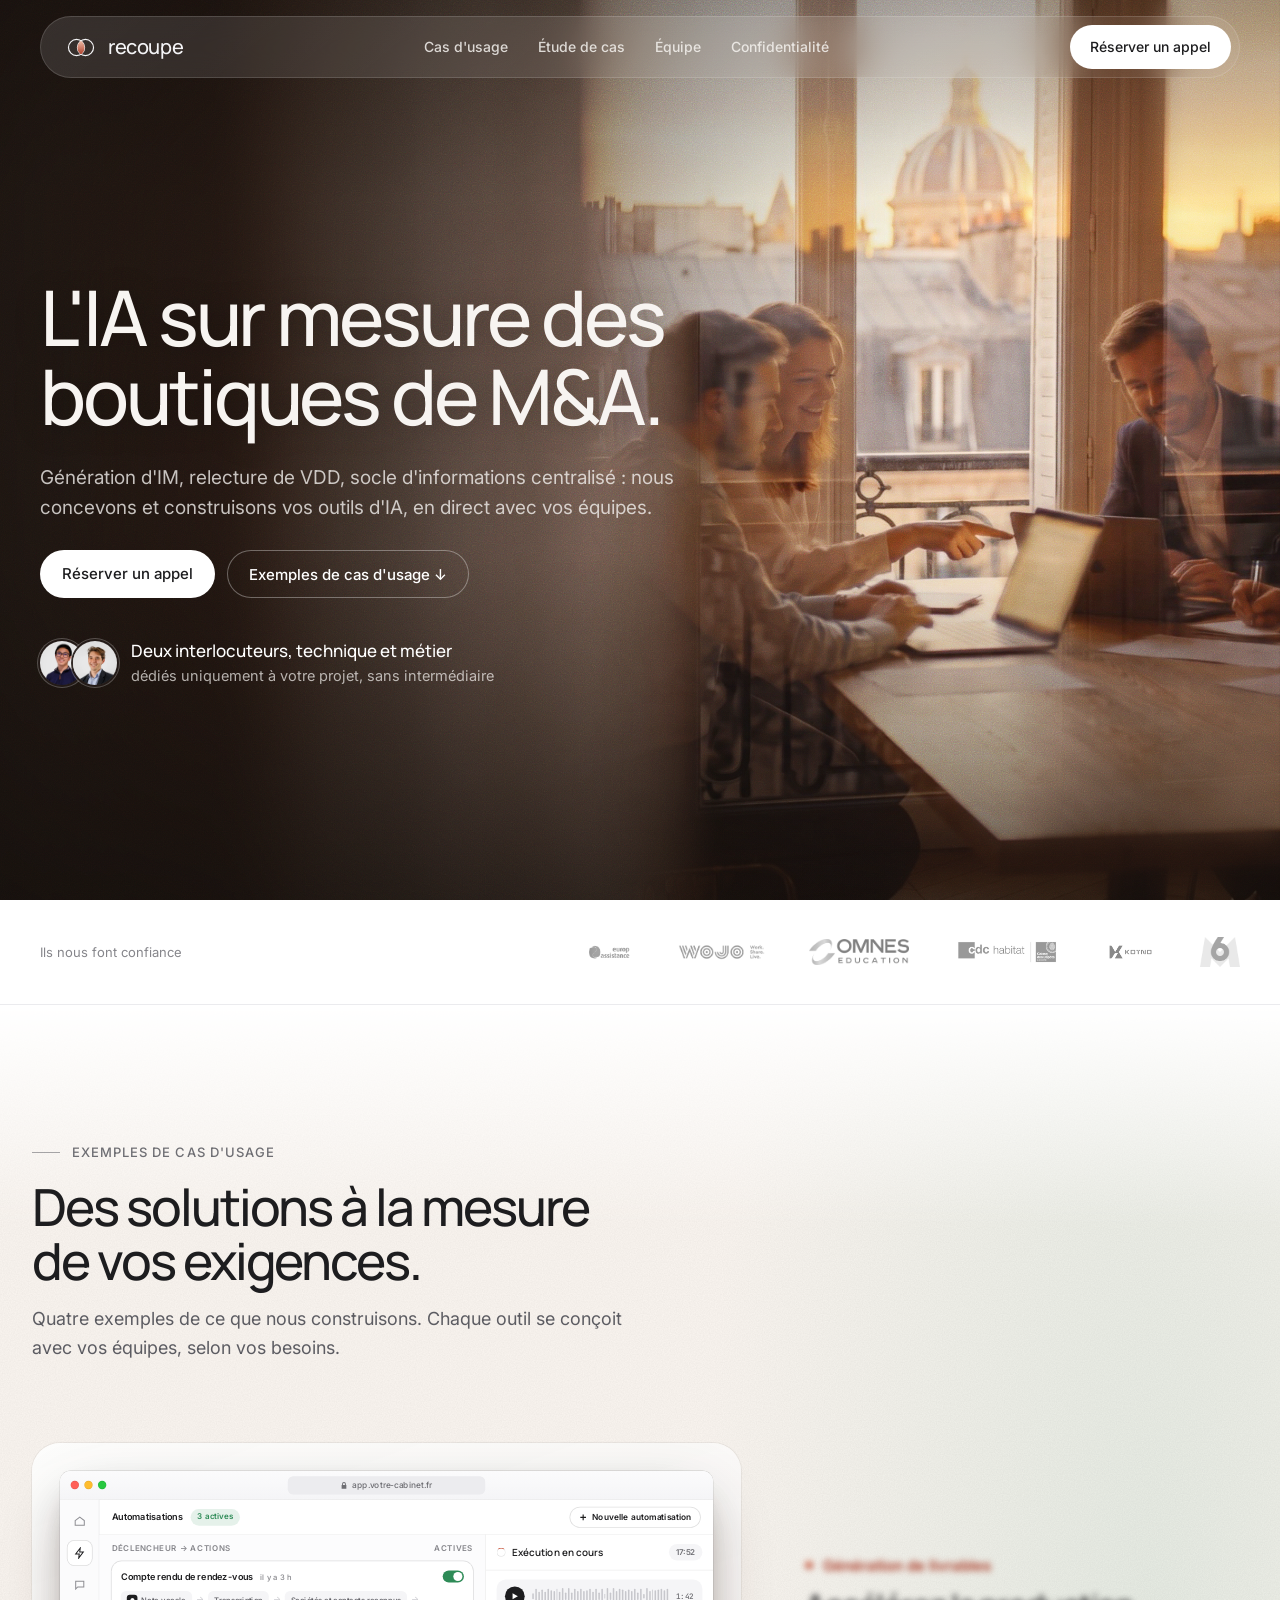
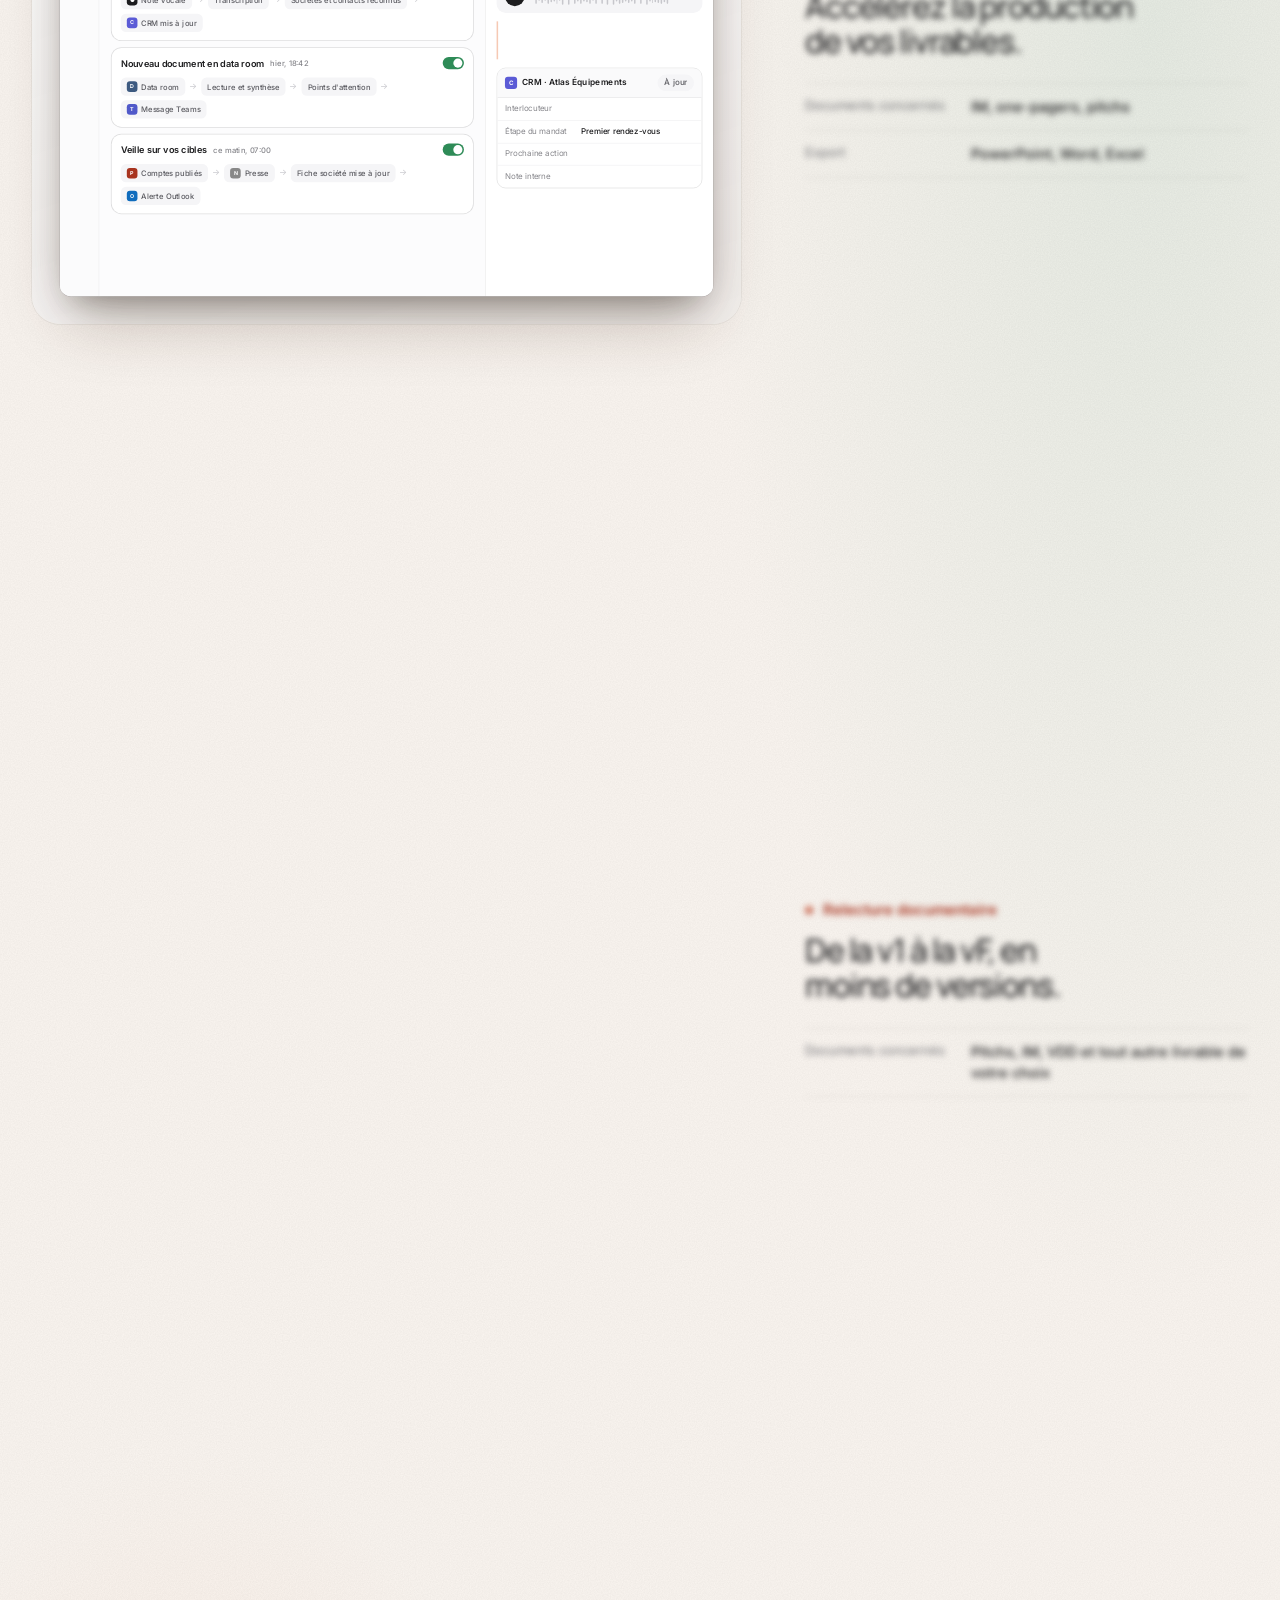
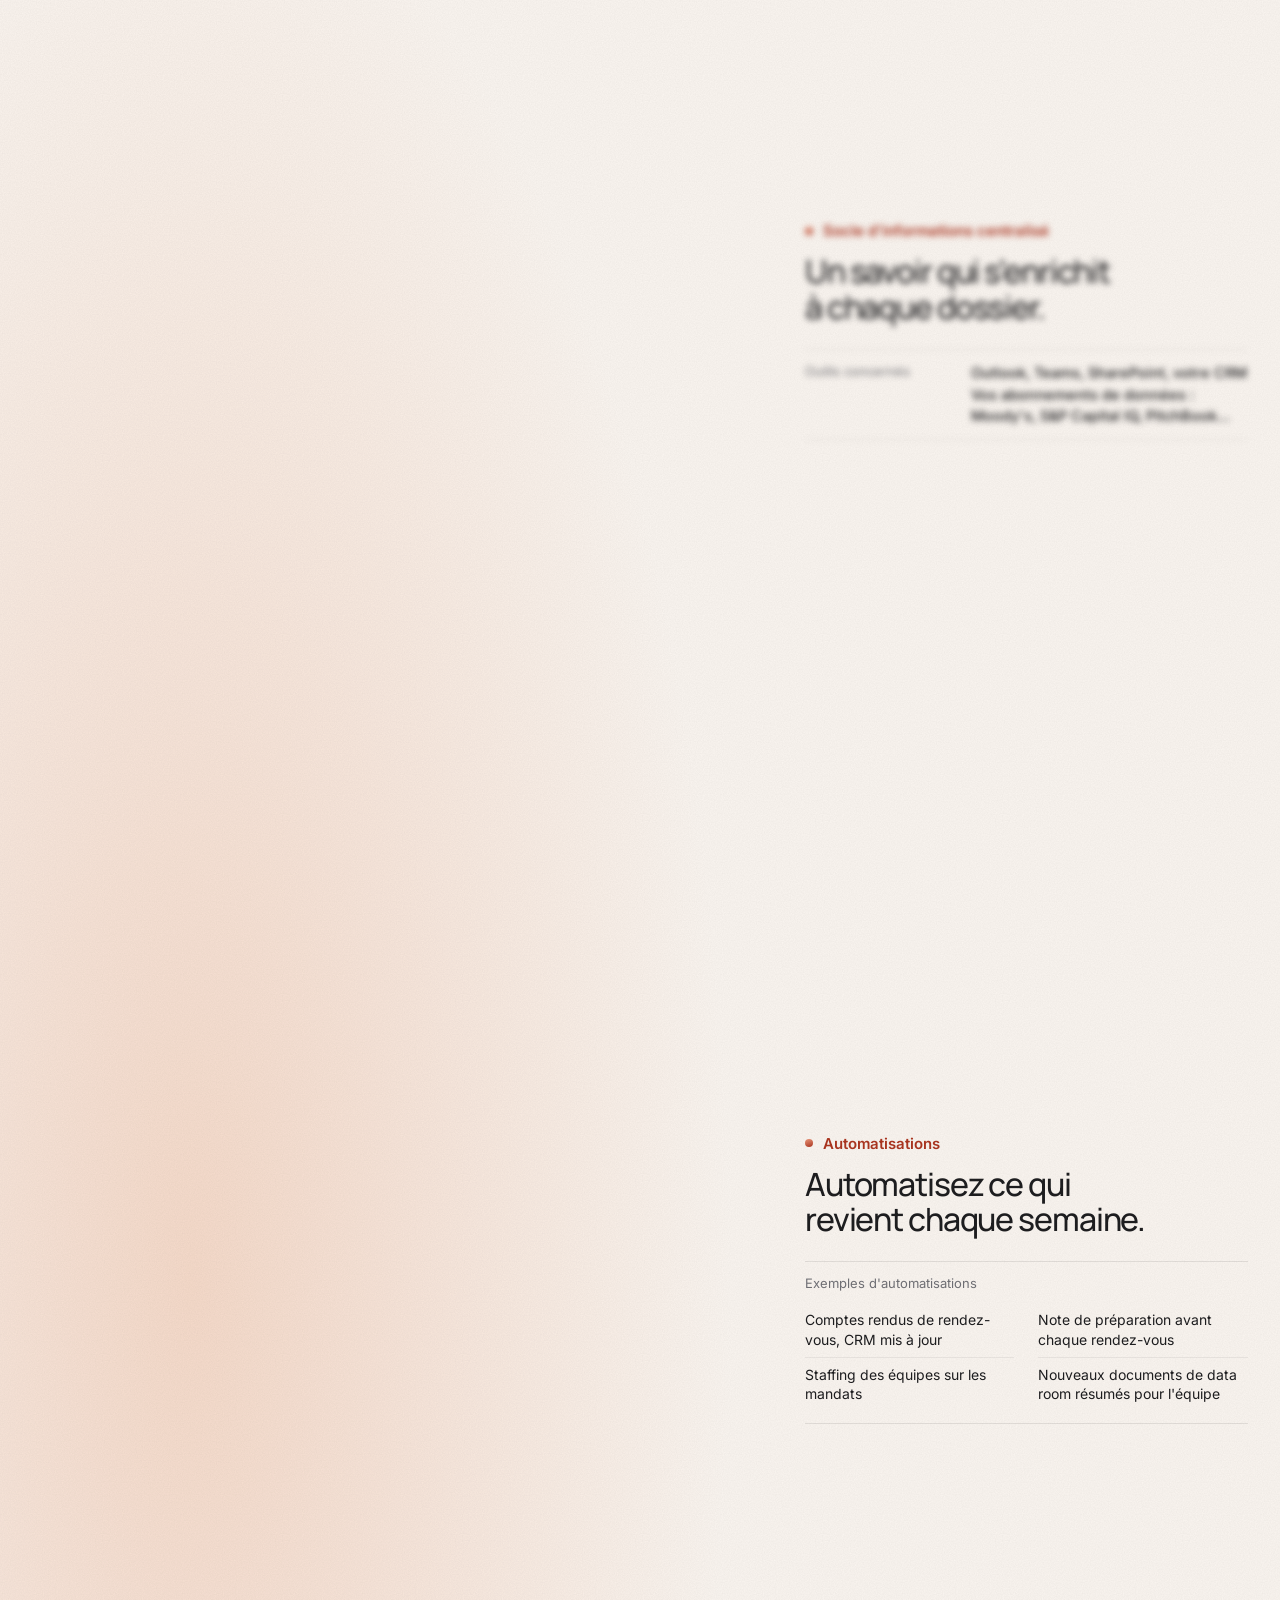
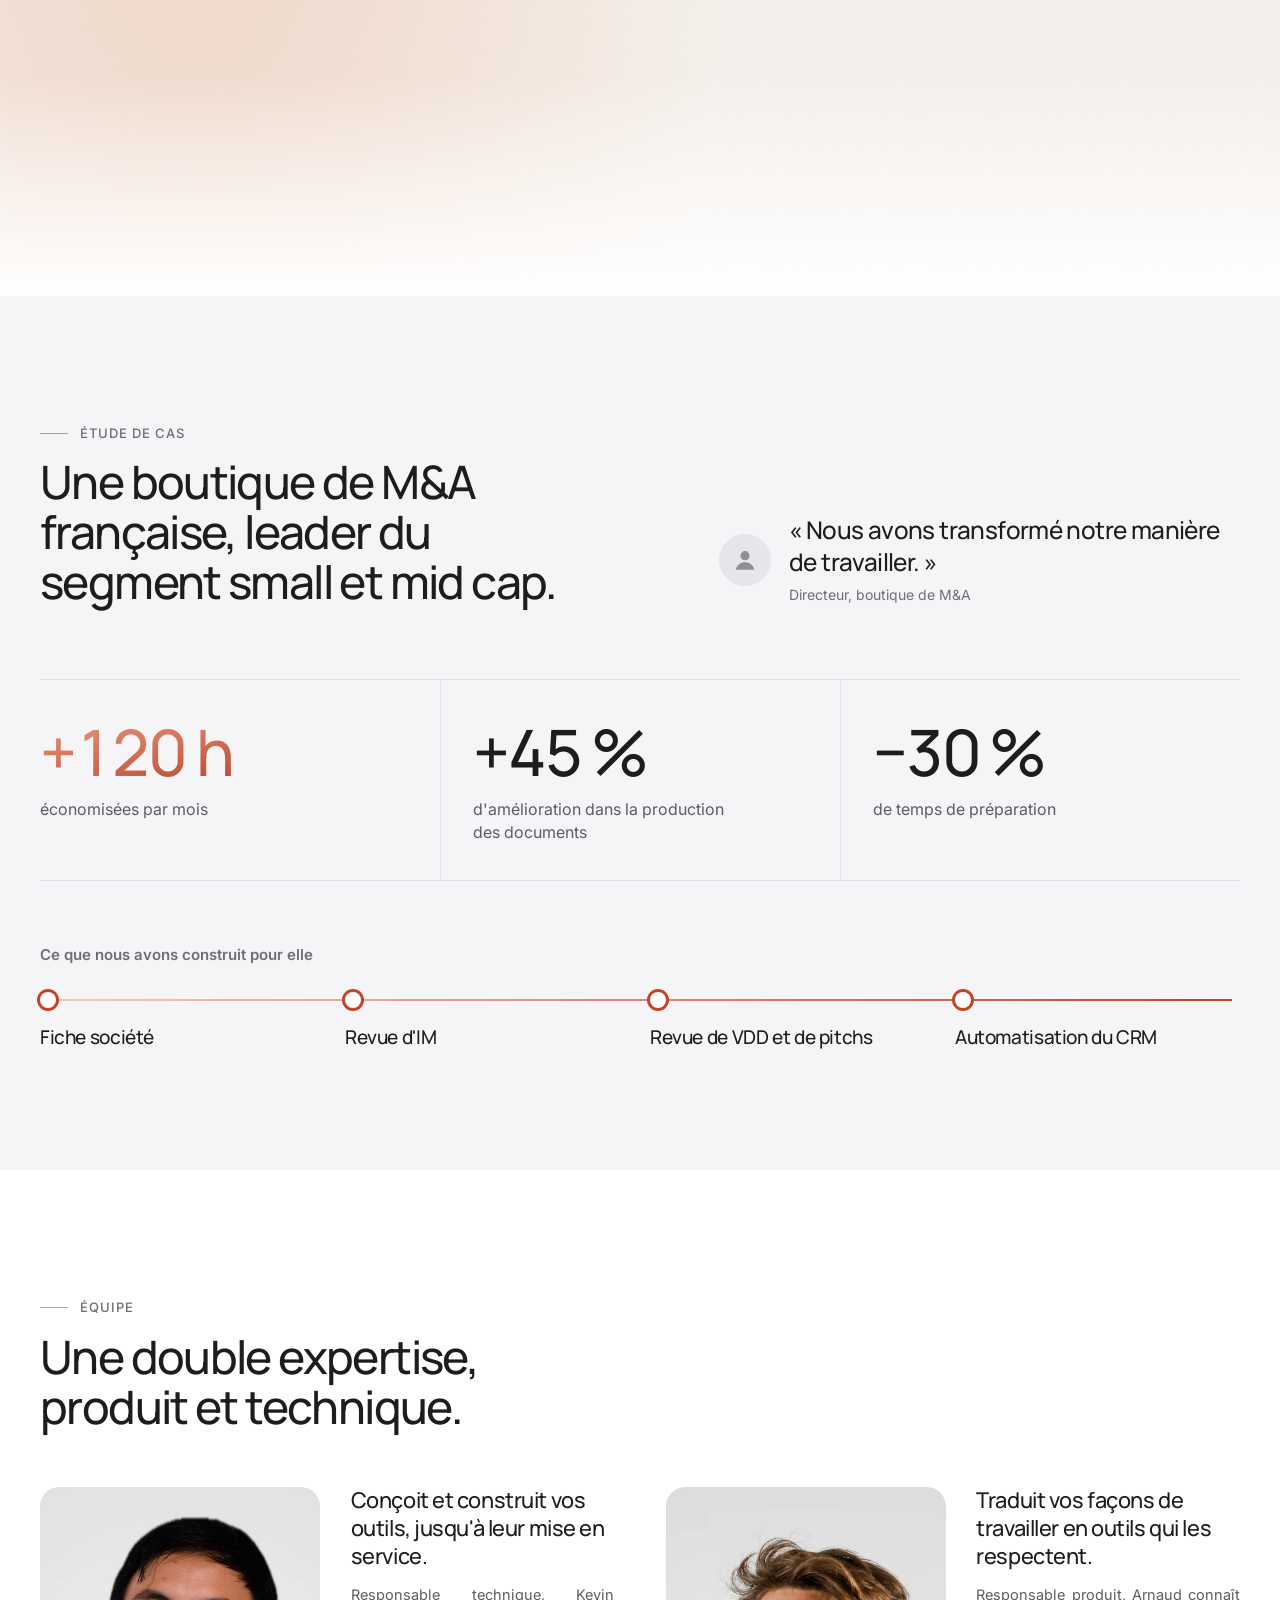
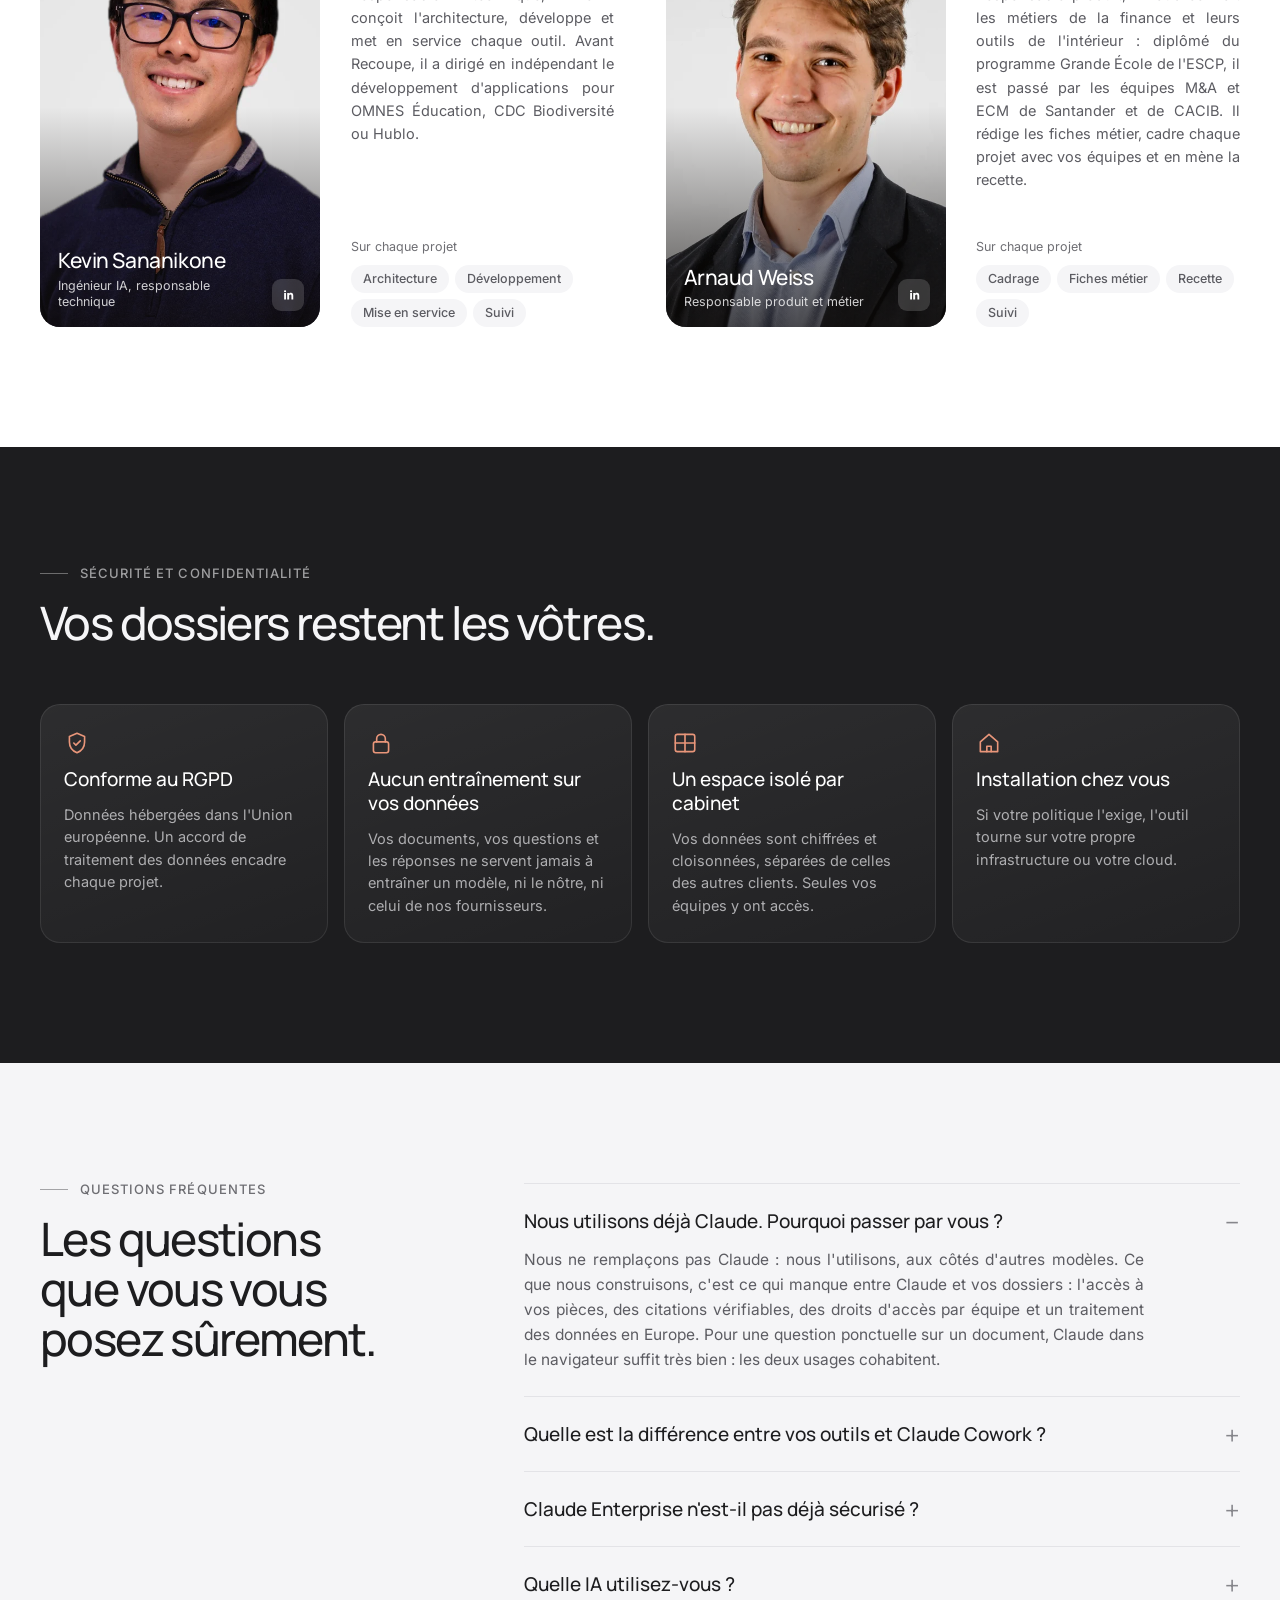
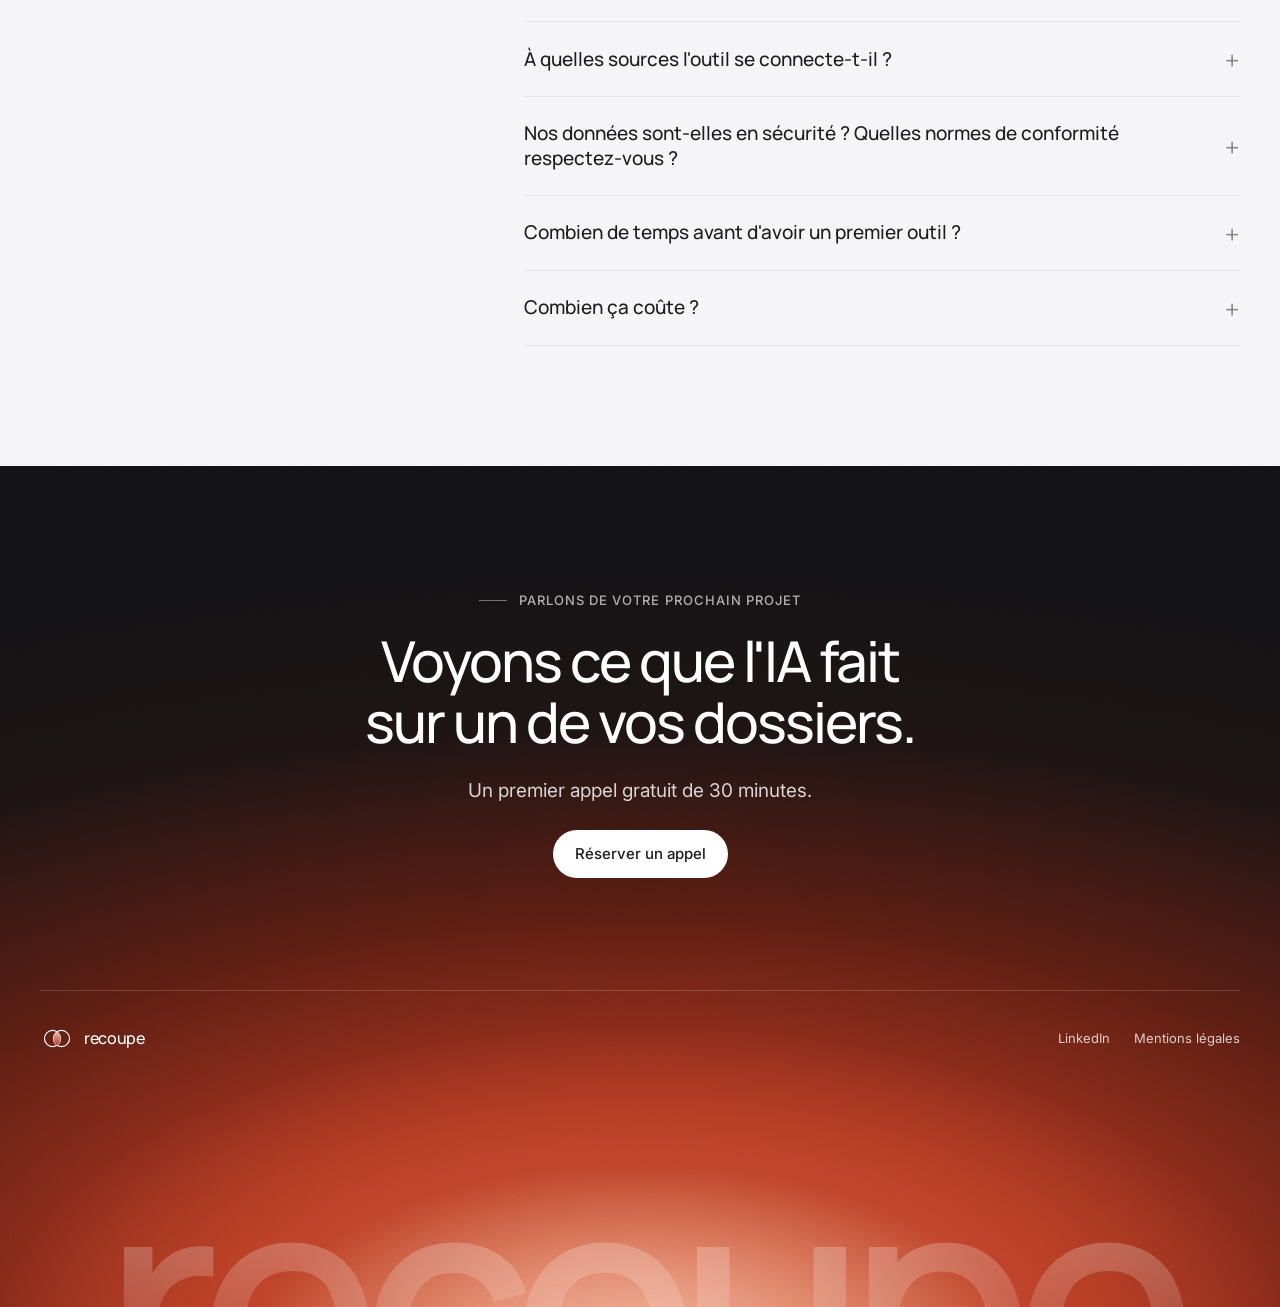
==== index.html @ 5823b6f8 "FAQ : tous modèles du marché, dont open source Co-Authored-By: Claude Opus 5.5 <noreply@anthropic.co" ====
<!doctype html>
<html lang="fr">
<head>
  <meta charset="utf-8">
  <meta name="viewport" content="width=device-width, initial-scale=1">
  <title>Recoupe · L'IA sur mesure des boutiques de M&amp;A</title>
  <meta name="description" content="Nous concevons et construisons, avec vos équipes, les outils d'IA des boutiques de M&amp;A et des cabinets de transaction services.">
  <link rel="preconnect" href="https://fonts.googleapis.com">
  <link rel="preconnect" href="https://fonts.gstatic.com" crossorigin>
  <link href="https://fonts.googleapis.com/css2?family=Manrope:wght@400;500;600&family=Inter:wght@400;500;600;700&family=JetBrains+Mono:wght@400;500&display=swap" rel="stylesheet">
  <link rel="stylesheet" href="styles.css?v=20">
  <link rel="stylesheet" href="ab.css?v=1">
  <link rel="stylesheet" href="cas.css?v=29">
</head>
<body>

<!-- ============ MENU : raccourcis vers les sections de la page, un seul bouton ============ -->
<header class="nav">
  <div class="nav-in wrap">
    <a class="brand" href="#haut" aria-label="Recoupe, haut de page">
      <svg width="34" height="27" viewBox="0 0 76 60" aria-hidden="true">
        <defs>
          <clipPath id="mk-c"><circle cx="28" cy="30" r="18"/></clipPath>
          <linearGradient id="mk-g" x1="0" y1="12" x2="0" y2="48" gradientUnits="userSpaceOnUse"><stop offset="0" stop-color="#F6C9B4"/><stop offset="1" stop-color="#A8341F"/></linearGradient>
        </defs>
        <circle class="ring" cx="28" cy="30" r="18" fill="none" stroke-width="2.6"/>
        <circle class="ring" cx="48" cy="30" r="18" fill="none" stroke-width="2.6"/>
        <circle cx="48" cy="30" r="18" fill="url(#mk-g)" clip-path="url(#mk-c)"/>
      </svg>
      recoupe
    </a>
    <nav class="nav-links" aria-label="Sections de la page">
      <a href="#cas">Cas d'usage</a>
      <a href="#etude">Étude de cas</a>
      <a href="#equipe">Équipe</a>
      <a href="#securite">Confidentialité</a>
    </nav>
    <a class="btn btn-sm" href="https://calendly.com/sananikone-kevin/30min" target="_blank" rel="noopener">Réserver un appel</a>
  </div>
</header>

<main>

<!-- ============ HAUT DE PAGE : illustration du couloir ============ -->
<section class="hero" id="haut" data-fond="reunion" data-photos="actuel">
  <div class="hero-par"><img class="hero-bg" src="assets/reunion.webp" alt="" fetchpriority="high"></div>
  <canvas class="ab-rideau" aria-hidden="true"></canvas>
  <div class="ab-veil" aria-hidden="true"></div>
  <div class="ab-sun" aria-hidden="true" style="left:52%;top:30%;width:640px;height:460px"></div>
  <div class="hero-edge" aria-hidden="true"></div>
  <div class="hero-scrim"></div>
  <div class="hero-grain"></div>
  <div class="hero-in wrap">
    <div class="ab-grid">
      <div class="hero-copy">
        <h1 class="h1">L'IA sur mesure des boutiques de M&amp;A.</h1>
        <p class="lead">Génération d'IM, relecture de VDD, socle d'informations centralisé&nbsp;: nous concevons et construisons vos outils d'IA, en direct avec vos équipes.</p>
        <div class="ctas">
          <a class="btn btn-white" href="https://calendly.com/sananikone-kevin/30min" target="_blank" rel="noopener">Réserver un appel</a>
          <a class="btn btn-ghost" href="#cas">Exemples de cas d'usage ↓</a>
        </div>
        <a class="duo" href="#equipe">
          <span class="duo-faces"><img src="assets/kevin.webp" alt="Kevin Sananikone" width="44" height="44"><img src="assets/arnaud.webp" alt="Arnaud Weiss" width="44" height="44"></span>
          <span class="duo-txt"><b>Deux interlocuteurs, technique et métier</b><span>dédiés uniquement à votre projet, sans intermédiaire</span></span>
        </a>
        <div class="ab-who"><b>Deux interlocuteurs, technique et métier</b><span>dédiés uniquement à votre projet, sans intermédiaire</span></div>
        <div class="ab-cards" data-cards></div>
      </div>
      <div class="ab-side"><div class="ab-cards" data-cards></div></div>
    </div>

  </div>
</section>

<!-- ============ LOGOS ============ -->
<div class="logos">
  <div class="wrap">
    <span class="small">Ils nous font confiance</span>
    <div class="logos-row">
      <img src="assets/logo-europ-assistance.webp" alt="Europ Assistance">
      <img src="assets/logo-wojo.webp" alt="Wojo" style="height:18px">
      <img src="assets/logo-omnes.webp" alt="OMNES Education">
      <img src="assets/logo-cdc-habitat.webp" alt="CDC Habitat" style="height:30px">
      <img src="assets/logo-koino.webp" alt="Koïno" style="height:22px">
      <img src="assets/logo-m6.webp" alt="M6" style="height:30px">
    </div>
  </div>
</div>

<!-- ============ EXEMPLES DE CAS D'USAGE : panneau fixe + textes qui défilent (cas.css, cas.js, cas-demos.html) ============ -->
<section class="cx" id="cas" data-case="0" aria-label="Exemples de cas d'usage">
  <div class="cx-bgs" aria-hidden="true"><span></span><span></span><span></span><span></span></div>
  <div class="cx-in">
    <div class="cx-head">
      <span class="kick">Exemples de cas d'usage</span>
      <h2>Des solutions à la mesure de vos exigences.</h2>
      <p>Quatre exemples de ce que nous construisons. Chaque outil se conçoit avec vos équipes, selon vos besoins.</p>
    </div>
    <div class="cx-grid">
      <div class="cx-panel">
        <cas-demos></cas-demos>
        <button type="button" class="cx-pause" aria-label="Mettre l'animation en pause" aria-pressed="false"><svg class="i-pause" viewBox="0 0 16 16" fill="currentColor"><rect x="4" y="3" width="2.6" height="10" rx="1"/><rect x="9.4" y="3" width="2.6" height="10" rx="1"/></svg><svg class="i-play" viewBox="0 0 16 16" fill="currentColor"><path d="M5 3.2v9.6a.6.6 0 0 0 .9.5l7.6-4.8a.6.6 0 0 0 0-1L5.9 2.7a.6.6 0 0 0-.9.5z"/></svg></button>
      </div>
      <div class="cx-list">
        <article class="cx-item on">
          <div class="cx-pin">
          <span class="cx-name">Génération de livrables</span>
          <h3>Accélérez la production de vos livrables.</h3>
          <dl class="cx-meta"><div><dt>Documents concernés</dt><dd>IM, one-pagers, pitchs</dd></div><div><dt>Export</dt><dd>PowerPoint, Word, Excel</dd></div></dl>
          </div>
        </article>
        <article class="cx-item">
          <div class="cx-pin">
          <span class="cx-name">Relecture documentaire</span>
          <h3>De la v1 à la vF, en moins de versions.</h3>
          <dl class="cx-meta"><div><dt>Documents concernés</dt><dd>Pitchs, IM, VDD et tout autre livrable de votre choix</dd></div></dl>
          </div>
        </article>
        <article class="cx-item">
          <div class="cx-pin">
          <span class="cx-name">Socle d'informations centralisé</span>
          <h3>Un savoir qui s'enrichit à chaque dossier.</h3>
          <dl class="cx-meta"><div><dt>Outils concernés</dt><dd>Outlook, Teams, SharePoint, votre CRM<br>Vos abonnements de données : Moody's, S&amp;P Capital IQ, PitchBook…</dd></div></dl>
          </div>
        </article>
        <article class="cx-item">
          <div class="cx-pin">
          <span class="cx-name">Automatisations</span>
          <h3>Automatisez ce qui revient chaque semaine.</h3>
          <dl class="cx-meta"><div class="col"><dt>Exemples d'automatisations</dt><dd><ul class="cx-auto"><li>Comptes rendus de rendez-vous, CRM mis à jour</li><li>Note de préparation avant chaque rendez-vous</li><li>Staffing des équipes sur les mandats</li><li>Nouveaux documents de data room résumés pour l'équipe</li></ul></dd></div></dl>
          </div>
        </article>
      </div>
    </div>
  </div>
</section>

<!-- ============ ÉTUDE DE CAS CLIENT (client anonymisé, textes en attente) ============ -->
<svg width="0" height="0" style="position:absolute" aria-hidden="true"><symbol id="person" viewBox="0 0 24 24"><circle cx="12" cy="8" r="4.2" fill="currentColor"/><path d="M3.5 21c.9-4.6 4.3-7 8.5-7s7.6 2.4 8.5 7z" fill="currentColor"/></symbol></svg>
<section class="sec sec-mist ev" id="etude">
  <div class="wrap">
    <div class="va-top">
      <div class="ev-up">
        <span class="kick">Étude de cas</span>
        <h2 class="h2 ev-title">Une boutique de M&amp;A française, leader du segment small et mid cap.</h2>
      </div>
      <figure class="ev-quote ev-up d1">
        <span class="ev-person"><svg><use href="#person"/></svg></span>
        <div><blockquote>« Nous avons transformé notre manière de travailler. »</blockquote><figcaption>Directeur, boutique de M&amp;A</figcaption></div>
      </figure>
    </div>
    <div class="va-stats">
      <div class="va-stat ev-up d1"><b data-count="120" data-pre="+" data-suf=" h">+120 h</b><span>économisées par mois</span></div>
      <div class="va-stat ev-up d2"><b data-count="45" data-pre="+" data-suf=" %">+45 %</b><span>d'amélioration dans la production des documents</span></div>
      <div class="va-stat ev-up d3"><b data-count="30" data-pre="−" data-suf=" %">−30 %</b><span>de temps de préparation</span></div>
    </div>
    <div class="va-built">
      <h3 class="ev-sub">Ce que nous avons construit pour elle</h3>
      <ol class="ev-line"><li><b>Fiche société</b></li><li><b>Revue d'IM</b></li><li><b>Revue de VDD et de pitchs</b></li><li><b>Automatisation du CRM</b></li></ol>
    </div>
  </div>
</section>

<!-- ============ ÉQUIPE ============ -->
<section class="sec" id="equipe">
  <div class="wrap">
    <div class="tm-head">
      <div>
        <span class="kick">Équipe</span>
        <h2 class="h2">Une double expertise, produit et technique.</h2>
      </div>
    </div>
    <div class="tm-grid">
      <article class="tm-card">
        <div class="tm-ph"><img src="assets/kevin.webp" alt="Kevin Sananikone" width="800" height="800" loading="lazy">
          <div class="tm-cap"><div><h3>Kevin Sananikone</h3><small>Ingénieur IA, responsable technique</small></div><a class="tm-in" href="https://www.linkedin.com/in/kevin-sananikone-8b1757154/" target="_blank" rel="noopener" aria-label="LinkedIn de Kevin Sananikone"><svg viewBox="0 0 16 16" fill="currentColor" aria-hidden="true"><path d="M3.6 5.6h2.1V13H3.6zM4.65 2.5a1.2 1.2 0 1 1 0 2.4 1.2 1.2 0 0 1 0-2.4zM7.1 5.6h2v1c.3-.6 1-1.2 2.2-1.2 2.3 0 2.7 1.5 2.7 3.5V13h-2.1V9.3c0-.9 0-2-1.2-2s-1.4.9-1.4 1.9V13H7.1z"/></svg></a></div></div>
        <div class="tx"><div><p class="lead">Conçoit et construit vos outils, jusqu'à leur mise en service.</p><p class="det">Responsable technique, Kevin conçoit l'architecture, développe et met en service chaque outil. Avant Recoupe, il a dirigé en indépendant le développement d'applications pour OMNES Éducation, CDC Biodiversité ou Hublo.</p></div>
          <div><span class="chips-h">Sur chaque projet</span><div class="chips"><span>Architecture</span><span>Développement</span><span>Mise en service</span><span>Suivi</span></div></div></div>
      </article>
      <article class="tm-card">
        <div class="tm-ph"><img src="assets/arnaud.webp" alt="Arnaud Weiss" width="800" height="800" loading="lazy">
          <div class="tm-cap"><div><h3>Arnaud Weiss</h3><small>Responsable produit et métier</small></div><a class="tm-in" href="https://www.linkedin.com/in/arnaud-weiss/" target="_blank" rel="noopener" aria-label="LinkedIn d'Arnaud Weiss"><svg viewBox="0 0 16 16" fill="currentColor" aria-hidden="true"><path d="M3.6 5.6h2.1V13H3.6zM4.65 2.5a1.2 1.2 0 1 1 0 2.4 1.2 1.2 0 0 1 0-2.4zM7.1 5.6h2v1c.3-.6 1-1.2 2.2-1.2 2.3 0 2.7 1.5 2.7 3.5V13h-2.1V9.3c0-.9 0-2-1.2-2s-1.4.9-1.4 1.9V13H7.1z"/></svg></a></div></div>
        <div class="tx"><div><p class="lead">Traduit vos façons de travailler en outils qui les respectent.</p><p class="det">Responsable produit, Arnaud connaît les métiers de la finance et leurs outils de l'intérieur : diplômé du programme Grande École de l'ESCP, il est passé par les équipes M&amp;A et ECM de Santander et de CACIB. Il rédige les fiches métier, cadre chaque projet avec vos équipes et en mène la recette.</p></div>
          <div><span class="chips-h">Sur chaque projet</span><div class="chips"><span>Cadrage</span><span>Fiches métier</span><span>Recette</span><span>Suivi</span></div></div></div>
      </article>
    </div>
  </div>
</section>

<!-- ============ SÉCURITÉ ============ -->
<section class="sec secu" id="securite">
  <div class="wrap">
    <div class="sec-head">
      <span class="kick">Sécurité et confidentialité</span>
      <h2 class="h2">Vos dossiers restent les vôtres.</h2>
    </div>
    <div class="pillars">
      <div class="pillar">
        <svg width="26" height="26" viewBox="0 0 24 24" fill="none" stroke="currentColor" stroke-width="1.5" stroke-linecap="round" stroke-linejoin="round" aria-hidden="true"><path d="M12 3l7 3v5c0 4.5-3 8.3-7 10-4-1.7-7-5.5-7-10V6z"/><path d="M9 12l2 2 4-4"/></svg>
        <b>Conforme au RGPD</b><p>Données hébergées dans l'Union européenne. Un accord de traitement des données encadre chaque projet.</p>
      </div>
      <div class="pillar">
        <svg width="26" height="26" viewBox="0 0 24 24" fill="none" stroke="currentColor" stroke-width="1.5" stroke-linecap="round" stroke-linejoin="round" aria-hidden="true"><rect x="5" y="11" width="14" height="10" rx="2"/><path d="M8 11V8a4 4 0 0 1 8 0v3"/></svg>
        <b>Aucun entraînement sur vos données</b><p>Vos documents, vos questions et les réponses ne servent jamais à entraîner un modèle, ni le nôtre, ni celui de nos fournisseurs.</p>
      </div>
      <div class="pillar">
        <svg width="26" height="26" viewBox="0 0 24 24" fill="none" stroke="currentColor" stroke-width="1.5" stroke-linecap="round" stroke-linejoin="round" aria-hidden="true"><rect x="3" y="4" width="18" height="16" rx="2"/><path d="M12 4v16M3 12h18"/></svg>
        <b>Un espace isolé par cabinet</b><p>Vos données sont chiffrées et cloisonnées, séparées de celles des autres clients. Seules vos équipes y ont accès.</p>
      </div>
      <div class="pillar">
        <svg width="26" height="26" viewBox="0 0 24 24" fill="none" stroke="currentColor" stroke-width="1.5" stroke-linecap="round" stroke-linejoin="round" aria-hidden="true"><path d="M4 11l8-7 8 7v9H4z"/><path d="M10 20v-5h4v5"/></svg>
        <b>Installation chez vous</b><p>Si votre politique l'exige, l'outil tourne sur votre propre infrastructure ou votre cloud.</p>
      </div>
    </div>
  </div>
</section>

<!-- ============ QUESTIONS FRÉQUENTES ============ -->
<section class="sec sec-mist" id="faq">
  <div class="wrap faq">
    <div class="sec-head" style="margin:0">
      <span class="kick">Questions fréquentes</span>
      <h2 class="h2">Les questions que vous vous posez sûrement.</h2>
    </div>
    <div class="qa">
      <details open><summary>Nous utilisons déjà Claude. Pourquoi passer par vous ?</summary><p>Nous ne remplaçons pas Claude : nous l'utilisons, aux côtés d'autres modèles. Ce que nous construisons, c'est ce qui manque entre Claude et vos dossiers : l'accès à vos pièces, des citations vérifiables, des droits d'accès par équipe et un traitement des données en Europe. Pour une question ponctuelle sur un document, Claude dans le navigateur suffit très bien : les deux usages cohabitent.</p></details>
      <details><summary>Quelle est la différence entre vos outils et Claude Cowork ?</summary><p>Claude Cowork est un assistant généraliste : il ne connaît ni vos modèles ni vos dossiers, et il faut lui fournir les documents à chaque fois. Nos outils sont branchés sur vos pièces, pensés pour une tâche précise de votre cabinet et partent de vos modèles Excel et PowerPoint. Ils vont chercher l'information dans le dossier au lieu de vous faire coller des documents, et chaque chiffre renvoie à la page d'où il vient : une citation introuvable dans la page citée est rejetée automatiquement. Votre équipe n'a pas de requêtes à écrire.</p></details>
      <details><summary>Claude Enterprise n'est-il pas déjà sécurisé ?</summary><p>Pour le chat, oui. Mais toutes les versions de Claude n'offrent pas les mêmes garanties : d'après la documentation d'Anthropic, le chat et Cowork ne bénéficient pas de la « zéro conservation » des données, et les données sont stockées aux États-Unis par défaut. Nos outils appellent Claude par son accès professionnel, dans une région européenne, où le stockage comme le traitement restent en Europe.</p></details>
      <details><summary>Quelle IA utilisez-vous ?</summary><p>Nos outils fonctionnent avec n'importe quel modèle du marché. Nous travaillons le plus souvent avec ceux de Claude (Anthropic), Gemini (Google) et OpenAI, et certains clients préfèrent des modèles open source. La plupart des entreprises préfèrent aujourd'hui Claude. Mais le leader de l'IA d'aujourd'hui ne sera pas forcément celui de demain : nos outils ne dépendent d'aucun fournisseur, et il suffit de changer une ligne de code pour passer d'un modèle à l'autre, sans refaire l'outil.</p></details>
      <details><summary>À quelles sources l'outil se connecte-t-il ?</summary><p>À vos outils internes et aux bases auxquelles vous êtes abonnés, par exemple Mergermarket, S&amp;P Capital IQ, PitchBook ou Pappers, sous réserve que leurs conditions générales d'utilisation l'autorisent. Nous ne contournons jamais les conditions générales des services que vous utilisez.</p></details>
      <details><summary>Nos données sont-elles en sécurité ? Quelles normes de conformité respectez-vous ?</summary><p>Vos données sont traitées dans l'Union européenne, dans le respect du RGPD, et ne servent jamais à entraîner un modèle. Chaque dossier a son propre espace, avec des droits d'accès par équipe et un journal des opérations. Si votre politique l'exige, l'outil peut être installé sur votre propre infrastructure. Nous répondons à votre questionnaire de sécurité fournisseur.</p></details>
      <details><summary>Combien de temps avant d'avoir un premier outil ?</summary><p>Nous partons d'un de vos dossiers. Un premier prototype est testé par votre équipe sur un cas réel avant tout déploiement. Le délai est fixé dès le premier échange, selon l'outil et les sources à connecter.</p></details>
      <details><summary>Combien ça coûte ?</summary><p>Le prix dépend de l'outil, des sources à connecter et du nombre d'utilisateurs. Il est fixé après le premier échange, une fois le besoin compris : vous connaissez le montant avant de commencer.</p></details>
    </div>
  </div>
</section>

<!-- ============ BLOC FINAL ============ -->
</main>

<!-- ============ FIN DE PAGE : appel à l'action et pied de page sur un même fond dégradé ============ -->
<div class="outro">
  <section class="final" id="rdv">
    <div class="wrap">
      <span class="kick">Parlons de votre prochain projet</span>
      <h2 class="h2">Voyons ce que l'IA fait sur un de vos dossiers.</h2>
      <p class="lead">Un premier appel gratuit de 30 minutes.</p>
      <div class="ctas"><a class="btn btn-white" href="https://calendly.com/sananikone-kevin/30min" target="_blank" rel="noopener">Réserver un appel</a></div>
    </div>
  </section>

  <footer class="footer">
    <div class="wrap">
      <a class="brand" href="#haut" aria-label="Recoupe, haut de page">
        <svg width="34" height="27" viewBox="0 0 76 60" aria-hidden="true">
          <circle class="ring" cx="28" cy="30" r="18" fill="none" stroke-width="2.6"/>
          <circle class="ring" cx="48" cy="30" r="18" fill="none" stroke-width="2.6"/>
          <circle cx="48" cy="30" r="18" fill="url(#mk-g)" clip-path="url(#mk-c)"/>
        </svg>
        recoupe
      </a>
      <nav aria-label="Liens légaux"><a href="#">LinkedIn</a><a href="mentions-legales.html">Mentions légales</a></nav>
    </div>
  </footer>

  <div class="outro-word" aria-hidden="true">recoupe</div>
</div>

<script src="ab.js?v=1"></script>
<script src="script.js?v=17"></script>
<script src="cas.js?v=20"></script>
</body>
</html>
---- styles.css ----
/* Recoupe — recoupe.fr/finance
   Charte : encre #1D1D1F, gris #6E6E73, brume #F5F5F7, dégradé soleil #F6C9B4 → #A8341F (seul accent).
   Titres Manrope 500, texte Inter. */

:root {
  --ink: #1D1D1F;
  --grey: #6E6E73;
  --grey-2: #86868B;
  --text: #5C5C62;
  --line: #E3E3E7;
  --mist: #F5F5F7;
  --sun-1: #F6C9B4;
  --sun-2: #E9967A;
  --sun-3: #C2452A;
  --sun-4: #A8341F;
  --night: #17120F;
  --wrap: 1200px;
  --pad: 24px;
  --nav-h: 62px;
}

*, *::before, *::after { box-sizing: border-box; }
html { scroll-behavior: smooth; -webkit-text-size-adjust: 100%; }
@media (prefers-reduced-motion: reduce) { html { scroll-behavior: auto; } }
body { margin: 0; background: #fff; color: var(--ink); font: 400 16px/1.6 Inter, system-ui, sans-serif; -webkit-font-smoothing: antialiased; }
img { display: block; max-width: 100%; }
a { color: inherit; text-decoration: none; }
section[id] { scroll-margin-top: 96px; }

.wrap { width: min(var(--wrap), 100% - 2 * var(--pad)); margin-inline: auto; }

/* ---------- typographie ---------- */
.h1 { margin: 0; font: 500 clamp(40px, 5vw, 66px)/1.04 Manrope, sans-serif; letter-spacing: -.04em; text-wrap: balance; }
.h2 { margin: 0; font: 500 clamp(32px, 3.6vw, 48px)/1.08 Manrope, sans-serif; letter-spacing: -.035em; text-wrap: balance; }
.h3 { margin: 0; font: 500 24px/1.18 Manrope, sans-serif; letter-spacing: -.025em; text-wrap: balance; }
.lead { margin: 0; font-size: 19px; line-height: 1.55; color: var(--text); max-width: 54ch; }
.p { margin: 0; font-size: 16px; line-height: 1.65; color: var(--text); }
.small { font-size: 13px; line-height: 1.4; color: var(--grey-2); }
.kick { display: inline-flex; align-items: center; gap: 12px; font: 500 13px/1 Inter, sans-serif; letter-spacing: .08em; text-transform: uppercase; color: var(--grey); }
.kick::before { content: ""; width: 28px; height: 1px; background: currentColor; opacity: .6; }
.kick.dot::before { width: 6px; height: 6px; border-radius: 50%; background: linear-gradient(180deg, var(--sun-1), var(--sun-3)); opacity: 1; }

/* ---------- boutons ---------- */
.btn { display: inline-flex; align-items: center; justify-content: center; gap: 8px; height: 48px; padding: 0 22px; border-radius: 999px; font: 500 15px/1 Inter, sans-serif; white-space: nowrap; transition: transform .2s, background .2s, box-shadow .2s; }
.btn:hover { transform: translateY(-1px); }
.btn:focus-visible, a:focus-visible, summary:focus-visible { outline: 2px solid var(--sun-3); outline-offset: 3px; }
.btn-ink { background: var(--ink); color: #fff; }
.btn-white { background: #fff; color: var(--ink); }
.btn-ghost { box-shadow: inset 0 0 0 1px rgba(255,255,255,.34); color: #fff; }
.btn-ghost:hover { background: rgba(255,255,255,.08); }
.btn-line { box-shadow: inset 0 0 0 1px #C7C7CC; color: var(--ink); }
.btn-sm { height: 44px; font-size: 14px; padding: 0 20px; }

/* ---------- menu (fixe en haut, transparent sur l'image puis blanc) ---------- */
.nav { position: fixed; inset: 16px 0 auto; z-index: 50; pointer-events: none; }
.nav-in { pointer-events: auto; height: var(--nav-h); border-radius: 999px; padding: 0 9px 0 24px; display: flex; align-items: center; justify-content: space-between; gap: 24px;
  background: linear-gradient(140deg, rgba(255,255,255,.12), rgba(255,255,255,.05)); -webkit-backdrop-filter: blur(20px); backdrop-filter: blur(20px);
  box-shadow: inset 0 0 0 1px rgba(255,255,255,.14); transition: background .3s, box-shadow .3s; }
.brand { display: inline-flex; align-items: center; gap: 10px; font: 500 20px/1 Manrope, sans-serif; letter-spacing: -.02em; color: #F5F5F7; }
.brand .ring { stroke: currentColor; }
.nav-links { display: flex; gap: 30px; font: 500 14px/1 Inter, sans-serif; color: rgba(245,242,239,.85); }
.nav-links a { position: relative; display: inline-flex; align-items: center; gap: 6px; padding: 22px 0; }
.nav-links a svg { opacity: .55; }
.nav-links a.is-active { color: #fff; }
.nav-links a.is-active::after { content: ""; position: absolute; left: 0; right: 0; bottom: 12px; height: 2px; border-radius: 2px; background: linear-gradient(90deg, var(--sun-2), var(--sun-3)); }
.nav .btn { background: #fff; color: var(--ink); }
.nav.is-solid .nav-in { background: rgba(255,255,255,.88); box-shadow: 0 0 0 1px rgba(0,0,0,.06), 0 12px 30px -18px rgba(0,0,0,.3); }
.nav.is-solid .brand { color: var(--ink); }
.nav.is-solid .nav-links { color: #3C3C43; }
.nav.is-solid .nav-links a.is-active { color: var(--ink); }
.nav.is-solid .btn { background: var(--ink); color: #fff; }

/* ---------- haut de page : illustration du couloir ---------- */
.hero { position: relative; min-height: max(760px, 100svh); display: flex; flex-direction: column; color: #F5F2EF; background: var(--night); overflow: hidden; isolation: isolate; }
.hero-bg { position: absolute; inset: 0; width: 100%; height: 100%; object-fit: cover; object-position: 0% 50%; transform-origin: 60% 55%; animation: kenburns 70s ease-in-out infinite alternate, hero-in-img 2.2s cubic-bezier(.2,.7,.2,1) both; }
@keyframes kenburns { from { transform: scale(1.03); } to { transform: scale(1.09) translate(-.6%, -.3%); } }
@media (prefers-reduced-motion: reduce) { .hero-bg { animation: none; transform: scale(1.03); } }
.hero-scrim { position: absolute; inset: 0; z-index: -1;
  background:
    linear-gradient(90deg, rgba(20,15,12,.88) 0%, rgba(20,15,12,.64) 32%, rgba(20,15,12,.14) 60%, rgba(20,15,12,0) 74%),
    linear-gradient(180deg, rgba(20,15,12,.4) 0%, rgba(20,15,12,0) 22%, rgba(20,15,12,0) 62%, rgba(20,15,12,.72) 100%); }
.hero-grain { position: absolute; inset: -60px; z-index: -1; opacity: .42; mix-blend-mode: overlay; pointer-events: none; animation: grain 1s steps(6) infinite;
  background-image: url("data:image/svg+xml;utf8,<svg xmlns='http://www.w3.org/2000/svg' width='180' height='180'><filter id='n'><feTurbulence type='fractalNoise' baseFrequency='.9' numOctaves='2' stitchTiles='stitch'/></filter><rect width='100%' height='100%' filter='url(%23n)'/></svg>"); }
.hero-in { flex: 1; display: flex; align-items: center; padding: 128px 0 64px; }
.hero-copy { display: flex; flex-direction: column; gap: 28px; max-width: 720px; }
.hero .h1 { font-size: clamp(48px, 6vw, 88px); line-height: 1.02; }
.hero .kick { color: rgba(245,242,239,.72); }
.hero .h1 { color: #F7F4F1; text-shadow: 0 2px 30px rgba(0,0,0,.25); }
.hero .lead { color: rgba(245,242,239,.78); }
.ctas { display: flex; flex-wrap: wrap; gap: 12px; }
.proof { display: flex; flex-wrap: wrap; gap: 8px 28px; font-size: 14px; color: rgba(245,242,239,.7); }
.proof span { display: inline-flex; align-items: center; gap: 8px; }
.proof span::before { content: ""; width: 6px; height: 6px; border-radius: 50%; background: var(--sun-2); }

/* les deux fondateurs : sous les boutons, l'un sous l'autre, en pilules (même arrondi que le menu et les boutons) ; clic = section Équipe */
.founders { display: flex; flex-direction: column; align-items: flex-start; gap: 12px; margin-top: 18px; }
.founder { display: inline-flex; align-items: center; gap: 16px; padding: 7px 26px 7px 7px; border-radius: 999px;
  background: linear-gradient(140deg, rgba(255,255,255,.13), rgba(255,255,255,.04)); -webkit-backdrop-filter: blur(18px) saturate(140%); backdrop-filter: blur(18px) saturate(140%);
  box-shadow: inset 0 0 0 1px rgba(255,255,255,.14); transition: background .25s, transform .25s cubic-bezier(.2,.8,.2,1); }
.founder:hover { background: linear-gradient(140deg, rgba(255,255,255,.2), rgba(255,255,255,.07)); transform: translateX(3px); }
.founder img { width: 64px; height: 64px; border-radius: 50%; object-fit: cover; object-position: 50% 22%; box-shadow: 0 0 0 2px rgba(255,255,255,.22); }
.founder b { display: block; font: 500 18px/1.2 Manrope, sans-serif; letter-spacing: -.01em; color: #fff; }
.founder > span > span { display: block; margin-top: 3px; font-size: 14px; line-height: 1.3; color: rgba(245,242,239,.74); }

@keyframes grain { 0%{transform:translate(0,0)} 20%{transform:translate(-22px,14px)} 40%{transform:translate(18px,-26px)} 60%{transform:translate(-12px,-8px)} 80%{transform:translate(26px,20px)} 100%{transform:translate(0,0)} }
@media (prefers-reduced-motion: reduce) { .hero-grain { animation: none; } }
/* profondeur de l'illustration : bords flous et grain */
.hero-edge { position: absolute; inset: 0; z-index: -1; pointer-events: none;
  -webkit-backdrop-filter: blur(12px); backdrop-filter: blur(12px);
  -webkit-mask-image: radial-gradient(ellipse 62% 70% at 62% 52%, transparent 55%, #000 100%); mask-image: radial-gradient(ellipse 62% 70% at 62% 52%, transparent 55%, #000 100%); }

/* ---------- bandeau logos ---------- */
.logos { border-bottom: 1px solid #EBEBEE; }
.logos .wrap { display: flex; align-items: center; justify-content: space-between; gap: 32px; min-height: 104px; flex-wrap: wrap; padding-block: 20px; }
.logos-row { display: flex; align-items: center; gap: 44px; flex-wrap: wrap; }
.logos-row img { height: 26px; width: auto; filter: grayscale(1); opacity: .5; mix-blend-mode: multiply; }

/* ---------- sections ---------- */
.sec { padding: 120px 0; }
.sec-mist { background: var(--mist); }
.sec-head { display: flex; flex-direction: column; gap: 18px; max-width: 760px; margin-bottom: 56px; }

/* pour qui */
.jobs { display: grid; grid-template-columns: repeat(2, 1fr); gap: 20px; }
.job { background: var(--mist); border-radius: 24px; padding: 32px 30px 30px; display: flex; flex-direction: column; gap: 18px; }
.job .num { font: 500 13px/1 Inter, sans-serif; color: var(--sun-3); letter-spacing: .06em; }
.job ul { margin: 0; padding: 0; list-style: none; }
.job li { display: flex; gap: 12px; padding: 13px 0; border-top: 1px solid var(--line); font-size: 15px; line-height: 1.45; color: #3C3C43; }
.job li::before { content: ""; flex: 0 0 6px; height: 6px; margin-top: 8px; border-radius: 50%; background: var(--ink); opacity: .35; }
.job .more { margin-top: auto; font: 500 14px/1 Inter, sans-serif; }

/* cas d'usage */
.case { display: grid; grid-template-columns: 440px 1fr; gap: 64px; align-items: center; padding: 56px 0; border-top: 1px solid var(--line); }
.case-rev { grid-template-columns: 1fr 440px; }
.case-rev .case-copy { order: 2; }
.case-copy { display: flex; flex-direction: column; gap: 20px; }
.case-copy .h3 { font-size: 32px; }
.tag { align-self: flex-start; font: 500 12px/1 Inter, sans-serif; letter-spacing: .06em; text-transform: uppercase; padding: 8px 11px; border-radius: 999px; background: #fff; box-shadow: 0 0 0 1px var(--line); color: #3C3C43; }
.ba { display: grid; grid-template-columns: 1fr 1fr; gap: 12px; }
.ba > div { border-radius: 16px; padding: 16px 18px; font-size: 14.5px; line-height: 1.5; }
.ba b { display: block; font: 600 12px/1 Inter, sans-serif; letter-spacing: .06em; text-transform: uppercase; margin-bottom: 8px; }
.ba .before { background: #fff; color: var(--text); box-shadow: 0 0 0 1px var(--line); }
.ba .before b { color: var(--grey-2); }
.ba .after { background: var(--ink); color: #E5E5EA; }
.ba .after b { color: var(--sun-2); }
.case-shot { min-width: 0; overflow-x: auto; }

/* sécurité */
.secu { background: var(--ink); color: #F5F5F7; }
.secu .kick { color: rgba(245,245,247,.6); }
.secu .lead { color: rgba(245,245,247,.7); }
.pillars { display: grid; grid-template-columns: repeat(4, 1fr); gap: 16px; }
.pillar { border-radius: 20px; padding: 26px 24px; background: linear-gradient(160deg, rgba(255,255,255,.07), rgba(255,255,255,.02)); box-shadow: inset 0 0 0 1px rgba(255,255,255,.09); display: flex; flex-direction: column; gap: 12px; }
.pillar svg { color: var(--sun-2); }
.pillar b { font: 500 19px/1.25 Manrope, sans-serif; color: #fff; }
.pillar p { margin: 0; font-size: 14.5px; line-height: 1.55; color: rgba(245,245,247,.66); }
.secu .more { display: inline-block; margin-top: 40px; font: 500 15px/1 Inter, sans-serif; color: var(--sun-2); }

/* méthode */
.steps { display: grid; grid-template-columns: repeat(3, 1fr); gap: 20px; }
.step { border-radius: 22px; padding: 30px; background: #fff; box-shadow: 0 0 0 1px var(--line); display: flex; flex-direction: column; gap: 14px; }
.step .n { width: 38px; height: 38px; border-radius: 50%; display: grid; place-items: center; font: 500 15px/1 Manrope, sans-serif; background: var(--ink); color: #fff; }
.step:last-child .n { background: linear-gradient(160deg, var(--sun-2), var(--sun-4)); }

/* équipe */
.team { display: grid; grid-template-columns: 1fr 1fr; gap: 20px; }
.member { display: grid; grid-template-columns: 200px 1fr; gap: 28px; align-items: center; border-radius: 24px; padding: 22px; background: var(--mist); }
.member img { width: 200px; height: 240px; border-radius: 18px; object-fit: cover; object-position: 50% 22%; }
.member .role { font: 600 12.5px/1 Inter, sans-serif; color: var(--sun-3); letter-spacing: .06em; text-transform: uppercase; }
.member .h3 { margin: 10px 0 12px; }

/* FAQ */
.faq { display: grid; grid-template-columns: 420px 1fr; gap: 64px; }
.qa { border-top: 1px solid var(--line); }
.qa details { border-bottom: 1px solid var(--line); padding: 24px 0; }
.qa summary { list-style: none; display: flex; justify-content: space-between; align-items: center; gap: 24px; font: 500 19px/1.3 Manrope, sans-serif; cursor: pointer; }
.qa summary::-webkit-details-marker { display: none; }
.qa summary::after { content: "+"; font: 300 26px/1 Inter, sans-serif; color: var(--grey-2); }
.qa details[open] summary::after { content: "−"; }
.qa details p { margin: 14px 0 0; font-size: 15.5px; line-height: 1.6; color: var(--text); max-width: 62ch; text-align: justify; hyphens: auto; }

/* bloc final */
.final { position: relative; padding: 120px 0 110px; text-align: center; color: #fff; isolation: isolate; overflow: hidden;
  background: radial-gradient(150% 85% at 50% 100%, #F6C9B4 0%, #EDA488 12%, #D2644A 26%, #A8341F 40%, #5A1D12 58%, #1E1414 78%, #121214 100%); }
.final::after { content: ""; position: absolute; inset: 0; z-index: -1; opacity: .14; mix-blend-mode: overlay; background-image: inherit; }
.final .wrap { display: flex; flex-direction: column; align-items: center; gap: 24px; }
.final .h2 { color: #fff; font-size: clamp(36px, 4.4vw, 58px); max-width: 16ch; }
.final .lead { color: rgba(255,255,255,.82); text-align: center; }
.footer { background: #121214; color: rgba(255,255,255,.62); font-size: 13px; }
.footer .wrap { display: flex; justify-content: space-between; align-items: center; gap: 24px; flex-wrap: wrap; padding-block: 34px 38px; }
.footer .brand { font-size: 16px; }
.footer .x { color: var(--sun-2); font-weight: 500; }
.footer nav { display: flex; gap: 24px; }

/* ---------- maquettes d'outils (données fictives) ---------- */
.win { background: #fff; border-radius: 14px; box-shadow: 0 1px 0 rgba(0,0,0,.04), 0 30px 60px -20px rgba(20,20,30,.28), 0 0 0 1px rgba(0,0,0,.06); overflow: hidden; color: var(--ink); min-width: 620px; }
.wbar { height: 38px; display: flex; align-items: center; gap: 7px; padding: 0 14px; border-bottom: 1px solid #EEEEF1; background: #FAFAFB; }
.wd { width: 9px; height: 9px; border-radius: 50%; background: #D9D9DE; }
.wt { margin-left: 10px; font: 500 12px/1 Inter, sans-serif; color: var(--grey); }
.wbody { font-size: 12px; }
.lab { font: 500 11px/1.2 Inter, sans-serif; color: var(--grey-2); letter-spacing: .02em; }
.dd { display: grid; grid-template-columns: 150px 1fr 196px; height: 420px; }
.dd-l { border-right: 1px solid #EEEEF1; padding: 16px 10px; }
.dd-l .lab { padding: 0 8px 10px; }
.dd-l ul { list-style: none; margin: 0; padding: 0; display: flex; flex-direction: column; gap: 2px; }
.dd-l li { display: grid; grid-template-columns: 18px 1fr 8px; gap: 8px; align-items: center; padding: 8px; border-radius: 8px; color: #3C3C43; font-size: 12px; }
.dd-l li.on { background: #F4EDEA; color: var(--ink); font-weight: 500; }
.dn { white-space: nowrap; overflow: hidden; text-overflow: ellipsis; }
.di { color: #8E8E93; display: flex; }
.st { width: 7px; height: 7px; border-radius: 50%; }
.st.ok { background: #C7C7CC; } .st.risk { background: var(--sun-3); } .st.run { background: #E8C9BC; }
.dd-c { background: var(--mist); padding: 18px; overflow: hidden; }
.pg { background: #fff; border-radius: 6px; padding: 18px; box-shadow: 0 1px 3px rgba(0,0,0,.06); display: flex; flex-direction: column; gap: 8px; height: 100%; }
.pgt { font: 600 13px/1.3 Inter, sans-serif; } .pgs { font-size: 10.5px; color: #8E8E93; margin-bottom: 6px; }
.ln { display: block; height: 6px; border-radius: 3px; background: #EBEBEE; }
.hl { margin: 6px 0; padding: 10px 12px; border-radius: 6px; background: linear-gradient(90deg, rgba(242,165,132,.28), rgba(242,165,132,.12)); box-shadow: inset 3px 0 0 var(--sun-3); font-size: 11.5px; line-height: 1.55; }
.dd-r { border-left: 1px solid #EEEEF1; padding: 16px 14px; display: flex; flex-direction: column; gap: 10px; }
.rk { border: 1px solid #EEEEF1; border-radius: 12px; padding: 14px; display: flex; flex-direction: column; gap: 9px; }
.sev { align-self: flex-start; font: 600 10.5px/1 Inter, sans-serif; color: var(--sun-4); background: #F7E5DE; border-radius: 6px; padding: 5px 7px; }
.rkt { font: 600 13.5px/1.3 Inter, sans-serif; } .rkp { margin: 0; font-size: 11.5px; line-height: 1.5; color: var(--text); }
.cit { display: flex; flex-direction: column; gap: 2px; background: var(--mist); border-radius: 8px; padding: 9px 10px; font-size: 11px; }
.cit span { color: #8E8E93; font-size: 10px; } .cit em { font-style: normal; color: var(--grey); }
.chk { display: flex; align-items: center; gap: 6px; font: 500 11px/1 Inter, sans-serif; color: #2E7A50; }
.cp, .lt { padding: 18px 20px 20px; }
.cp .top, .lt .top { display: flex; justify-content: space-between; align-items: flex-end; gap: 16px; margin-bottom: 14px; }
.cp .tt, .lt .tt { font: 500 15px/1.2 Manrope, sans-serif; }
.chips { display: flex; gap: 6px; } .chips span { font: 500 11px/1 Inter, sans-serif; padding: 6px 9px; border-radius: 999px; background: #F2F2F4; color: #3C3C43; }
.chips .ok { background: #E6F4EA; color: #1E7A3C; } .chips .wa { background: #FBEFEA; color: var(--sun-4); }
.cp table { width: 100%; border-collapse: collapse; font-size: 12px; line-height: 1.3; }
.cp th { text-align: left; font-weight: 500; color: var(--grey-2); font-size: 11px; padding: 8px; border-bottom: 1px solid #EEEEF1; }
.cp td { padding: 10px 8px; border-bottom: 1px solid #F4F4F6; white-space: nowrap; }
.cp .n { text-align: right; font-variant-numeric: tabular-nums; }
.cp .src { display: inline-block; width: 16px; height: 16px; border-radius: 5px; background: #F2F2F4; color: var(--grey); font: 600 9px/16px Inter, sans-serif; text-align: center; }
.cp tr.sel td { background: #FBEFEA; }
.cp .foot { display: flex; justify-content: space-between; align-items: center; margin-top: 14px; }
.cp .med { color: var(--grey); } .cp .med b { color: var(--ink); font-weight: 600; }
.cp .exp { display: flex; gap: 8px; } .cp .exp span { font: 500 11.5px/1 Inter, sans-serif; padding: 8px 11px; border-radius: 9px; background: var(--ink); color: #fff; }
.cp .exp span + span { background: #fff; color: var(--ink); box-shadow: 0 0 0 1px var(--line); }
.pair { display: grid; grid-template-columns: 1fr 34px 1fr 92px; align-items: center; gap: 10px; padding: 10px 0; border-bottom: 1px solid #F4F4F6; font-size: 12px; line-height: 1.35; }
.pair.head { font-size: 11px; color: var(--grey-2); border: 0; padding: 0 0 6px; }
.pair .c { background: #FAFAFB; border-radius: 9px; padding: 8px 10px; box-shadow: 0 0 0 1px #EEEEF1; }
.pair .c b { display: block; font-weight: 500; } .pair .c span { color: var(--grey-2); font-size: 11px; }
.pair .lk { height: 2px; background: #D2D2D7; position: relative; }
.pair .lk::after { content: ""; position: absolute; left: 50%; top: -4px; width: 10px; height: 10px; margin-left: -5px; border-radius: 50%; background: #fff; box-shadow: 0 0 0 2px var(--ink); }
.pair.q .lk { background: repeating-linear-gradient(90deg, var(--sun-2) 0 4px, transparent 4px 7px); }
.pair.q .lk::after { box-shadow: 0 0 0 2px var(--sun-3); }
.pair .state { justify-self: end; font: 500 11px/1 Inter, sans-serif; padding: 6px 8px; border-radius: 999px; }
.state.ok { background: #E6F4EA; color: #1E7A3C; } .state.wa { background: #FBEFEA; color: var(--sun-4); }
.lt .note { margin: 12px 0 0; font-size: 11.5px; line-height: 1.45; color: var(--grey-2); }

/* ---------- largeurs réduites ---------- */
@media (max-width: 1100px) {
  .case, .case-rev { grid-template-columns: 1fr; gap: 32px; }
  .case-rev .case-copy { order: 0; }
  .pillars { grid-template-columns: repeat(2, 1fr); }
  .faq { grid-template-columns: 1fr; gap: 32px; }
}
@media (max-width: 860px) {
  .nav-links { display: none; }
  .jobs, .steps, .team { grid-template-columns: 1fr; }
  .hero-in { padding-top: 140px; }
  .member { grid-template-columns: 120px 1fr; }
  .member img { width: 120px; height: 150px; }
  .sec { padding: 80px 0; }
}
@media (max-width: 560px) {
  .pillars, .ba { grid-template-columns: 1fr; }
  .hero-in { padding-top: 132px; }
  .nav-in { padding-left: 16px; }
}

/* Emplacement de texte en attente de validation (à retirer quand les textes arrivent) */
.tbd { color: var(--grey-2) !important; font-style: italic; }


/* ===== Haut de page vivant : profondeur au défilement, apparition, poussières ===== */
.hero-par { position: absolute; inset: 0; z-index: -2; }
@keyframes hero-in-img { from { filter: blur(14px) brightness(.45); } to { filter: blur(0) brightness(1); } }
.hero-copy > * { animation: rise 1.1s cubic-bezier(.2,.7,.2,1) both; }
.hero-copy > :nth-child(1) { animation-delay: .35s; }
.hero-copy > :nth-child(2) { animation-delay: .55s; }
.hero-copy > :nth-child(3) { animation-delay: .7s; }
.hero-copy > :nth-child(4) { animation-delay: .85s; }
@keyframes rise { from { opacity: 0; transform: translateY(22px); filter: blur(6px); } to { opacity: 1; transform: none; filter: blur(0); } }
@media (prefers-reduced-motion: reduce) {
  .hero-copy > *, .hero-bg { animation: none; }
}

/* ===== Kevin + Arnaud : photos croisées et texte, sans cadre ===== */
.duo { align-self: flex-start; display: inline-flex; align-items: center; gap: 14px; margin-top: 14px; color: #fff; }
.duo-faces { display: flex; flex: none; transition: transform .25s cubic-bezier(.2,.8,.2,1); }
.duo:hover .duo-faces { transform: translateX(-2px); }
.duo-faces img { width: 44px; height: 44px; border-radius: 50%; object-fit: cover; object-position: 50% 22%; box-shadow: 0 0 0 2px rgba(30,22,18,.9), 0 0 0 3px rgba(255,255,255,.25); }
.duo-faces img + img { margin-left: -11px; }
.duo-txt { max-width: none; }
.duo-txt b { display: block; font: 500 17px/1.35 Manrope, sans-serif; }
.duo-txt span { display: block; margin-top: 3px; font-size: 14.5px; line-height: 1.35; color: rgba(245,242,239,.7); }

/* ===== Étude de cas (variante A, 15/11) ===== */
/* ---------- éléments communs ---------- */
.ev-title { margin-top: 16px; max-width: 22ch; }
.ev-sub { margin: 0; font: 600 15px/1.3 Inter, sans-serif; color: var(--grey); }
.ev-person { flex: none; width: 52px; height: 52px; border-radius: 50%; display: grid; place-items: center; background: #E6E6EA; color: #8E8E93; }
.ev-person svg { width: 26px; height: 26px; }
.ev-quote { margin: 0; display: flex; align-items: center; gap: 18px; }
.ev-quote blockquote { margin: 0; font: 500 clamp(21px, 1.9vw, 26px)/1.32 Manrope, sans-serif; letter-spacing: -.025em; color: var(--ink); }
.ev-quote figcaption { margin-top: 6px; font-size: 14px; color: var(--grey); }

/* frise : 4 outils, la ligne se dessine à l'arrivée */
.ev-line { list-style: none; margin: 28px 0 0; padding: 0; position: relative; display: grid; grid-template-columns: repeat(4, 1fr); gap: 20px; }
.ev-line::before { content: ""; position: absolute; left: 8px; right: 8px; top: 7px; height: 2px; background: linear-gradient(90deg, var(--sun-1), var(--sun-3)); transform-origin: left; transform: scaleX(0); transition: transform 1.4s cubic-bezier(.2,.7,.2,1) .15s; }
.ev-line li { position: relative; padding-top: 34px; opacity: 0; transform: translateY(10px); transition: opacity .6s, transform .6s cubic-bezier(.2,.7,.2,1); }
.ev-line li::before { content: ""; position: absolute; left: 0; top: 0; width: 16px; height: 16px; border-radius: 50%; background: #fff; box-shadow: 0 0 0 3px var(--sun-3); }
.ev-line b { display: block; font: 500 19px/1.25 Manrope, sans-serif; letter-spacing: -.02em; color: var(--ink); }
.ev-line li:nth-child(1) { transition-delay: .3s; } .ev-line li:nth-child(2) { transition-delay: .55s; }
.ev-line li:nth-child(3) { transition-delay: .8s; } .ev-line li:nth-child(4) { transition-delay: 1.05s; }
.is-in .ev-line::before { transform: scaleX(1); }
.is-in .ev-line li { opacity: 1; transform: none; }

/* apparition douce */
.ev-up { opacity: 0; transform: translateY(18px); transition: opacity .8s, transform .8s cubic-bezier(.2,.7,.2,1); }
.is-in .ev-up { opacity: 1; transform: none; }
.is-in .ev-up.d1 { transition-delay: .15s; } .is-in .ev-up.d2 { transition-delay: .3s; } .is-in .ev-up.d3 { transition-delay: .45s; }

/* ================= A · bandeau de chiffres ================= */
.va-top { display: grid; grid-template-columns: 1.15fr 1fr; gap: 80px; align-items: end; }
.va-stats { margin-top: 72px; display: grid; grid-template-columns: repeat(3, 1fr); border-top: 1px solid var(--line); border-bottom: 1px solid var(--line); }
.va-stat { padding: 40px 32px 36px; }
.va-stat + .va-stat { border-left: 1px solid var(--line); }
.va-stat:first-child { padding-left: 0; }
.va-stat b { display: block; font: 500 clamp(52px, 5vw, 72px)/1 Manrope, sans-serif; letter-spacing: -.045em; color: var(--ink); font-variant-numeric: tabular-nums; }
.va-stat:first-child b { background: linear-gradient(170deg, var(--sun-2), var(--sun-4)); -webkit-background-clip: text; background-clip: text; color: transparent; }
.va-stat span { display: block; margin-top: 14px; font-size: 16px; line-height: 1.45; color: var(--text); max-width: 26ch; }
.va-built { margin-top: 64px; }

@media (max-width: 1100px) { .va-top { grid-template-columns: 1fr; gap: 40px; } }
@media (max-width: 860px) { .va-stats { grid-template-columns: 1fr; } .va-stat { padding-left: 0; } .va-stat + .va-stat { border-left: 0; border-top: 1px solid var(--line); } .ev-line { grid-template-columns: 1fr 1fr; row-gap: 28px; } .ev-line::before { display: none; } }
@media (prefers-reduced-motion: reduce) {
  .ev-up, .ev-line li { opacity: 1; transform: none; transition: none; }
  .ev-line::before { transform: none; transition: none; }
}

/* ===== Fin de page : appel à l'action + pied de page sur un même dégradé de la charte ===== */
.outro { position: relative; isolation: isolate; overflow: hidden; color: #fff;
  background:
    radial-gradient(70% 55% at 50% 108%, rgba(246,201,180,.95) 0%, rgba(233,150,122,.85) 22%, rgba(194,69,42,.75) 45%, rgba(168,52,31,0) 75%),
    radial-gradient(130% 90% at 50% 100%, #D2644A 0%, #A8341F 26%, #5A1D12 52%, #1E1414 76%, #121214 100%); }
.outro::after { content: ""; position: absolute; inset: 0; z-index: -1; opacity: .16; mix-blend-mode: overlay; pointer-events: none;
  background-image: url("data:image/svg+xml;utf8,<svg xmlns='http://www.w3.org/2000/svg' width='180' height='180'><filter id='n'><feTurbulence type='fractalNoise' baseFrequency='.9' numOctaves='2' stitchTiles='stitch'/></filter><rect width='100%' height='100%' filter='url(%23n)'/></svg>"); }
.outro .final { background: none; padding: 128px 0 112px; overflow: visible; }
.outro .final::after { display: none; }
.outro .final .kick { color: rgba(245,242,239,.7); }
.outro .footer { position: relative; z-index: 1; background: none; color: rgba(255,255,255,.78); }
.outro .footer .wrap { border-top: 1px solid rgba(255,255,255,.16); }
.outro .footer .brand { color: #fff; }
.outro .footer .x { color: #fff; }
.outro .footer nav a:hover, .outro .footer .x:hover { opacity: .8; }
/* « recoupe » géant en fond, coupé par le bas de la page */
.outro-word { font: 600 clamp(140px, 24vw, 380px)/.78 Manrope, sans-serif; letter-spacing: -.065em; text-align: center; white-space: nowrap;
  margin: 8px 0 -0.16em; padding-top: .06em; pointer-events: none; user-select: none;
  background: linear-gradient(180deg, rgba(255,255,255,.34) 0%, rgba(255,255,255,.06) 85%); -webkit-background-clip: text; background-clip: text; color: transparent; }
@media (max-width: 860px) { .outro .final { padding: 104px 0 88px; } .outro .footer .wrap { justify-content: center; text-align: center; } }

/* ===== Apparition au défilement : Confidentialité, FAQ, fin de page (16/11) =====
   Le script ajoute .rv aux éléments, puis .rv-in quand ils entrent à l'écran.
   Sans script ou avec « moins d'animations », tout reste simplement visible. */
.rv { opacity: 0; transform: translateY(22px); filter: blur(6px);
  transition: opacity .9s cubic-bezier(.2,.7,.2,1), transform .9s cubic-bezier(.2,.7,.2,1), filter .9s cubic-bezier(.2,.7,.2,1);
  transition-delay: calc(var(--i, 0) * 90ms); }
.rv.rv-in { opacity: 1; transform: none; filter: none; }
/* piliers de confidentialité : léger soulèvement et icône qui s'éclaire au survol */
.pillar { transition: background .35s, box-shadow .35s, transform .35s cubic-bezier(.2,.7,.2,1); }
.pillar svg { transition: transform .35s cubic-bezier(.2,.7,.2,1), filter .35s; }
.pillar:hover { transform: translateY(-3px); background: linear-gradient(160deg, rgba(255,255,255,.1), rgba(255,255,255,.03)); box-shadow: inset 0 0 0 1px rgba(233,150,122,.28); }
.pillar:hover svg { transform: scale(1.08); filter: drop-shadow(0 0 10px rgba(233,150,122,.5)); }
/* les piliers gardent l'apparition ET l'effet de survol */
.pillar.rv { transition: opacity .9s cubic-bezier(.2,.7,.2,1), transform .9s cubic-bezier(.2,.7,.2,1), filter .9s cubic-bezier(.2,.7,.2,1), background .35s, box-shadow .35s; transition-delay: calc(var(--i, 0) * 90ms), calc(var(--i, 0) * 90ms), calc(var(--i, 0) * 90ms), 0s, 0s; }
.pillar.rv.rv-in:hover { transition-delay: 0s; transition-duration: .35s; }
/* le grand « recoupe » de la fin de page monte doucement */
.outro-word.rv { transform: translateY(60px); transition-duration: 1.6s; }
@media (prefers-reduced-motion: reduce) {
  .rv { opacity: 1; transform: none; filter: none; transition: none; }
  .pillar, .pillar svg { transition: none; }
}
---- ab.css ----
/* Recoupe — tests A/B du haut de page. Actif seulement avec ?ab dans l'adresse ; sans ça, la page reste la version actuelle. */

/* ================= sélecteur de maquettes (outil de test, pas sur le site) ================= */
.ab-panel { position: fixed; right: 16px; bottom: 16px; z-index: 100; width: 300px; padding: 16px; border-radius: 20px; background: rgba(20,20,22,.92); color: #fff;
  -webkit-backdrop-filter: blur(16px); backdrop-filter: blur(16px); box-shadow: 0 20px 50px -20px rgba(0,0,0,.6), inset 0 0 0 1px rgba(255,255,255,.1); font: 500 13px/1.3 Inter, sans-serif; }
.ab-panel h4 { margin: 0 0 4px; font: 600 11px/1 Inter, sans-serif; letter-spacing: .08em; text-transform: uppercase; color: rgba(255,255,255,.5); }
.ab-panel .grp { display: flex; flex-wrap: wrap; gap: 6px; margin: 8px 0 14px; }
.ab-panel .grp:last-of-type { margin-bottom: 8px; }
.ab-panel button { font: 500 12.5px/1 Inter, sans-serif; color: #fff; background: rgba(255,255,255,.08); border: 0; border-radius: 999px; padding: 8px 11px; cursor: pointer; }
.ab-panel button[aria-pressed="true"] { background: #fff; color: #1D1D1F; }
.ab-panel .code { color: rgba(255,255,255,.55); font-size: 12px; }
.ab-panel .code b { color: #E9967A; }
.ab-panel .hide { position: absolute; top: 10px; right: 10px; padding: 6px 9px; }
.ab-panel.min { width: auto; padding: 0; background: none; box-shadow: none; }
.ab-panel.min > *:not(.hide) { display: none; }
.ab-panel.min .hide { position: static; background: rgba(20,20,22,.92); }

/* ================= fonds ================= */
.ab-rideau { position: absolute; inset: 0; z-index: -2; width: 100%; height: 100%; display: none; }
.ab-veil { position: absolute; inset: 0; z-index: -1; display: none; pointer-events: none; }
.hero[data-fond="anthracite-fonce"] .ab-rideau, .hero[data-fond="anthracite-clair"] .ab-rideau,
.hero[data-fond="anthracite-fonce"] .ab-veil, .hero[data-fond="anthracite-clair"] .ab-veil { display: block; }
.hero[data-fond^="anthracite"] .hero-par, .hero[data-fond^="anthracite"] .hero-scrim, .hero[data-fond^="anthracite"] .hero-edge { display: none; }
.hero[data-fond^="anthracite"] { background: #1D1D1F; }
.hero[data-fond^="anthracite"] .hero-grain { opacity: .12; }
/* voile sombre derrière le texte, à gauche ou au centre selon la disposition */
.hero[data-fond^="anthracite"] .ab-veil { background: radial-gradient(60% 60% at 26% 50%, rgba(29,29,31,.6), rgba(29,29,31,0) 100%); }
.hero[data-fond^="anthracite"][data-photos="centre"] .ab-veil { background: radial-gradient(55% 45% at 50% 38%, rgba(29,29,31,.6), rgba(29,29,31,0) 100%); }
/* un soleil discret, seul accent de couleur sur l'anthracite (comme G1) */
.ab-sun { position: absolute; z-index: -1; pointer-events: none; display: none; border-radius: 50%; filter: blur(10px);
  background: radial-gradient(closest-side, rgba(233,150,122,.18), rgba(194,69,42,.06) 55%, rgba(194,69,42,0)); }
.hero[data-fond^="anthracite"] .ab-sun { display: block; }

/* cadrage de chaque photo */
.hero[data-fond="reunion"] .hero-bg { object-position: 0% 50%; }
.hero[data-fond="contrejour"] .hero-bg { object-position: 72% 50%; transform-origin: 70% 50%; }
.hero[data-fond="couloir"] .hero-bg { object-position: 60% 50%; transform-origin: 30% 52%; animation-name: kenburns-couloir; }
@keyframes kenburns-couloir { from { transform: scale(1.18); } to { transform: scale(1.24) translate(-.6%, -.3%); } }
/* disposition centrée : le voile des photos devient central */
.hero[data-photos="centre"]:not([data-fond^="anthracite"]) .hero-scrim {
  background: radial-gradient(70% 70% at 50% 45%, rgba(20,15,12,.82) 0%, rgba(20,15,12,.55) 55%, rgba(20,15,12,.25) 100%); }

/* ================= dispositions des photos ================= */
.ab-cards { display: none; gap: 18px; }
.ab-card { position: relative; margin: 0; width: 210px; height: 262px; border-radius: 22px; overflow: hidden; flex: none;
  box-shadow: 0 30px 60px -30px rgba(0,0,0,.6), inset 0 0 0 1px rgba(255,255,255,.08); background: #E9E9EC; }
.ab-card img { display: block; width: 100%; height: 100%; object-fit: cover; object-position: 50% 22%; }
.ab-card figcaption { position: absolute; left: 8px; right: 8px; bottom: 8px; padding: 9px 11px; border-radius: 12px; text-align: left;
  background: linear-gradient(140deg, rgba(255,255,255,.86), rgba(255,255,255,.7)); -webkit-backdrop-filter: blur(12px); backdrop-filter: blur(12px);
  box-shadow: inset 0 0 0 1px rgba(255,255,255,.6); color: #1D1D1F; }
.ab-card figcaption b { display: block; font: 500 14px/1.25 Manrope, sans-serif; }
.ab-card figcaption span { display: block; margin-top: 2px; font-size: 12px; line-height: 1.3; color: #6E6E73; }
.ab-who { display: none; color: #fff; }
.ab-who b { display: block; font: 500 17px/1.35 Manrope, sans-serif; }
.ab-who span { display: block; margin-top: 3px; font-size: 14.5px; color: rgba(245,242,239,.7); }
.ab-grid { display: block; }
.ab-side { display: none; position: relative; }

/* A · actuel : photos rondes croisées + texte (rien à changer) */

/* B · cadres sous les boutons, alignés à gauche */
.hero[data-photos="dessous"] .duo { display: none; }
.hero[data-photos="dessous"] .ab-who { display: block; margin-top: 10px; }
.hero[data-photos="dessous"] .hero-copy .ab-cards { display: flex; margin-top: 2px; }
.hero[data-photos="dessous"] .hero-in { padding-bottom: 72px; }

/* C · texte à gauche, cadres décalés à droite */
.hero[data-photos="droite"] .ab-grid { display: grid; grid-template-columns: minmax(0, 1fr) 480px; gap: 48px; align-items: center; width: 100%; }
.hero[data-photos="droite"] .ab-side { display: block; height: 470px; }
.hero[data-photos="droite"] .ab-side .ab-cards { display: block; }
.hero[data-photos="droite"] .ab-side .ab-card { position: absolute; width: 230px; height: 290px; }
.hero[data-photos="droite"] .ab-side .ab-card:nth-child(1) { left: 0; top: 0; }
.hero[data-photos="droite"] .ab-side .ab-card:nth-child(2) { right: 0; top: 150px; }
.hero[data-photos="droite"] .duo { display: none; }
.hero[data-photos="droite"] .ab-who { display: block; }
.hero[data-photos="droite"] .h1 { font-size: clamp(44px, 4.8vw, 72px); }

/* D · tout centré, cadres sous le texte */
.hero[data-photos="centre"] .hero-in { justify-content: center; padding-bottom: 72px; }
.hero[data-photos="centre"] .hero-copy { align-items: center; text-align: center; margin: 0 auto; max-width: 860px; }
.hero[data-photos="centre"] .lead { max-width: 640px; }
.hero[data-photos="centre"] .ctas { justify-content: center; }
.hero[data-photos="centre"] .duo { display: none; }
.hero[data-photos="centre"] .ab-who { display: block; margin-top: 10px; }
.hero[data-photos="centre"] .hero-copy .ab-cards { display: flex; justify-content: center; }
.hero[data-photos="centre"] .ab-card figcaption { text-align: center; }

@media (max-width: 1100px) {
  .hero[data-photos="droite"] .ab-grid { grid-template-columns: 1fr; }
  .hero[data-photos="droite"] .ab-side { height: auto; }
  .hero[data-photos="droite"] .ab-side .ab-cards { display: flex; }
  .hero[data-photos="droite"] .ab-side .ab-card { position: relative; left: auto; right: auto; top: auto; width: 190px; height: 240px; }
}
@media (max-width: 560px) {
  .ab-card { width: 150px; height: 190px; }
  .ab-panel { width: auto; left: 16px; }
}
---- cas.css ----
/* Recoupe — section « Exemples de cas d'usage »
   Sur le modèle de Rogo : panneau d'illustration fixe à gauche, textes qui défilent normalement à droite.
   Le panneau garde le même fond ; c'est le fond de la section qui change de teinte, en fondu, d'un cas à l'autre. */

#cas.cx { position: relative; isolation: isolate; padding: 130px 0 150px; background: #fff; overflow: clip; }

/* fonds de section : une teinte par cas, fondus en haut et en bas pour se raccorder au blanc */
.cx-bgs { position: absolute; inset: 0; z-index: -1; pointer-events: none;
  -webkit-mask-image: linear-gradient(transparent, #000 220px, #000 calc(100% - 220px), transparent);
          mask-image: linear-gradient(transparent, #000 220px, #000 calc(100% - 220px), transparent); }
.cx-bgs span { position: absolute; inset: 0; opacity: 0; transition: opacity 1.1s ease; }
.cx-bgs span:nth-child(1) { background: radial-gradient(60% 50% at 8% 35%, rgba(246,201,180,.55), transparent 70%), radial-gradient(50% 45% at 95% 80%, rgba(233,150,122,.18), transparent 70%), #FBF7F3; }
.cx-bgs span:nth-child(2) { background: radial-gradient(60% 50% at 92% 40%, rgba(196,210,232,.6), transparent 70%), radial-gradient(45% 40% at 5% 85%, rgba(220,226,238,.7), transparent 70%), #F6F8FB; }
.cx-bgs span:nth-child(3) { background: radial-gradient(60% 50% at 50% 30%, rgba(214,206,236,.55), transparent 70%), radial-gradient(45% 40% at 90% 90%, rgba(246,201,180,.3), transparent 70%), #F8F7FB; }
.cx-bgs span:nth-child(4) { background: radial-gradient(60% 50% at 15% 85%, rgba(242,196,170,.55), transparent 70%), radial-gradient(50% 45% at 90% 15%, rgba(207,224,212,.45), transparent 70%), #FBF6F1; }
#cas[data-case="0"] .cx-bgs span:nth-child(1),
#cas[data-case="1"] .cx-bgs span:nth-child(2),
#cas[data-case="2"] .cx-bgs span:nth-child(3),
#cas[data-case="3"] .cx-bgs span:nth-child(4) { opacity: 1; }
.cx-bgs::after { content: ""; position: absolute; inset: 0; opacity: .28; mix-blend-mode: multiply;
  background-image: url("data:image/svg+xml,%3Csvg xmlns='http://www.w3.org/2000/svg' width='180' height='180'%3E%3Cfilter id='n'%3E%3CfeTurbulence type='fractalNoise' baseFrequency='.85' numOctaves='2'/%3E%3CfeColorMatrix values='0 0 0 0 0 0 0 0 0 0 0 0 0 0 0 0 0 0 .18 0'/%3E%3C/filter%3E%3Crect width='100%25' height='100%25' filter='url(%23n)'/%3E%3C/svg%3E"); }

.cx-in { width: min(1520px, 100% - 64px); margin-inline: auto; }

.cx-head { max-width: 820px; margin-bottom: 80px; }
.cx-eyebrow { display: inline-flex; align-items: center; gap: 10px; font: 600 15px/1 Inter, sans-serif; color: var(--sun-4); }
.cx-eyebrow::before { content: ""; width: 8px; height: 8px; border-radius: 50%; background: linear-gradient(160deg, var(--sun-2), var(--sun-4)); }
.cx-head h2 { margin: 18px 0 0; font: 500 clamp(36px, 4vw, 56px)/1.06 Manrope, sans-serif; letter-spacing: -.04em; color: var(--ink); text-wrap: balance; }
.cx-head p { margin: 18px 0 0; font-size: 18px; line-height: 1.6; color: var(--text); max-width: 56ch; }

.cx-grid { display: grid; grid-template-columns: minmax(0, 1.6fr) minmax(0, 1fr); gap: clamp(40px, 5vw, 88px); align-items: start; }

/* panneau fixe, centré verticalement dans l'écran ; même fond pour tous les cas */
.cx-panel { position: sticky; top: max(90px, calc(50vh - var(--ph, 560px) / 2 + 30px)); border-radius: 28px; overflow: hidden; padding: clamp(20px, 2.2vw, 32px);
  background: linear-gradient(160deg, rgba(255,255,255,.9), rgba(244,241,238,.85)); box-shadow: 0 0 0 1px rgba(0,0,0,.05), 0 30px 60px -36px rgba(60,30,15,.28); backdrop-filter: blur(6px); }
.cx-tint { display: none; }
.cx-panel cas-demos { display: block; position: relative; filter: drop-shadow(0 22px 34px rgba(40, 18, 8, .16)); }

/* textes : chaque bloc a la hauteur du panneau, contenu centré, donc aligné sur le milieu de l'animation */
.cx-list { display: flex; flex-direction: column; }
.cx-item { min-height: max(var(--ph, 560px), 62vh); display: flex; flex-direction: column; justify-content: center; padding: 32px 0; cursor: pointer; opacity: .3; transition: opacity .5s ease; }
.cx-item:first-child, .cx-item:last-child { min-height: var(--ph, 560px); }
.cx-item.on { opacity: 1; cursor: default; }
.cx-item .cx-name { display: inline-flex; align-items: center; gap: 10px; font: 600 15px/1 Inter, sans-serif; color: var(--sun-4); }
.cx-item .cx-name::before { content: ""; width: 8px; height: 8px; border-radius: 50%; background: linear-gradient(160deg, var(--sun-2), var(--sun-4)); }
.cx-item h3 { margin: 16px 0 0; font: 500 clamp(28px, 2.5vw, 38px)/1.1 Manrope, sans-serif; letter-spacing: -.035em; color: var(--ink); text-wrap: balance; }
.cx-item p { margin: 16px 0 0; font-size: 16.5px; line-height: 1.62; color: var(--text); max-width: 44ch; text-wrap: pretty; }
.cx-item ul { list-style: none; margin: 22px 0 0; padding: 0; max-width: 44ch; }
.cx-item li { display: flex; gap: 11px; padding: 10px 0; border-top: 1px solid rgba(0,0,0,.08); font-size: 14.5px; line-height: 1.45; color: var(--ink); }
.cx-item li:last-child { border-bottom: 1px solid rgba(0,0,0,.08); }
.cx-item li::before { content: ""; flex: none; width: 14px; height: 14px; margin-top: 2px; border-radius: 50%;
  background: var(--sun-4) url("data:image/svg+xml,%3Csvg xmlns='http://www.w3.org/2000/svg' viewBox='0 0 12 12'%3E%3Cpath d='M3 6.2 5.1 8.3 9 4' fill='none' stroke='white' stroke-width='1.8' stroke-linecap='round' stroke-linejoin='round'/%3E%3C/svg%3E") center/10px no-repeat; }

/* bouton pause : discret, visible au survol du panneau (ou tant que la pause est active) */
.cx-pause { position: absolute; right: clamp(28px, 3vw, 44px); bottom: clamp(28px, 3vw, 44px); z-index: 3; width: 36px; height: 36px; display: grid; place-items: center; border: 0; border-radius: 999px;
  background: rgba(29,29,31,.72); color: #fff; cursor: pointer; opacity: 0; transform: scale(.9); backdrop-filter: blur(8px); -webkit-backdrop-filter: blur(8px);
  box-shadow: 0 8px 20px -8px rgba(0,0,0,.45); transition: opacity .25s, transform .25s, background .2s; }
.cx-pause svg { width: 14px; height: 14px; }
.cx-pause .i-play { display: none; }
.cx-panel:hover .cx-pause, .cx-pause:focus-visible, .cx-panel.is-paused .cx-pause { opacity: 1; transform: none; }
.cx-panel.is-paused .cx-pause .i-pause { display: none; }
.cx-panel.is-paused .cx-pause .i-play { display: block; }
.cx-pause:hover { background: var(--ink); }

.cx-item ul.cx-two { display: grid; grid-template-columns: 1fr 1fr; column-gap: 22px; max-width: 52ch; }
.cx-item ul.cx-two li { font-size: 14px; }
.cx-item ul.cx-two li:nth-last-child(2) { border-bottom: 1px solid rgba(0,0,0,.08); }

/* lignes « Documents concernés / Export / Outils concernés » à la place des puces */
.cx-meta { margin: 24px 0 0; max-width: 46ch; border-top: 1px solid rgba(0,0,0,.09); }
.cx-meta > div { display: grid; grid-template-columns: 150px 1fr; gap: 16px; padding: 12px 0; border-bottom: 1px solid rgba(0,0,0,.09); }
.cx-meta > div.col { grid-template-columns: 1fr; gap: 10px; }
.cx-meta dt { font-size: 13px; line-height: 1.5; color: var(--grey); }
.cx-meta dd { margin: 0; font-size: 14.5px; line-height: 1.5; color: var(--ink); font-weight: 500; }
.cx-auto { list-style: none; margin: 0; padding: 0; display: grid; grid-template-columns: 1fr 1fr; column-gap: 24px; }
.cx-auto li { padding: 7px 0; font-size: 14px; line-height: 1.4; font-weight: 400; border-top: 1px solid rgba(0,0,0,.06); }
.cx-auto li:nth-child(-n+2) { border-top: 0; }
.cx-item .cx-auto { margin: 0; max-width: none; }
.cx-item .cx-auto li { display: block; color: var(--ink); }
.cx-item .cx-auto li::before { display: none; }
.cx-item .cx-auto li:last-child { border-bottom: 0; }

/* étude de cas — v3 : titre, outils sur une ligne façon frise (sans dates), citation illustrée, 3 chiffres à droite */
#etude .ec-title { margin-top: 16px; max-width: 24ch; }
.ec-grid { margin-top: 64px; display: grid; grid-template-columns: minmax(0, 1fr) minmax(280px, 380px); gap: clamp(48px, 7vw, 112px); align-items: center; }
.ec-sub { margin: 0; font: 600 15px/1.3 Inter, sans-serif; color: var(--grey); }
.ec-line { list-style: none; margin: 30px 0 0; padding: 0; position: relative; display: grid; grid-template-columns: repeat(5, 1fr); gap: 16px; }
.ec-line::before { content: ""; position: absolute; left: 8px; right: 8px; top: 7px; height: 2px; background: linear-gradient(90deg, var(--sun-1), var(--sun-3)); }
.ec-line li { position: relative; padding-top: 32px; }
.ec-line li::before { content: ""; position: absolute; left: 0; top: 0; width: 16px; height: 16px; border-radius: 50%; background: #fff; box-shadow: 0 0 0 3px var(--sun-3); }
.ec-line b { display: block; font: 500 18px/1.25 Manrope, sans-serif; letter-spacing: -.02em; color: var(--ink); text-wrap: balance; }
.ec-quote { margin: 64px 0 0; display: flex; align-items: center; gap: 20px; }
.ec-av { flex: none; width: 72px; height: 72px; border-radius: 50%; box-shadow: 0 0 0 4px #fff, 0 10px 24px -12px rgba(0,0,0,.3); }
.ec-quote blockquote { margin: 0; font: 500 clamp(22px, 2vw, 28px)/1.3 Manrope, sans-serif; letter-spacing: -.025em; color: var(--ink); }
.ec-quote figcaption { margin-top: 8px; font-size: 14px; color: var(--grey); }
.ec-figs { display: flex; flex-direction: column; gap: 12px; }
.ec-fig { background: #fff; border-radius: 24px; padding: 24px 28px; box-shadow: 0 0 0 1px var(--line); }
.ec-fig b { display: block; font: 600 clamp(40px, 3.6vw, 52px)/1 Manrope, sans-serif; letter-spacing: -.04em; color: var(--ink); }
.ec-fig span { display: block; margin-top: 10px; font-size: 15px; line-height: 1.45; color: var(--text); }
.ec-fig.main { background: linear-gradient(160deg, #FBE3D6, #FDF4EF); box-shadow: 0 0 0 1px rgba(194,69,42,.28); }
.ec-fig.main b { font-size: clamp(56px, 5.2vw, 76px); color: var(--sun-4); }

/* équipe — sur le modèle de Klayer : grandes photos légèrement arrondies, nom, rôle en gras en tête de paragraphe */
.tm-head { display: grid; grid-template-columns: minmax(0, 1fr) minmax(0, 1fr); gap: clamp(40px, 6vw, 96px); align-items: end; margin-bottom: 56px; }
.tm-head .h2 { margin-top: 16px; }
.tm-story { margin: 0; font-size: 17px; line-height: 1.65; color: var(--text); max-width: 56ch; }
.tm-grid { display: grid; grid-template-columns: 1fr 1fr; gap: clamp(32px, 4vw, 64px); }
.tm-card { display: grid; grid-template-columns: minmax(220px, 280px) 1fr; gap: clamp(22px, 2.4vw, 32px); align-items: end; }
.tm-ph { position: relative; align-self: stretch; width: 100%; min-height: 440px; border-radius: 20px; overflow: hidden; background: #E6E6E9; }
.tm-ph img { display: block; width: 100%; height: 100%; object-fit: cover; object-position: 50% 30%; transition: transform .6s cubic-bezier(.2,.7,.2,1); }
.tm-card:hover .tm-ph img { transform: scale(1.03); }
.tm-ph::after { content: ""; position: absolute; inset: 0; background: linear-gradient(180deg, transparent 50%, rgba(15,12,10,.7)); pointer-events: none; }
.tm-cap { position: absolute; left: 18px; right: 16px; bottom: 16px; z-index: 2; display: flex; justify-content: space-between; align-items: flex-end; gap: 10px; color: #fff; }
.tm-cap h3 { margin: 0; font: 500 21px/1.15 Manrope, sans-serif; letter-spacing: -.02em; }
.tm-cap small { display: block; margin-top: 5px; font-size: 12.5px; line-height: 1.35; color: rgba(255,255,255,.8); }
.tm-in { flex: none; width: 32px; height: 32px; border-radius: 9px; display: grid; place-items: center; color: #fff; background: rgba(255,255,255,.16); backdrop-filter: blur(6px); -webkit-backdrop-filter: blur(6px); transition: background .2s; }
.tm-in:hover { background: rgba(255,255,255,.3); }
.tm-in svg { width: 14px; height: 14px; }
.tm-card { align-items: stretch; }
.tm-card .tx { display: flex; flex-direction: column; justify-content: space-between; gap: 20px; }
.tm-card .lead { margin: 0; font: 500 clamp(20px, 1.7vw, 23px)/1.28 Manrope, sans-serif; letter-spacing: -.02em; color: var(--ink); }
.tm-card .det { text-align: justify; hyphens: auto; -webkit-hyphens: auto; margin: 12px 0 0; font-size: 14.5px; line-height: 1.6; color: var(--text); }
.tm-card .chips-h { display: block; margin-bottom: 8px; font-size: 12.5px; color: var(--grey); }
.tm-card .chips { display: flex; flex-wrap: wrap; gap: 6px; }
.tm-card .chips span { height: 28px; padding: 0 12px; border-radius: 999px; background: var(--mist); display: inline-flex; align-items: center; font: 500 12.5px/1 Inter, sans-serif; color: var(--text); }

@media (prefers-reduced-motion: reduce) {
  .cx-bgs span, .cx-item { transition: none; }
}

/* ---------- petits écrans ---------- */
@media (max-width: 1180px) {
  .tm-grid { grid-template-columns: 1fr; max-width: 760px; }
}
@media (max-width: 900px) {
  .cx-grid { grid-template-columns: minmax(0, 1fr); }
  .cx-panel { position: relative; top: 0; }
  .cx-item, .cx-item:first-child, .cx-item:last-child { min-height: 0; padding: 32px 0; opacity: 1; }
  .cx-meta > div { grid-template-columns: minmax(0, 1fr); gap: 4px; }
  .cx-auto { grid-template-columns: minmax(0, 1fr); }
  .cx-auto li:nth-child(2) { border-top: 1px solid rgba(0,0,0,.06); }
  .cx-meta dd, .cx-meta dt { overflow-wrap: anywhere; }
}
@media (max-width: 600px) {
  .tm-card { grid-template-columns: minmax(0, 1fr); }
  .tm-ph { min-height: 0; aspect-ratio: 4 / 5; max-width: 340px; }
}

/* ---------- mouvement (16/11) : même courbe et même amplitude que le reste du site ---------- */
:root { --rv-ease: cubic-bezier(.2,.7,.2,1); }
/* cas d'usage : le texte du cas qui arrive monte et se précise, celui qui part remonte en s'estompant */
.cx-item { transition: opacity .9s var(--rv-ease); }
.cx-pin > * { transition: transform .9s var(--rv-ease), filter .9s var(--rv-ease); }
.cx-item:not(.on) .cx-pin > * { transform: translateY(22px); filter: blur(3px); }
.cx-item.past:not(.on) .cx-pin > * { transform: translateY(-16px); }
.cx-item.on .cx-pin > :nth-child(2) { transition-delay: 90ms; }
.cx-item.on .cx-pin > :nth-child(3) { transition-delay: 180ms; }
.cx-item.on .cx-pin > :nth-child(4) { transition-delay: 270ms; }
/* équipe : titre puis cartes en décalé, léger zoom arrière des photos */
.eq-rv #equipe .kick, .eq-rv #equipe .h2, .eq-rv #equipe .tm-card { opacity: 0; transform: translateY(22px); filter: blur(6px); transition: opacity .9s var(--rv-ease), transform .9s var(--rv-ease), filter .9s var(--rv-ease); }
.eq-rv #equipe .tm-ph img { transform: scale(1.06); transition: transform 1.4s var(--rv-ease); }
.eq-rv #equipe.in .kick, .eq-rv #equipe.in .h2, .eq-rv #equipe.in .tm-card { opacity: 1; transform: none; filter: none; }
.eq-rv #equipe.in .h2 { transition-delay: 90ms; }
.eq-rv #equipe.in .tm-card:nth-child(1) { transition-delay: 180ms; }
.eq-rv #equipe.in .tm-card:nth-child(2) { transition-delay: 270ms; }
.eq-rv #equipe.in .tm-ph img { transform: scale(1); }
.eq-rv #equipe.in .tm-card:hover .tm-ph img { transform: scale(1.03); }
@media (prefers-reduced-motion: reduce) {
  .cx-pin > *, .cx-item:not(.on) .cx-pin > * { transform: none !important; filter: none !important; transition: none !important; }
  .eq-rv #equipe .kick, .eq-rv #equipe .h2, .eq-rv #equipe .tm-card, .eq-rv #equipe .tm-ph img { opacity: 1 !important; transform: none !important; filter: none !important; transition: none !important; }
}

/* ---------- pause douce à chaque cas (16/11) : pas d'aimantation, le défilement reste libre ----------
   Chaque cas a plus de hauteur de défilement ; son texte reste épinglé au centre du panneau pendant ce trajet. */
.cx-item, .cx-item:first-child, .cx-item:last-child { min-height: calc(var(--ph, 560px) + 50vh); padding: 0; display: block; }
.cx-item:last-child { min-height: calc(var(--ph, 560px) + 25vh); }
.cx-pin { position: sticky; top: max(90px, calc(50vh - var(--ph, 560px) / 2 + 30px)); min-height: var(--ph, 560px); display: flex; flex-direction: column; justify-content: center; padding: 24px 0; }
@media (max-width: 900px) {
  .cx-item, .cx-item:first-child, .cx-item:last-child { min-height: 0; }
  .cx-pin { position: static; min-height: 0; }
}

/* ---------- apparition du titre de section ---------- */
.cx-rv .cx-head > * { opacity: 0; transform: translateY(22px); filter: blur(6px); transition: opacity .9s var(--rv-ease), transform .9s var(--rv-ease), filter .9s var(--rv-ease); }
.cx-rv .cx-head.in > * { opacity: 1; transform: none; filter: none; }
.cx-rv .cx-head.in > :nth-child(2) { transition-delay: 90ms; }
.cx-rv .cx-head.in > :nth-child(3) { transition-delay: 180ms; }
@media (prefers-reduced-motion: reduce) {
  .cx-rv .cx-head > * { opacity: 1 !important; transform: none !important; filter: none !important; transition: none !important; }
}
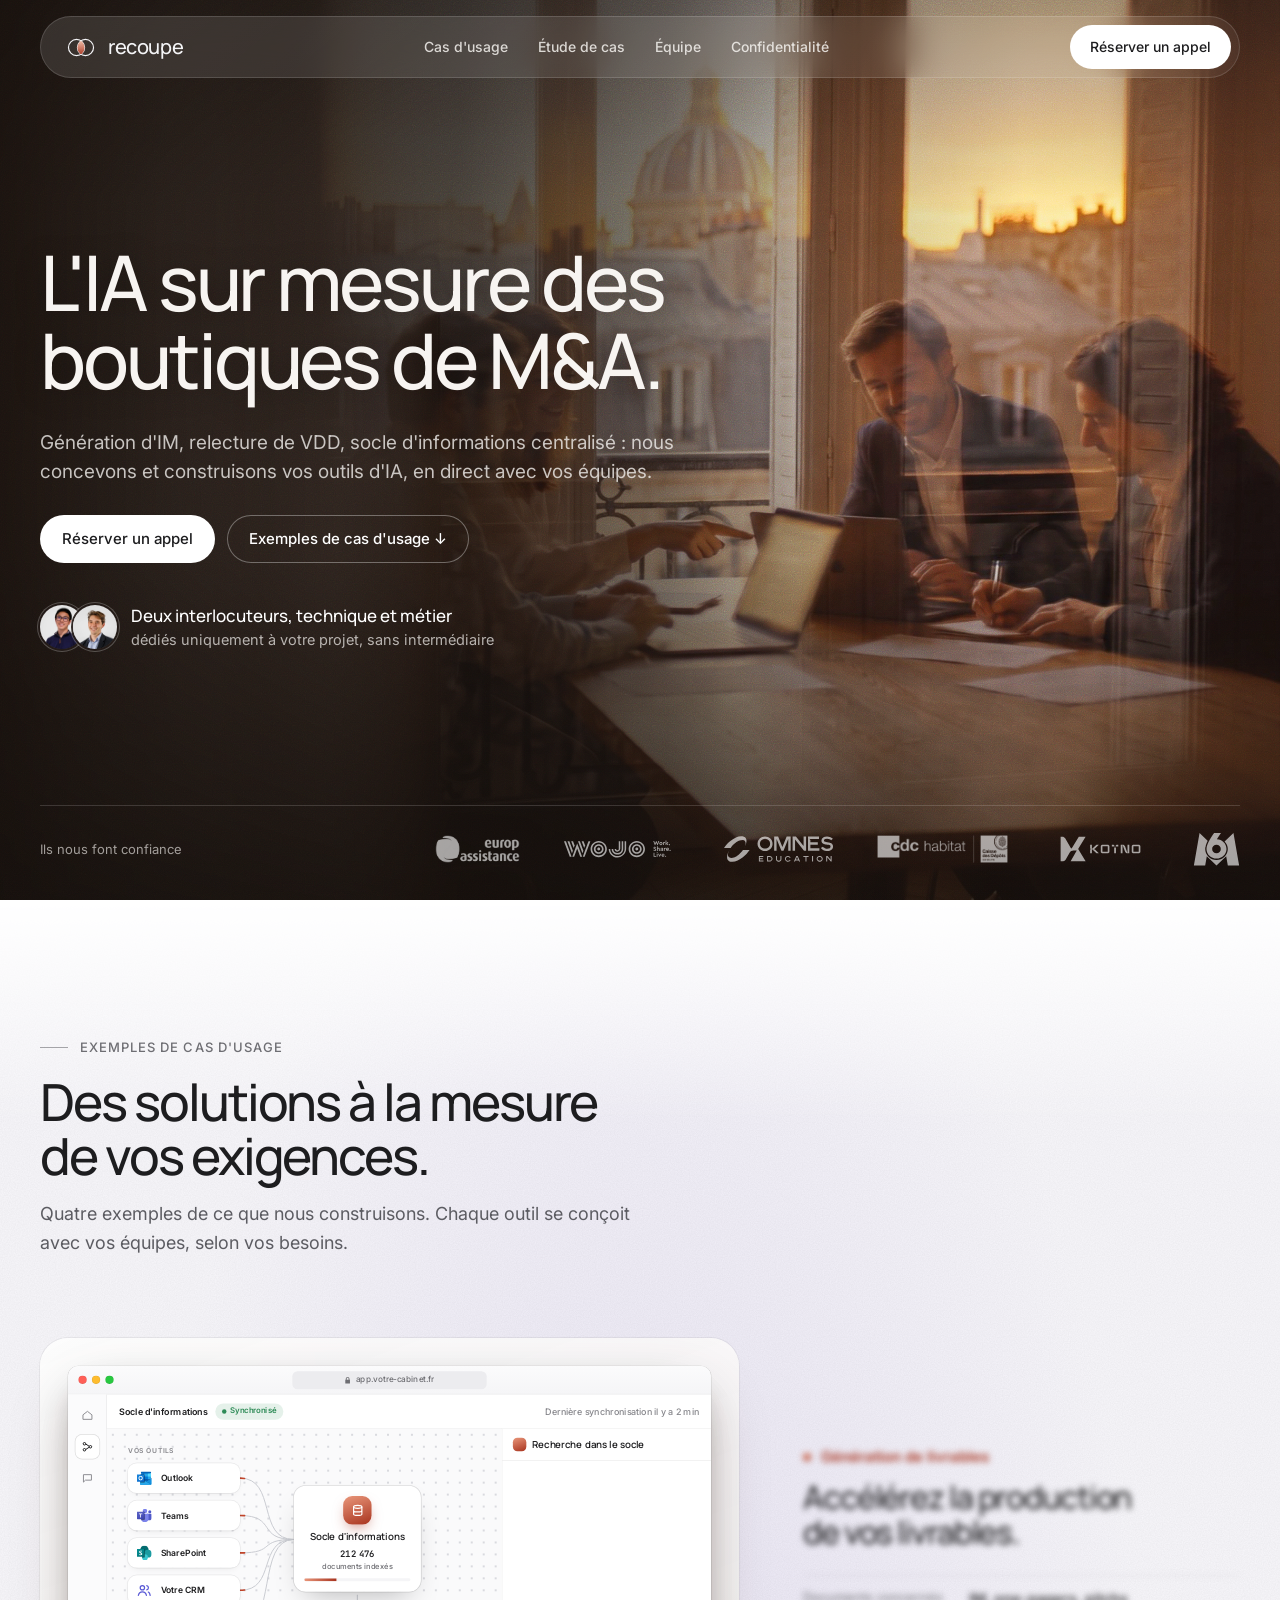
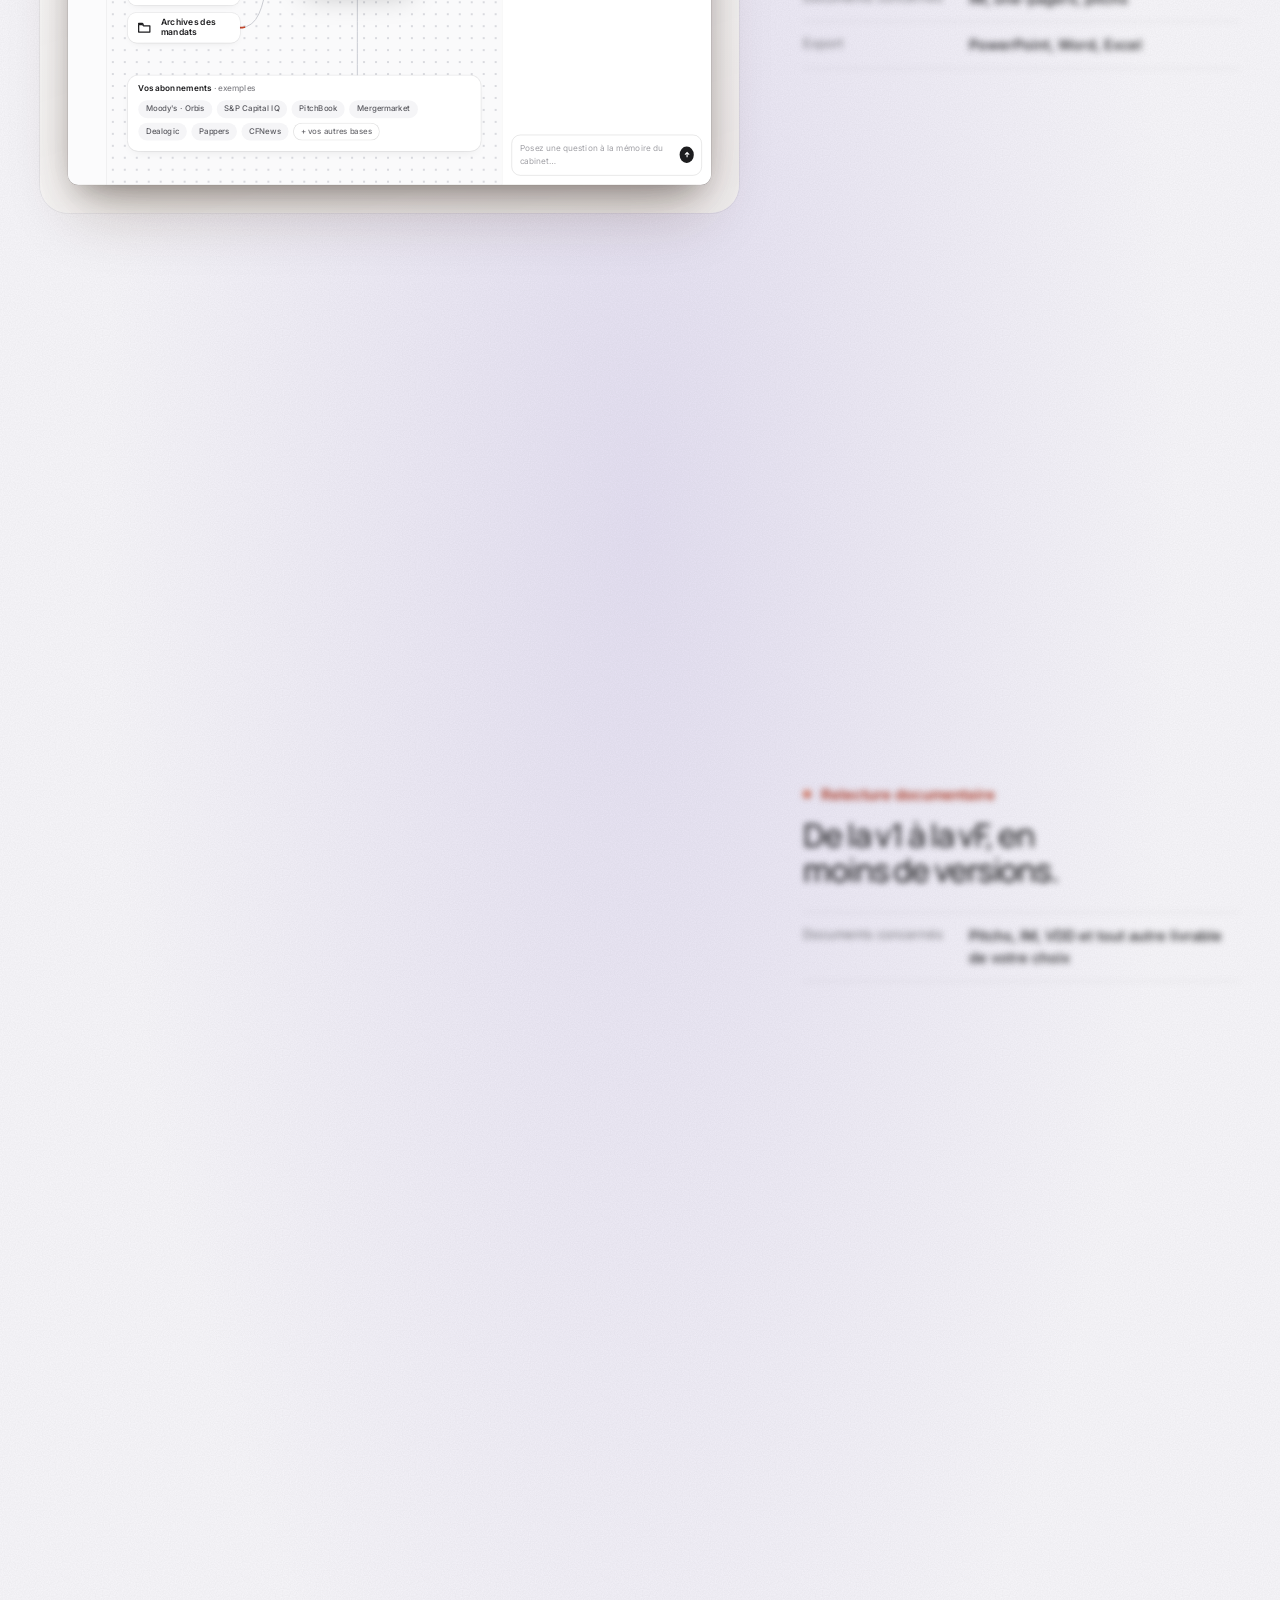
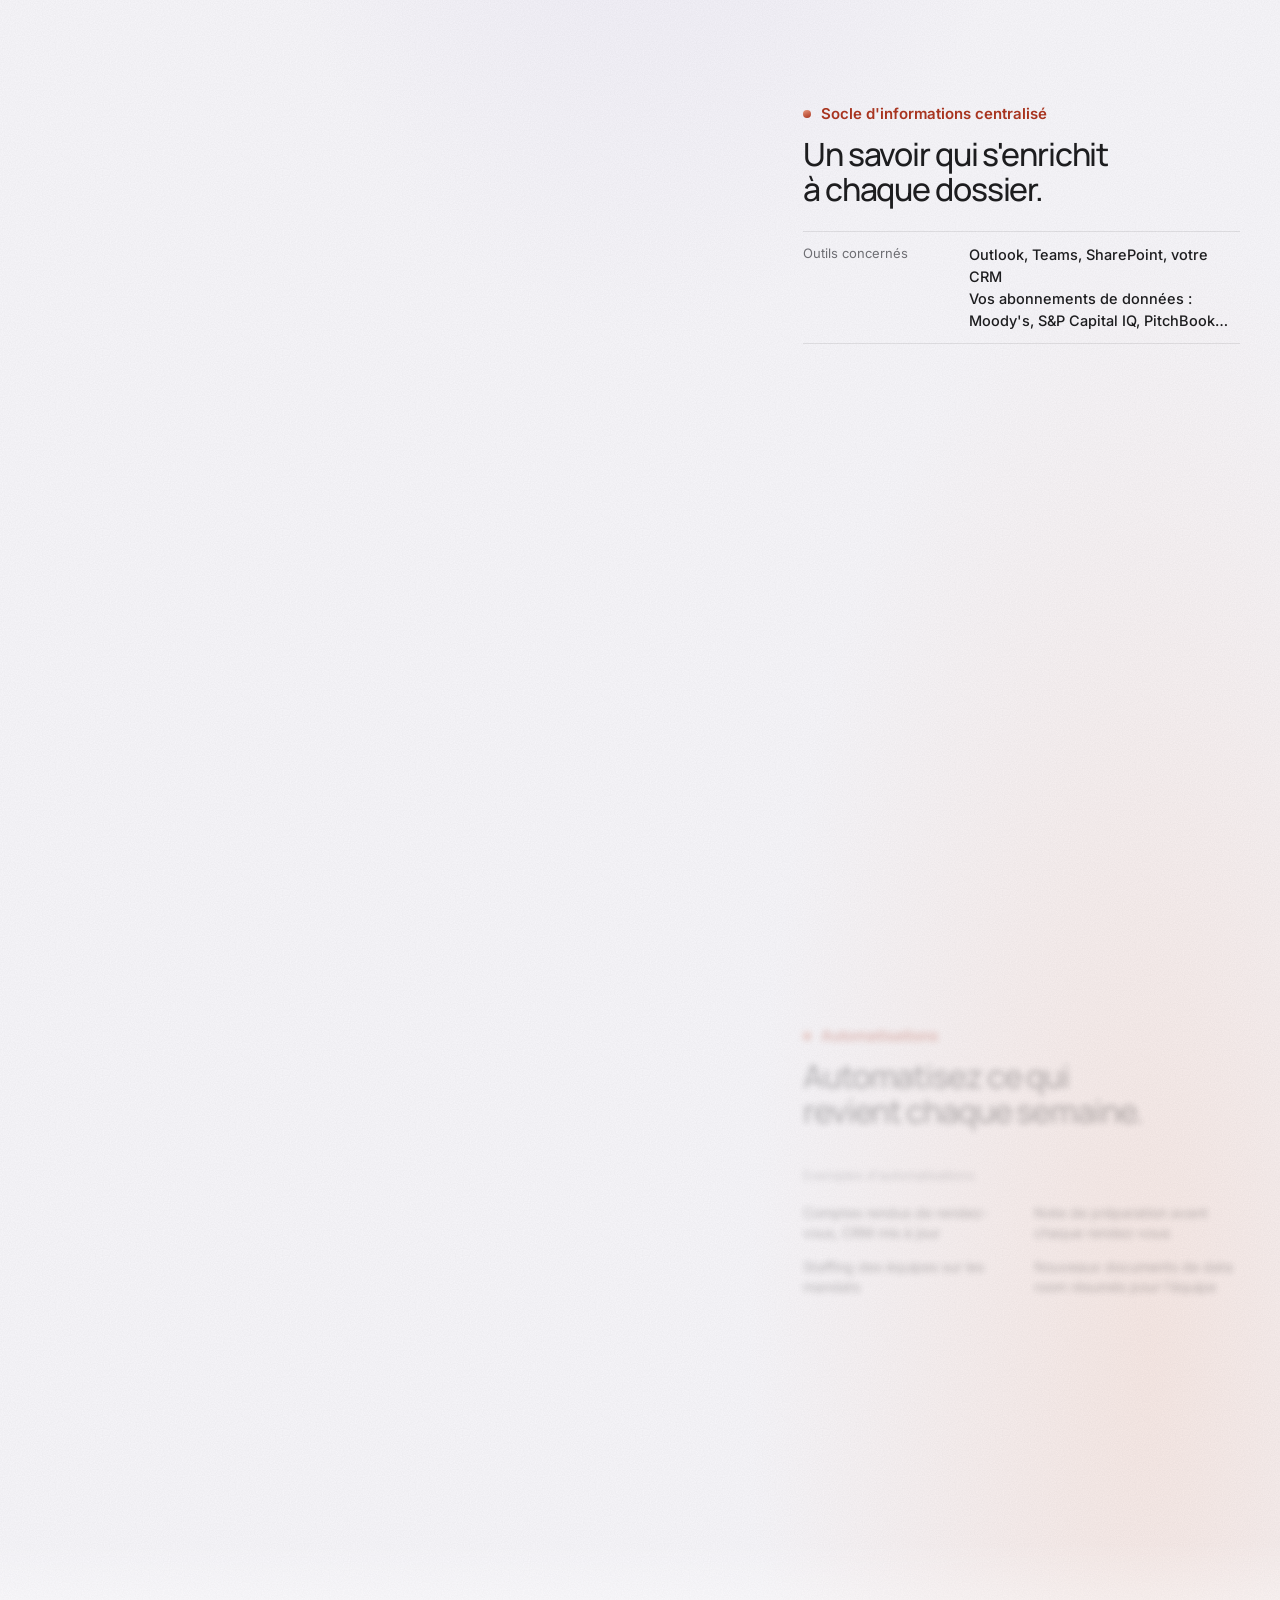
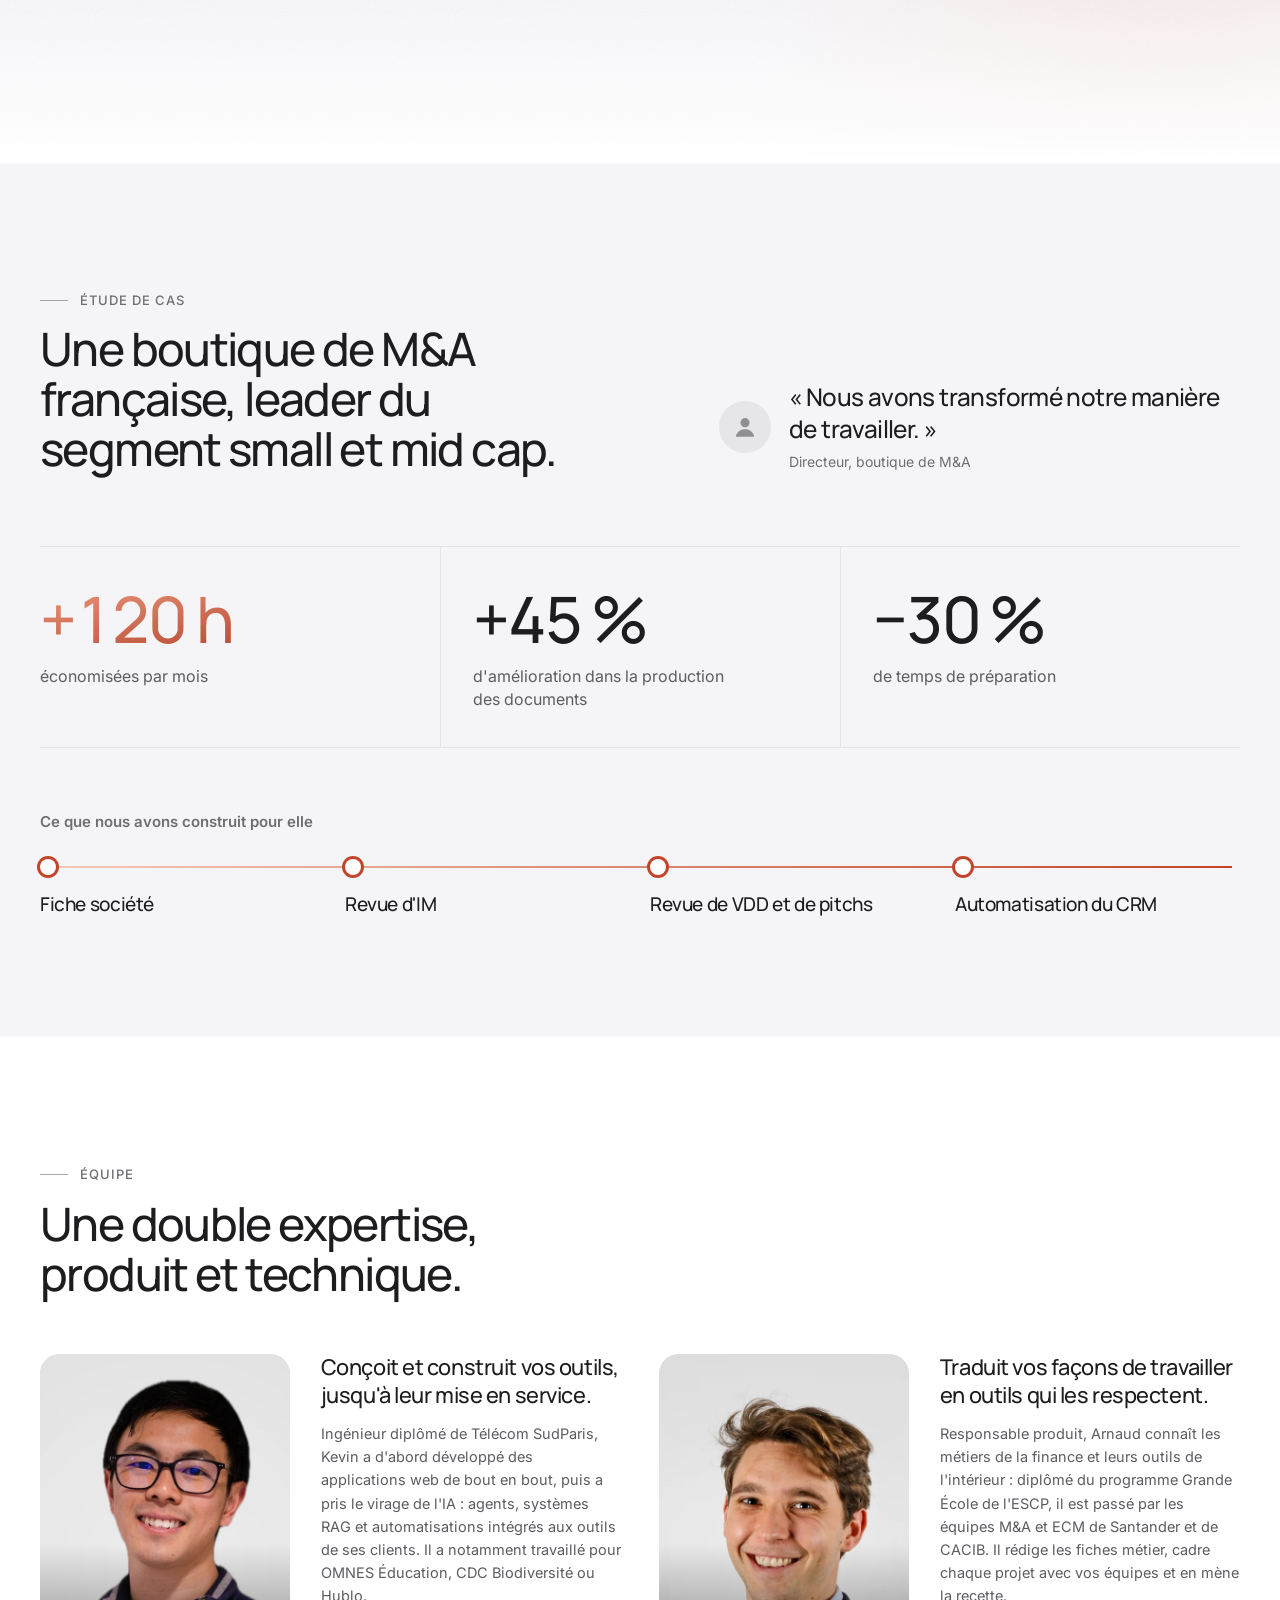
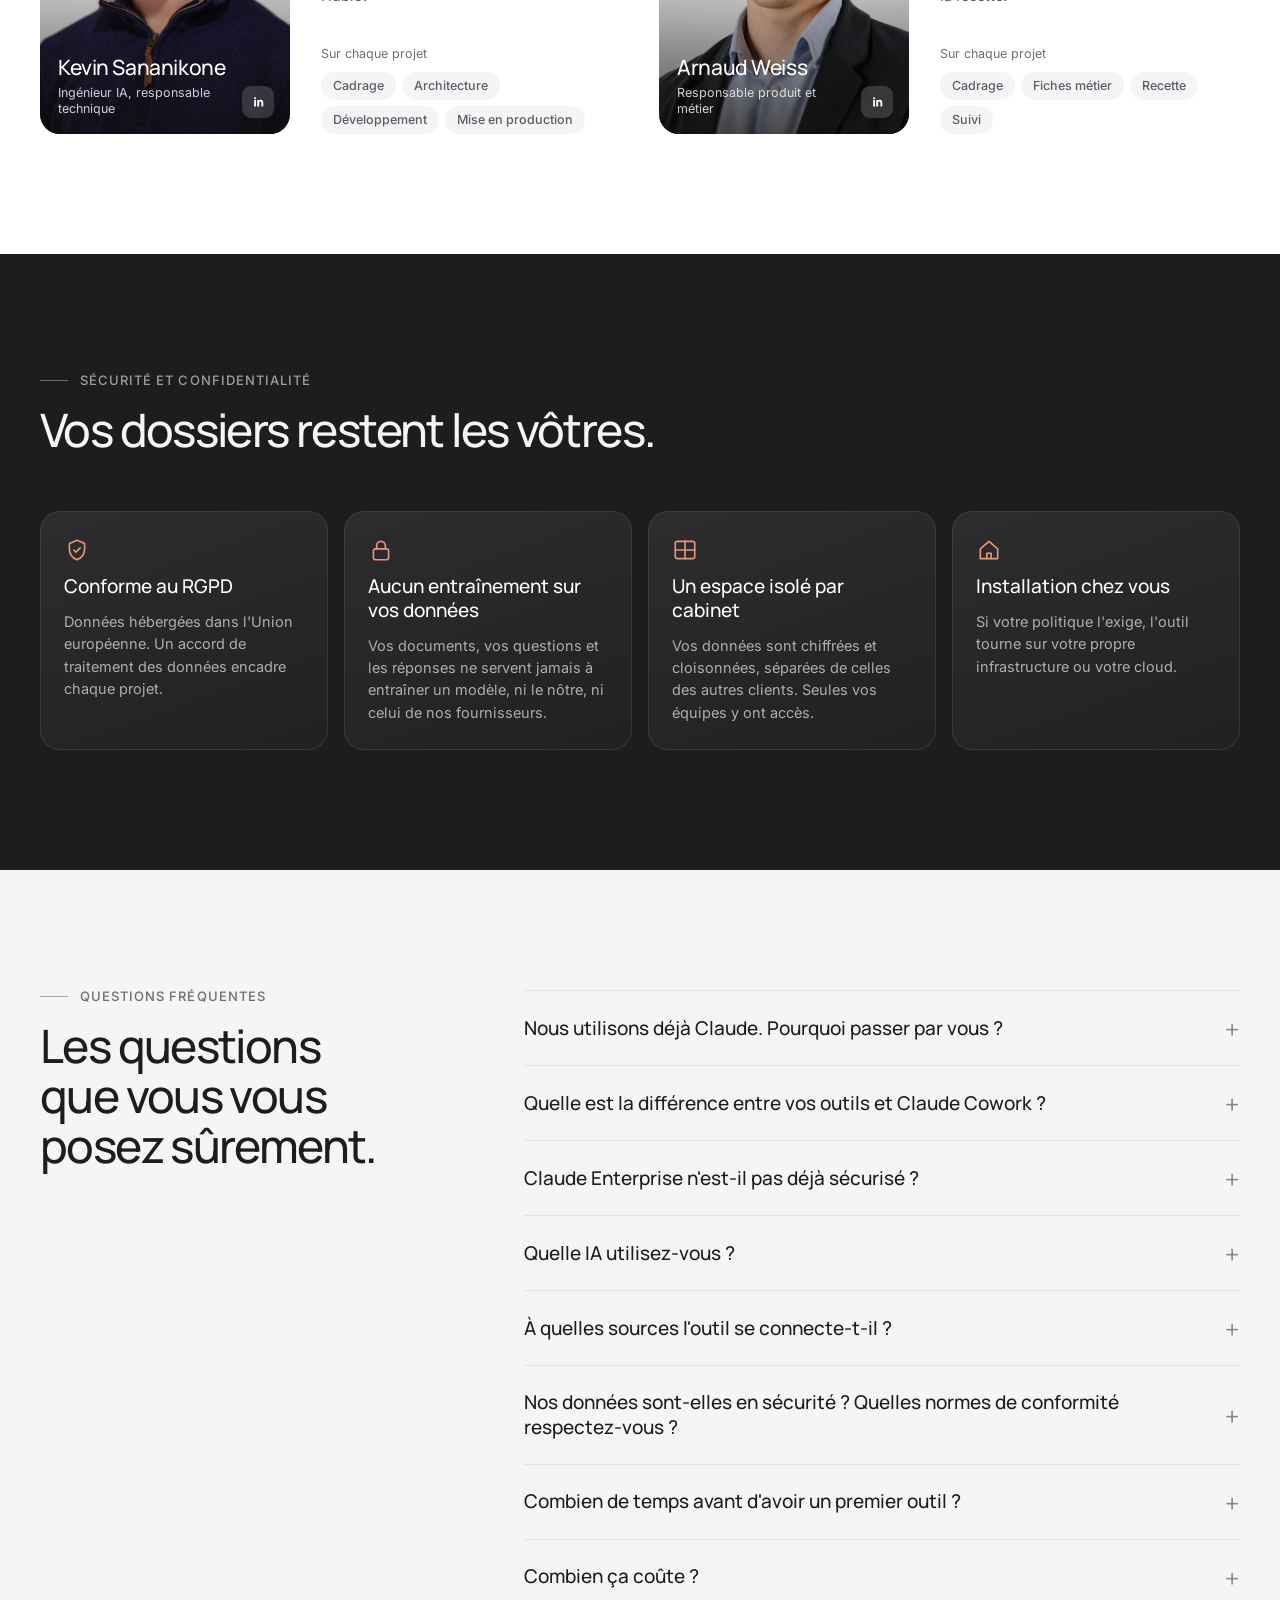
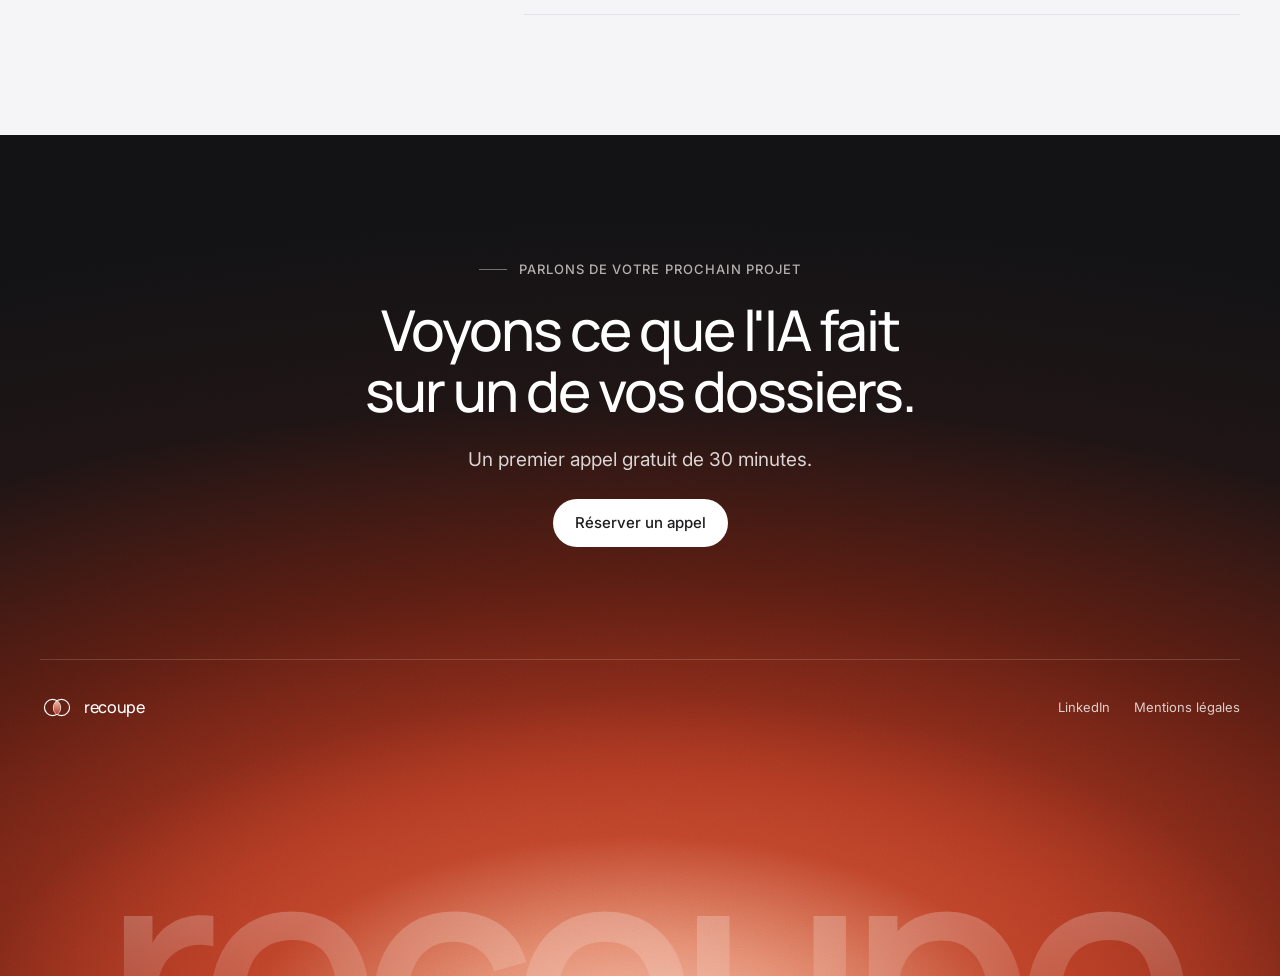
==== commit 787a4fe9: "Responsive téléphone et tablette, favicon, logos clients, FAQ repliée - Haut de page : logos clients" ====
--- a/index.html
+++ b/index.html
@@ -3,14 +3,17 @@
 <head>
   <meta charset="utf-8">
   <meta name="viewport" content="width=device-width, initial-scale=1">
-  <title>Recoupe · L'IA sur mesure des boutiques de M&amp;A</title>
+  <title>Recoupe · L'agence IA des boutiques M&amp;A</title>
   <meta name="description" content="Nous concevons et construisons, avec vos équipes, les outils d'IA des boutiques de M&amp;A et des cabinets de transaction services.">
+  <link rel="icon" href="favicon.svg" type="image/svg+xml">
+  <link rel="icon" href="favicon-32.png" type="image/png" sizes="32x32">
+  <link rel="apple-touch-icon" href="apple-touch-icon.png">
   <link rel="preconnect" href="https://fonts.googleapis.com">
   <link rel="preconnect" href="https://fonts.gstatic.com" crossorigin>
   <link href="https://fonts.googleapis.com/css2?family=Manrope:wght@400;500;600&family=Inter:wght@400;500;600;700&family=JetBrains+Mono:wght@400;500&display=swap" rel="stylesheet">
-  <link rel="stylesheet" href="styles.css?v=20">
+  <link rel="stylesheet" href="styles.css?v=45">
   <link rel="stylesheet" href="ab.css?v=1">
-  <link rel="stylesheet" href="cas.css?v=29">
+  <link rel="stylesheet" href="cas.css?v=45">
 </head>
 <body>
 
@@ -57,7 +60,7 @@
         <p class="lead">Génération d'IM, relecture de VDD, socle d'informations centralisé&nbsp;: nous concevons et construisons vos outils d'IA, en direct avec vos équipes.</p>
         <div class="ctas">
           <a class="btn btn-white" href="https://calendly.com/sananikone-kevin/30min" target="_blank" rel="noopener">Réserver un appel</a>
-          <a class="btn btn-ghost" href="#cas">Exemples de cas d'usage ↓</a>
+          <a class="btn btn-ghost" href="#cas"><span class="lg-only">Exemples de cas d'usage ↓</span><span class="sm-only">Cas d'usage ↓</span></a>
         </div>
         <a class="duo" href="#equipe">
           <span class="duo-faces"><img src="assets/kevin.webp" alt="Kevin Sananikone" width="44" height="44"><img src="assets/arnaud.webp" alt="Arnaud Weiss" width="44" height="44"></span>
@@ -70,22 +73,21 @@
     </div>
 
   </div>
-</section>
-
-<!-- ============ LOGOS ============ -->
-<div class="logos">
-  <div class="wrap">
-    <span class="small">Ils nous font confiance</span>
-    <div class="logos-row">
-      <img src="assets/logo-europ-assistance.webp" alt="Europ Assistance">
-      <img src="assets/logo-wojo.webp" alt="Wojo" style="height:18px">
-      <img src="assets/logo-omnes.webp" alt="OMNES Education">
-      <img src="assets/logo-cdc-habitat.webp" alt="CDC Habitat" style="height:30px">
-      <img src="assets/logo-koino.webp" alt="Koïno" style="height:22px">
-      <img src="assets/logo-m6.webp" alt="M6" style="height:30px">
-    </div>
-  </div>
-</div>
+  <!-- logos clients, dans le bas du haut de page -->
+  <div class="logos" aria-label="Références">
+    <div class="wrap">
+      <span class="small">Ils nous font confiance</span>
+      <div class="logos-row">
+        <img src="assets/logos-clair/europ-assistance.webp" alt="Europ Assistance" style="height:28px">
+        <img src="assets/logos-clair/wojo.svg" alt="Wojo" style="height:30px">
+        <img src="assets/logos-clair/omnes.svg" alt="OMNES Education" style="height:28px">
+        <img src="assets/logos-clair/cdc-habitat.webp" alt="CDC Habitat" style="height:28px">
+        <img src="assets/logos-clair/koino.svg" alt="Koïno" style="height:42px">
+        <img src="assets/logos-clair/m6.svg" alt="M6" style="height:35px">
+      </div>
+    </div>
+  </div>
+</section>
 
 <!-- ============ EXEMPLES DE CAS D'USAGE : panneau fixe + textes qui défilent (cas.css, cas.js, cas-demos.html) ============ -->
 <section class="cx" id="cas" data-case="0" aria-label="Exemples de cas d'usage">
@@ -97,10 +99,17 @@
       <p>Quatre exemples de ce que nous construisons. Chaque outil se conçoit avec vos équipes, selon vos besoins.</p>
     </div>
     <div class="cx-grid">
+      <div class="cx-tabs" role="tablist" aria-label="Cas d'usage">
+        <button type="button" class="cx-tab" role="tab" aria-selected="true">Livrables</button>
+        <button type="button" class="cx-tab" role="tab" aria-selected="false">Relecture</button>
+        <button type="button" class="cx-tab" role="tab" aria-selected="false">Socle d'informations</button>
+        <button type="button" class="cx-tab" role="tab" aria-selected="false">Automatisations</button>
+      </div>
       <div class="cx-panel">
         <cas-demos></cas-demos>
         <button type="button" class="cx-pause" aria-label="Mettre l'animation en pause" aria-pressed="false"><svg class="i-pause" viewBox="0 0 16 16" fill="currentColor"><rect x="4" y="3" width="2.6" height="10" rx="1"/><rect x="9.4" y="3" width="2.6" height="10" rx="1"/></svg><svg class="i-play" viewBox="0 0 16 16" fill="currentColor"><path d="M5 3.2v9.6a.6.6 0 0 0 .9.5l7.6-4.8a.6.6 0 0 0 0-1L5.9 2.7a.6.6 0 0 0-.9.5z"/></svg></button>
       </div>
+      <p class="cx-rotate"><svg viewBox="0 0 24 24" fill="none" stroke="currentColor" stroke-width="1.8" stroke-linecap="round" stroke-linejoin="round" aria-hidden="true"><rect x="7" y="2.5" width="10" height="19" rx="2.2"/><path d="M20.5 9a8.5 8.5 0 0 1-1.6 7.4M19.6 13.6l-.7 2.8-2.8-.6"/></svg>Tournez votre téléphone pour voir l'animation en grand.</p>
       <div class="cx-list">
         <article class="cx-item on">
           <div class="cx-pin">
@@ -174,8 +183,8 @@
       <article class="tm-card">
         <div class="tm-ph"><img src="assets/kevin.webp" alt="Kevin Sananikone" width="800" height="800" loading="lazy">
           <div class="tm-cap"><div><h3>Kevin Sananikone</h3><small>Ingénieur IA, responsable technique</small></div><a class="tm-in" href="https://www.linkedin.com/in/kevin-sananikone-8b1757154/" target="_blank" rel="noopener" aria-label="LinkedIn de Kevin Sananikone"><svg viewBox="0 0 16 16" fill="currentColor" aria-hidden="true"><path d="M3.6 5.6h2.1V13H3.6zM4.65 2.5a1.2 1.2 0 1 1 0 2.4 1.2 1.2 0 0 1 0-2.4zM7.1 5.6h2v1c.3-.6 1-1.2 2.2-1.2 2.3 0 2.7 1.5 2.7 3.5V13h-2.1V9.3c0-.9 0-2-1.2-2s-1.4.9-1.4 1.9V13H7.1z"/></svg></a></div></div>
-        <div class="tx"><div><p class="lead">Conçoit et construit vos outils, jusqu'à leur mise en service.</p><p class="det">Responsable technique, Kevin conçoit l'architecture, développe et met en service chaque outil. Avant Recoupe, il a dirigé en indépendant le développement d'applications pour OMNES Éducation, CDC Biodiversité ou Hublo.</p></div>
-          <div><span class="chips-h">Sur chaque projet</span><div class="chips"><span>Architecture</span><span>Développement</span><span>Mise en service</span><span>Suivi</span></div></div></div>
+        <div class="tx"><div><p class="lead">Conçoit et construit vos outils, jusqu'à leur mise en service.</p><p class="det">Ingénieur diplômé de Télécom SudParis, Kevin a d'abord développé des applications web de bout en bout, puis a pris le virage de l'IA&nbsp;: agents, systèmes RAG et automatisations intégrés aux outils de ses clients. Il a notamment travaillé pour OMNES Éducation, CDC Biodiversité ou Hublo.</p></div>
+          <div><span class="chips-h">Sur chaque projet</span><div class="chips"><span>Cadrage</span><span>Architecture</span><span>Développement</span><span>Mise en production</span></div></div></div>
       </article>
       <article class="tm-card">
         <div class="tm-ph"><img src="assets/arnaud.webp" alt="Arnaud Weiss" width="800" height="800" loading="lazy">
@@ -223,10 +232,10 @@
       <h2 class="h2">Les questions que vous vous posez sûrement.</h2>
     </div>
     <div class="qa">
-      <details open><summary>Nous utilisons déjà Claude. Pourquoi passer par vous ?</summary><p>Nous ne remplaçons pas Claude : nous l'utilisons, aux côtés d'autres modèles. Ce que nous construisons, c'est ce qui manque entre Claude et vos dossiers : l'accès à vos pièces, des citations vérifiables, des droits d'accès par équipe et un traitement des données en Europe. Pour une question ponctuelle sur un document, Claude dans le navigateur suffit très bien : les deux usages cohabitent.</p></details>
-      <details><summary>Quelle est la différence entre vos outils et Claude Cowork ?</summary><p>Claude Cowork est un assistant généraliste : il ne connaît ni vos modèles ni vos dossiers, et il faut lui fournir les documents à chaque fois. Nos outils sont branchés sur vos pièces, pensés pour une tâche précise de votre cabinet et partent de vos modèles Excel et PowerPoint. Ils vont chercher l'information dans le dossier au lieu de vous faire coller des documents, et chaque chiffre renvoie à la page d'où il vient : une citation introuvable dans la page citée est rejetée automatiquement. Votre équipe n'a pas de requêtes à écrire.</p></details>
+      <details><summary>Nous utilisons déjà Claude. Pourquoi passer par vous ?</summary><p>Nous ne remplaçons pas Claude : nous l'utilisons, aux côtés d'autres modèles. Ce que nous construisons, c'est ce qui manque entre Claude et vos dossiers : l'accès à vos pièces, des citations vérifiables, des droits d'accès par équipe et un traitement des données en Europe. Pour une question ponctuelle sur un document, Claude dans le navigateur suffit très bien : les deux usages cohabitent.</p></details>
+      <details><summary>Quelle est la différence entre vos outils et Claude Cowork ?</summary><p>Claude Cowork est un excellent assistant généraliste, mais il a deux limites pour un cabinet de M&amp;A. La première tient à la confidentialité&nbsp;: d'après la documentation d'Anthropic, Cowork n'est pas couvert par la «&nbsp;zéro conservation&nbsp;» des données. Chez Anthropic, il faut donc choisir entre l'agent et la garantie. Avec nos outils, vous avez les deux. La seconde tient au volume&nbsp;: Claude, dans Cowork comme dans le chat, ne lit qu'une quantité limitée de documents à la fois, et sa précision baisse à mesure qu'on lui en donne. Nos outils se branchent sur l'ensemble des documents de votre cabinet, sans limite de volume, vont chercher les pages utiles, et chaque chiffre renvoie à la page d'où il vient.</p></details>
       <details><summary>Claude Enterprise n'est-il pas déjà sécurisé ?</summary><p>Pour le chat, oui. Mais toutes les versions de Claude n'offrent pas les mêmes garanties : d'après la documentation d'Anthropic, le chat et Cowork ne bénéficient pas de la « zéro conservation » des données, et les données sont stockées aux États-Unis par défaut. Nos outils appellent Claude par son accès professionnel, dans une région européenne, où le stockage comme le traitement restent en Europe.</p></details>
-      <details><summary>Quelle IA utilisez-vous ?</summary><p>Nos outils fonctionnent avec n'importe quel modèle du marché. Nous travaillons le plus souvent avec ceux de Claude (Anthropic), Gemini (Google) et OpenAI, et certains clients préfèrent des modèles open source. La plupart des entreprises préfèrent aujourd'hui Claude. Mais le leader de l'IA d'aujourd'hui ne sera pas forcément celui de demain : nos outils ne dépendent d'aucun fournisseur, et il suffit de changer une ligne de code pour passer d'un modèle à l'autre, sans refaire l'outil.</p></details>
+      <details><summary>Quelle IA utilisez-vous ?</summary><p>Nos outils fonctionnent avec n'importe quel modèle du marché. Nous travaillons le plus souvent avec ceux de Claude (Anthropic), Gemini (Google) et OpenAI, et certains clients préfèrent des modèles open source. La plupart des entreprises préfèrent aujourd'hui Claude. Mais le leader de l'IA d'aujourd'hui ne sera pas forcément celui de demain : nos outils ne dépendent d'aucun fournisseur. Changer de modèle est un simple réglage, sans refaire l'outil.</p></details>
       <details><summary>À quelles sources l'outil se connecte-t-il ?</summary><p>À vos outils internes et aux bases auxquelles vous êtes abonnés, par exemple Mergermarket, S&amp;P Capital IQ, PitchBook ou Pappers, sous réserve que leurs conditions générales d'utilisation l'autorisent. Nous ne contournons jamais les conditions générales des services que vous utilisez.</p></details>
       <details><summary>Nos données sont-elles en sécurité ? Quelles normes de conformité respectez-vous ?</summary><p>Vos données sont traitées dans l'Union européenne, dans le respect du RGPD, et ne servent jamais à entraîner un modèle. Chaque dossier a son propre espace, avec des droits d'accès par équipe et un journal des opérations. Si votre politique l'exige, l'outil peut être installé sur votre propre infrastructure. Nous répondons à votre questionnaire de sécurité fournisseur.</p></details>
       <details><summary>Combien de temps avant d'avoir un premier outil ?</summary><p>Nous partons d'un de vos dossiers. Un premier prototype est testé par votre équipe sur un cas réel avant tout déploiement. Le délai est fixé dès le premier échange, selon l'outil et les sources à connecter.</p></details>
@@ -244,7 +253,7 @@
     <div class="wrap">
       <span class="kick">Parlons de votre prochain projet</span>
       <h2 class="h2">Voyons ce que l'IA fait sur un de vos dossiers.</h2>
-      <p class="lead">Un premier appel gratuit de 30 minutes.</p>
+      <p class="lead">Un premier appel gratuit de 30&nbsp;minutes.</p>
       <div class="ctas"><a class="btn btn-white" href="https://calendly.com/sananikone-kevin/30min" target="_blank" rel="noopener">Réserver un appel</a></div>
     </div>
   </section>
@@ -268,6 +277,6 @@
 
 <script src="ab.js?v=1"></script>
 <script src="script.js?v=17"></script>
-<script src="cas.js?v=20"></script>
+<script src="cas.js?v=24"></script>
 </body>
 </html>
--- a/styles.css
+++ b/styles.css
@@ -77,7 +77,7 @@
 @media (prefers-reduced-motion: reduce) { .hero-bg { animation: none; transform: scale(1.03); } }
 .hero-scrim { position: absolute; inset: 0; z-index: -1;
   background:
-    linear-gradient(90deg, rgba(20,15,12,.88) 0%, rgba(20,15,12,.64) 32%, rgba(20,15,12,.14) 60%, rgba(20,15,12,0) 74%),
+    linear-gradient(90deg, rgba(20,15,12,.9) 0%, rgba(20,15,12,.78) 36%, rgba(20,15,12,.6) 50%, rgba(20,15,12,.2) 64%, rgba(20,15,12,0) 78%),
     linear-gradient(180deg, rgba(20,15,12,.4) 0%, rgba(20,15,12,0) 22%, rgba(20,15,12,0) 62%, rgba(20,15,12,.72) 100%); }
 .hero-grain { position: absolute; inset: -60px; z-index: -1; opacity: .42; mix-blend-mode: overlay; pointer-events: none; animation: grain 1s steps(6) infinite;
   background-image: url("data:image/svg+xml;utf8,<svg xmlns='http://www.w3.org/2000/svg' width='180' height='180'><filter id='n'><feTurbulence type='fractalNoise' baseFrequency='.9' numOctaves='2' stitchTiles='stitch'/></filter><rect width='100%' height='100%' filter='url(%23n)'/></svg>"); }
@@ -382,3 +382,154 @@
   .rv { opacity: 1; transform: none; filter: none; transition: none; }
   .pillar, .pillar svg { transition: none; }
 }
+
+/* ===== Logos clients dans le bas du haut de page, en blanc translucide (25/11) ===== */
+.hero-in { padding-bottom: 40px; }
+.hero .logos { position: relative; border: 0; }
+.hero .logos .wrap { min-height: 0; padding-block: 22px 30px; border-top: 1px solid rgba(245,242,239,.16); }
+.hero .logos .small { color: rgba(245,242,239,.62); }
+.hero .logos-row img { filter: brightness(0) invert(1); mix-blend-mode: normal; opacity: .62; transition: filter .35s, opacity .35s; }
+.hero .logos-row img:hover { filter: none; opacity: 1; }
+.hero .logos .small { white-space: nowrap; }
+.hero .logos .wrap > * { animation: rise 1.1s cubic-bezier(.2,.7,.2,1) 1s both; }
+@media (prefers-reduced-motion: reduce) { .hero .logos .wrap > * { animation: none; } }
+/* écran bas (portable 13 pouces) : on resserre pour que titre, boutons et logos tiennent sans défiler */
+@media (min-width: 861px) and (max-height: 860px) {
+  .hero { min-height: max(620px, 100svh); }
+  .hero-in { padding-top: 112px; padding-bottom: 28px; }
+  .hero-copy { gap: 22px; }
+  .hero .h1 { font-size: clamp(44px, min(5.6vw, 8.4svh), 80px); }
+  .duo { margin-top: 4px; }
+  .hero .logos .wrap { padding-block: 18px 24px; }
+}
+/* tablette paysage : on recentre la photo sur les personnes */
+@media (max-width: 1100px) { .hero[data-fond="reunion"] .hero-par .hero-bg { object-position: 62% 50%; } }
+
+/* ===== Tablette, mobile et fenêtres presque carrées : photo en bandeau en haut, personnes visibles, texte dessous (25/11) ===== */
+@media (max-width: 860px) {
+  :root { --pad: 20px; }
+  .hero { min-height: 0; }
+  .hero-par { inset: 0 0 auto; height: min(58svh, 560px); -webkit-mask-image: linear-gradient(180deg, #000 62%, transparent 100%); mask-image: linear-gradient(180deg, #000 62%, transparent 100%); }
+  .hero[data-fond="reunion"] .hero-par .hero-bg { object-position: 84% 40%; transform-origin: 84% 45%; }
+  .hero-edge { display: none; }
+  .hero-scrim { background: linear-gradient(180deg, rgba(20,15,12,.55) 0%, rgba(20,15,12,0) 22%, rgba(20,15,12,0) 40%, rgba(23,18,15,.78) 58%, var(--night) 72%); }
+  .hero-in { padding-top: calc(min(58svh, 560px) * .52); padding-bottom: 24px; }
+  .hero-copy { gap: 18px; }
+  .hero .h1 { font-size: clamp(38px, 10.4vw, 56px); }
+  .hero .ctas { gap: 10px; }
+  .hero .lead { font-size: 17px; }
+  .duo { margin-top: 2px; }
+  .hero .logos .wrap { flex-direction: column; align-items: flex-start; gap: 14px; padding-block: 18px 32px; }
+  .hero .logos-row { width: 100%; display: grid; grid-template-columns: repeat(3, auto); justify-content: space-between; align-items: center; gap: 22px 16px; }
+  .hero .logos-row img { max-width: 100%; }
+  .nav-in { padding-left: 18px; }
+}
+@media (max-width: 560px) {
+  .hero .ctas { flex-direction: column; align-items: stretch; }
+  .hero .ctas .btn { width: 100%; }
+  .duo-txt b { font-size: 16px; }
+  .duo-txt span { font-size: 13.5px; }
+}
+@media (min-width: 561px) and (max-width: 860px) {
+  .hero-in { padding-top: calc(min(58svh, 560px) * .62); }
+  .hero .logos-row { grid-template-columns: repeat(6, auto); }
+}
+
+/* ordinateur, fenêtres moins larges que 16:10 : la photo glisse vers les personnes au lieu du rideau flou de gauche */
+@media (min-width: 861px) and (max-aspect-ratio: 16/10) {
+  .hero[data-fond="reunion"] .hero-par .hero-bg { object-position: 78% 50%; transform-origin: 78% 50%; }
+  .hero-scrim { background:
+    linear-gradient(90deg, rgba(20,15,12,.92) 0%, rgba(20,15,12,.8) 36%, rgba(20,15,12,.6) 52%, rgba(20,15,12,.2) 66%, rgba(20,15,12,0) 80%),
+    linear-gradient(180deg, rgba(20,15,12,.4) 0%, rgba(20,15,12,0) 22%, rgba(20,15,12,0) 62%, rgba(20,15,12,.78) 100%); }
+}
+/* largeurs intermédiaires : libellé et logos restent sur une ligne, logos un peu plus petits */
+@media (min-width: 861px) and (max-width: 1240px) {
+  .hero .logos .wrap { flex-wrap: nowrap; gap: 24px; }
+  .hero .logos-row { flex-wrap: nowrap; gap: 26px; }
+  .hero .logos-row img { zoom: .84; }
+}
+@media (max-width: 560px) { .hero .logos-row img { zoom: .82; } .hero .logos-row { row-gap: 18px; } }
+/* ordinateur, fenêtres carrées ou plus hautes que larges (jusqu à 5:4) : photo calée à droite pour garder les personnes visibles */
+@media (min-width: 861px) and (max-aspect-ratio: 5/4) {
+  .hero[data-fond="reunion"] .hero-par .hero-bg { object-position: 100% 50%; transform-origin: 100% 50%; }
+  .hero-scrim { background:
+    linear-gradient(90deg, rgba(20,15,12,.9) 0%, rgba(20,15,12,.76) 34%, rgba(20,15,12,.45) 50%, rgba(20,15,12,.12) 62%, rgba(20,15,12,0) 72%),
+    linear-gradient(180deg, rgba(20,15,12,.4) 0%, rgba(20,15,12,0) 22%, rgba(20,15,12,0) 62%, rgba(20,15,12,.78) 100%); }
+  .hero .lead { max-width: 46ch; }
+}
+/* ===== Téléphone : finitions (25/11) ===== */
+.outro-word { font-size: clamp(72px, 24vw, 380px); }
+@media (max-width: 720px) {
+  /* FAQ : toute la ligne de la question se touche facilement */
+  .qa details { padding: 12px 0; }
+  .qa summary { padding-block: 12px; min-height: 48px; font-size: 17.5px; }
+  /* pied de page : liens plus faciles à toucher */
+  .footer nav a { display: inline-block; padding-block: 12px; }
+  .footer .wrap { padding-block: 22px 28px; row-gap: 4px; }
+}
+/* Téléphone : rythme vertical resserré entre les sections (25/11) */
+@media (max-width: 720px) {
+  .sec { padding: 80px 0; }
+  .sec-head { margin-bottom: 36px; }
+}
+/* Téléphone : chiffres de l'étude de cas en lignes compactes, chiffre à gauche, libellé à droite (25/11) */
+@media (max-width: 560px) {
+  .va-stats { margin-top: 44px; }
+  .va-stat { display: grid; grid-template-columns: 124px 1fr; align-items: center; gap: 14px; padding: 22px 0; }
+  .va-stat b { font-size: 38px; white-space: nowrap; }
+  .va-stat span { margin-top: 0; font-size: 15px; }
+  .va-built { margin-top: 44px; }
+  .tm-ph { aspect-ratio: 1 / 1; max-width: none; }
+  .tm-ph img { object-position: 50% 22%; }
+}
+/* Très petits téléphones (320-374 px) : la barre du haut tient en entier */
+@media (max-width: 374px) {
+  .nav-in { padding-left: 14px; gap: 10px; }
+  .nav .brand { font-size: 18px; gap: 6px; }
+  .nav .btn { padding-inline: 14px; font-size: 13.5px; }
+}
+/* ===== Téléphone : haut de page allégé (25/11) =====
+   Photo plus haute, titre plus bas, boutons compacts côte à côte, les logos viennent juste après au défilement. */
+@media (max-width: 560px) {
+  .hero-par { height: min(62svh, 560px); }
+  .hero-in { padding-top: calc(min(62svh, 560px) * .56); padding-bottom: 8px; }
+  .hero-copy { gap: 16px; }
+  .hero .h1 { font-size: clamp(34px, 9.6vw, 44px); }
+  .hero .lead { font-size: 15.5px; line-height: 1.55; }
+  .hero .ctas { flex-direction: row; flex-wrap: wrap; align-items: center; gap: 8px 6px; margin-top: 4px; }
+  .hero .ctas .btn { width: auto; height: 44px; padding: 0 20px; font-size: 14.5px; }
+  .hero .ctas .btn-ghost { box-shadow: none; padding: 0 10px; color: rgba(255,255,255,.88); }
+  .duo { margin-top: 8px; }
+  .duo-txt span { display: none; }
+  .hero .logos .wrap { padding-block: 26px 34px; }
+}
+.sm-only { display: none; }
+@media (max-width: 560px) { .hero .ctas .lg-only { display: none; } .hero .ctas .sm-only { display: inline; } }
+/* Téléphone : le premier écran se termine sur les boutons et les deux interlocuteurs ; les logos arrivent au défilement */
+@media (max-width: 560px) {
+  .hero-in { min-height: 100svh; display: flex; flex-direction: column; justify-content: flex-end; padding-top: calc(min(62svh, 560px) * .5); padding-bottom: 28px; box-sizing: border-box; }
+}
+/* ===== Tablette en portrait (561-860 px, iPad mini, iPad) : photo en plein fond, texte centré dans la hauteur et la largeur (25/11) ===== */
+@media (min-width: 561px) and (max-width: 860px) {
+  .hero { min-height: 100svh; }
+  .hero-par { inset: 0; height: auto; -webkit-mask-image: none; mask-image: none; }
+  .hero[data-fond="reunion"] .hero-par .hero-bg { object-position: 66% 40%; transform-origin: 66% 45%; }
+  .hero-scrim { background: radial-gradient(75% 42% at 50% 50%, rgba(20,15,12,.8), rgba(20,15,12,.6) 55%, rgba(20,15,12,.2) 100%), linear-gradient(180deg, rgba(20,15,12,.5) 0%, rgba(20,15,12,.15) 25%, rgba(20,15,12,.3) 60%, rgba(20,15,12,.88) 100%); }
+  .hero-in { flex: 1; display: flex; flex-direction: column; justify-content: center; align-items: center; padding: calc(16px + var(--nav-h) + 40px) 0 40px; }
+  .hero-in .ab-grid { width: 100%; }
+  .hero-copy { align-items: center; text-align: center; max-width: 640px; margin-inline: auto; gap: 24px; }
+  .hero .h1 { font-size: clamp(48px, 8.4vw, 68px); }
+  .hero .lead { max-width: 50ch; margin-inline: auto; font-size: 17.5px; }
+  .hero .ctas { justify-content: center; }
+  .duo { justify-content: center; text-align: left; }
+  .hero .logos .wrap { align-items: center; text-align: center; }
+  .hero .logos-row { justify-content: center; width: 100%; grid-template-columns: repeat(6, auto); }
+}
+/* Tablette en portrait : le bloc « Deux interlocuteurs » centré comme le reste */
+@media (min-width: 561px) and (max-width: 860px) { .duo { align-self: center; } }
+/* Écrans tactiles : le logo (retour en haut) se touche sur toute la hauteur de la barre */
+@media (pointer: coarse) { .nav .brand, .footer .brand { padding-block: 9px; } }
+/* Téléphone et tablette : la barre du haut garde un fond sombre translucide sur la photo, pour que « recoupe » reste lisible sur le ciel */
+@media (max-width: 860px) { .nav:not(.is-solid) .nav-in { background: linear-gradient(140deg, rgba(20,15,12,.5), rgba(20,15,12,.36)); } }
+/* petits ordinateurs et iPad à l'horizontale : le sous-titre reste dans la zone assombrie */
+@media (min-width: 861px) and (max-width: 1180px) { .hero .lead { max-width: 42ch; } }
--- a/cas.css
+++ b/cas.css
@@ -20,7 +20,7 @@
 .cx-bgs::after { content: ""; position: absolute; inset: 0; opacity: .28; mix-blend-mode: multiply;
   background-image: url("data:image/svg+xml,%3Csvg xmlns='http://www.w3.org/2000/svg' width='180' height='180'%3E%3Cfilter id='n'%3E%3CfeTurbulence type='fractalNoise' baseFrequency='.85' numOctaves='2'/%3E%3CfeColorMatrix values='0 0 0 0 0 0 0 0 0 0 0 0 0 0 0 0 0 0 .18 0'/%3E%3C/filter%3E%3Crect width='100%25' height='100%25' filter='url(%23n)'/%3E%3C/svg%3E"); }
 
-.cx-in { width: min(1520px, 100% - 64px); margin-inline: auto; }
+.cx-in { width: min(var(--wrap), 100% - 2 * var(--pad)); margin-inline: auto; }
 
 .cx-head { max-width: 820px; margin-bottom: 80px; }
 .cx-eyebrow { display: inline-flex; align-items: center; gap: 10px; font: 600 15px/1 Inter, sans-serif; color: var(--sun-4); }
@@ -32,7 +32,7 @@
 
 /* panneau fixe, centré verticalement dans l'écran ; même fond pour tous les cas */
 .cx-panel { position: sticky; top: max(90px, calc(50vh - var(--ph, 560px) / 2 + 30px)); border-radius: 28px; overflow: hidden; padding: clamp(20px, 2.2vw, 32px);
-  background: linear-gradient(160deg, rgba(255,255,255,.9), rgba(244,241,238,.85)); box-shadow: 0 0 0 1px rgba(0,0,0,.05), 0 30px 60px -36px rgba(60,30,15,.28); backdrop-filter: blur(6px); }
+  background: linear-gradient(160deg, rgba(255,255,255,.9), rgba(244,241,238,.85)); box-shadow: 0 0 0 1px rgba(0,0,0,.05), 0 30px 60px -36px rgba(60,30,15,.28); -webkit-backdrop-filter: blur(6px); backdrop-filter: blur(6px); }
 .cx-tint { display: none; }
 .cx-panel cas-demos { display: block; position: relative; filter: drop-shadow(0 22px 34px rgba(40, 18, 8, .16)); }
 
@@ -188,3 +188,75 @@
 @media (prefers-reduced-motion: reduce) {
   .cx-rv .cx-head > * { opacity: 1 !important; transform: none !important; filter: none !important; transition: none !important; }
 }
+/* présentations de l'équipe : alignées à gauche, sans coupure de mots (colonnes trop étroites pour un texte justifié) */
+.tm-card .det { text-align: left; hyphens: manual; -webkit-hyphens: manual; }
+/* FAQ : justifiée sur grand écran, alignée à gauche sur téléphone */
+@media (max-width: 720px) { .qa details p { text-align: left; hyphens: manual; -webkit-hyphens: manual; } }
+/* cartes de l'équipe : photo un peu plus étroite et moins haute, texte plus large (25/11) */
+@media (min-width: 1181px) {
+  .tm-grid { gap: clamp(28px, 3vw, 48px); }
+  .tm-card { grid-template-columns: minmax(210px, 250px) 1fr; }
+  .tm-ph { min-height: 380px; }
+}
+@media (min-width: 601px) and (max-width: 1180px) { .tm-ph { min-height: 340px; } }
+/* Téléphone (25/11) : en-tête Équipe sur une colonne */
+@media (max-width: 720px) { .tm-head { grid-template-columns: 1fr; gap: 18px; margin-bottom: 36px; } }
+
+/* ===================== Cas d'usage sur téléphone et tablette (25/11) =====================
+   Onglets en haut, titre du cas, animation en grand, détails en dessous.
+   Les blocs de texte restent dans le HTML ; ils sont replacés dans la grille et superposés. */
+.cx-tabs { display: none; }
+@media (max-width: 900px) {
+  #cas.cx { padding: 80px 0 72px; }
+  .cx-head { margin-bottom: 32px; }
+  .cx-head p { font-size: 16.5px; }
+  .cx-grid { grid-template-columns: minmax(0, 1fr); grid-template-areas: "tabs" "title" "demo" "meta"; gap: 0; }
+  .cx-list, .cx-list .cx-item, .cx-list .cx-item:first-child, .cx-list .cx-item:last-child, .cx-list .cx-pin { display: contents; }
+  .cx-tabs { grid-area: tabs; display: flex; gap: 8px; overflow-x: auto; scrollbar-width: none; -webkit-overflow-scrolling: touch;
+    margin: 0 calc(-1 * var(--pad)) 28px; padding: 2px var(--pad); scroll-padding-inline: var(--pad); }
+  .cx-tabs::-webkit-scrollbar { display: none; }
+  .cx-tab { flex: none; min-height: 44px; padding: 0 18px; border: 0; border-radius: 999px; background: rgba(29,29,31,.06); box-shadow: inset 0 0 0 1px rgba(29,29,31,.06);
+    font: 500 14.5px/1 Inter, sans-serif; color: var(--text); cursor: pointer; transition: background .25s, color .25s; -webkit-tap-highlight-color: transparent; }
+  .cx-tab[aria-selected="true"] { background: var(--ink); color: #fff; box-shadow: none; }
+  .cx-tab:focus-visible { outline: 2px solid var(--sun-4); outline-offset: 2px; }
+  .cx-item .cx-name { display: none; }
+  .cx-item h3 { grid-area: title; align-self: end; margin: 0 0 20px; font-size: clamp(26px, 6.4vw, 34px); }
+  .cx-item .cx-meta { grid-area: meta; align-self: start; margin: 22px 0 0; max-width: none; }
+  .cx-item h3, .cx-item .cx-meta { transition: opacity .45s ease, visibility 0s; }
+  .cx-item:not(.on) h3, .cx-item:not(.on) .cx-meta { opacity: 0; visibility: hidden; transition: opacity .2s ease, visibility 0s .2s; }
+  .cx-item:not(.on) .cx-pin > *, .cx-item.past:not(.on) .cx-pin > * { transform: none; filter: none; }
+  .cx-panel { grid-area: demo; position: relative; top: 0; padding: 0; border-radius: 18px; background: #fff; }
+  .cx-panel cas-demos { filter: none; }
+  /* sur un écran tactile, pas de survol : le bouton pause reste visible */
+  .cx-pause { opacity: 1; transform: none; width: 44px; height: 44px; right: 12px; bottom: 12px; }
+  .cx-meta > div { padding: 12px 0; }
+  .cx-auto li { padding: 9px 0; font-size: 14.5px; }
+}
+@media (min-width: 640px) and (max-width: 900px) {
+  .cx-panel { padding: 16px; border-radius: 24px; }
+  .cx-auto { grid-template-columns: 1fr 1fr; }
+  .cx-auto li:nth-child(2) { border-top: 0; }
+}
+/* Téléphone : l'outil s'affiche en entier, presque d'un bord à l'autre de l'écran (25/11) */
+@media (max-width: 639px) {
+  .cx-panel { margin-inline: calc(8px - var(--pad)); border-radius: 14px; background: none; box-shadow: none; }
+  .cx-panel cas-demos { filter: drop-shadow(0 14px 22px rgba(40, 18, 8, .14)); }
+  .cx-panel { overflow: visible; }
+  .cx-panel cas-demos { border-radius: 14px; overflow: hidden; }
+  .cx-pause { width: 36px; height: 36px; right: calc(var(--pad) - 8px); bottom: -50px; }
+  .cx-item .cx-meta { margin-top: 64px; }
+  .cx-pause::before { content: ""; position: absolute; inset: -6px; }
+}
+/* Écrans tactiles : zone de toucher du lien LinkedIn portée à 44 px sans changer le visuel */
+@media (pointer: coarse) { .tm-in { position: relative; } .tm-in::before { content: ""; position: absolute; inset: -6px; } }
+/* Indication « tournez votre téléphone » : téléphone tenu à la verticale uniquement */
+.cx-rotate { display: none; }
+@media (max-width: 639px) and (orientation: portrait) {
+  .cx-rotate { grid-area: meta; align-self: start; display: flex; align-items: center; gap: 8px; margin: 14px 0 0; padding-right: 56px; font-size: 13px; line-height: 1.4; color: var(--grey); }
+  .cx-rotate svg { flex: none; width: 18px; height: 18px; }
+  .cx-item .cx-meta { margin-top: 64px; }
+}
+/* Téléphone tenu à l'horizontale : l'animation entière tient dans la hauteur de l'écran */
+@media (max-width: 960px) and (max-height: 500px) and (orientation: landscape) {
+  .cx-panel { width: min(100%, calc((100svh - 32px) * 860 / 560 + 32px)); justify-self: center; }
+}
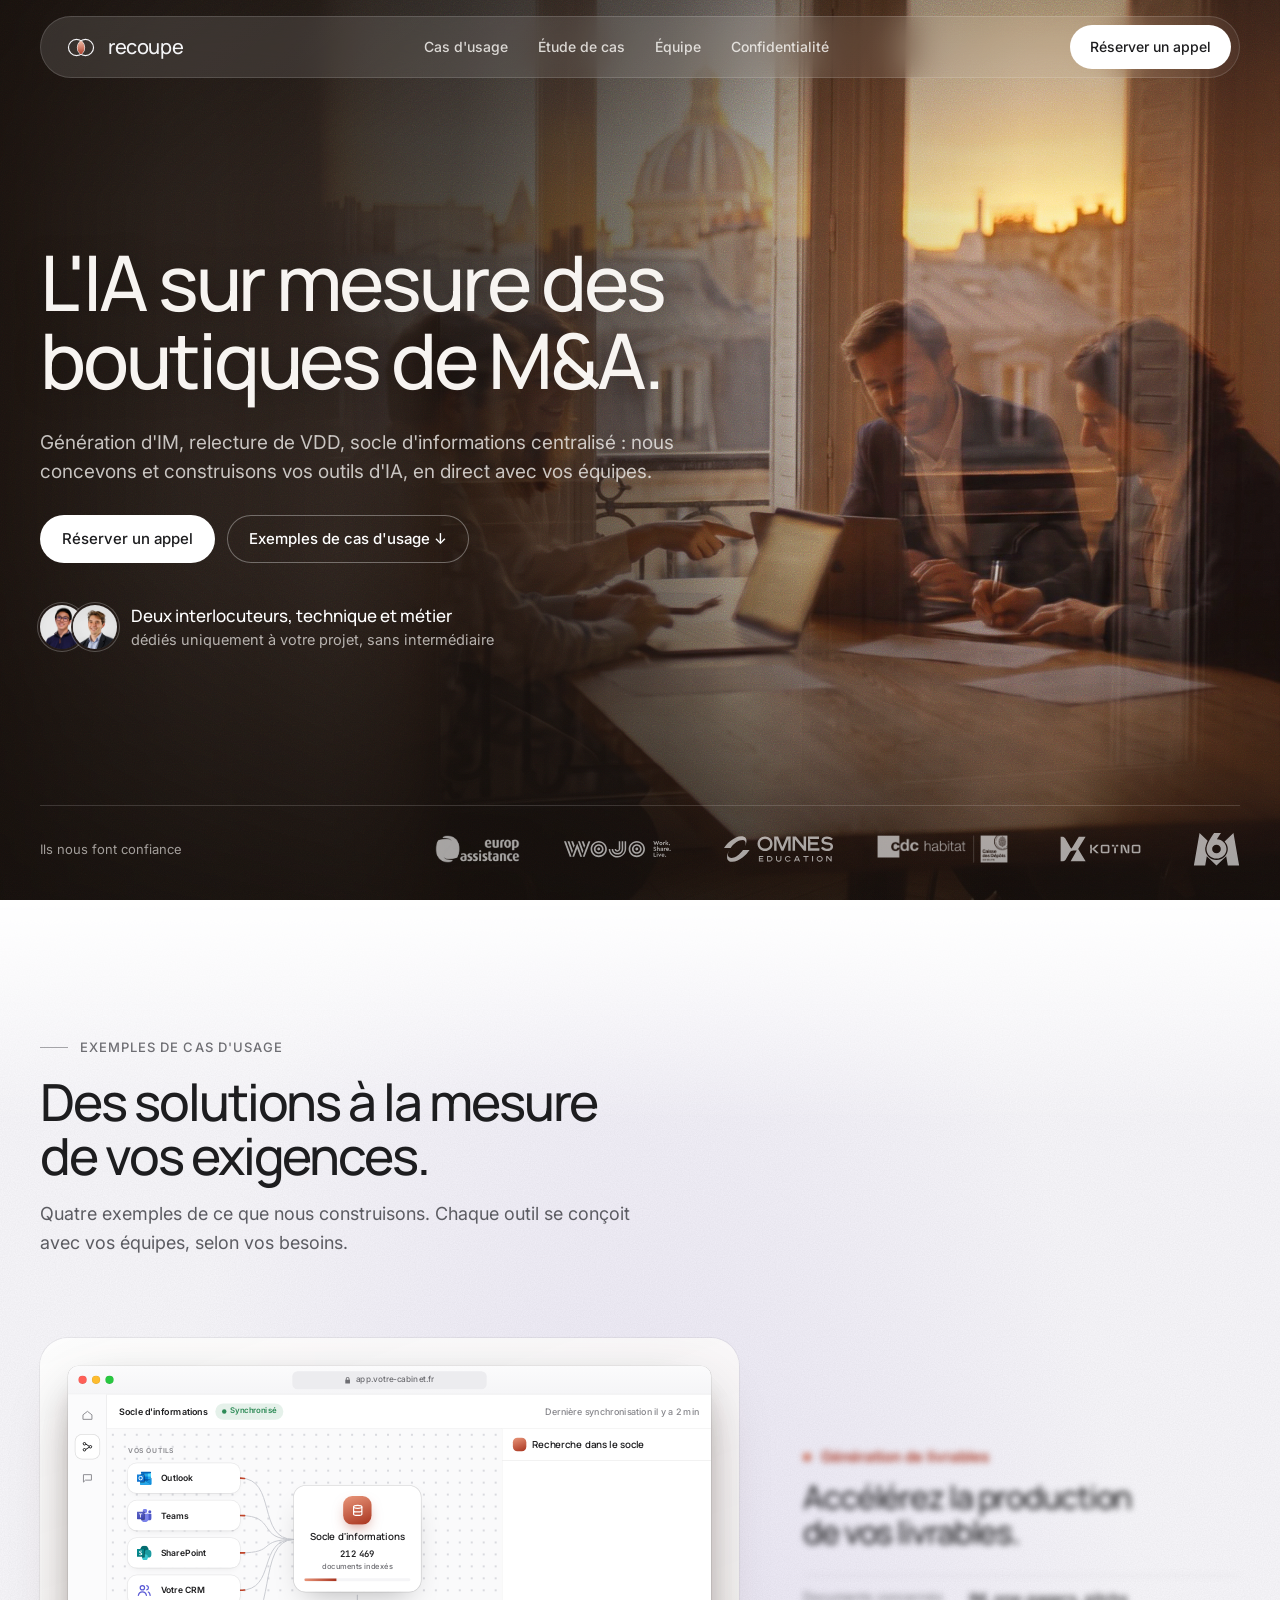
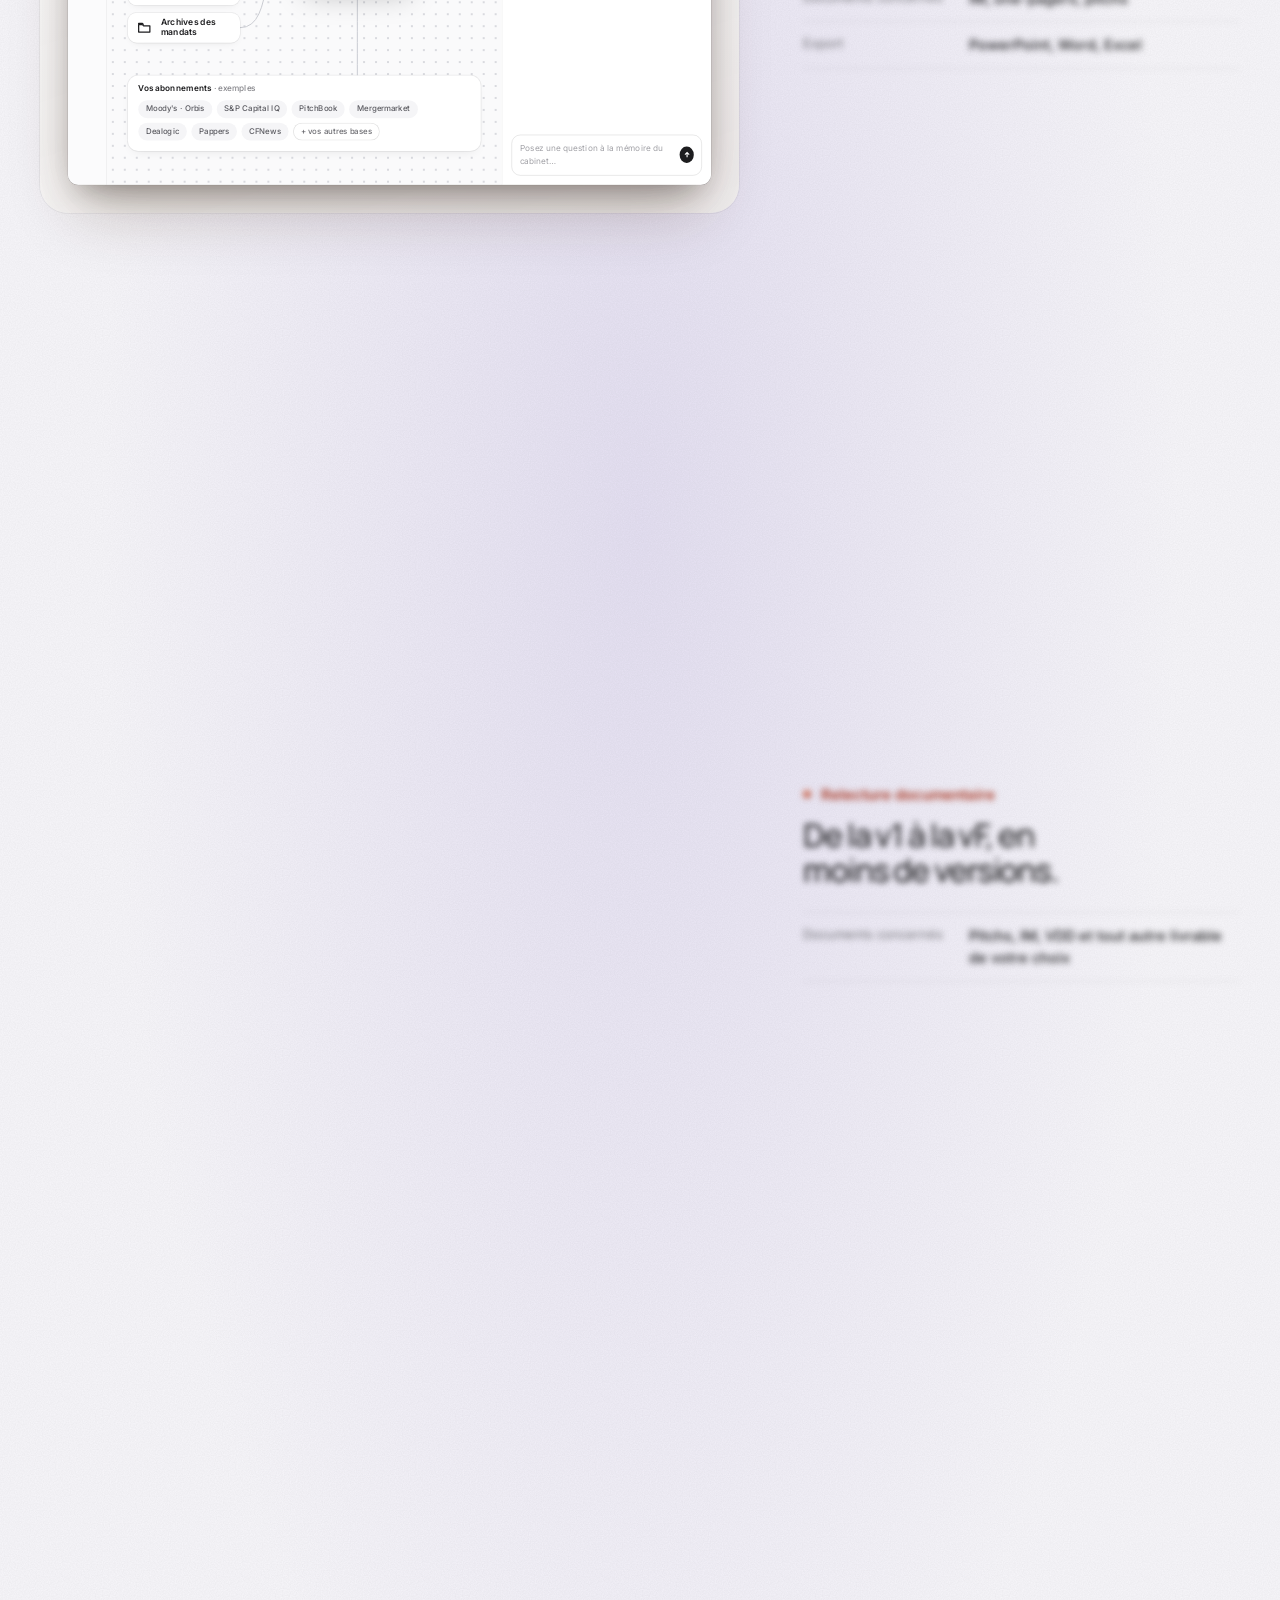
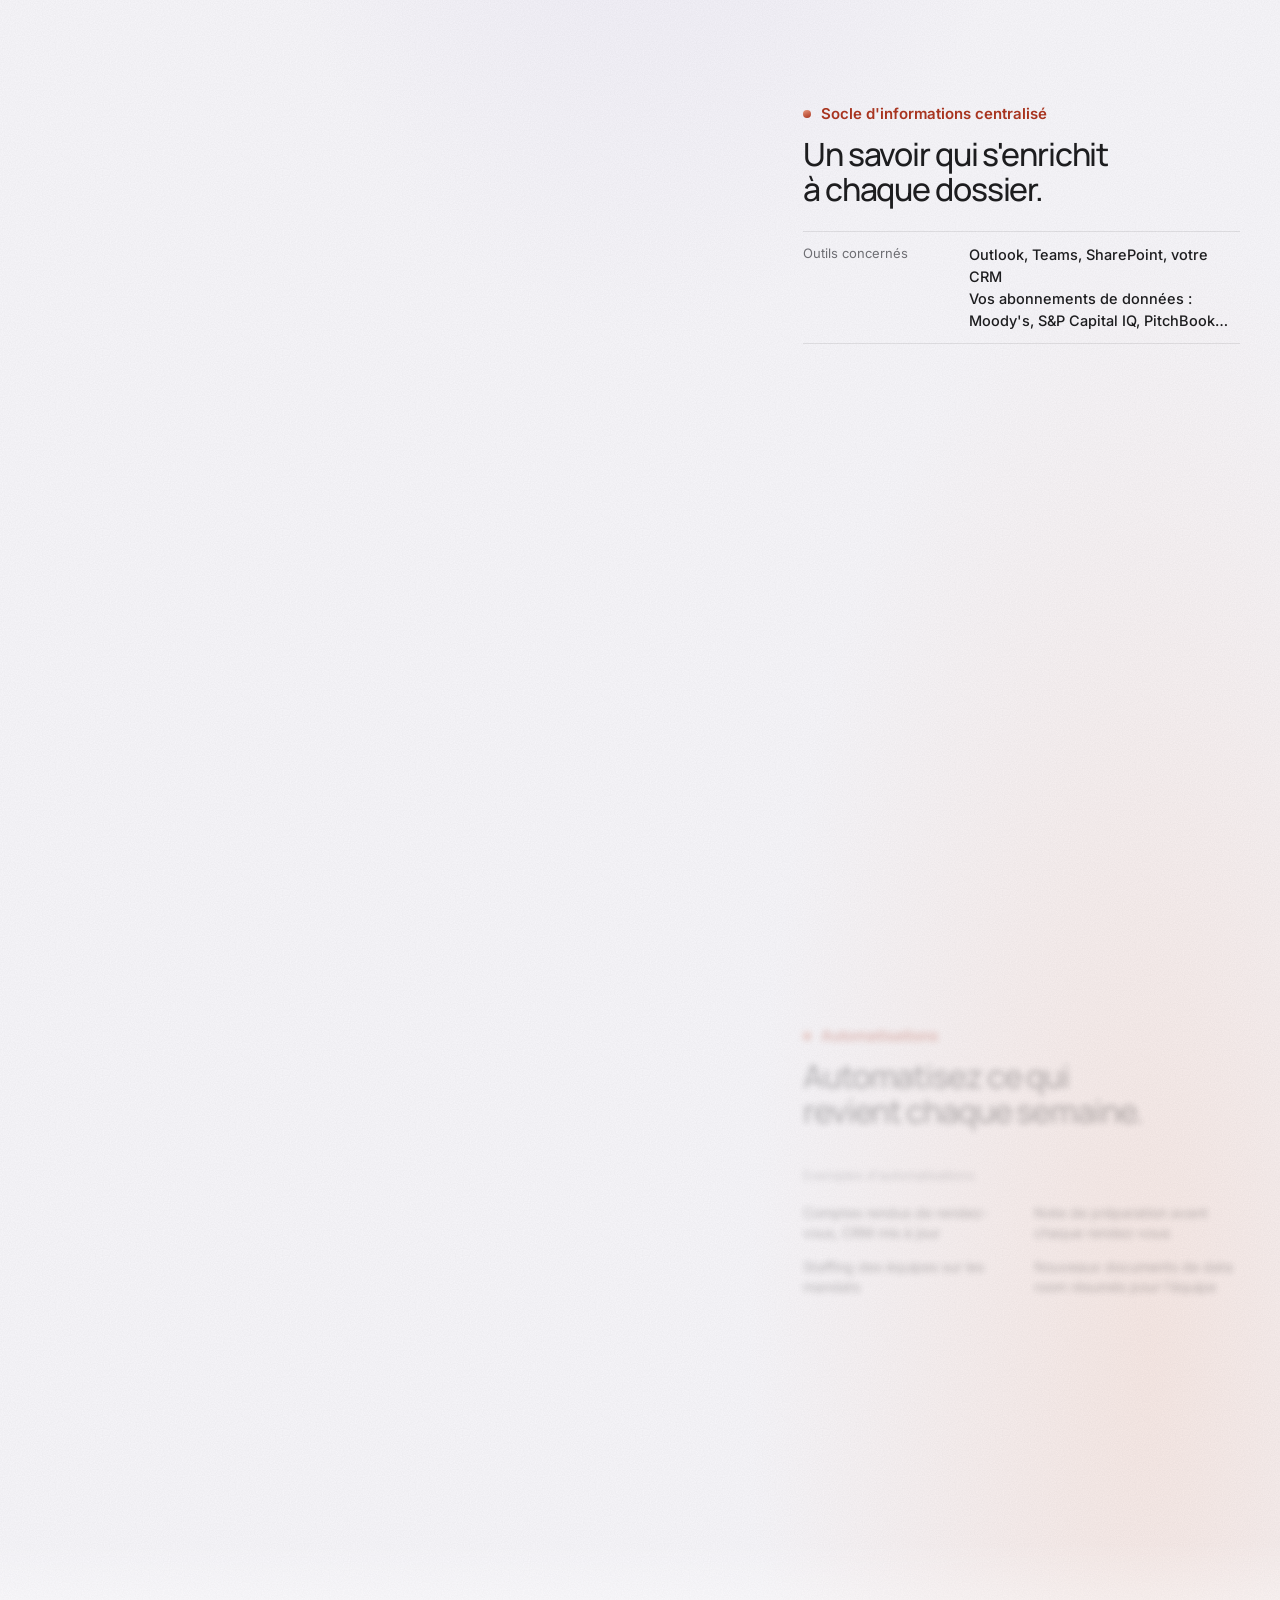
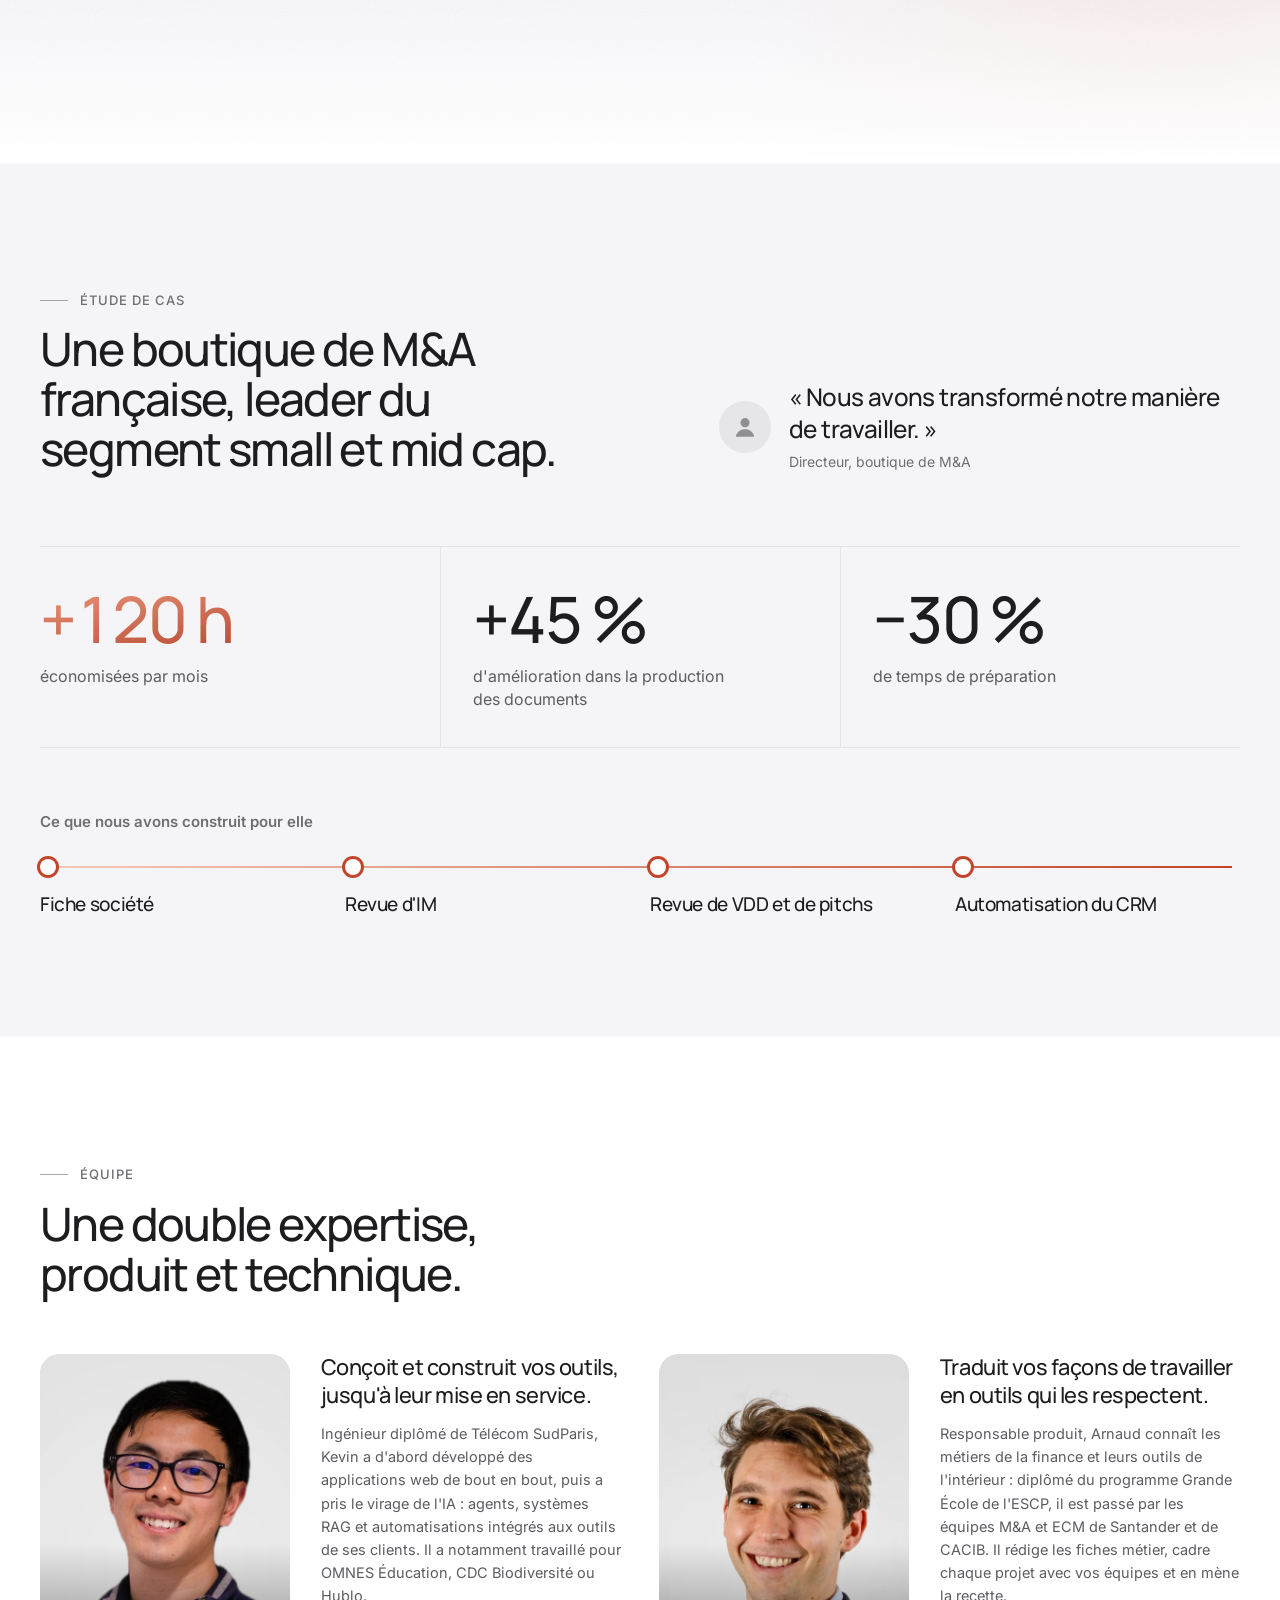
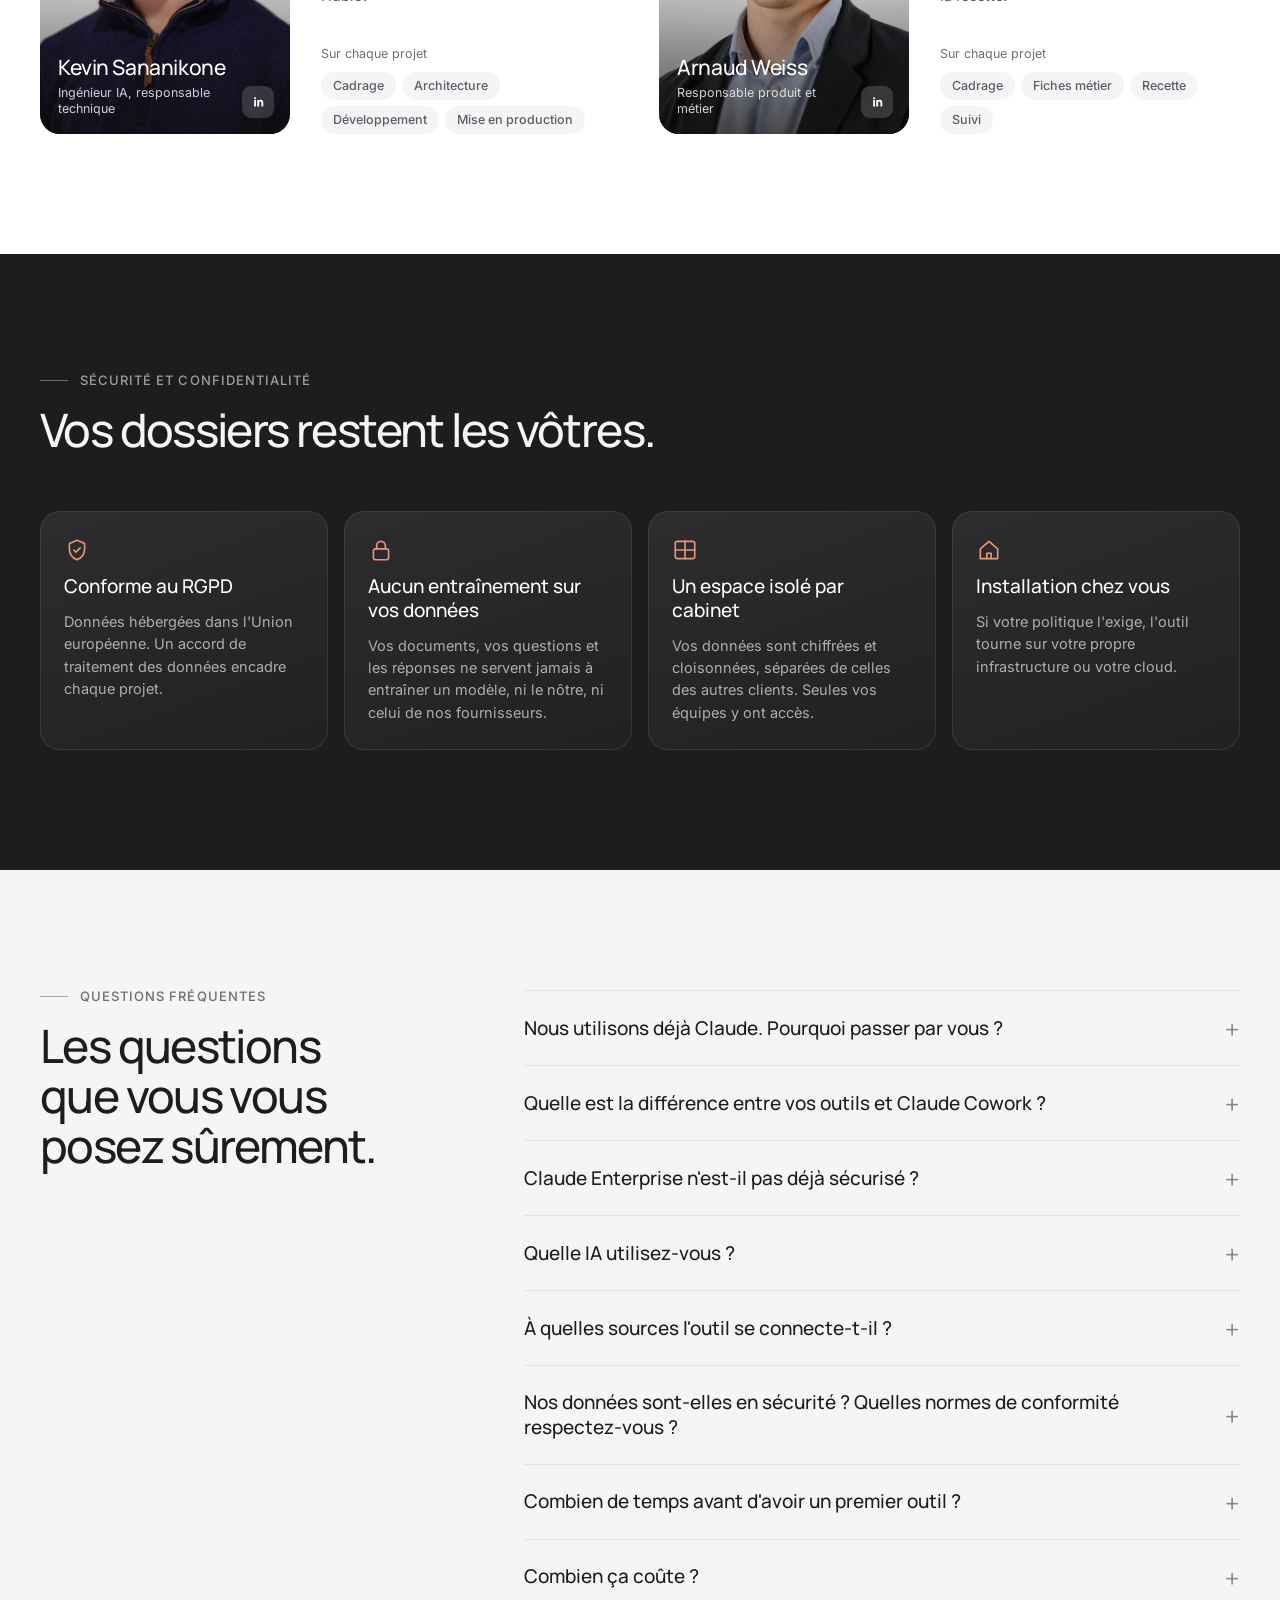
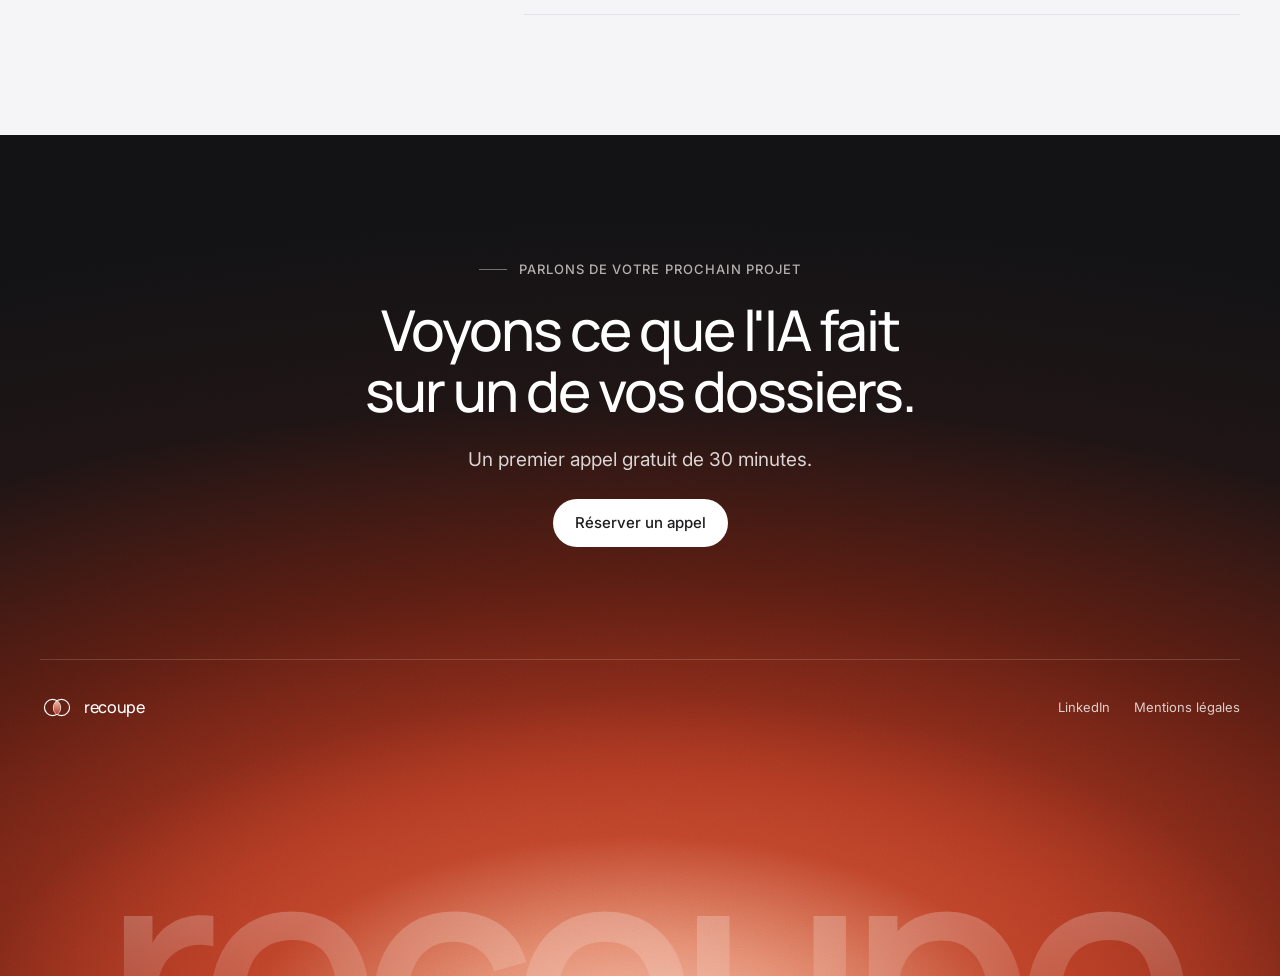
==== commit 905c43a8: "iPhone : barre Safari, mode paysage, haut de page centré - Fond général couleur nuit (zone de l'heur" ====
--- a/index.html
+++ b/index.html
@@ -2,7 +2,8 @@
 <html lang="fr">
 <head>
   <meta charset="utf-8">
-  <meta name="viewport" content="width=device-width, initial-scale=1">
+  <meta name="viewport" content="width=device-width, initial-scale=1, viewport-fit=cover">
+  <meta name="theme-color" content="#17120F">
   <title>Recoupe · L'agence IA des boutiques M&amp;A</title>
   <meta name="description" content="Nous concevons et construisons, avec vos équipes, les outils d'IA des boutiques de M&amp;A et des cabinets de transaction services.">
   <link rel="icon" href="favicon.svg" type="image/svg+xml">
@@ -11,9 +12,9 @@
   <link rel="preconnect" href="https://fonts.googleapis.com">
   <link rel="preconnect" href="https://fonts.gstatic.com" crossorigin>
   <link href="https://fonts.googleapis.com/css2?family=Manrope:wght@400;500;600&family=Inter:wght@400;500;600;700&family=JetBrains+Mono:wght@400;500&display=swap" rel="stylesheet">
-  <link rel="stylesheet" href="styles.css?v=45">
+  <link rel="stylesheet" href="styles.css?v=54">
   <link rel="stylesheet" href="ab.css?v=1">
-  <link rel="stylesheet" href="cas.css?v=45">
+  <link rel="stylesheet" href="cas.css?v=47">
 </head>
 <body>
 
@@ -109,7 +110,7 @@
         <cas-demos></cas-demos>
         <button type="button" class="cx-pause" aria-label="Mettre l'animation en pause" aria-pressed="false"><svg class="i-pause" viewBox="0 0 16 16" fill="currentColor"><rect x="4" y="3" width="2.6" height="10" rx="1"/><rect x="9.4" y="3" width="2.6" height="10" rx="1"/></svg><svg class="i-play" viewBox="0 0 16 16" fill="currentColor"><path d="M5 3.2v9.6a.6.6 0 0 0 .9.5l7.6-4.8a.6.6 0 0 0 0-1L5.9 2.7a.6.6 0 0 0-.9.5z"/></svg></button>
       </div>
-      <p class="cx-rotate"><svg viewBox="0 0 24 24" fill="none" stroke="currentColor" stroke-width="1.8" stroke-linecap="round" stroke-linejoin="round" aria-hidden="true"><rect x="7" y="2.5" width="10" height="19" rx="2.2"/><path d="M20.5 9a8.5 8.5 0 0 1-1.6 7.4M19.6 13.6l-.7 2.8-2.8-.6"/></svg>Tournez votre téléphone pour voir l'animation en grand.</p>
+      <p class="cx-rotate"><svg viewBox="0 0 24 24" fill="none" stroke="currentColor" stroke-width="1.8" stroke-linecap="round" stroke-linejoin="round" aria-hidden="true"><rect x="7" y="2.5" width="10" height="19" rx="2.2"/><path d="M20.5 9a8.5 8.5 0 0 1-1.6 7.4M19.6 13.6l-.7 2.8-2.8-.6"/></svg>Tournez votre téléphone pour agrandir l'animation.</p>
       <div class="cx-list">
         <article class="cx-item on">
           <div class="cx-pin">
@@ -277,6 +278,6 @@
 
 <script src="ab.js?v=1"></script>
 <script src="script.js?v=17"></script>
-<script src="cas.js?v=24"></script>
+<script src="cas.js?v=25"></script>
 </body>
 </html>
--- a/styles.css
+++ b/styles.css
@@ -533,3 +533,65 @@
 @media (max-width: 860px) { .nav:not(.is-solid) .nav-in { background: linear-gradient(140deg, rgba(20,15,12,.5), rgba(20,15,12,.36)); } }
 /* petits ordinateurs et iPad à l'horizontale : le sous-titre reste dans la zone assombrie */
 @media (min-width: 861px) and (max-width: 1180px) { .hero .lead { max-width: 42ch; } }
+/* Safari sur iPhone colore la zone de l'heure et de la barre d'adresse avec le fond de la page :
+   fond général couleur nuit (comme le haut de page), sections claires en blanc explicite */
+html, body { background: var(--night); }
+.sec:not(.sec-mist):not(.secu), #cas.cx { background-color: #fff; }
+/* Téléphone tenu à l'horizontale : écran trop bas pour une barre fixe, elle défile avec la page */
+@media (orientation: landscape) and (max-height: 520px) and (max-width: 1100px) { .nav { position: absolute; } }
+/* iPhone (encoche, bords arrondis) : le site passe sous les zones réservées, le texte reste à l'écart */
+:root { --gut: max(var(--pad), env(safe-area-inset-left), env(safe-area-inset-right)); }
+.wrap { width: min(var(--wrap), 100% - 2 * var(--gut)); }
+
+/* ===== Téléphone tenu à l'horizontale : haut de page compact, texte à gauche, personnes visibles à droite ===== */
+@media (orientation: landscape) and (max-height: 520px) and (max-width: 1100px) {
+  .hero { min-height: 100svh; }
+  .hero-par { inset: 0; height: auto; -webkit-mask-image: none; mask-image: none; }
+  .hero[data-fond="reunion"] .hero-par .hero-bg { object-position: 85% 45%; transform-origin: 85% 45%; }
+  .hero-scrim { background:
+    linear-gradient(90deg, rgba(20,15,12,.92) 0%, rgba(20,15,12,.82) 38%, rgba(20,15,12,.55) 55%, rgba(20,15,12,.12) 72%, rgba(20,15,12,0) 85%),
+    linear-gradient(180deg, rgba(20,15,12,.35) 0%, rgba(20,15,12,0) 25%, rgba(20,15,12,0) 65%, rgba(20,15,12,.8) 100%); }
+  .hero-in { flex: 1; display: flex; flex-direction: column; justify-content: center; align-items: stretch; padding: calc(16px + var(--nav-h) + 14px) 0 14px; min-height: 0; }
+  .hero-copy { align-items: flex-start; text-align: left; max-width: 56%; margin-inline: 0; gap: 12px; }
+  .hero .h1 { font-size: clamp(28px, 9.5svh, 42px); }
+  .hero .lead { font-size: 14.5px; line-height: 1.5; max-width: 46ch; margin-inline: 0; }
+  .hero .ctas { flex-direction: row; justify-content: flex-start; align-items: center; gap: 8px; margin-top: 2px; }
+  .hero .ctas .btn { width: auto; height: 42px; padding: 0 18px; font-size: 14px; }
+  .hero .ctas .btn-ghost { box-shadow: inset 0 0 0 1px rgba(255,255,255,.34); }
+  .duo { align-self: flex-start; margin-top: 4px; }
+  .duo-faces img { width: 36px; height: 36px; }
+  .duo-txt b { font-size: 14.5px; }
+  .duo-txt span { display: none; }
+  .hero .logos .wrap { flex-direction: row; align-items: center; gap: 20px; padding-block: 14px 18px; }
+  .hero .logos-row { display: flex; flex-wrap: nowrap; justify-content: space-between; gap: 18px; width: auto; flex: 1; }
+  .hero .logos-row img { zoom: .72; }
+  .hero .ctas .lg-only { display: none; } .hero .ctas .sm-only { display: inline; }
+  .hero .ctas { flex-wrap: nowrap; }
+}
+.nav { top: max(16px, calc(env(safe-area-inset-top) + 8px)); }
+/* ===== Téléphones (verticale et horizontale) : texte du haut de page centré, comme sur tablette (25/11) ===== */
+@media (max-width: 560px), (orientation: landscape) and (max-height: 520px) and (max-width: 1100px) {
+  .hero-copy { align-items: center; text-align: center; margin-inline: auto; }
+  .hero .lead { margin-inline: auto; }
+  .hero .ctas { justify-content: center; }
+  .duo { align-self: center; }
+}
+@media (orientation: landscape) and (max-height: 520px) and (max-width: 1100px) {
+  .hero-copy { max-width: 640px; }
+  .hero[data-fond="reunion"] .hero-par .hero-bg { object-position: 66% 45%; transform-origin: 66% 45%; }
+  .hero-scrim { background: radial-gradient(60% 60% at 50% 50%, rgba(20,15,12,.8), rgba(20,15,12,.55) 60%, rgba(20,15,12,.3) 100%), linear-gradient(180deg, rgba(20,15,12,.35) 0%, rgba(20,15,12,0) 25%, rgba(20,15,12,0) 65%, rgba(20,15,12,.8) 100%); }
+  .hero .logos .wrap { justify-content: center; }
+}
+/* Téléphone à la verticale : photos des deux interlocuteurs au-dessus de la phrase, l'ensemble centré */
+@media (max-width: 560px) { .duo { flex-direction: column; gap: 8px; text-align: center; } }
+/* ===== Téléphone à la verticale (25/11) : comme sur tablette, photo en plein fond,
+   texte centré en hauteur et en largeur entre la barre du haut et « Ils nous font confiance » ===== */
+@media (max-width: 560px) {
+  .hero { min-height: 100svh; }
+  .hero-par { inset: 0; height: auto; -webkit-mask-image: none; mask-image: none; }
+  .hero[data-fond="reunion"] .hero-par .hero-bg { object-position: 68% 40%; transform-origin: 68% 45%; }
+  .hero-scrim { background: radial-gradient(85% 42% at 50% 50%, rgba(20,15,12,.8), rgba(20,15,12,.58) 60%, rgba(20,15,12,.25) 100%), linear-gradient(180deg, rgba(20,15,12,.45) 0%, rgba(20,15,12,.1) 22%, rgba(20,15,12,.3) 62%, rgba(20,15,12,.9) 100%); }
+  .hero-in { min-height: 0; flex: 1; display: flex; flex-direction: column; justify-content: center; padding: calc(16px + var(--nav-h) + 24px) 0 24px; }
+  .hero .logos .wrap { align-items: center; text-align: center; padding-block: 18px 26px; }
+  .hero .logos-row { justify-content: space-between; }
+}
--- a/cas.css
+++ b/cas.css
@@ -20,7 +20,7 @@
 .cx-bgs::after { content: ""; position: absolute; inset: 0; opacity: .28; mix-blend-mode: multiply;
   background-image: url("data:image/svg+xml,%3Csvg xmlns='http://www.w3.org/2000/svg' width='180' height='180'%3E%3Cfilter id='n'%3E%3CfeTurbulence type='fractalNoise' baseFrequency='.85' numOctaves='2'/%3E%3CfeColorMatrix values='0 0 0 0 0 0 0 0 0 0 0 0 0 0 0 0 0 0 .18 0'/%3E%3C/filter%3E%3Crect width='100%25' height='100%25' filter='url(%23n)'/%3E%3C/svg%3E"); }
 
-.cx-in { width: min(var(--wrap), 100% - 2 * var(--pad)); margin-inline: auto; }
+.cx-in { width: min(var(--wrap), 100% - 2 * var(--gut, var(--pad))); margin-inline: auto; }
 
 .cx-head { max-width: 820px; margin-bottom: 80px; }
 .cx-eyebrow { display: inline-flex; align-items: center; gap: 10px; font: 600 15px/1 Inter, sans-serif; color: var(--sun-4); }
@@ -132,7 +132,7 @@
 @media (max-width: 1180px) {
   .tm-grid { grid-template-columns: 1fr; max-width: 760px; }
 }
-@media (max-width: 900px) {
+@media (max-width: 900px), (orientation: landscape) and (max-height: 520px) and (max-width: 1100px) {
   .cx-grid { grid-template-columns: minmax(0, 1fr); }
   .cx-panel { position: relative; top: 0; }
   .cx-item, .cx-item:first-child, .cx-item:last-child { min-height: 0; padding: 32px 0; opacity: 1; }
@@ -175,7 +175,7 @@
 .cx-item, .cx-item:first-child, .cx-item:last-child { min-height: calc(var(--ph, 560px) + 50vh); padding: 0; display: block; }
 .cx-item:last-child { min-height: calc(var(--ph, 560px) + 25vh); }
 .cx-pin { position: sticky; top: max(90px, calc(50vh - var(--ph, 560px) / 2 + 30px)); min-height: var(--ph, 560px); display: flex; flex-direction: column; justify-content: center; padding: 24px 0; }
-@media (max-width: 900px) {
+@media (max-width: 900px), (orientation: landscape) and (max-height: 520px) and (max-width: 1100px) {
   .cx-item, .cx-item:first-child, .cx-item:last-child { min-height: 0; }
   .cx-pin { position: static; min-height: 0; }
 }
@@ -206,7 +206,7 @@
    Onglets en haut, titre du cas, animation en grand, détails en dessous.
    Les blocs de texte restent dans le HTML ; ils sont replacés dans la grille et superposés. */
 .cx-tabs { display: none; }
-@media (max-width: 900px) {
+@media (max-width: 900px), (orientation: landscape) and (max-height: 520px) and (max-width: 1100px) {
   #cas.cx { padding: 80px 0 72px; }
   .cx-head { margin-bottom: 32px; }
   .cx-head p { font-size: 16.5px; }
@@ -232,7 +232,7 @@
   .cx-meta > div { padding: 12px 0; }
   .cx-auto li { padding: 9px 0; font-size: 14.5px; }
 }
-@media (min-width: 640px) and (max-width: 900px) {
+@media (min-width: 640px) and (max-width: 900px), (orientation: landscape) and (max-height: 520px) and (max-width: 1100px) {
   .cx-panel { padding: 16px; border-radius: 24px; }
   .cx-auto { grid-template-columns: 1fr 1fr; }
   .cx-auto li:nth-child(2) { border-top: 0; }
@@ -257,6 +257,7 @@
   .cx-item .cx-meta { margin-top: 64px; }
 }
 /* Téléphone tenu à l'horizontale : l'animation entière tient dans la hauteur de l'écran */
-@media (max-width: 960px) and (max-height: 500px) and (orientation: landscape) {
-  .cx-panel { width: min(100%, calc((100svh - 32px) * 860 / 560 + 32px)); justify-self: center; }
-}
+@media (orientation: landscape) and (max-height: 520px) and (max-width: 1100px) {
+  .cx-panel { width: min(100%, calc((100svh - 12px) * 860 / 560)); justify-self: center; padding: 0; border-radius: 14px; }
+  .cx-panel cas-demos { border-radius: 14px; overflow: hidden; }
+}
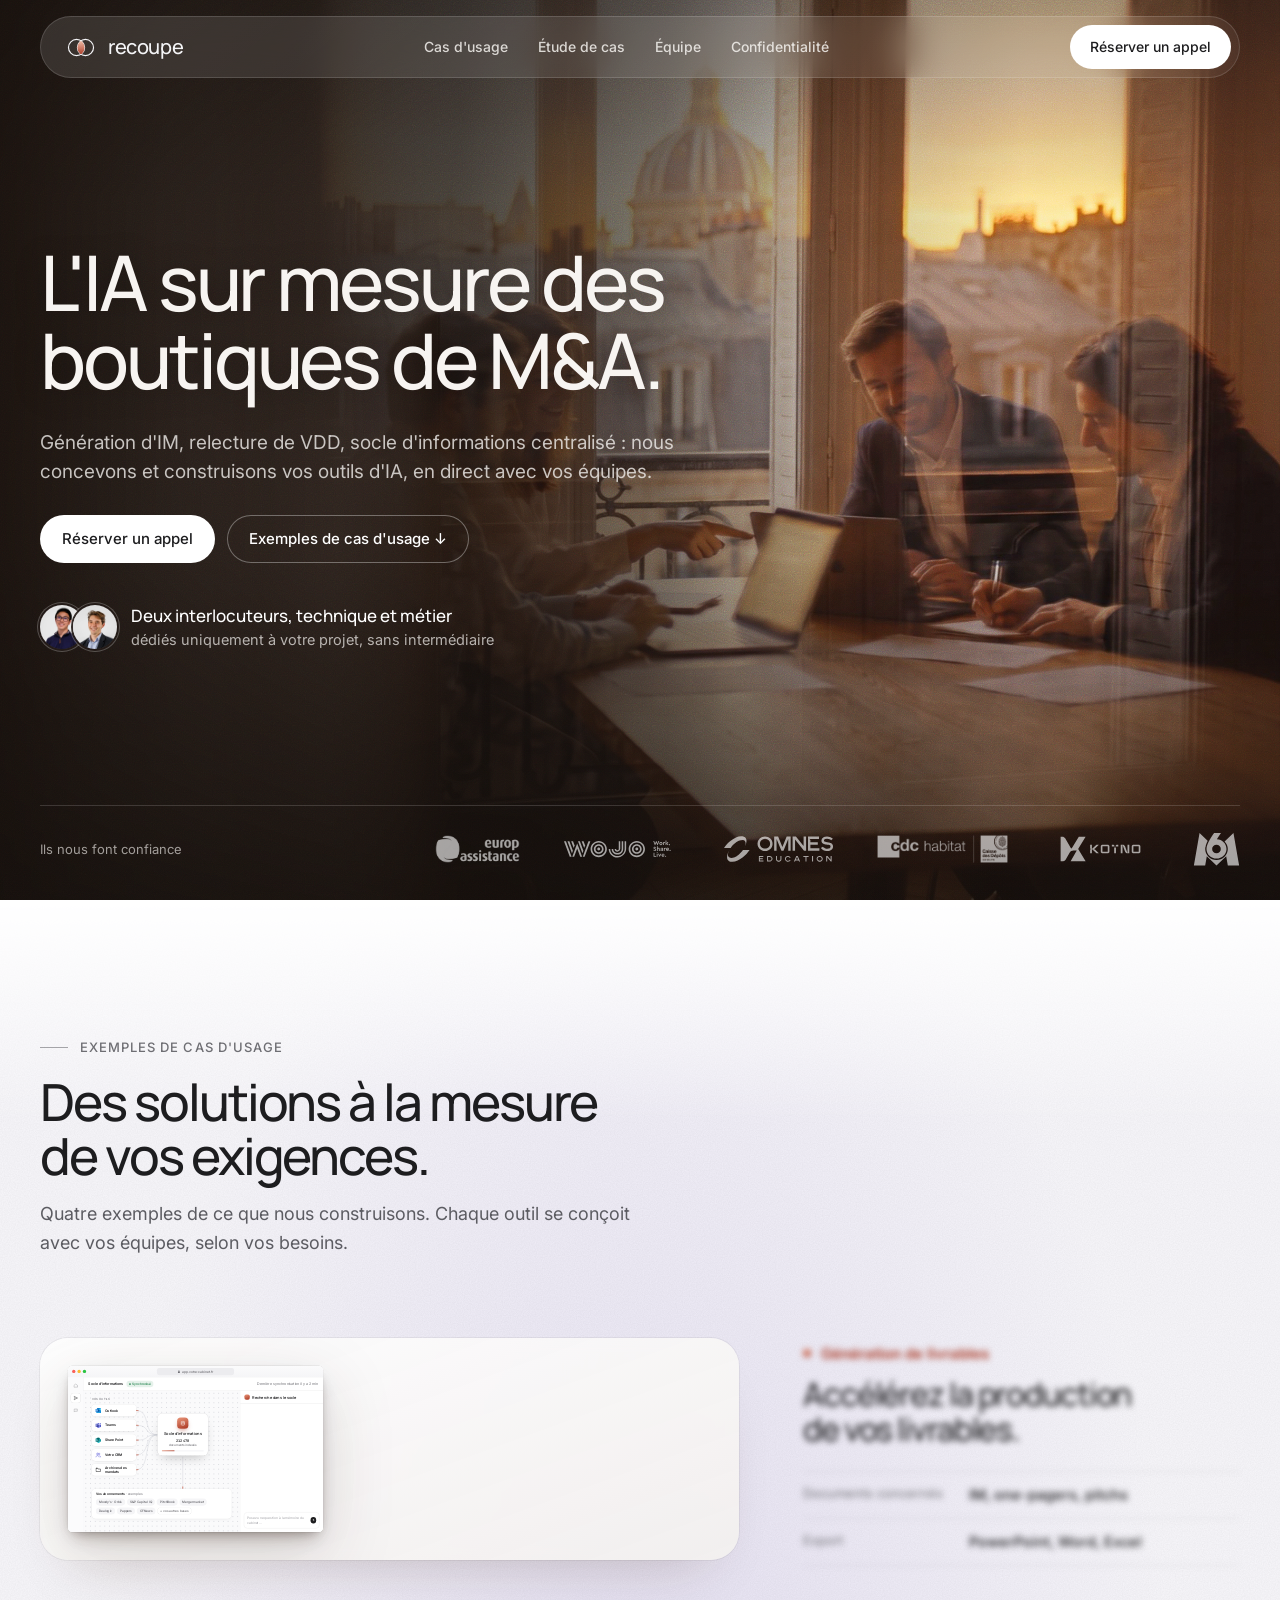
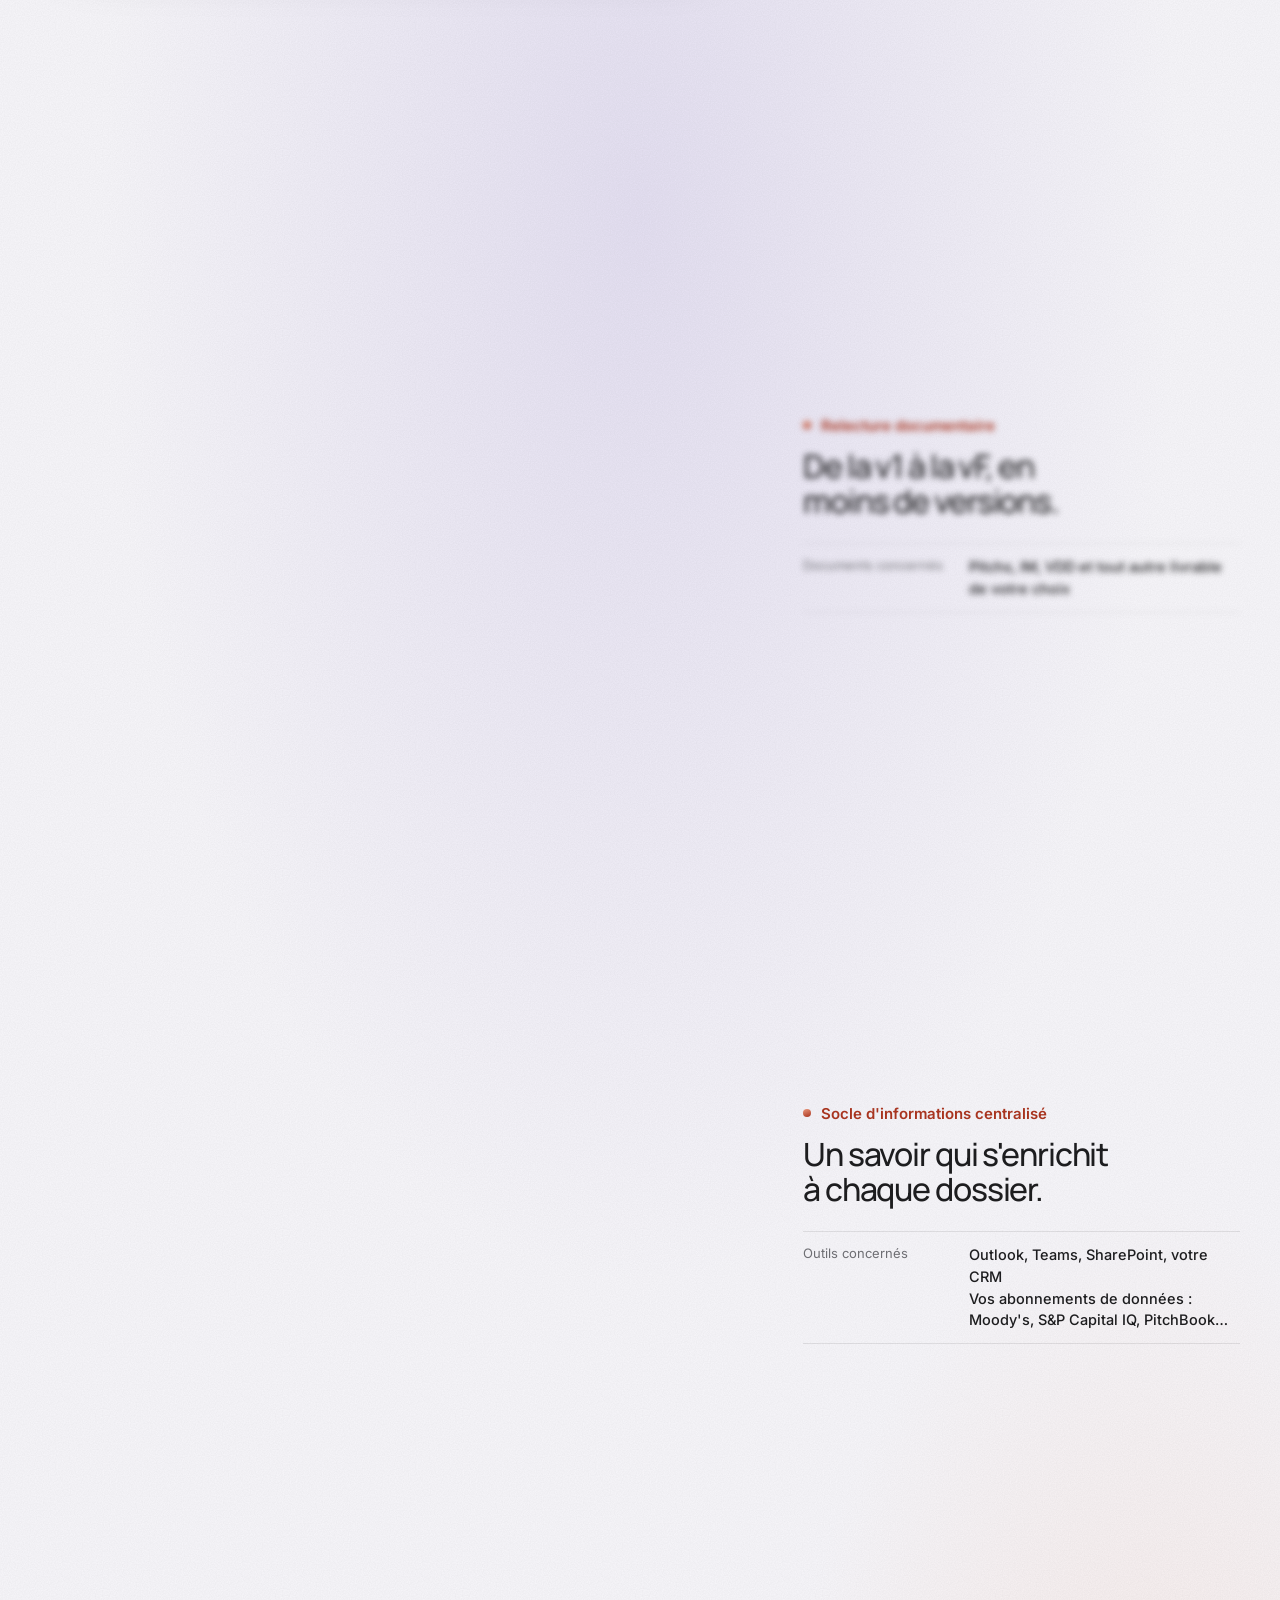
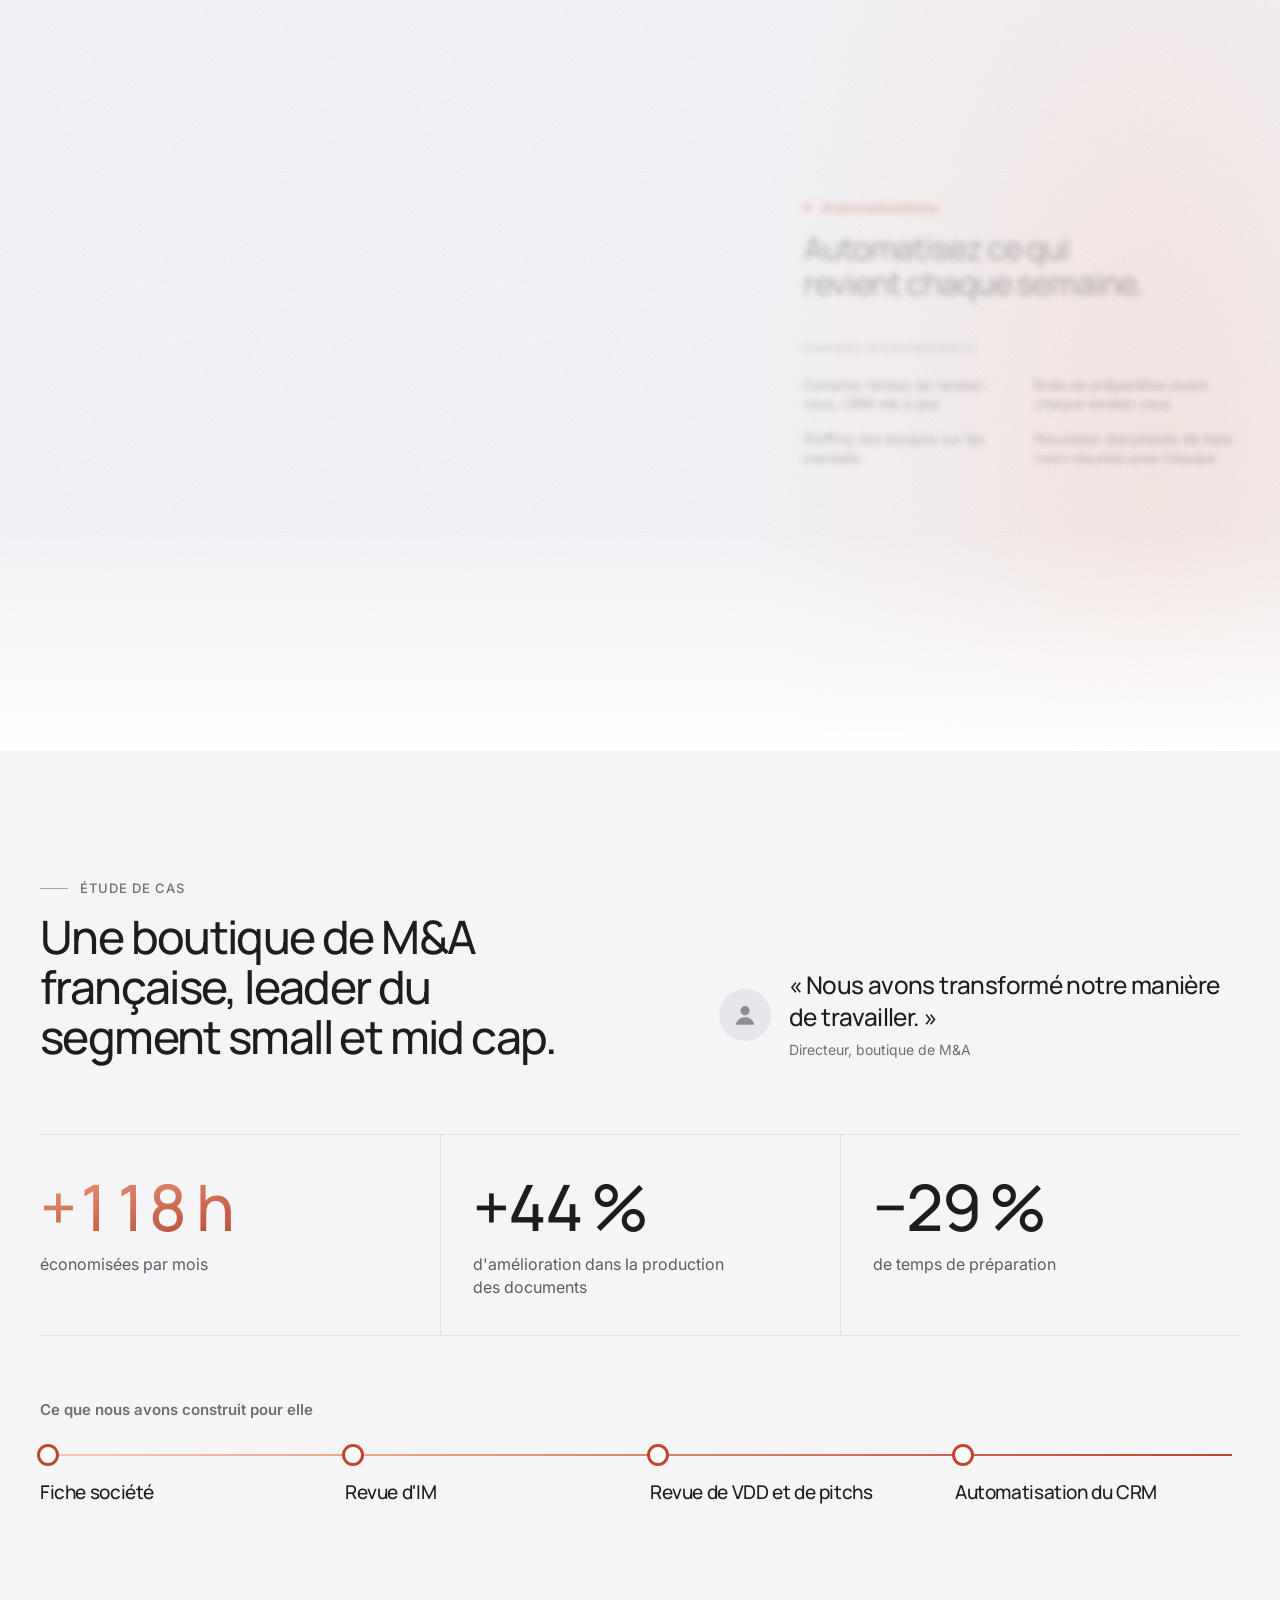
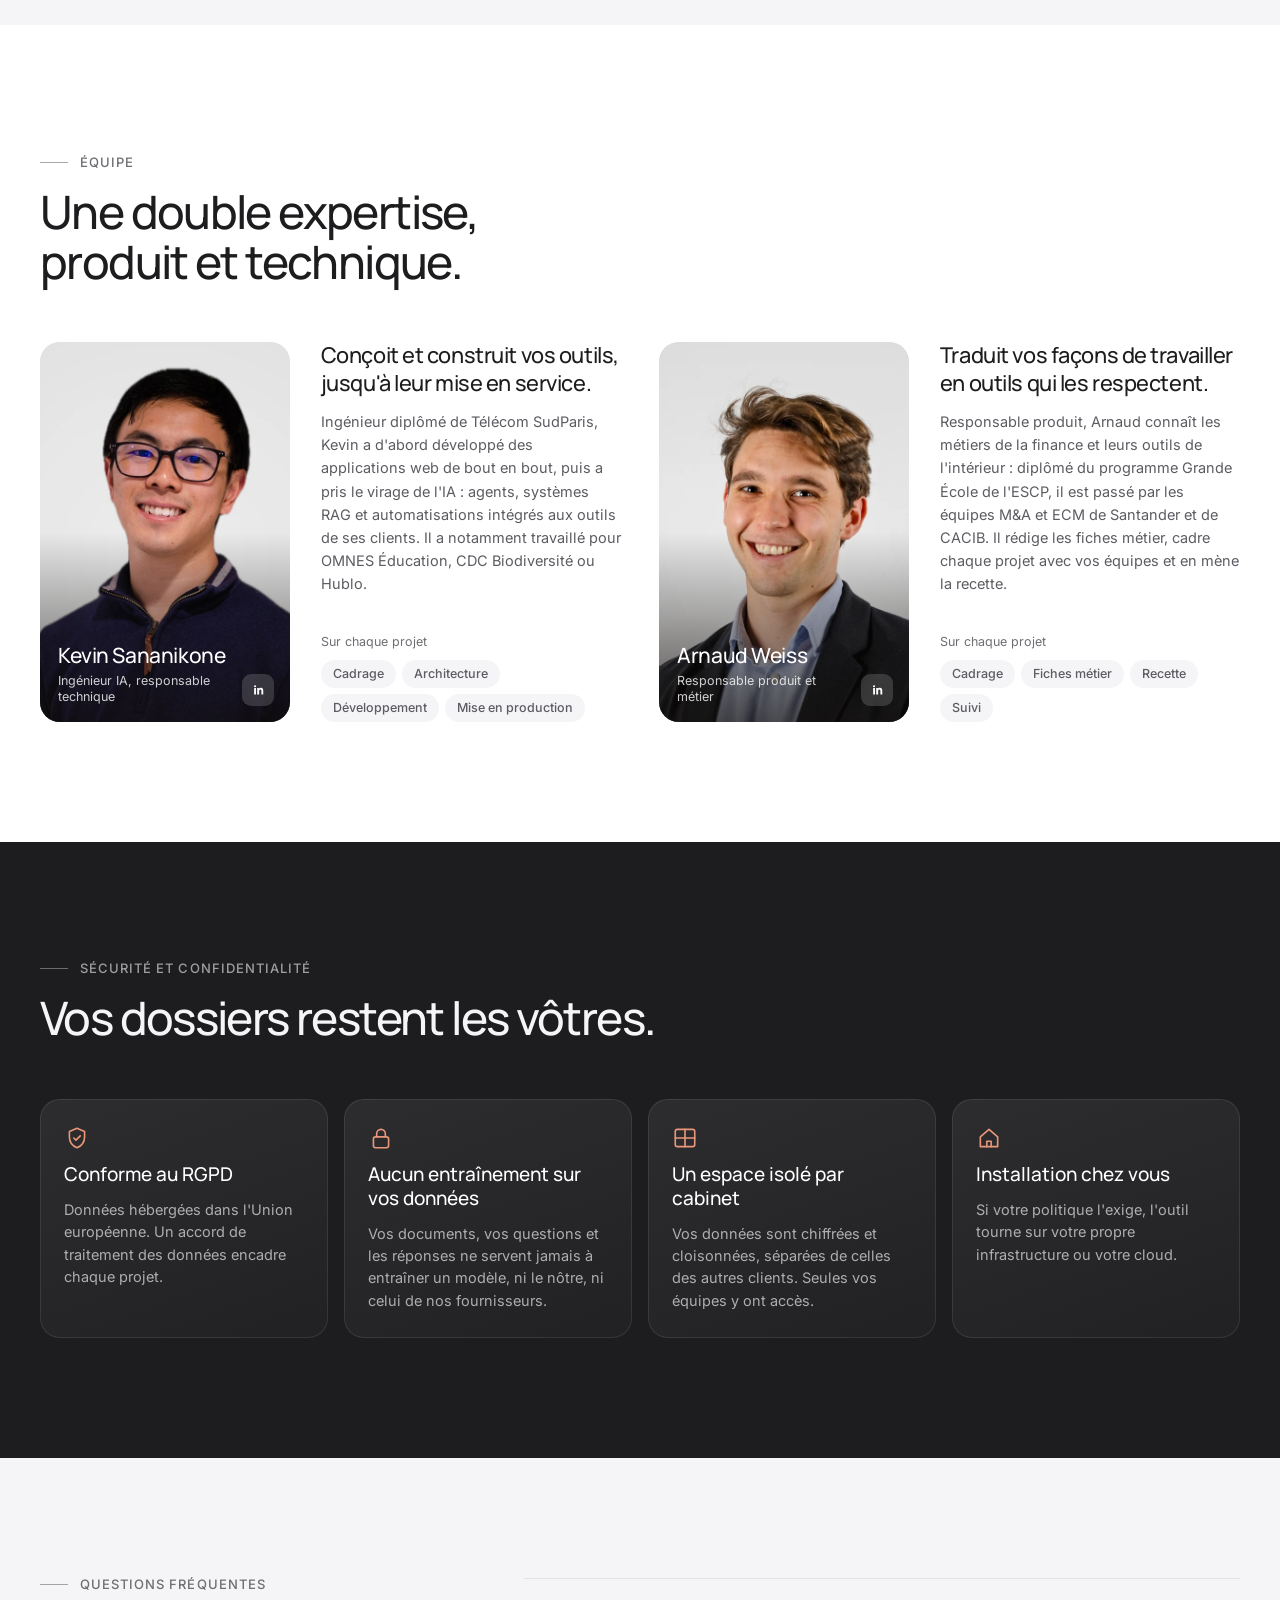
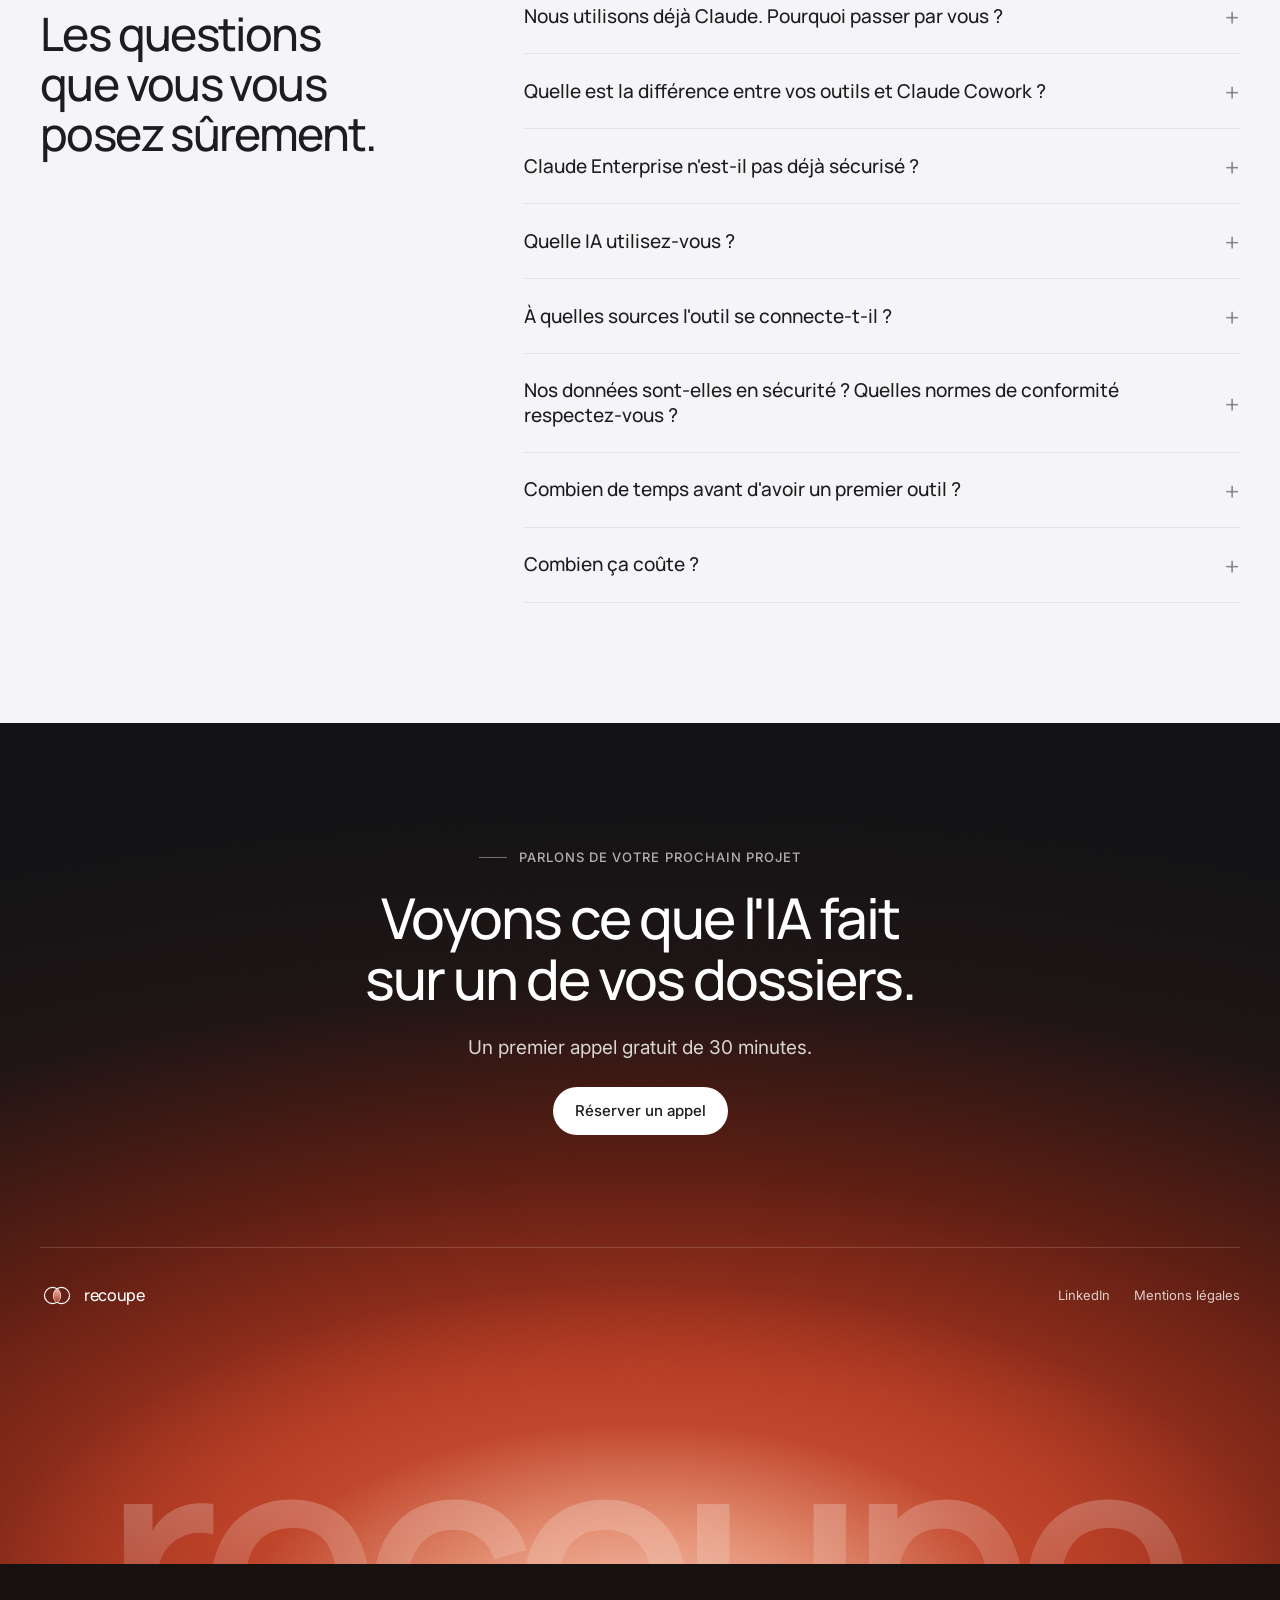
==== commit dfd45f63: "Mobile : démos recadrées zone par zone, finitions tactiles, frise verticale - Cas d'usage sur téléph" ====
--- a/index.html
+++ b/index.html
@@ -12,9 +12,9 @@
   <link rel="preconnect" href="https://fonts.googleapis.com">
   <link rel="preconnect" href="https://fonts.gstatic.com" crossorigin>
   <link href="https://fonts.googleapis.com/css2?family=Manrope:wght@400;500;600&family=Inter:wght@400;500;600;700&family=JetBrains+Mono:wght@400;500&display=swap" rel="stylesheet">
-  <link rel="stylesheet" href="styles.css?v=54">
+  <link rel="stylesheet" href="styles.css?v=58">
   <link rel="stylesheet" href="ab.css?v=1">
-  <link rel="stylesheet" href="cas.css?v=47">
+  <link rel="stylesheet" href="cas.css?v=49">
 </head>
 <body>
 
@@ -110,7 +110,7 @@
         <cas-demos></cas-demos>
         <button type="button" class="cx-pause" aria-label="Mettre l'animation en pause" aria-pressed="false"><svg class="i-pause" viewBox="0 0 16 16" fill="currentColor"><rect x="4" y="3" width="2.6" height="10" rx="1"/><rect x="9.4" y="3" width="2.6" height="10" rx="1"/></svg><svg class="i-play" viewBox="0 0 16 16" fill="currentColor"><path d="M5 3.2v9.6a.6.6 0 0 0 .9.5l7.6-4.8a.6.6 0 0 0 0-1L5.9 2.7a.6.6 0 0 0-.9.5z"/></svg></button>
       </div>
-      <p class="cx-rotate"><svg viewBox="0 0 24 24" fill="none" stroke="currentColor" stroke-width="1.8" stroke-linecap="round" stroke-linejoin="round" aria-hidden="true"><rect x="7" y="2.5" width="10" height="19" rx="2.2"/><path d="M20.5 9a8.5 8.5 0 0 1-1.6 7.4M19.6 13.6l-.7 2.8-2.8-.6"/></svg>Tournez votre téléphone pour agrandir l'animation.</p>
+      <p class="cx-cap" aria-live="polite"><b>1</b><span></span></p>
       <div class="cx-list">
         <article class="cx-item on">
           <div class="cx-pin">
@@ -278,6 +278,7 @@
 
 <script src="ab.js?v=1"></script>
 <script src="script.js?v=17"></script>
-<script src="cas.js?v=25"></script>
+<script src="cas.js?v=33"></script>
+<script src="mobile.js?v=2"></script>
 </body>
 </html>
--- a/styles.css
+++ b/styles.css
@@ -595,3 +595,54 @@
   .hero .logos .wrap { align-items: center; text-align: center; padding-block: 18px 26px; }
   .hero .logos-row { justify-content: space-between; }
 }
+/* Téléphone et tablette : le haut de la photo se fond dans la couleur de la barre du navigateur (raccord sans démarcation) */
+@media (max-width: 860px), (orientation: landscape) and (max-height: 520px) and (max-width: 1100px) {
+  .hero::before { content: ""; position: absolute; inset: 0 0 auto 0; height: 150px; z-index: -1; pointer-events: none;
+    background: linear-gradient(180deg, var(--night) 0%, rgba(23,18,15,.82) 22%, rgba(23,18,15,.45) 55%, rgba(23,18,15,0) 100%); }
+}
+
+/* ===================== Finitions tactiles (25/11) ===================== */
+/* trait de progression de lecture, dans le bas de la barre du haut */
+.nav-in { position: relative; }
+.nav-prog { position: absolute; left: 26px; right: 26px; bottom: 0; height: 2px; border-radius: 2px; pointer-events: none;
+  background: linear-gradient(90deg, var(--sun-2), var(--sun-4)); transform: scaleX(0); transform-origin: 0 50%; opacity: 0; transition: opacity .4s; }
+.nav.is-solid .nav-prog { opacity: 1; }
+/* la barre se resserre une fois le haut de page passé */
+@media (max-width: 860px) {
+  .nav-in { transition: background .3s, box-shadow .3s, height .35s cubic-bezier(.2,.7,.2,1), padding .35s cubic-bezier(.2,.7,.2,1); }
+  .nav.is-solid .nav-in { height: 54px; padding-right: 5px; }
+  .nav .btn { transition: transform .15s, background .2s, box-shadow .2s, height .35s cubic-bezier(.2,.7,.2,1); }
+  .nav.is-solid .btn { height: 44px; }
+  .hero-par, .hero-copy { will-change: transform; }
+}
+/* retour au toucher : léger enfoncement, sans attendre */
+.btn, .cx-tab, .tm-in, .duo, .qa summary { -webkit-tap-highlight-color: transparent; }
+.btn:active { transform: scale(.97); transition-duration: .08s; }
+.duo:active .duo-faces { transform: scale(.96); }
+.qa summary { transition: opacity .15s; }
+.qa summary:active { opacity: .55; }
+.qa summary::after { transition: transform .3s cubic-bezier(.2,.7,.2,1); }
+.qa details[open] summary::after { transform: rotate(180deg); }
+/* la réponse d'une question se déplie en douceur */
+.qa details[open] p { animation: qa-in .45s cubic-bezier(.2,.7,.2,1) both; }
+@keyframes qa-in { from { opacity: 0; transform: translateY(-6px); } to { opacity: 1; transform: none; } }
+@media (prefers-reduced-motion: reduce) { .qa details[open] p { animation: none; } .btn:active { transform: none; } }
+/* « Ce que nous avons construit pour elle » : la frise reste une frise sur petit écran (25/11) */
+/* tablette : frise horizontale conservée, sur 4 colonnes */
+@media (min-width: 561px) and (max-width: 860px) {
+  .ev-line { grid-template-columns: repeat(4, 1fr); row-gap: 0; gap: 16px; }
+  .ev-line::before { display: block; }
+  .ev-line b { font-size: 17px; }
+}
+/* téléphone : frise verticale, trait à gauche qui relie les quatre étapes */
+@media (max-width: 560px) {
+  .ev-line { grid-template-columns: 1fr; gap: 0; row-gap: 0; margin-top: 22px; }
+  .ev-line::before { display: block; left: 7px; right: auto; top: 12px; bottom: 10px; width: 2px; height: auto;
+    background: linear-gradient(180deg, var(--sun-1), var(--sun-3)); transform-origin: 50% 0; transform: scaleY(0); }
+  .is-in .ev-line::before { transform: scaleY(1); }
+  .ev-line li { padding: 0 0 26px 36px; transform: translateX(-8px); }
+  .ev-line li:last-child { padding-bottom: 0; }
+  .ev-line li::before { top: 3px; }
+  .is-in .ev-line li { transform: none; }
+  .ev-line b { font-size: 18px; line-height: 1.25; }
+}
--- a/cas.css
+++ b/cas.css
@@ -249,15 +249,32 @@
 }
 /* Écrans tactiles : zone de toucher du lien LinkedIn portée à 44 px sans changer le visuel */
 @media (pointer: coarse) { .tm-in { position: relative; } .tm-in::before { content: ""; position: absolute; inset: -6px; } }
-/* Indication « tournez votre téléphone » : téléphone tenu à la verticale uniquement */
-.cx-rotate { display: none; }
-@media (max-width: 639px) and (orientation: portrait) {
-  .cx-rotate { grid-area: meta; align-self: start; display: flex; align-items: center; gap: 8px; margin: 14px 0 0; padding-right: 56px; font-size: 13px; line-height: 1.4; color: var(--grey); }
-  .cx-rotate svg { flex: none; width: 18px; height: 18px; }
-  .cx-item .cx-meta { margin-top: 64px; }
-}
+/* Téléphone à la verticale : cadre vertical sur une zone de l'outil à la fois + légende de l'étape en cours */
+.cx-cap { display: none; }
+#cas.cx-phone .cx-panel cas-demos { overflow: hidden; border-radius: 16px; background: #fff; box-shadow: 0 0 0 1px rgba(0,0,0,.06), 0 18px 40px -22px rgba(40,18,8,.35); filter: none; }
+#cas.cx-phone .cx-cap { grid-area: meta; align-self: start; display: flex; align-items: flex-start; gap: 10px; min-height: 66px; margin: 16px 0 0; padding-right: 52px; font-size: 15px; line-height: 1.45; color: var(--ink); }
+#cas.cx-phone .cx-cap b { flex: none; width: 22px; height: 22px; border-radius: 50%; background: var(--ink); color: #fff; font: 600 12px/22px Inter, sans-serif; text-align: center; }
+#cas.cx-phone .cx-cap.flash span, #cas.cx-phone .cx-cap.flash b { animation: capin .5s cubic-bezier(.2,.7,.2,1) both; }
+@keyframes capin { from { opacity: 0; transform: translateY(6px); } to { opacity: 1; transform: none; } }
+#cas.cx-phone .cx-item .cx-meta { margin-top: 96px; }
+@media (prefers-reduced-motion: reduce) { #cas.cx-phone .cx-cap.flash span, #cas.cx-phone .cx-cap.flash b { animation: none; } }
 /* Téléphone tenu à l'horizontale : l'animation entière tient dans la hauteur de l'écran */
 @media (orientation: landscape) and (max-height: 520px) and (max-width: 1100px) {
   .cx-panel { width: min(100%, calc((100svh - 12px) * 860 / 560)); justify-self: center; padding: 0; border-radius: 14px; }
   .cx-panel cas-demos { border-radius: 14px; overflow: hidden; }
 }
+
+/* ---------- onglets : pastille qui glisse d'un cas à l'autre, jauge de la démo en cours ---------- */
+.cx-pill { display: none; }
+@media (max-width: 900px), (orientation: landscape) and (max-height: 520px) and (max-width: 1100px) {
+  .cx-tabs.has-pill { position: relative; }
+  .cx-tabs.has-pill .cx-pill { display: block; position: absolute; left: 0; top: 2px; height: 44px; border-radius: 999px; background: var(--ink); overflow: hidden; pointer-events: none;
+    transition: transform .5s cubic-bezier(.3,1.2,.4,1), width .5s cubic-bezier(.2,.7,.2,1); will-change: transform; }
+  .cx-pill i { position: absolute; left: 0; right: 0; bottom: 0; height: 3px; background: linear-gradient(90deg, var(--sun-2), var(--sun-3)); transform: scaleX(0); transform-origin: 0 50%; }
+  .cx-tabs.has-pill .cx-tab { position: relative; z-index: 1; transition: color .3s, transform .15s; }
+  .cx-tabs.has-pill .cx-tab[aria-selected="true"] { background: transparent; box-shadow: none; }
+  .cx-tab:active { transform: scale(.96); }
+  .cx-panel { touch-action: pan-y; }
+}
+@keyframes cxgauge { from { transform: scaleX(0); } to { transform: scaleX(1); } }
+@media (prefers-reduced-motion: reduce) { .cx-tabs.has-pill .cx-pill { transition: none; } }
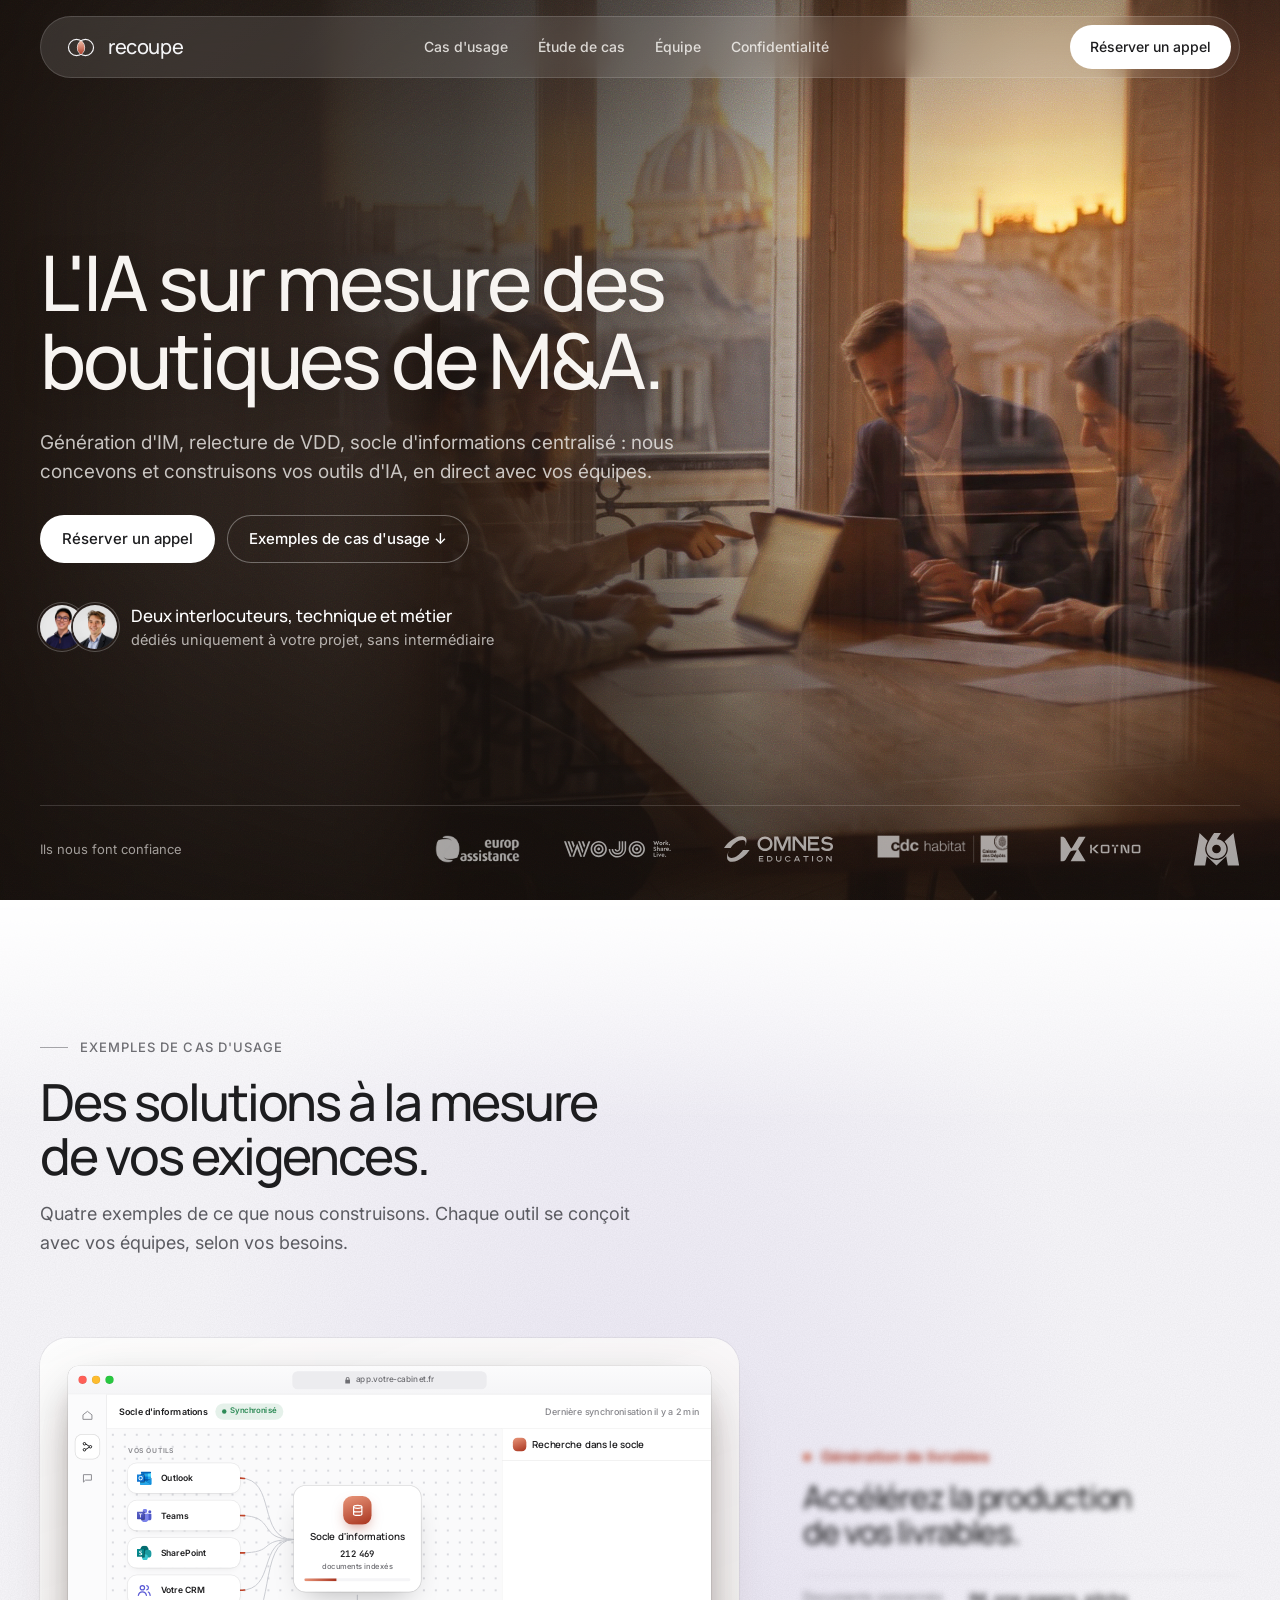
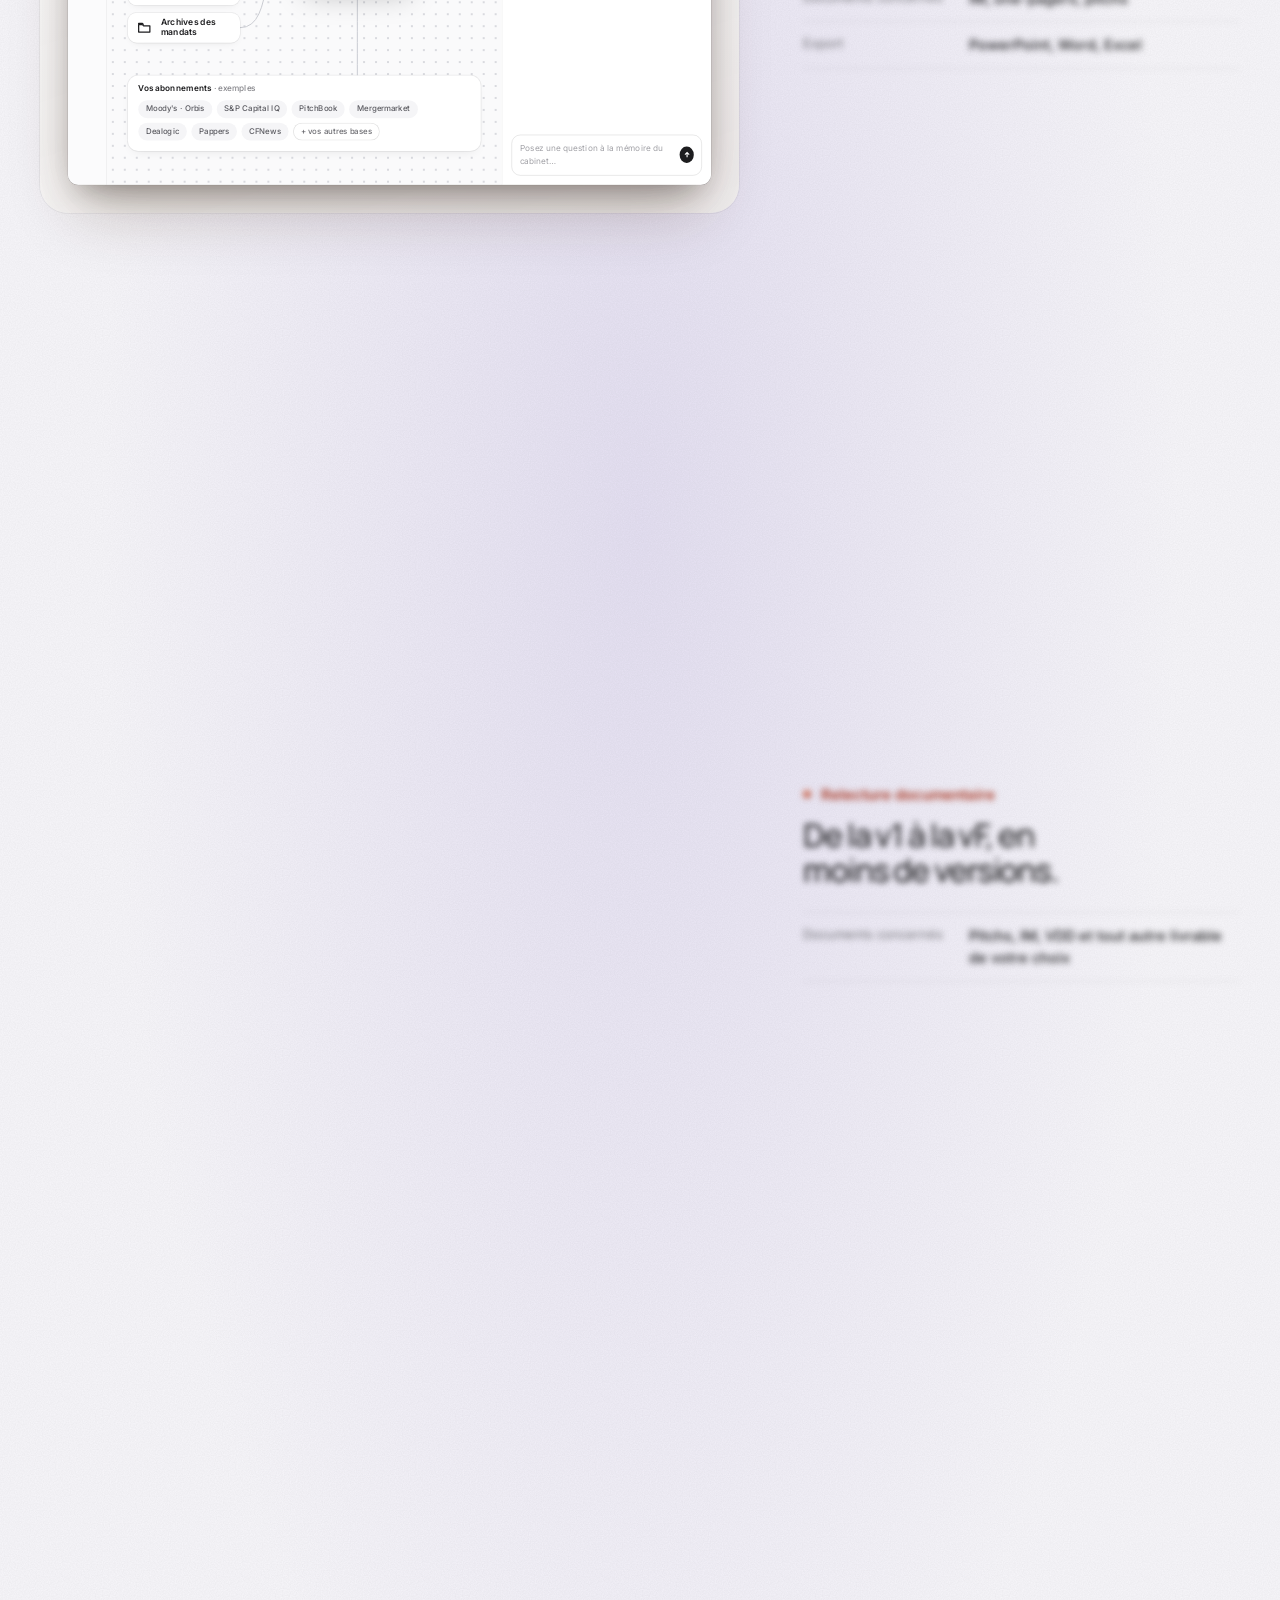
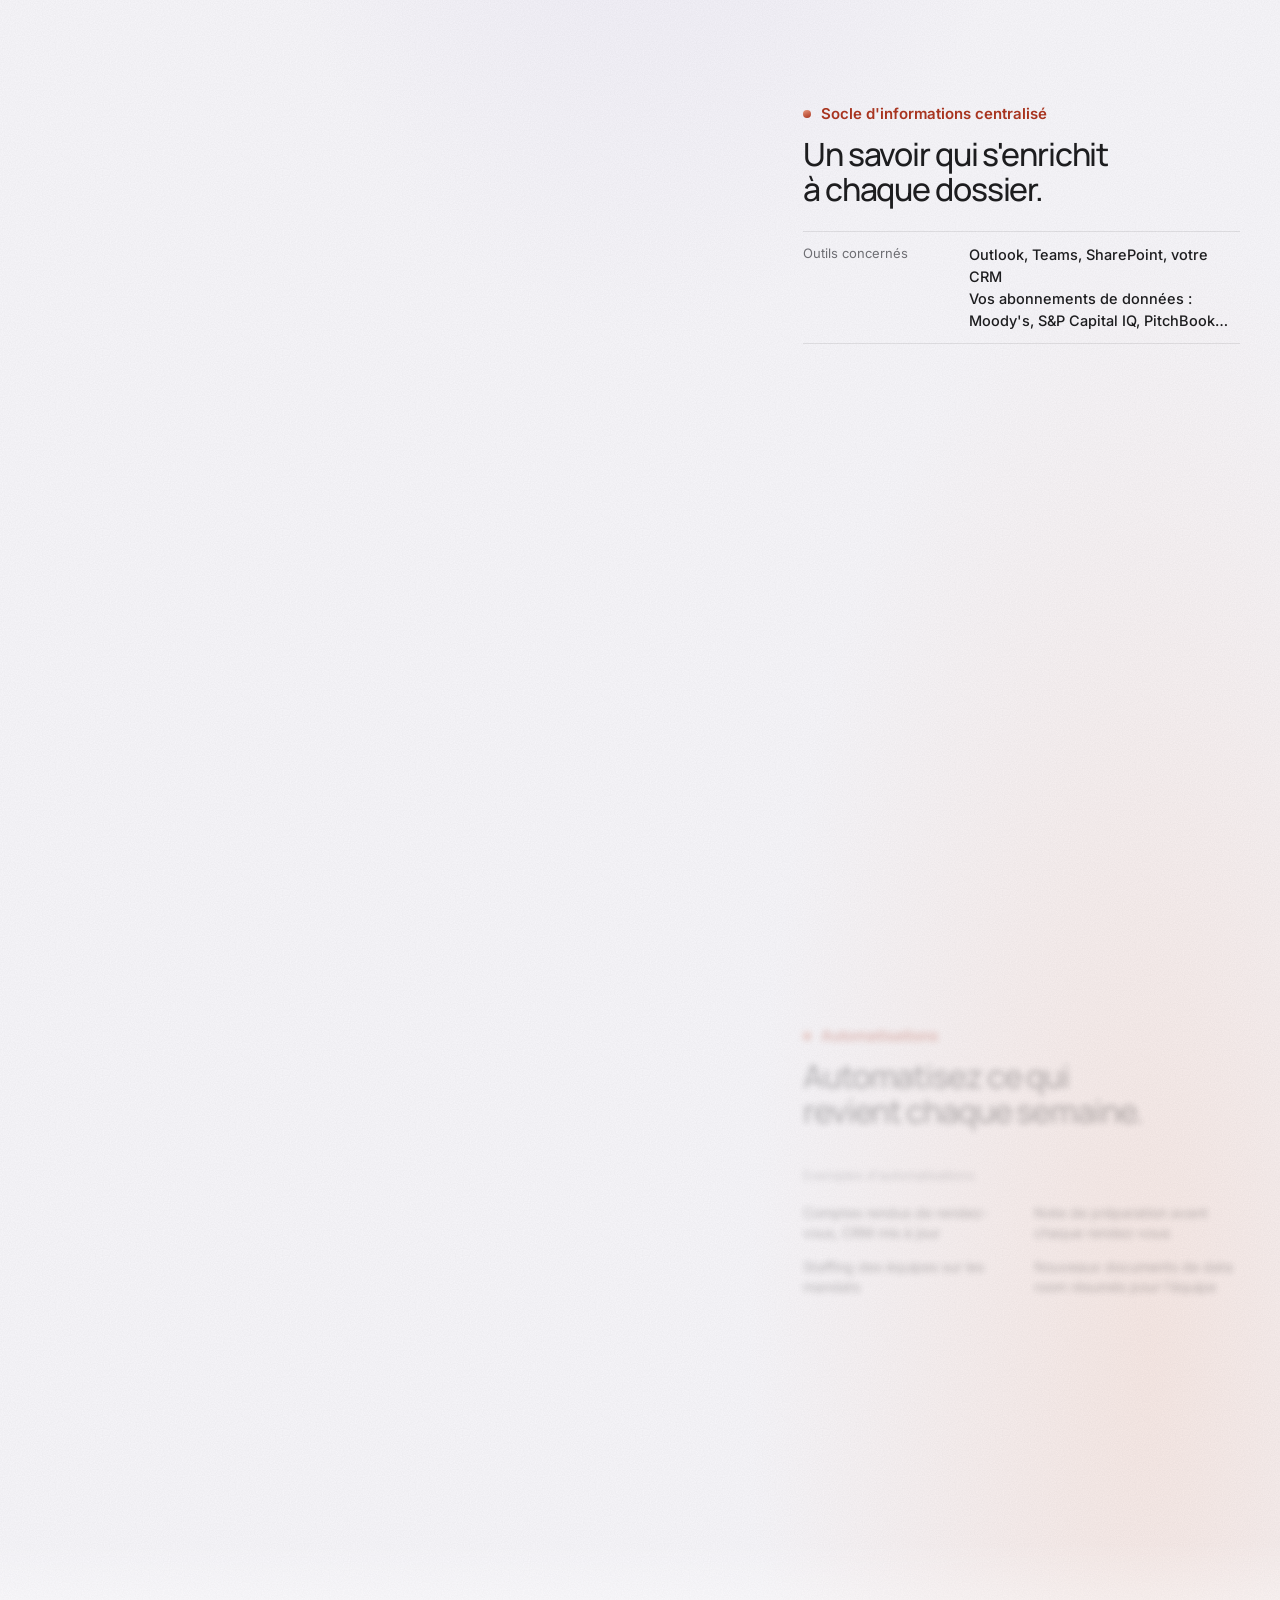
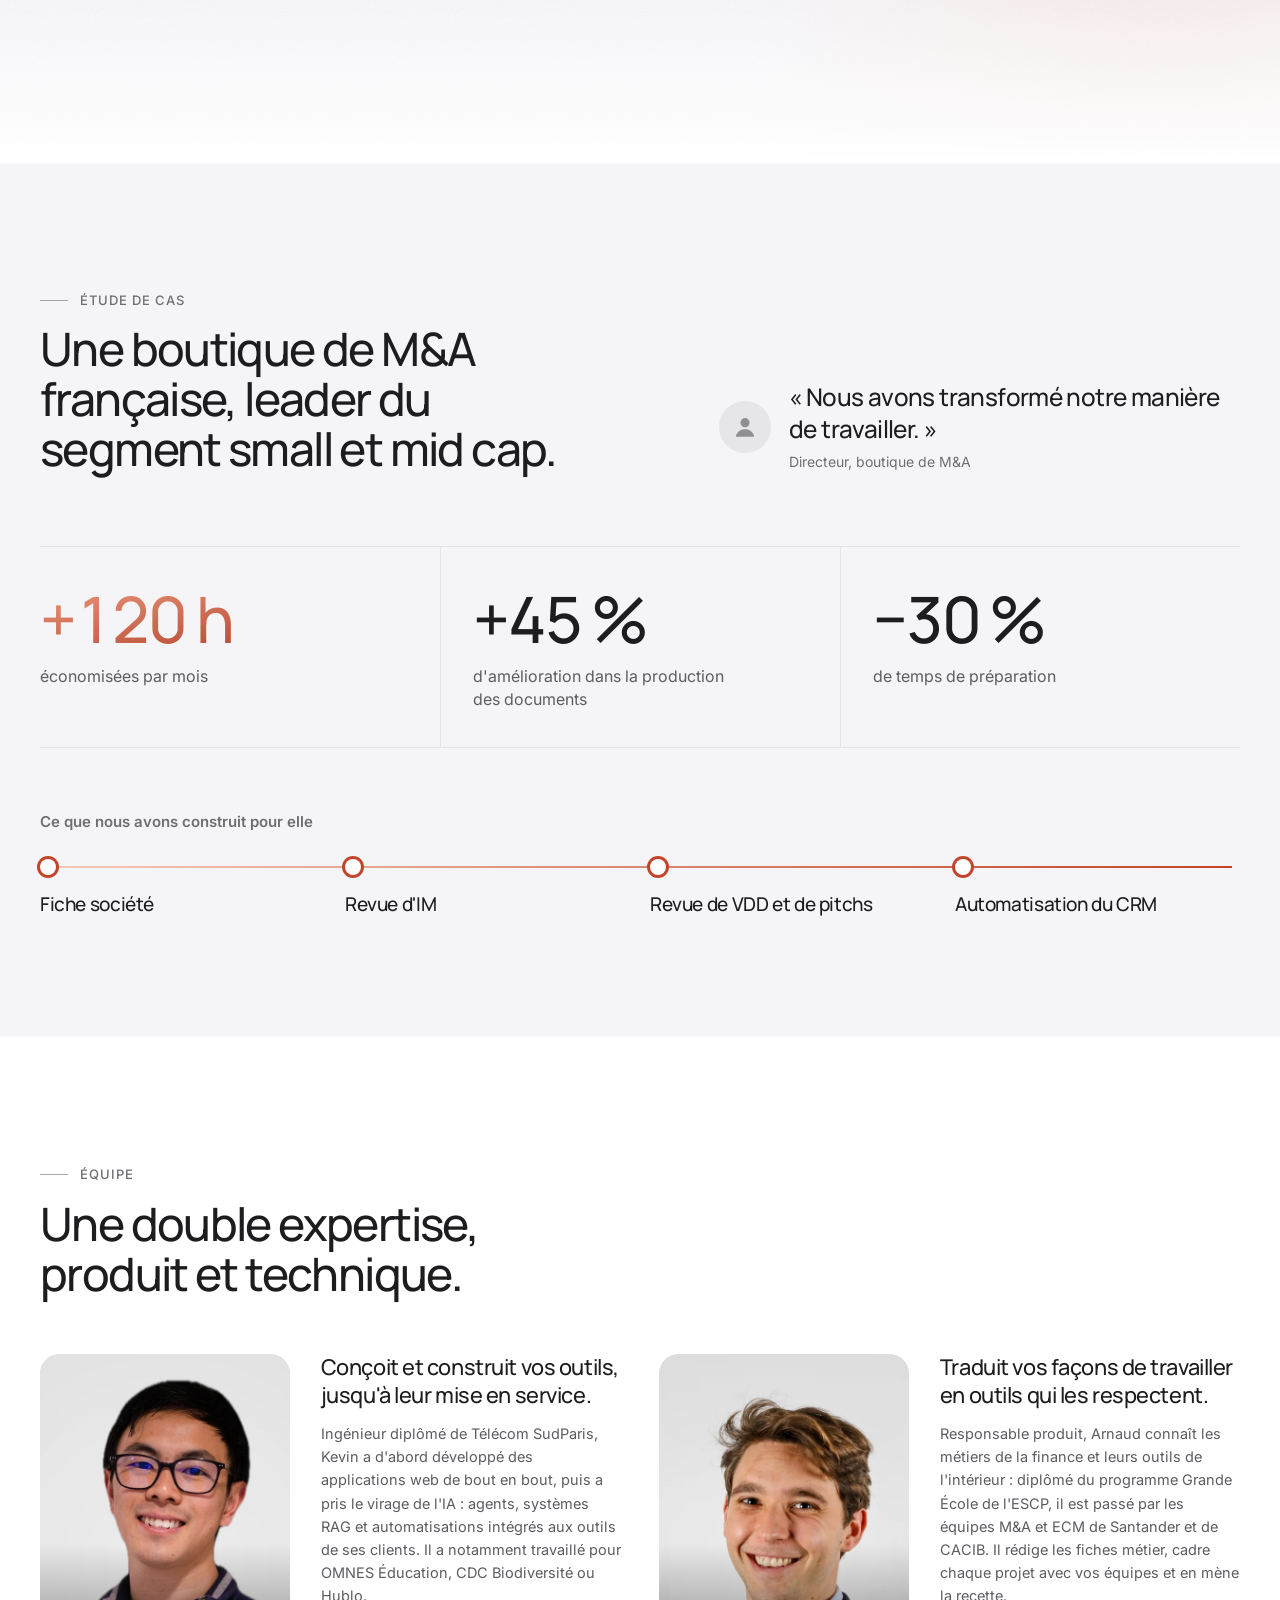
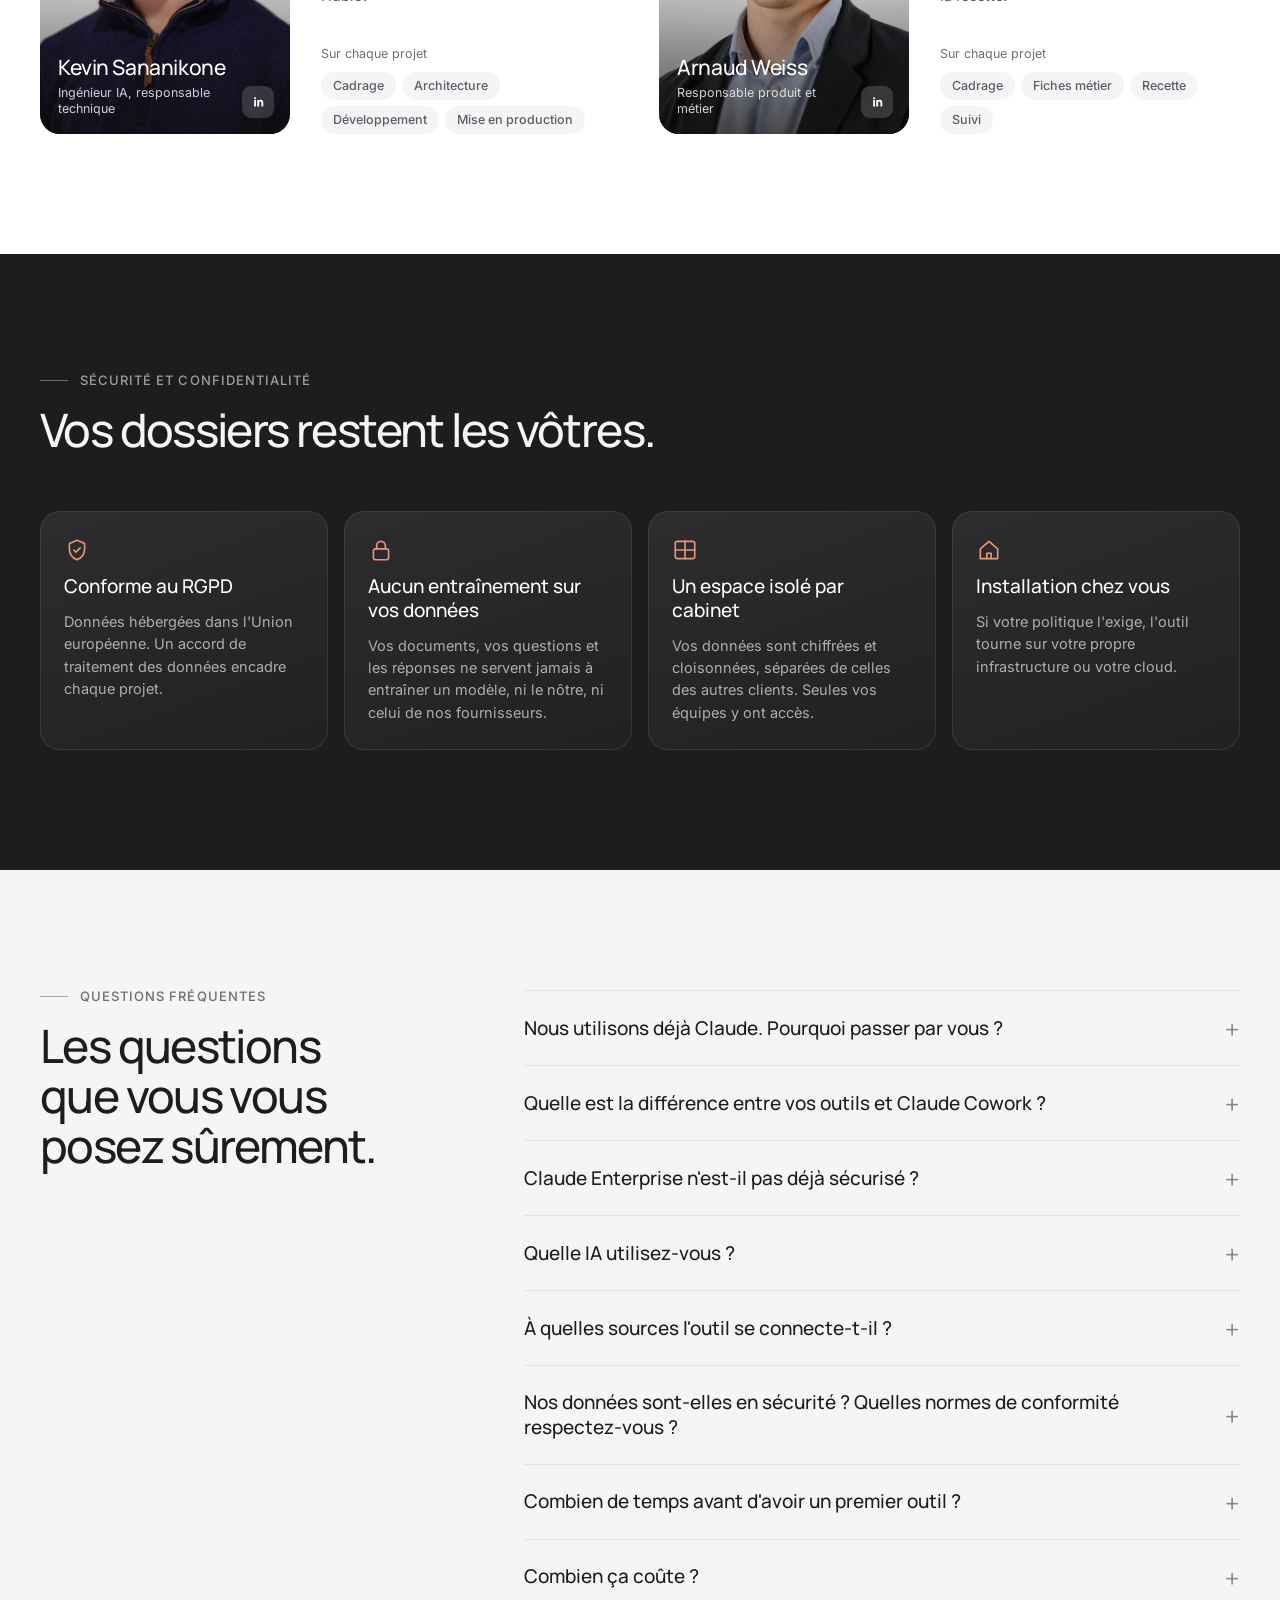
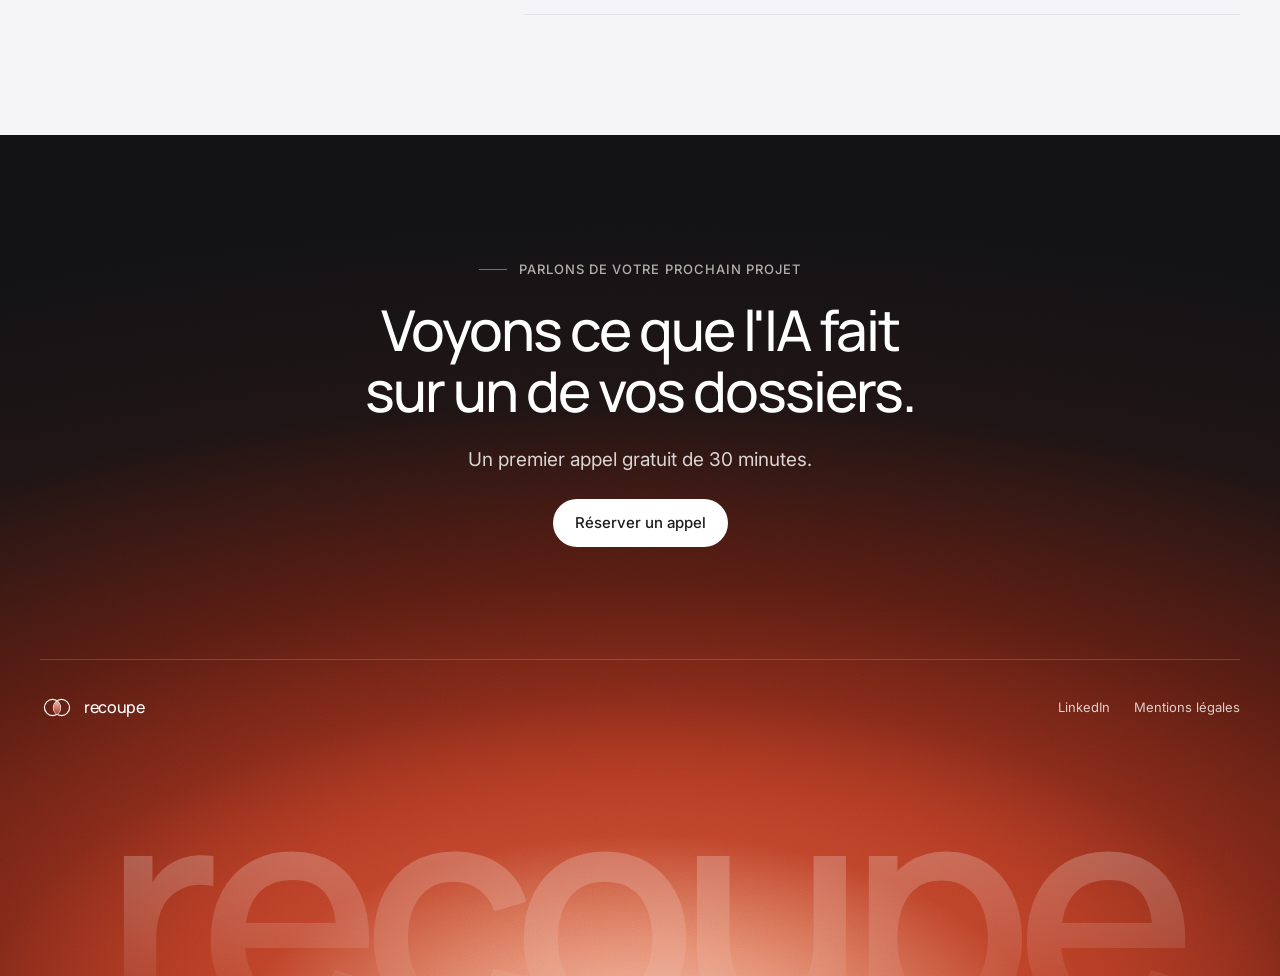
==== commit b3f1d9ef: "Mobile : démos calées sur le scénario, apparitions simplifiées, haut de page sous la barre de Safari" ====
--- a/index.html
+++ b/index.html
@@ -12,9 +12,9 @@
   <link rel="preconnect" href="https://fonts.googleapis.com">
   <link rel="preconnect" href="https://fonts.gstatic.com" crossorigin>
   <link href="https://fonts.googleapis.com/css2?family=Manrope:wght@400;500;600&family=Inter:wght@400;500;600;700&family=JetBrains+Mono:wght@400;500&display=swap" rel="stylesheet">
-  <link rel="stylesheet" href="styles.css?v=58">
+  <link rel="stylesheet" href="styles.css?v=59">
   <link rel="stylesheet" href="ab.css?v=1">
-  <link rel="stylesheet" href="cas.css?v=49">
+  <link rel="stylesheet" href="cas.css?v=52">
 </head>
 <body>
 
@@ -277,8 +277,8 @@
 </div>
 
 <script src="ab.js?v=1"></script>
-<script src="script.js?v=17"></script>
-<script src="cas.js?v=33"></script>
-<script src="mobile.js?v=2"></script>
+<script src="script.js?v=9"></script>
+<script src="cas.js?v=34"></script>
+<script src="mobile.js?v=3"></script>
 </body>
 </html>
--- a/styles.css
+++ b/styles.css
@@ -646,3 +646,13 @@
   .is-in .ev-line li { transform: none; }
   .ev-line b { font-size: 18px; line-height: 1.25; }
 }
+
+/* ===== Apparitions simplifiées sur téléphone et tablette (25/11) : pas de flou, trajet court, durée courte ===== */
+@media (max-width: 900px), (pointer: coarse) {
+  .rv, .pillar.rv { filter: none; transform: translateY(12px); transition: opacity .55s ease-out, transform .55s cubic-bezier(.2,.7,.2,1); transition-delay: calc(var(--i, 0) * 60ms); }
+  .rv.rv-in { transform: none; }
+}
+/* Téléphone : le haut de page se prolonge sous la barre flottante de Safari (plus de bande claire sous les logos) */
+@media (max-width: 560px) {
+  .hero { min-height: 100lvh; padding-bottom: calc(100lvh - 100svh); }
+}
--- a/cas.css
+++ b/cas.css
@@ -278,3 +278,17 @@
 }
 @keyframes cxgauge { from { transform: scaleX(0); } to { transform: scaleX(1); } }
 @media (prefers-reduced-motion: reduce) { .cx-tabs.has-pill .cx-pill { transition: none; } }
+
+/* ===== Apparitions simplifiées sur téléphone et tablette (25/11) : pas de flou, trajet court ===== */
+@media (max-width: 900px), (pointer: coarse) {
+  .cx-rv .cx-head > *, .eq-rv #equipe .kick, .eq-rv #equipe .h2, .eq-rv #equipe .tm-card { filter: none; transform: translateY(12px); transition: opacity .55s ease-out, transform .55s cubic-bezier(.2,.7,.2,1); }
+  .cx-rv .cx-head.in > *, .eq-rv #equipe.in .kick, .eq-rv #equipe.in .h2, .eq-rv #equipe.in .tm-card { transform: none; }
+  .eq-rv #equipe .tm-ph img, .eq-rv #equipe.in .tm-ph img { transform: none; transition: none; }
+  .cx-item, .cx-pin > * { filter: none; }
+}
+#cas.cx-phone cas-demos { transition: opacity .2s ease; }
+#cas.cx-phone cas-demos.cx-swap { opacity: 0; }
+/* Téléphone : les présentations de l'équipe, en pleine largeur sous la photo, sont justifiées (25/11) */
+@media (max-width: 600px) { .tm-card .det { text-align: justify; hyphens: auto; -webkit-hyphens: auto; } }
+/* Téléphone : photos de l'équipe centrées dans la largeur */
+@media (max-width: 600px) { .tm-ph { margin-inline: auto; width: 100%; } }
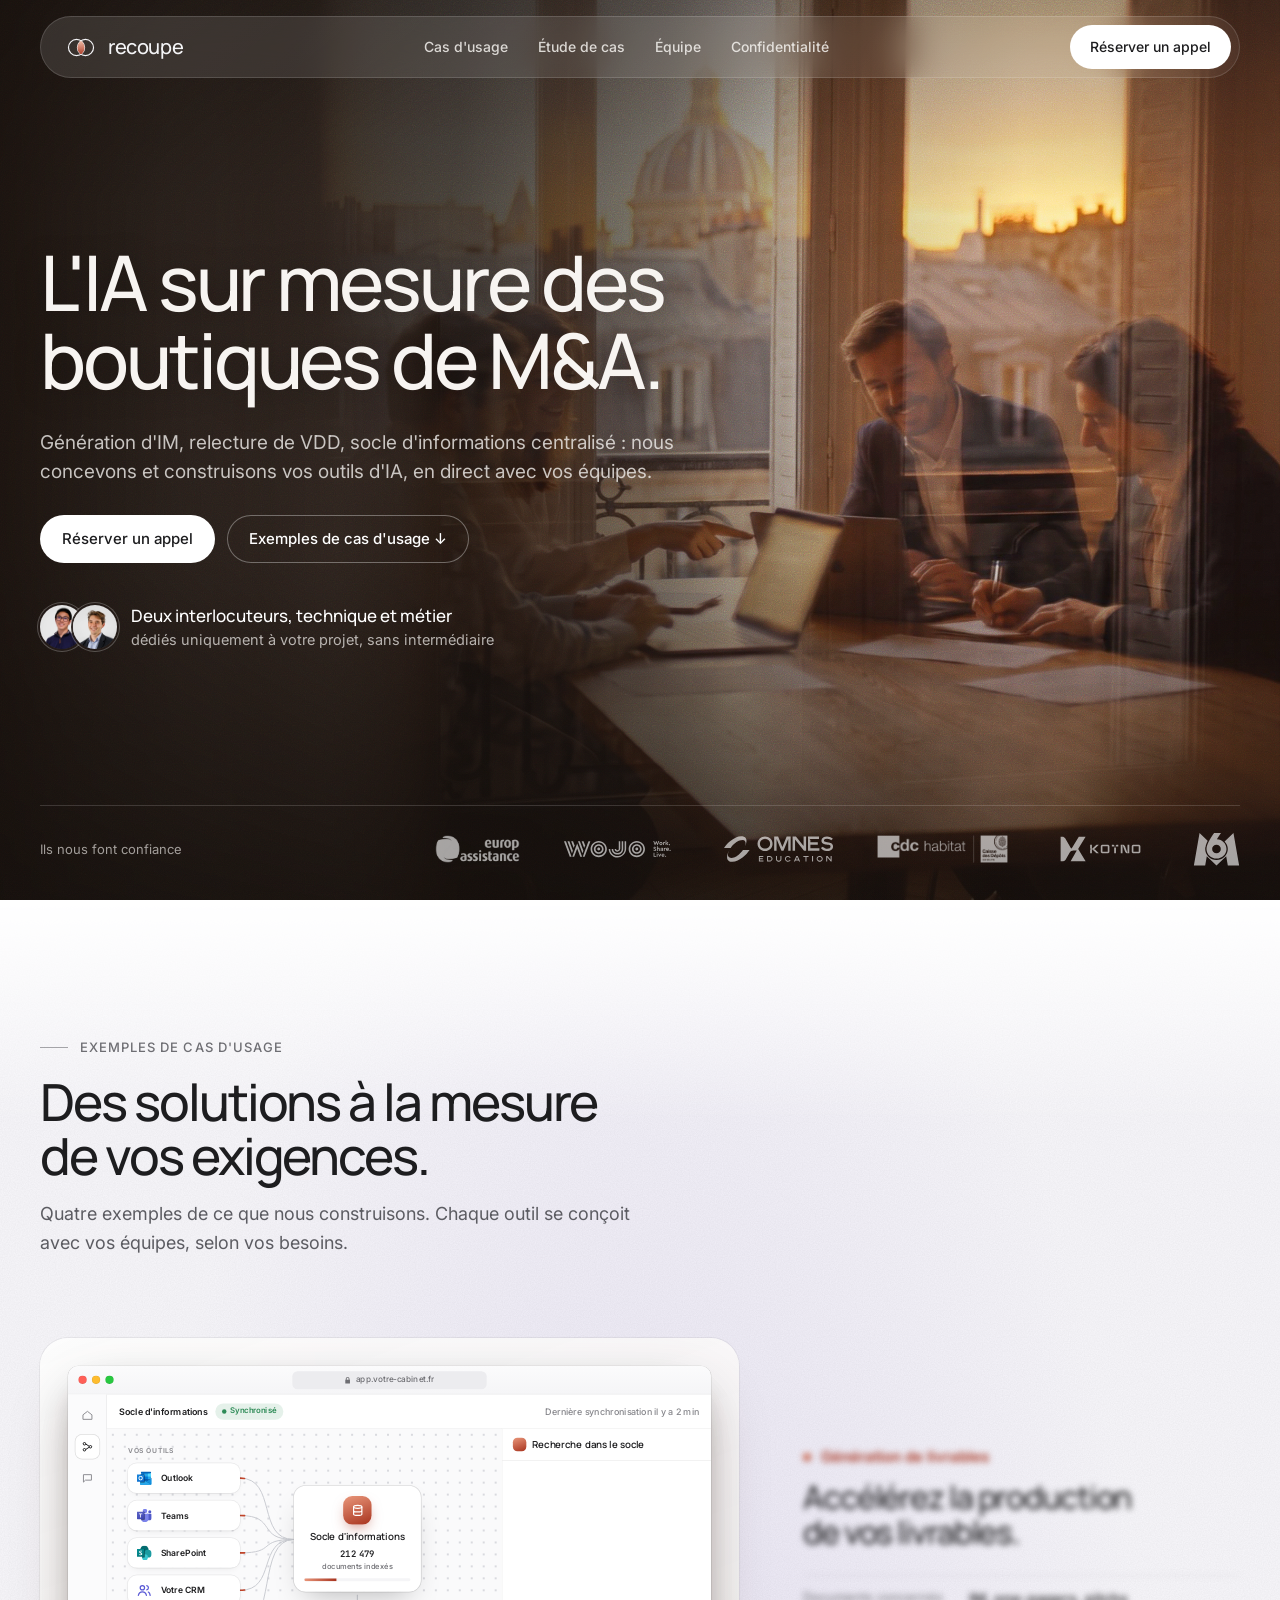
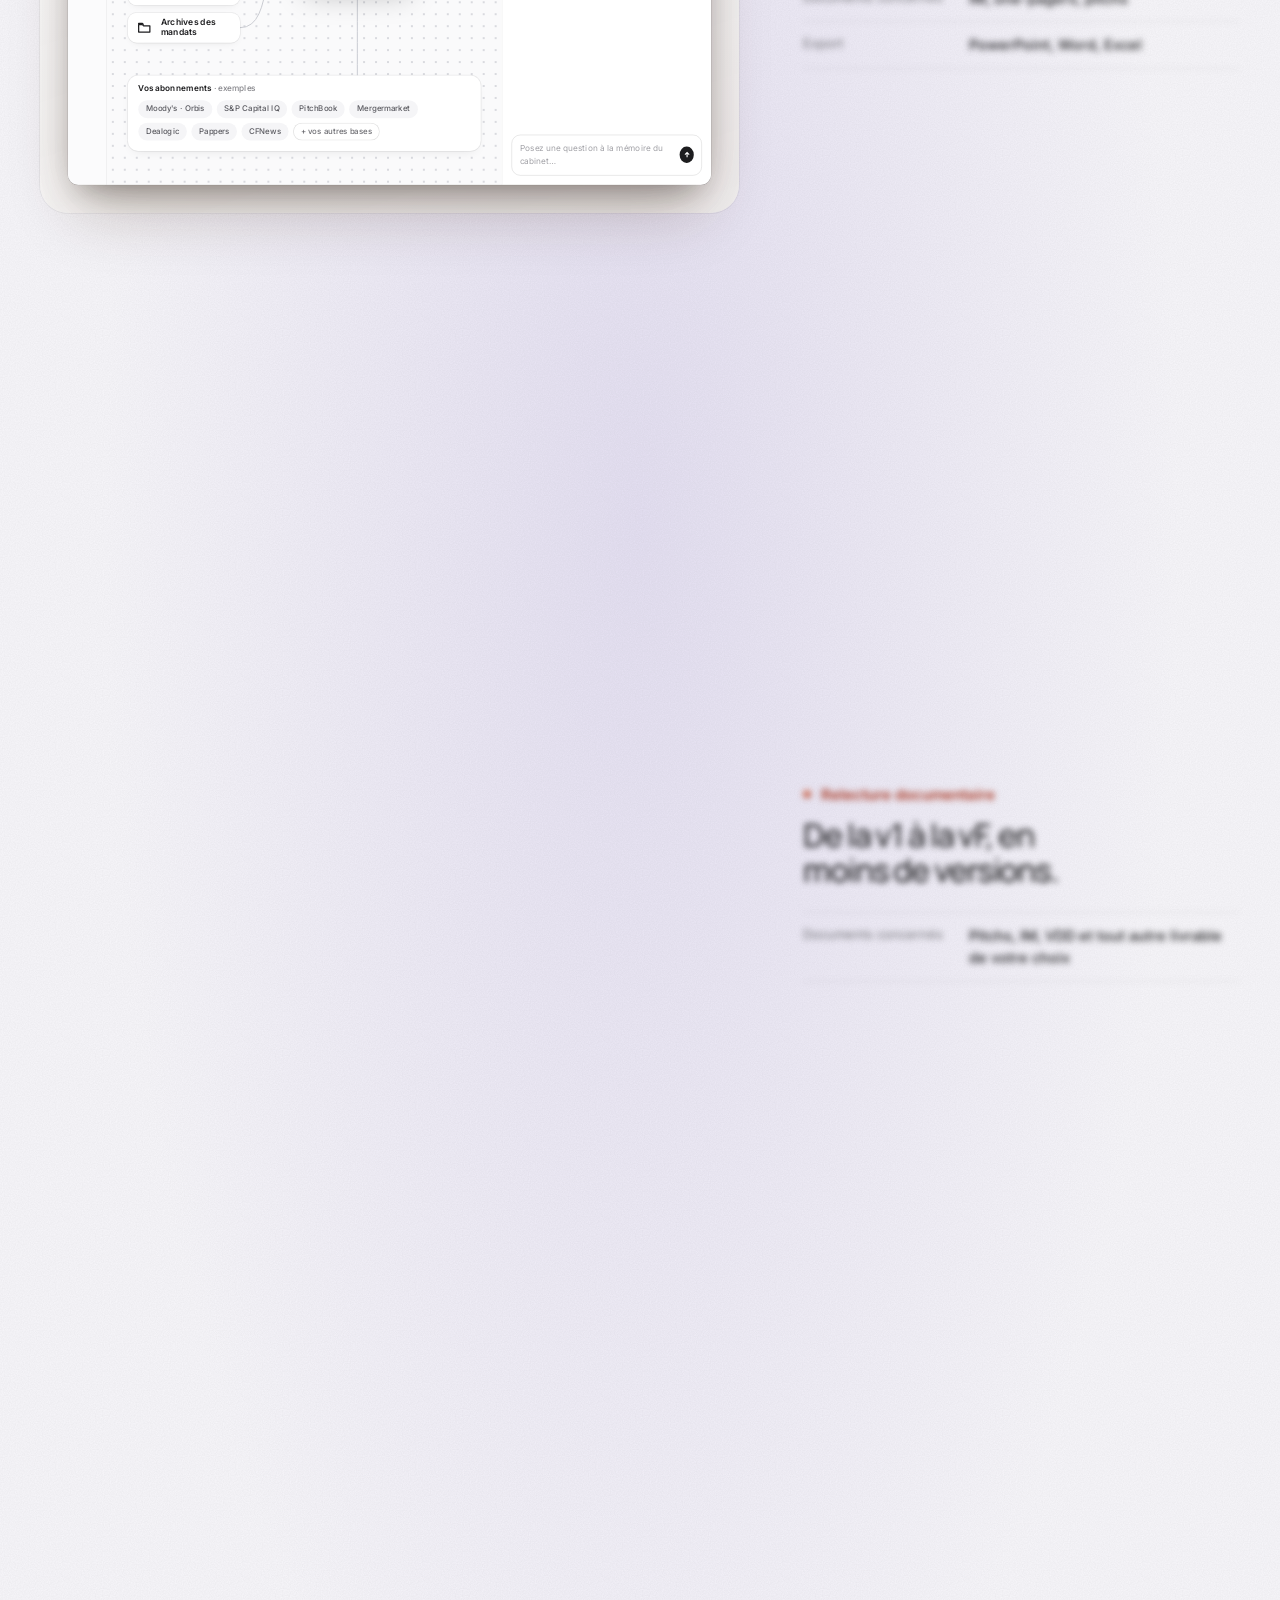
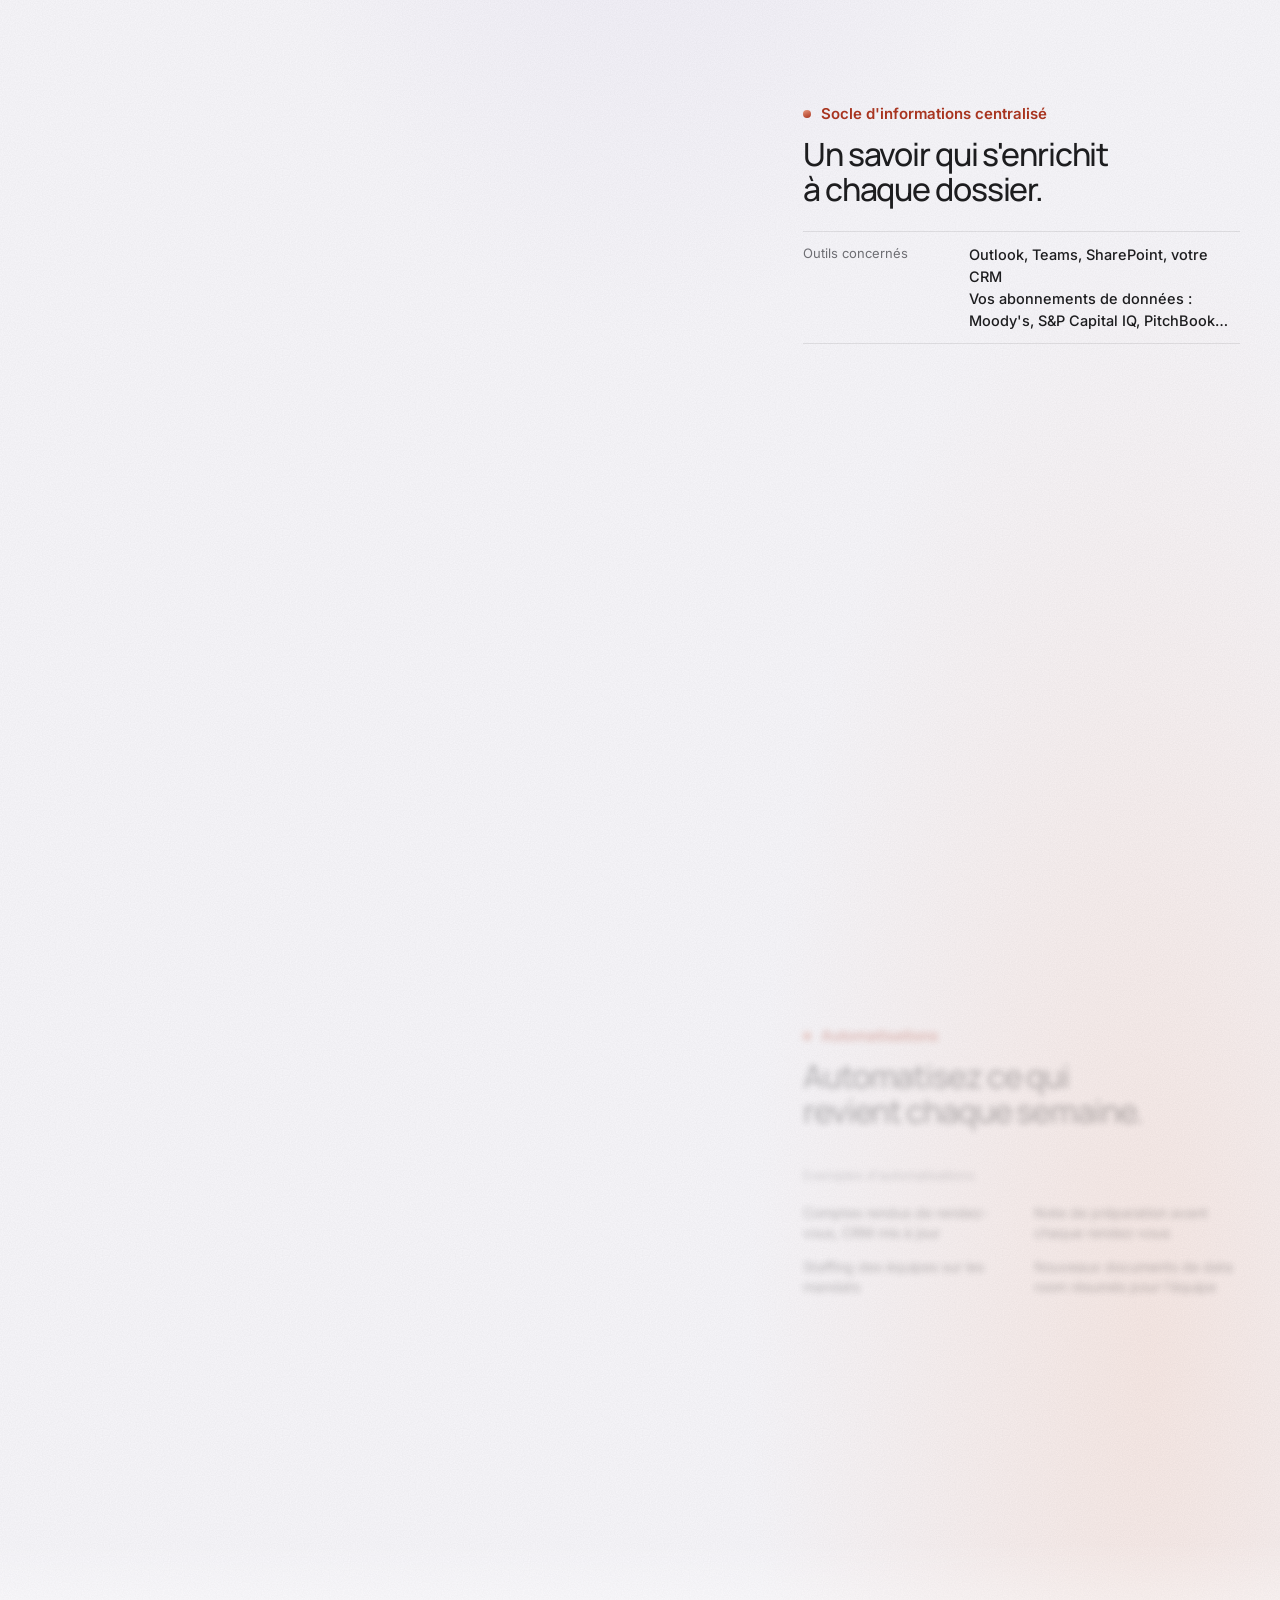
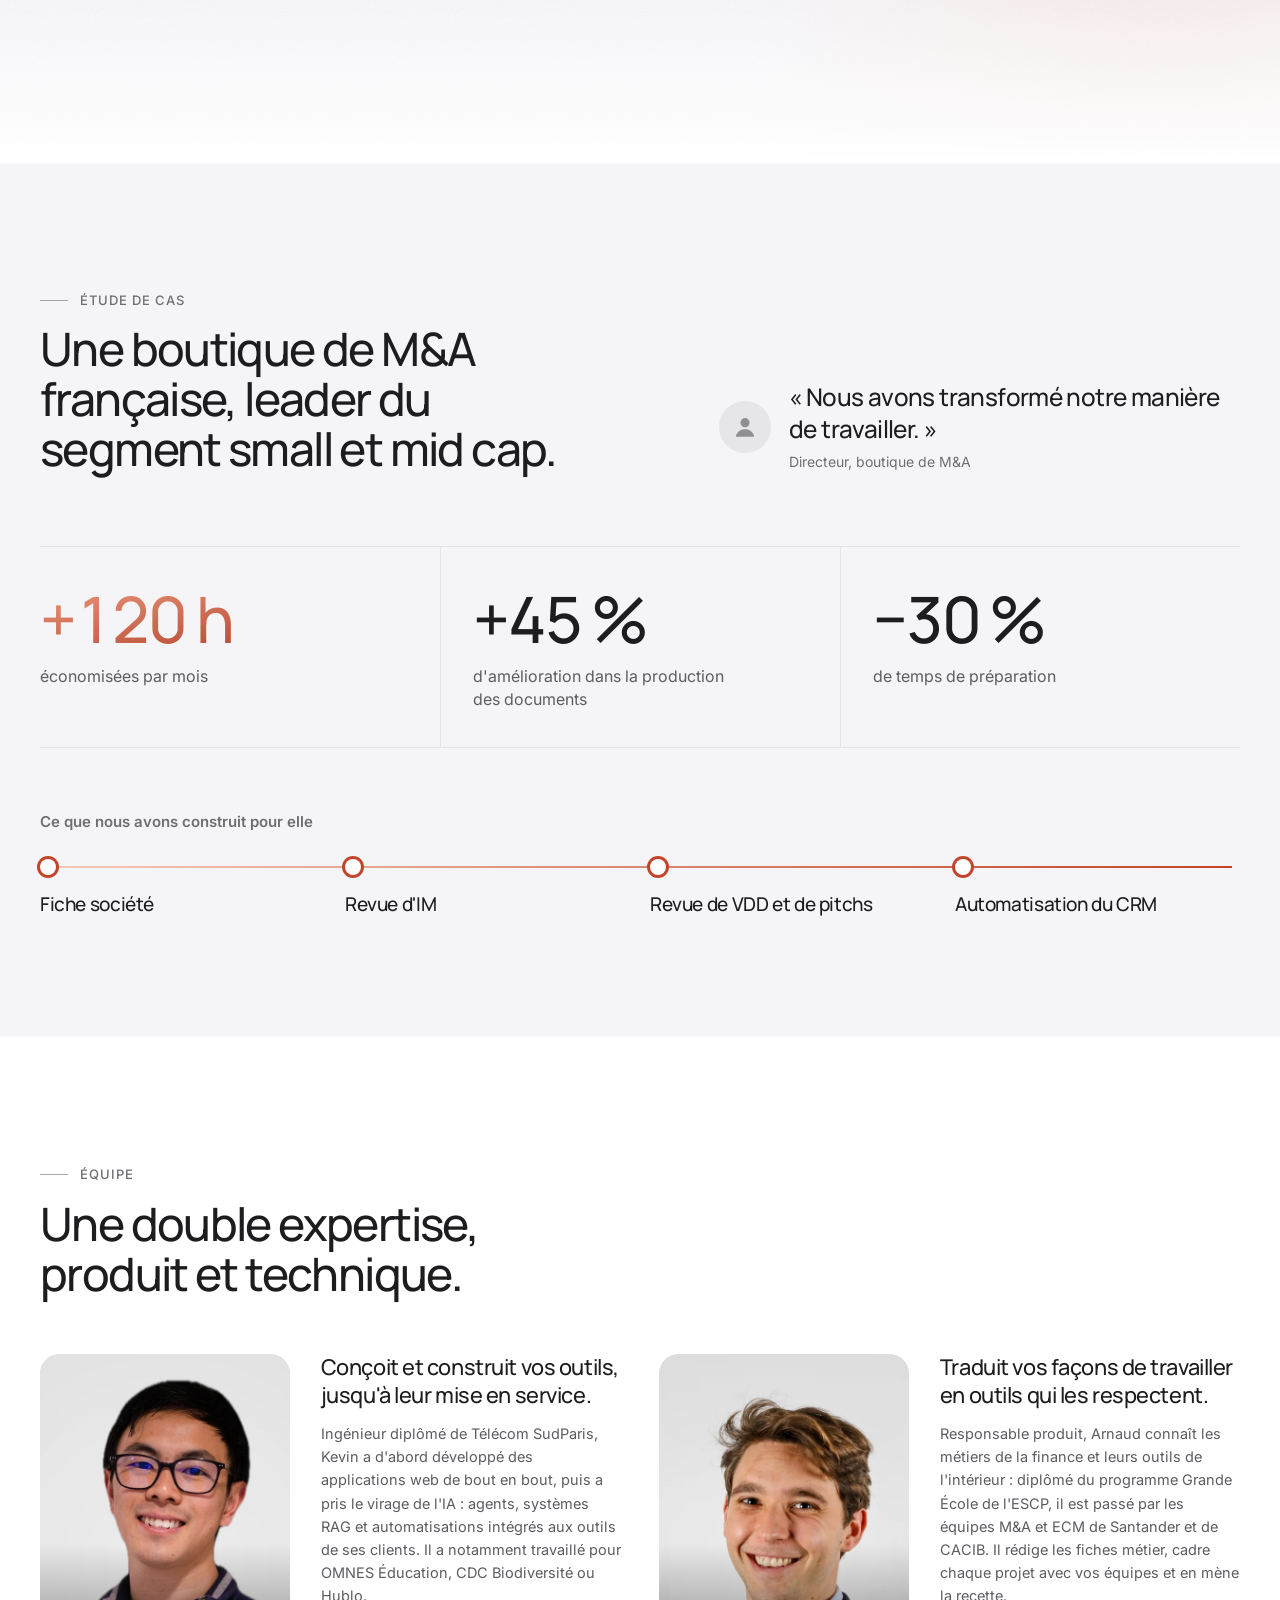
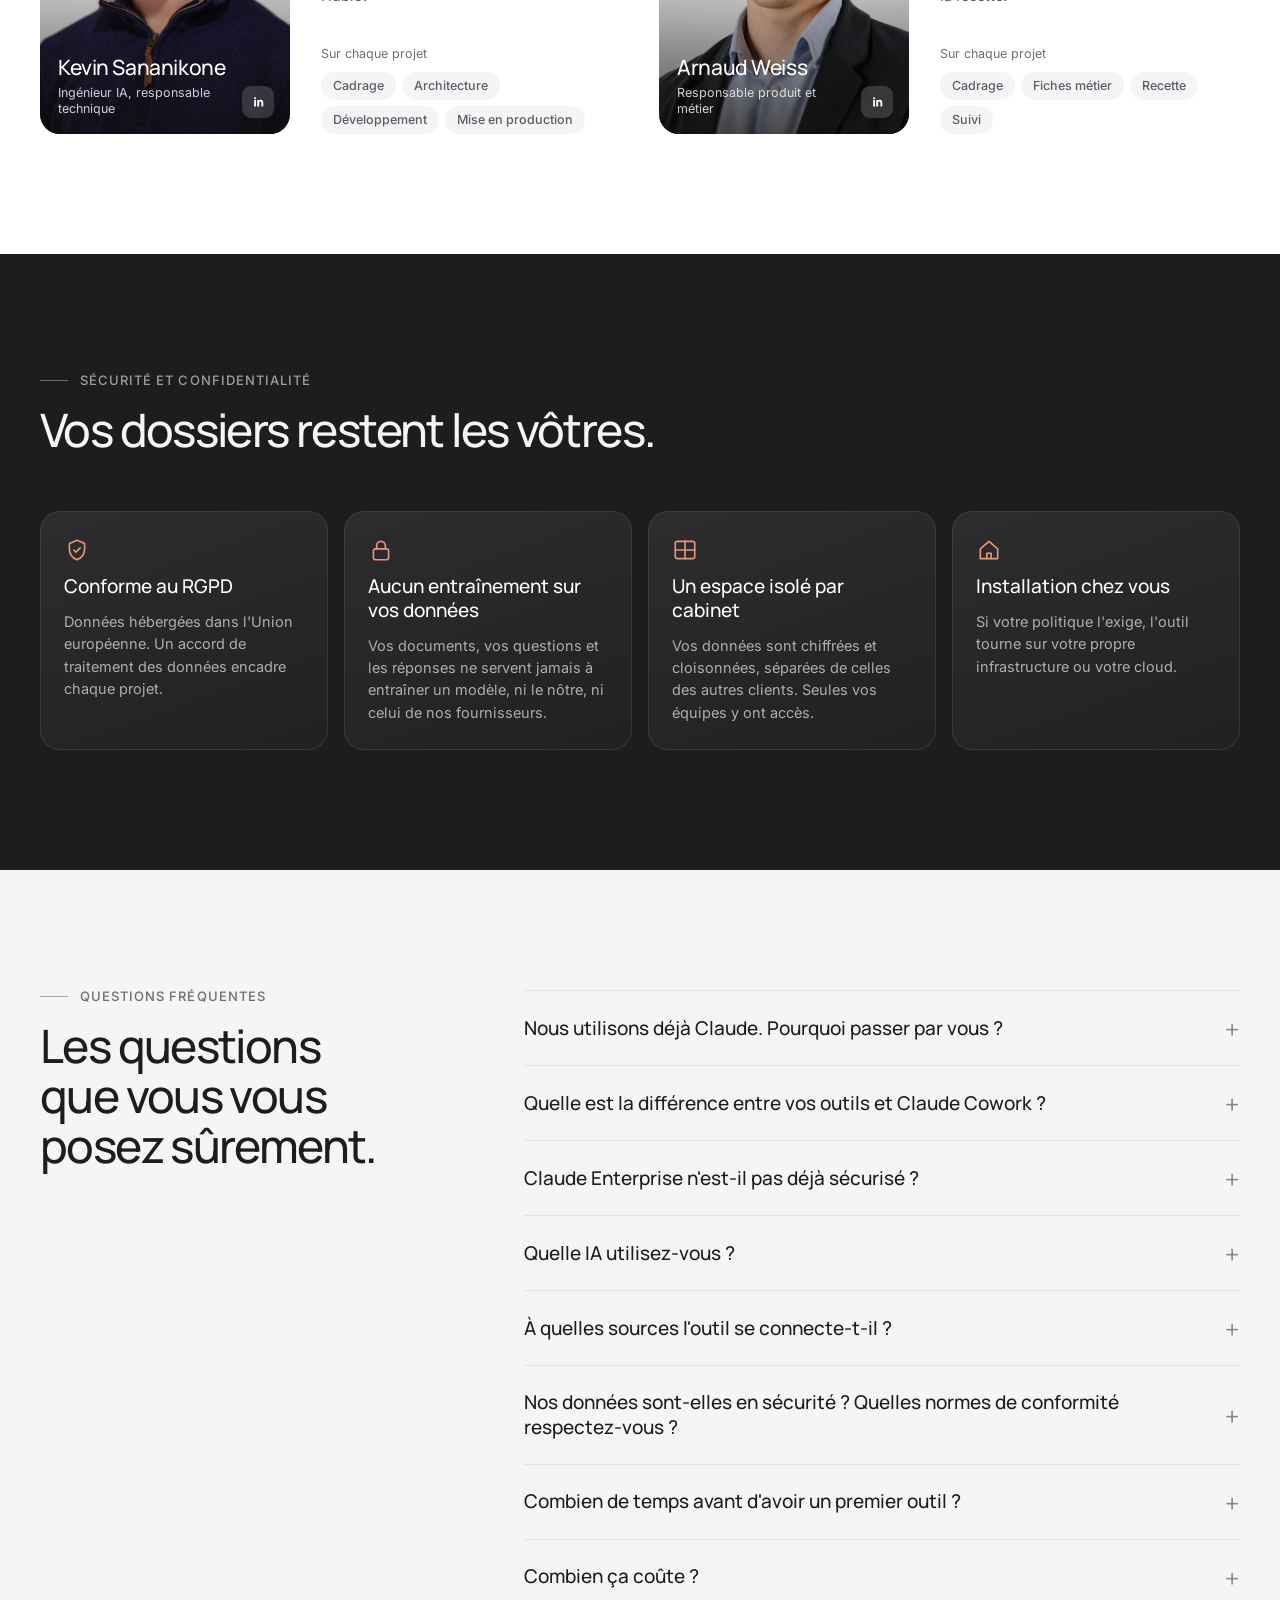
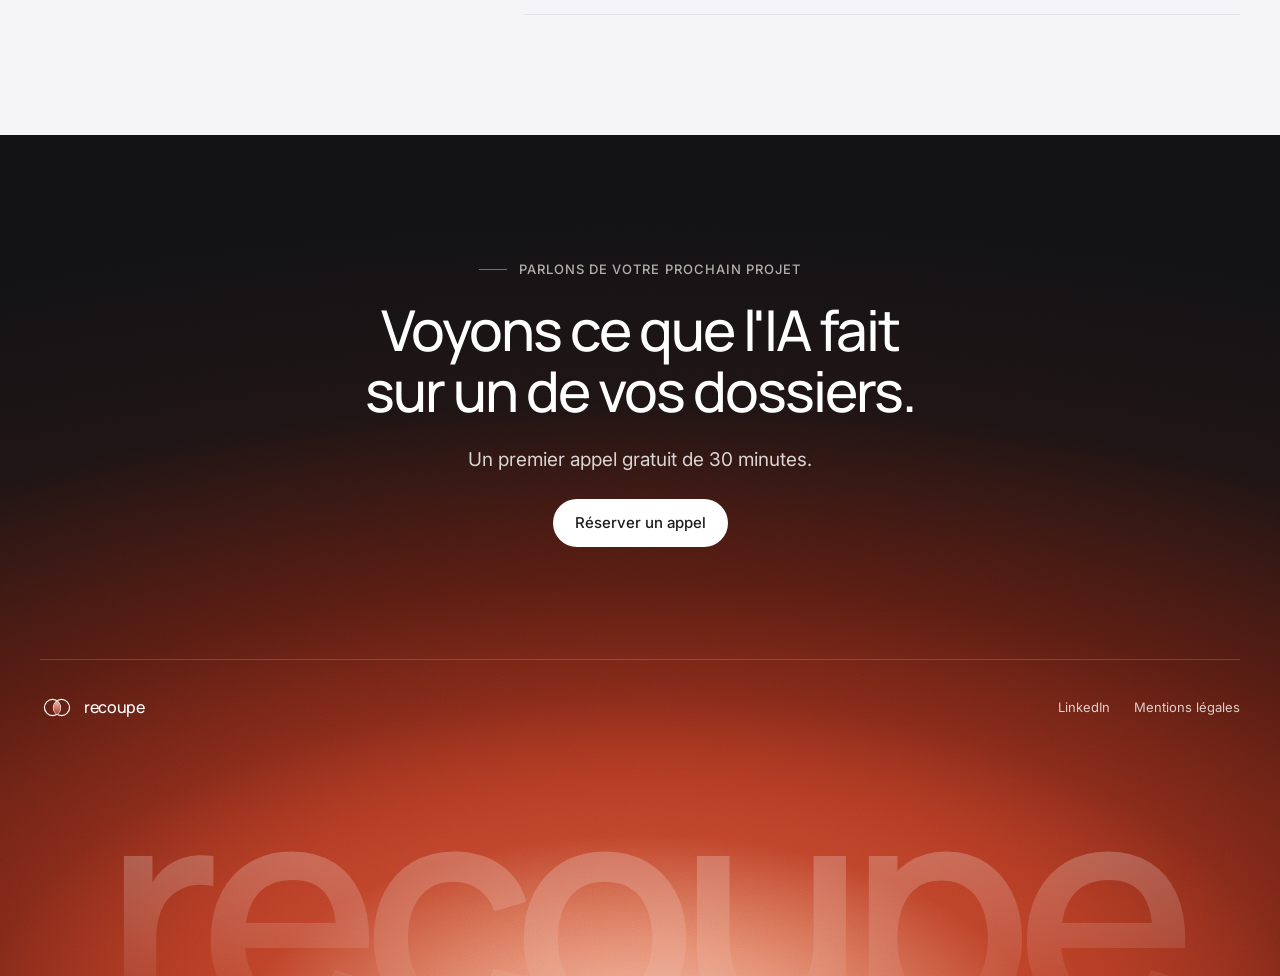
==== commit 7e647aa3: "Téléphone : la barre passe en bas de l'écran au défilement Co-Authored-By: Claude Fable 5.2 <noreply" ====
--- a/index.html
+++ b/index.html
@@ -12,7 +12,7 @@
   <link rel="preconnect" href="https://fonts.googleapis.com">
   <link rel="preconnect" href="https://fonts.gstatic.com" crossorigin>
   <link href="https://fonts.googleapis.com/css2?family=Manrope:wght@400;500;600&family=Inter:wght@400;500;600;700&family=JetBrains+Mono:wght@400;500&display=swap" rel="stylesheet">
-  <link rel="stylesheet" href="styles.css?v=59">
+  <link rel="stylesheet" href="styles.css?v=60">
   <link rel="stylesheet" href="ab.css?v=1">
   <link rel="stylesheet" href="cas.css?v=52">
 </head>
@@ -279,6 +279,6 @@
 <script src="ab.js?v=1"></script>
 <script src="script.js?v=9"></script>
 <script src="cas.js?v=34"></script>
-<script src="mobile.js?v=3"></script>
+<script src="mobile.js?v=4"></script>
 </body>
 </html>
--- a/styles.css
+++ b/styles.css
@@ -656,3 +656,16 @@
 @media (max-width: 560px) {
   .hero { min-height: 100lvh; padding-bottom: calc(100lvh - 100svh); }
 }
+/* Téléphone : une fois le haut de page passé, la barre descend en bas de l'écran, à portée de pouce (26/11) */
+@media (max-width: 560px) {
+  .nav { transition: opacity .25s ease, transform .25s ease; }
+  .nav:not(.is-solid) { animation: nav-top .3s cubic-bezier(.2,.7,.2,1) both; }
+  .nav.is-solid { top: auto; bottom: max(12px, calc(env(safe-area-inset-bottom) + 6px)); animation: nav-dock .34s cubic-bezier(.2,.7,.2,1) both; }
+  .nav.is-solid .nav-in { background: rgba(255,255,255,.94); box-shadow: 0 0 0 1px rgba(0,0,0,.07), 0 10px 30px -10px rgba(0,0,0,.32); }
+  .nav.is-solid .nav-prog { bottom: auto; top: 0; }
+  .nav.is-off { opacity: 0; transform: translateY(14px); }
+  .nav.is-off .nav-in { pointer-events: none; }
+}
+@keyframes nav-dock { from { opacity: 0; transform: translateY(16px); } }
+@keyframes nav-top { from { opacity: 0; transform: translateY(-10px); } }
+@media (prefers-reduced-motion: reduce) { .nav, .nav.is-solid { animation: none !important; transition: none; } }
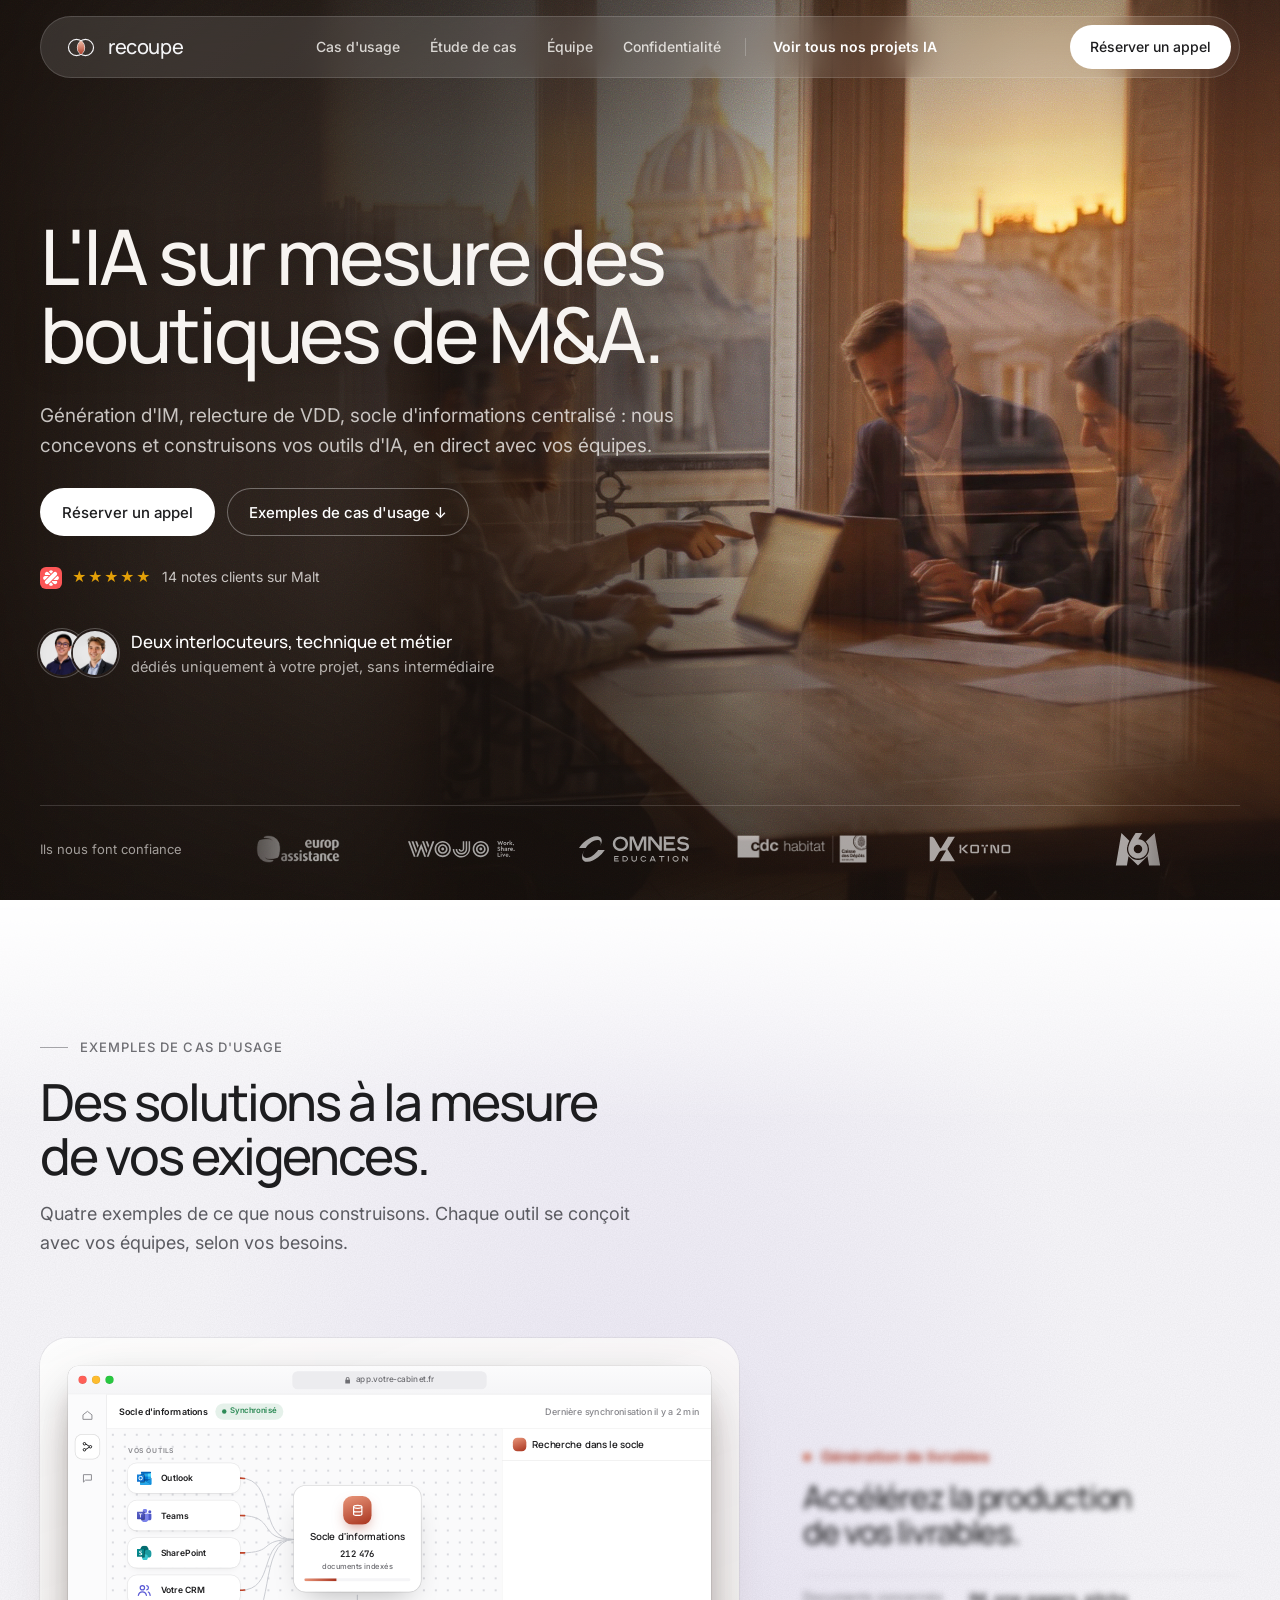
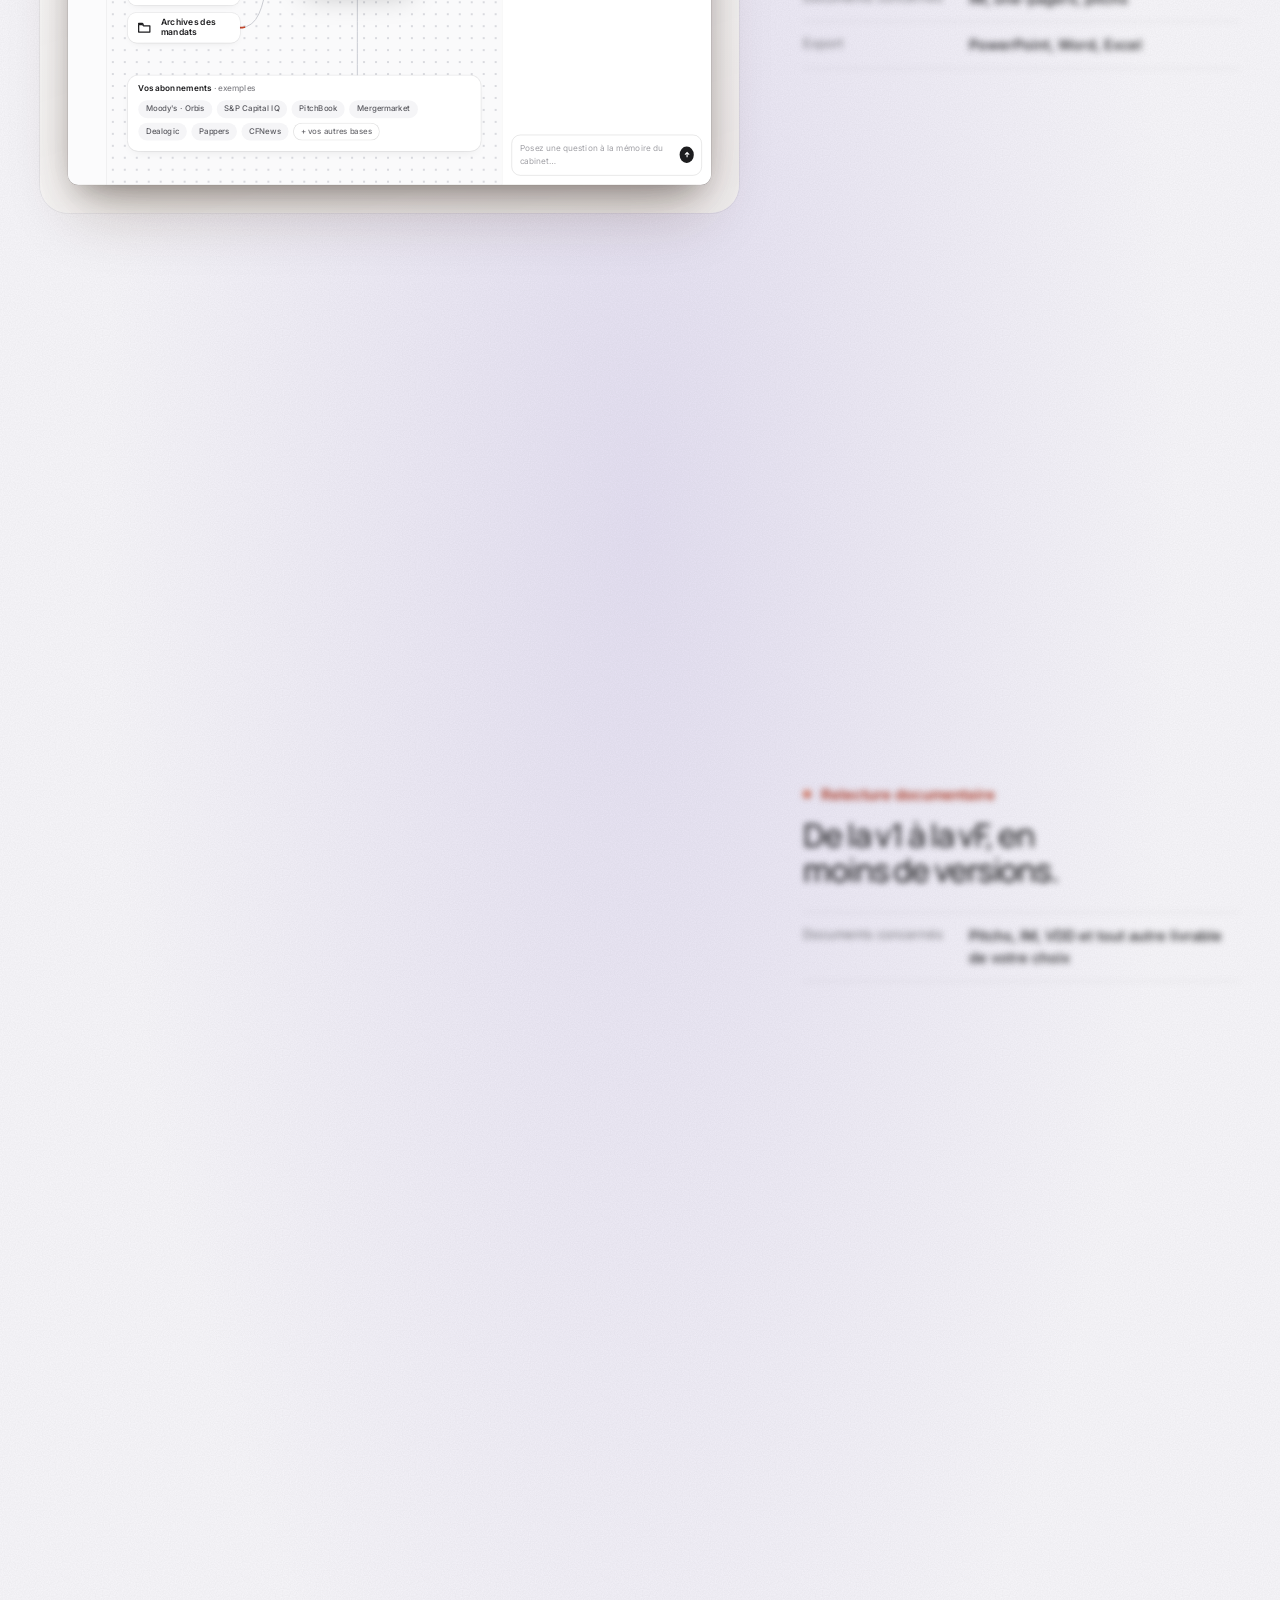
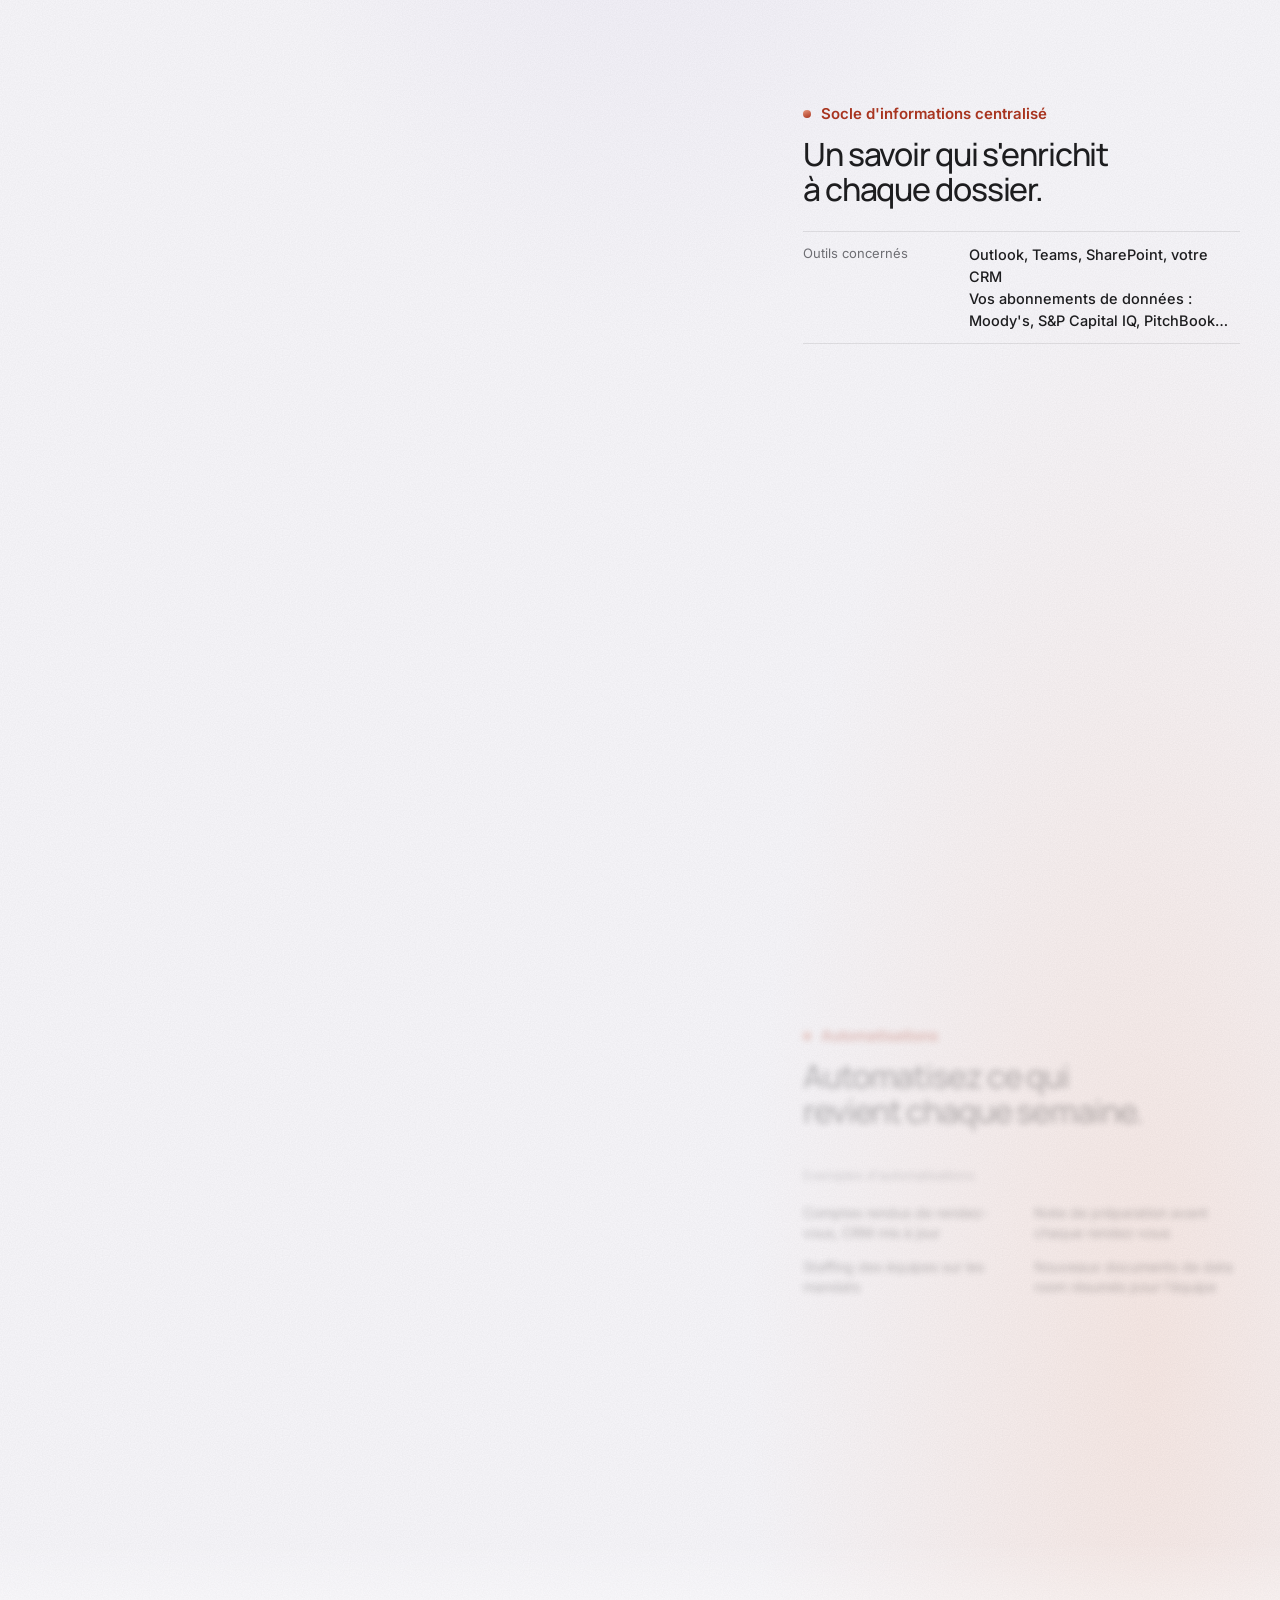
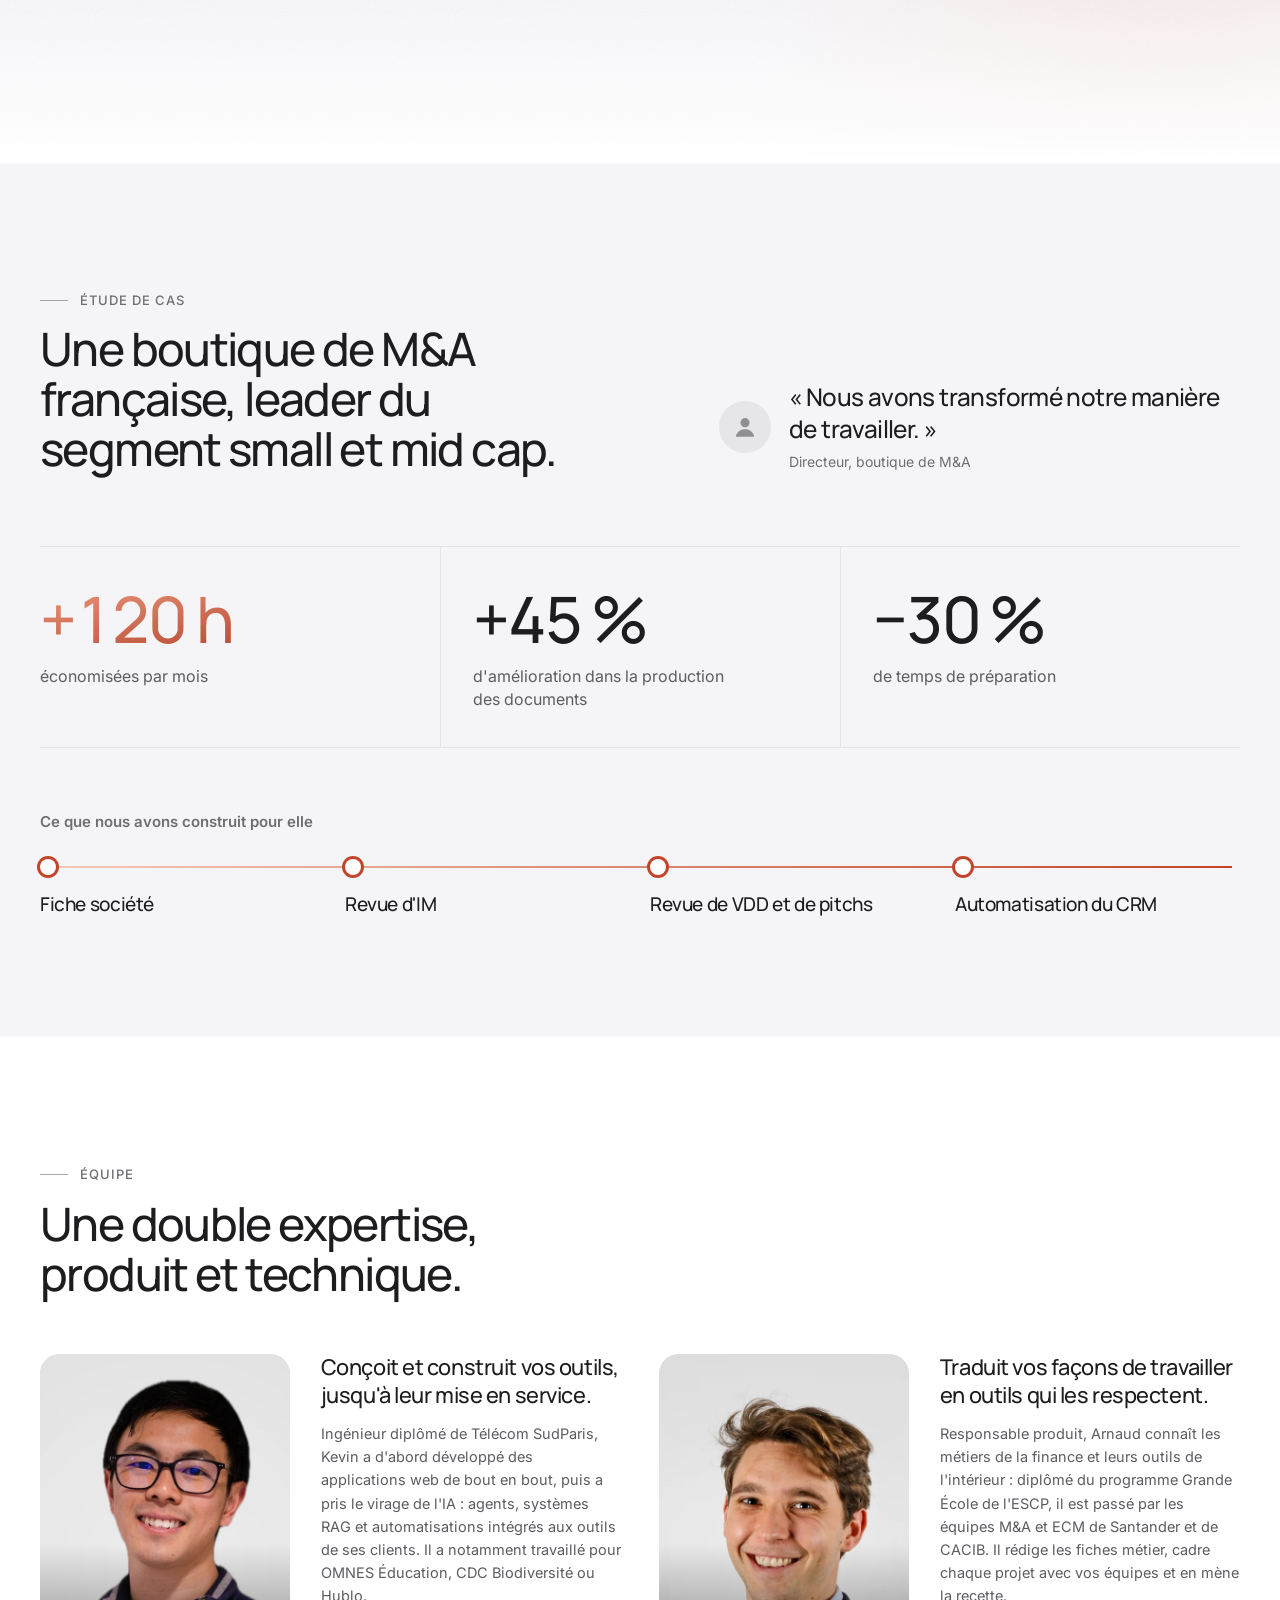
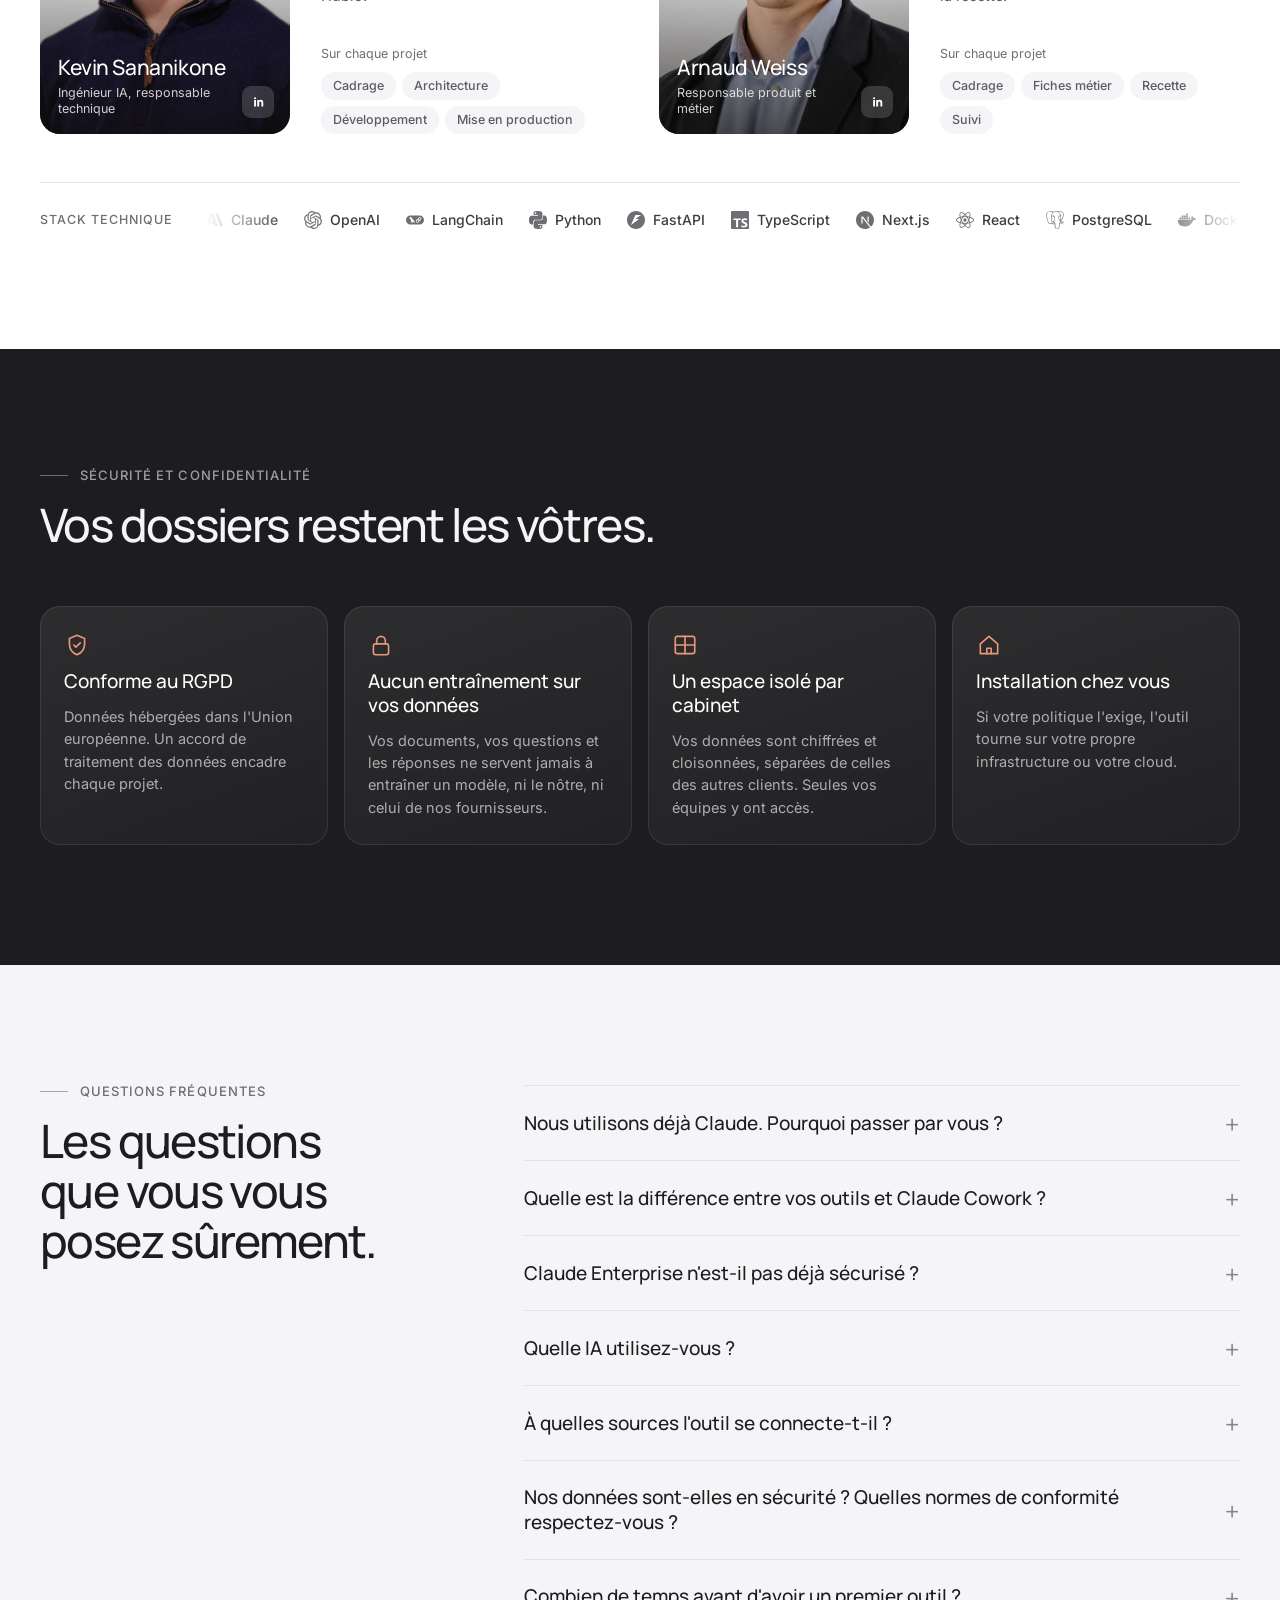
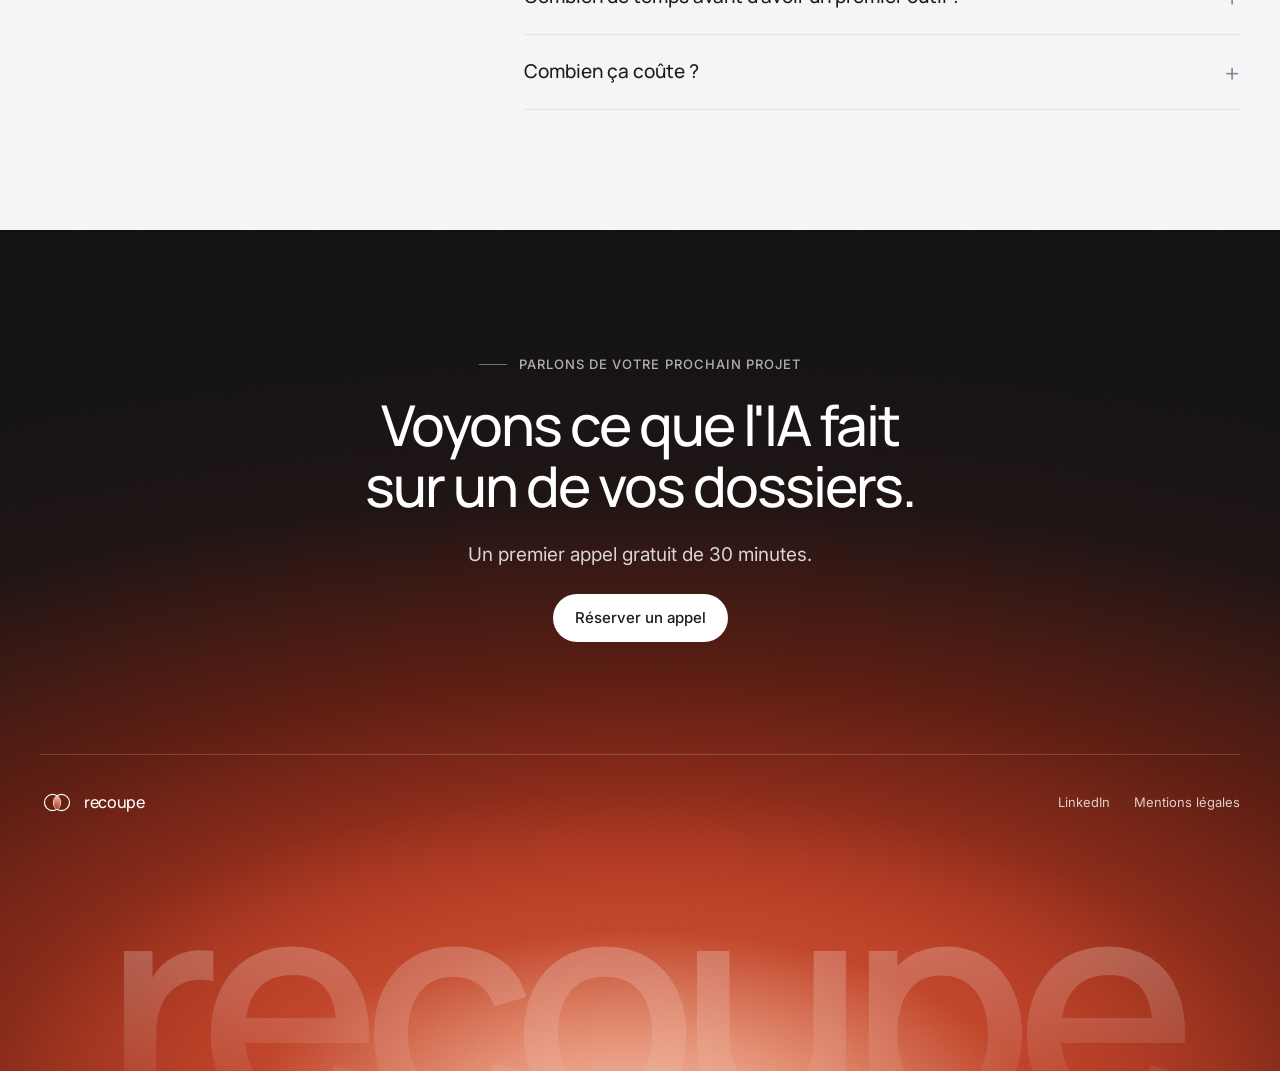
==== commit 8e1e0db9: "Logos et stack technique qui défilent, note Malt, lien vers tous nos projets IA - « Ils nous font co" ====
--- a/index.html
+++ b/index.html
@@ -12,7 +12,7 @@
   <link rel="preconnect" href="https://fonts.googleapis.com">
   <link rel="preconnect" href="https://fonts.gstatic.com" crossorigin>
   <link href="https://fonts.googleapis.com/css2?family=Manrope:wght@400;500;600&family=Inter:wght@400;500;600;700&family=JetBrains+Mono:wght@400;500&display=swap" rel="stylesheet">
-  <link rel="stylesheet" href="styles.css?v=60">
+  <link rel="stylesheet" href="styles.css?v=64">
   <link rel="stylesheet" href="ab.css?v=1">
   <link rel="stylesheet" href="cas.css?v=52">
 </head>
@@ -38,6 +38,7 @@
       <a href="#etude">Étude de cas</a>
       <a href="#equipe">Équipe</a>
       <a href="#securite">Confidentialité</a>
+      <a class="pf" href="https://kevinsananikone.com" target="_blank" rel="noopener">Voir tous nos projets IA</a>
     </nav>
     <a class="btn btn-sm" href="https://calendly.com/sananikone-kevin/30min" target="_blank" rel="noopener">Réserver un appel</a>
   </div>
@@ -63,6 +64,7 @@
           <a class="btn btn-white" href="https://calendly.com/sananikone-kevin/30min" target="_blank" rel="noopener">Réserver un appel</a>
           <a class="btn btn-ghost" href="#cas"><span class="lg-only">Exemples de cas d'usage ↓</span><span class="sm-only">Cas d'usage ↓</span></a>
         </div>
+        <a class="malt" href="https://www.malt.fr/profile/kevinsananikone" target="_blank" rel="noopener" aria-label="14 notes clients 5 étoiles sur Malt, voir le profil"><img src="assets/malt.svg" alt="" width="22" height="22"><span class="mst" aria-hidden="true">★★★★★</span><span>14 notes<span class="gr"> clients</span> sur Malt</span></a>
         <a class="duo" href="#equipe">
           <span class="duo-faces"><img src="assets/kevin.webp" alt="Kevin Sananikone" width="44" height="44"><img src="assets/arnaud.webp" alt="Arnaud Weiss" width="44" height="44"></span>
           <span class="duo-txt"><b>Deux interlocuteurs, technique et métier</b><span>dédiés uniquement à votre projet, sans intermédiaire</span></span>
@@ -194,6 +196,7 @@
           <div><span class="chips-h">Sur chaque projet</span><div class="chips"><span>Cadrage</span><span>Fiches métier</span><span>Recette</span><span>Suivi</span></div></div></div>
       </article>
     </div>
+    <div class="tm-tk"><p class="tm-tk-t">Stack technique</p><div class="tkrow"><ul><li><i class="ico" style="--src:url(assets/stack/anthropic.svg)"></i>Claude</li><li><i class="ico" style="--src:url(assets/stack/openai.svg)"></i>OpenAI</li><li><i class="ico" style="--src:url(assets/stack/langchain.svg)"></i>LangChain</li><li><i class="ico" style="--src:url(assets/stack/python.svg)"></i>Python</li><li><i class="ico" style="--src:url(assets/stack/fastapi.svg)"></i>FastAPI</li><li><i class="ico" style="--src:url(assets/stack/typescript.svg)"></i>TypeScript</li><li><i class="ico" style="--src:url(assets/stack/nextdotjs.svg)"></i>Next.js</li><li><i class="ico" style="--src:url(assets/stack/react.svg)"></i>React</li><li><i class="ico" style="--src:url(assets/stack/postgresql.svg)"></i>PostgreSQL</li><li><i class="ico" style="--src:url(assets/stack/docker.svg)"></i>Docker</li></ul></div></div>
   </div>
 </section>
 
@@ -277,7 +280,7 @@
 </div>
 
 <script src="ab.js?v=1"></script>
-<script src="script.js?v=9"></script>
+<script src="script.js?v=11"></script>
 <script src="cas.js?v=34"></script>
 <script src="mobile.js?v=4"></script>
 </body>
--- a/styles.css
+++ b/styles.css
@@ -669,3 +669,43 @@
 @keyframes nav-dock { from { opacity: 0; transform: translateY(16px); } }
 @keyframes nav-top { from { opacity: 0; transform: translateY(-10px); } }
 @media (prefers-reduced-motion: reduce) { .nav, .nav.is-solid { animation: none !important; transition: none; } }
+
+/* ===== « Ils nous font confiance » : défilement continu sur toutes les tailles d'écran (27/11, même système que le site de Kevin) =====
+   script.js place les logos dans une piste répétée assez de fois pour couvrir la largeur (deux moitiés identiques = boucle sans couture),
+   emplacements de même largeur, bords fondus. Survol : le logo reprend ses couleurs. */
+.hero .logos-row.mq { display: block !important; position: relative; overflow: hidden; flex: 1 1 auto; min-width: 0; width: 100%; max-width: 100%;
+  -webkit-mask-image: linear-gradient(90deg, transparent, #000 10%, #000 90%, transparent); mask-image: linear-gradient(90deg, transparent, #000 10%, #000 90%, transparent); }
+.hero .logos-row.mq .lgt { display: flex; align-items: center; width: max-content; animation: recoupeLogos 30s linear infinite; }
+.hero .logos-row.mq .lgs { flex: none; width: 168px; display: flex; align-items: center; justify-content: center; }
+.hero .logos-row.mq img { max-width: none; }
+@keyframes recoupeLogos { to { transform: translateX(-50%); } }
+@media (max-width: 860px) { .hero .logos-row.mq .lgs { width: 136px; } }
+@media (max-width: 560px) { .hero .logos-row.mq .lgs { width: 118px; } }
+@media (prefers-reduced-motion: reduce) { .hero .logos-row.mq .lgt { animation-duration: 90s; } }
+@media (min-width: 861px) { .hero .logos .wrap { flex-wrap: nowrap; } .hero .logos-row.mq { width: auto; } }
+
+/* ===== Menu : lien vers le portfolio, séparé des liens de la page par un trait (27/11, même principe que le site de Kevin) ===== */
+.nav-links a.pf { margin-left: -6px; padding-left: 28px; color: #fff; font-weight: 600; }
+.nav-links a.pf::before { content: ""; position: absolute; left: 0; top: 50%; width: 1px; height: 18px; translate: 0 -50%; background: rgba(255,255,255,.22); }
+.nav.is-solid .nav-links a.pf { color: var(--sun-4); }
+.nav.is-solid .nav-links a.pf::before { background: rgba(0,0,0,.14); }
+@media (min-width: 861px) and (max-width: 1100px) { .nav-links { gap: 22px; } .nav-links a.pf { padding-left: 22px; } }
+
+/* ===== Haut de page : note Malt cliquable sous les boutons (27/11) ===== */
+.hero .malt { align-self: flex-start; display: inline-flex; align-items: center; gap: 10px; margin-top: 2px; font-size: 14px; color: rgba(245,242,239,.78); white-space: nowrap; }
+.hero .malt img { width: 22px; height: 22px; border-radius: 6px; flex: none; }
+.hero .malt .mst { color: #E3A008; letter-spacing: 1px; }
+.hero .malt:hover > span:last-child { text-decoration: underline; text-underline-offset: 3px; }
+@media (max-width: 560px), (orientation: landscape) and (max-height: 520px) and (max-width: 1100px) { .hero .malt { align-self: center; } }
+@media (max-width: 560px) { .hero .malt { font-size: 13px; gap: 7px; } .hero .malt img { width: 20px; height: 20px; } .hero .malt .mst { font-size: 12px; letter-spacing: 0; } .hero .malt .gr { display: none; } }
+
+/* ===== Équipe : stack technique qui défile en continu, comme sur le site de Kevin (27/11) ===== */
+.ico { display: inline-block; flex: none; width: 18px; height: 18px; color: #6E6E73; background: currentColor; -webkit-mask: var(--src) center / contain no-repeat; mask: var(--src) center / contain no-repeat; }
+.tm-tk { display: flex; align-items: center; gap: 32px; margin-top: 48px; padding-top: 28px; border-top: 1px solid var(--line, #E3E3E7); }
+.tm-tk-t { flex: none; margin: 0; font: 500 12.5px/1 Inter, sans-serif; letter-spacing: .08em; text-transform: uppercase; color: var(--grey, #6E6E73); }
+.tm-tk .tkrow { position: relative; flex: 1; min-width: 0; overflow: hidden;
+  -webkit-mask-image: linear-gradient(90deg, transparent, #000 8%, #000 92%, transparent); mask-image: linear-gradient(90deg, transparent, #000 8%, #000 92%, transparent); }
+.tm-tk ul { list-style: none; margin: 0; padding: 0; display: flex; width: max-content; animation: recoupeLogos 28s linear infinite; }
+.tm-tk li { flex: none; display: inline-flex; align-items: center; gap: 8px; padding-right: 26px; font: 500 14px/1 Inter, sans-serif; color: #3C3C43; white-space: nowrap; }
+@media (max-width: 860px) { .tm-tk { flex-direction: column; align-items: flex-start; gap: 16px; margin-top: 36px; } .tm-tk .tkrow { width: 100%; align-self: stretch; } }
+@media (prefers-reduced-motion: reduce) { .tm-tk ul { animation-duration: 80s; } }
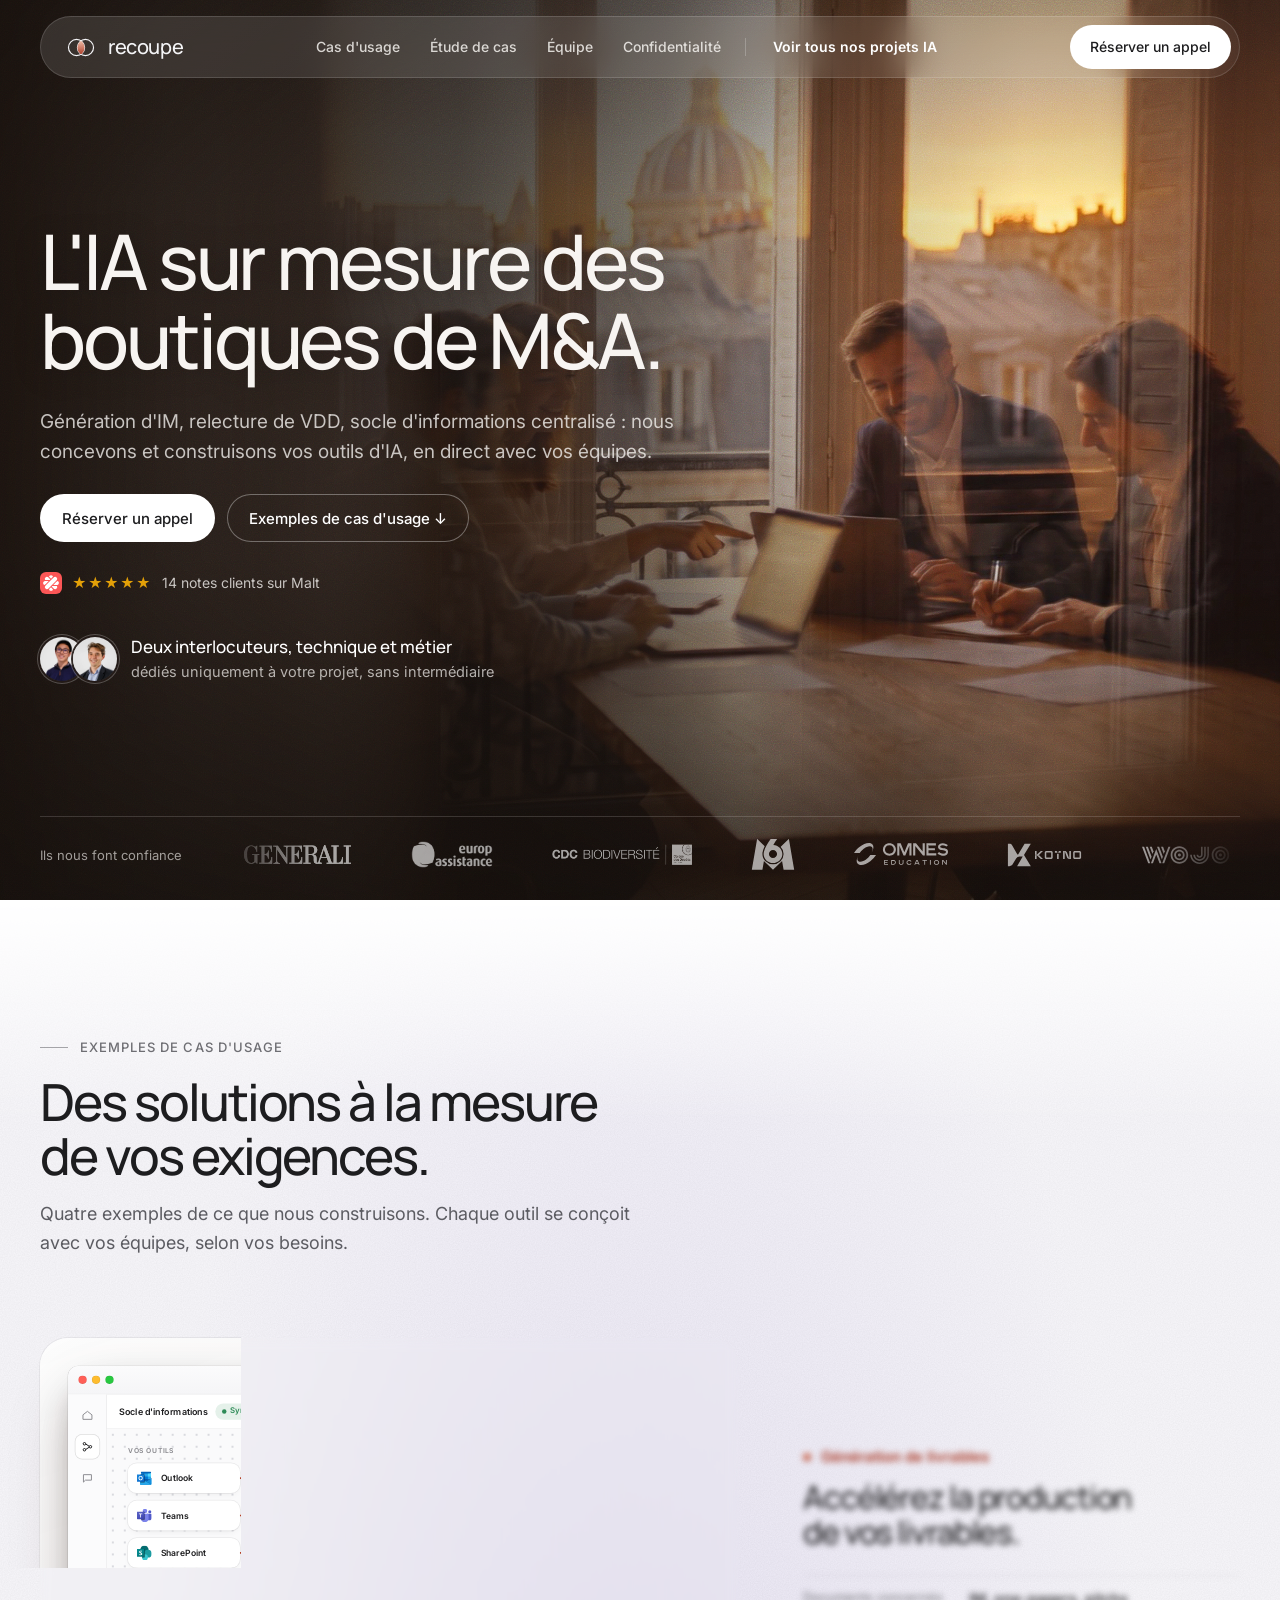
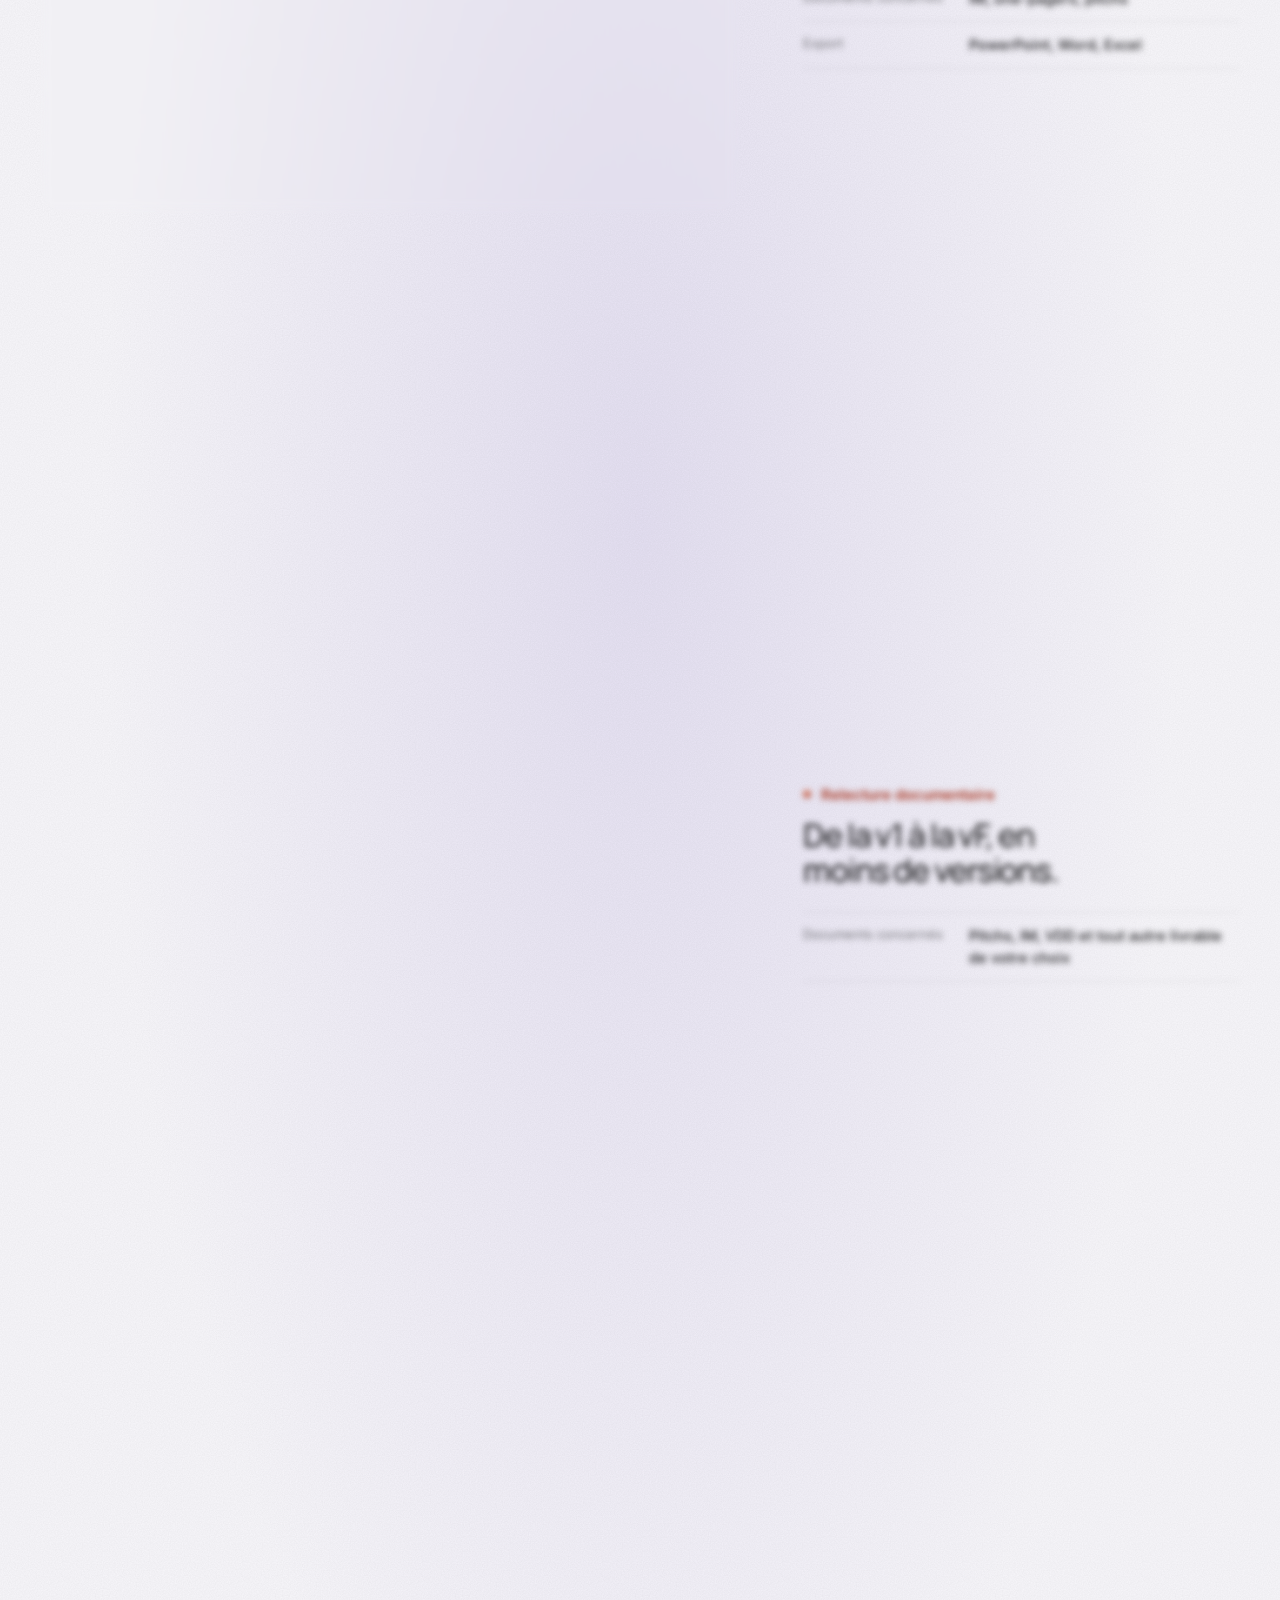
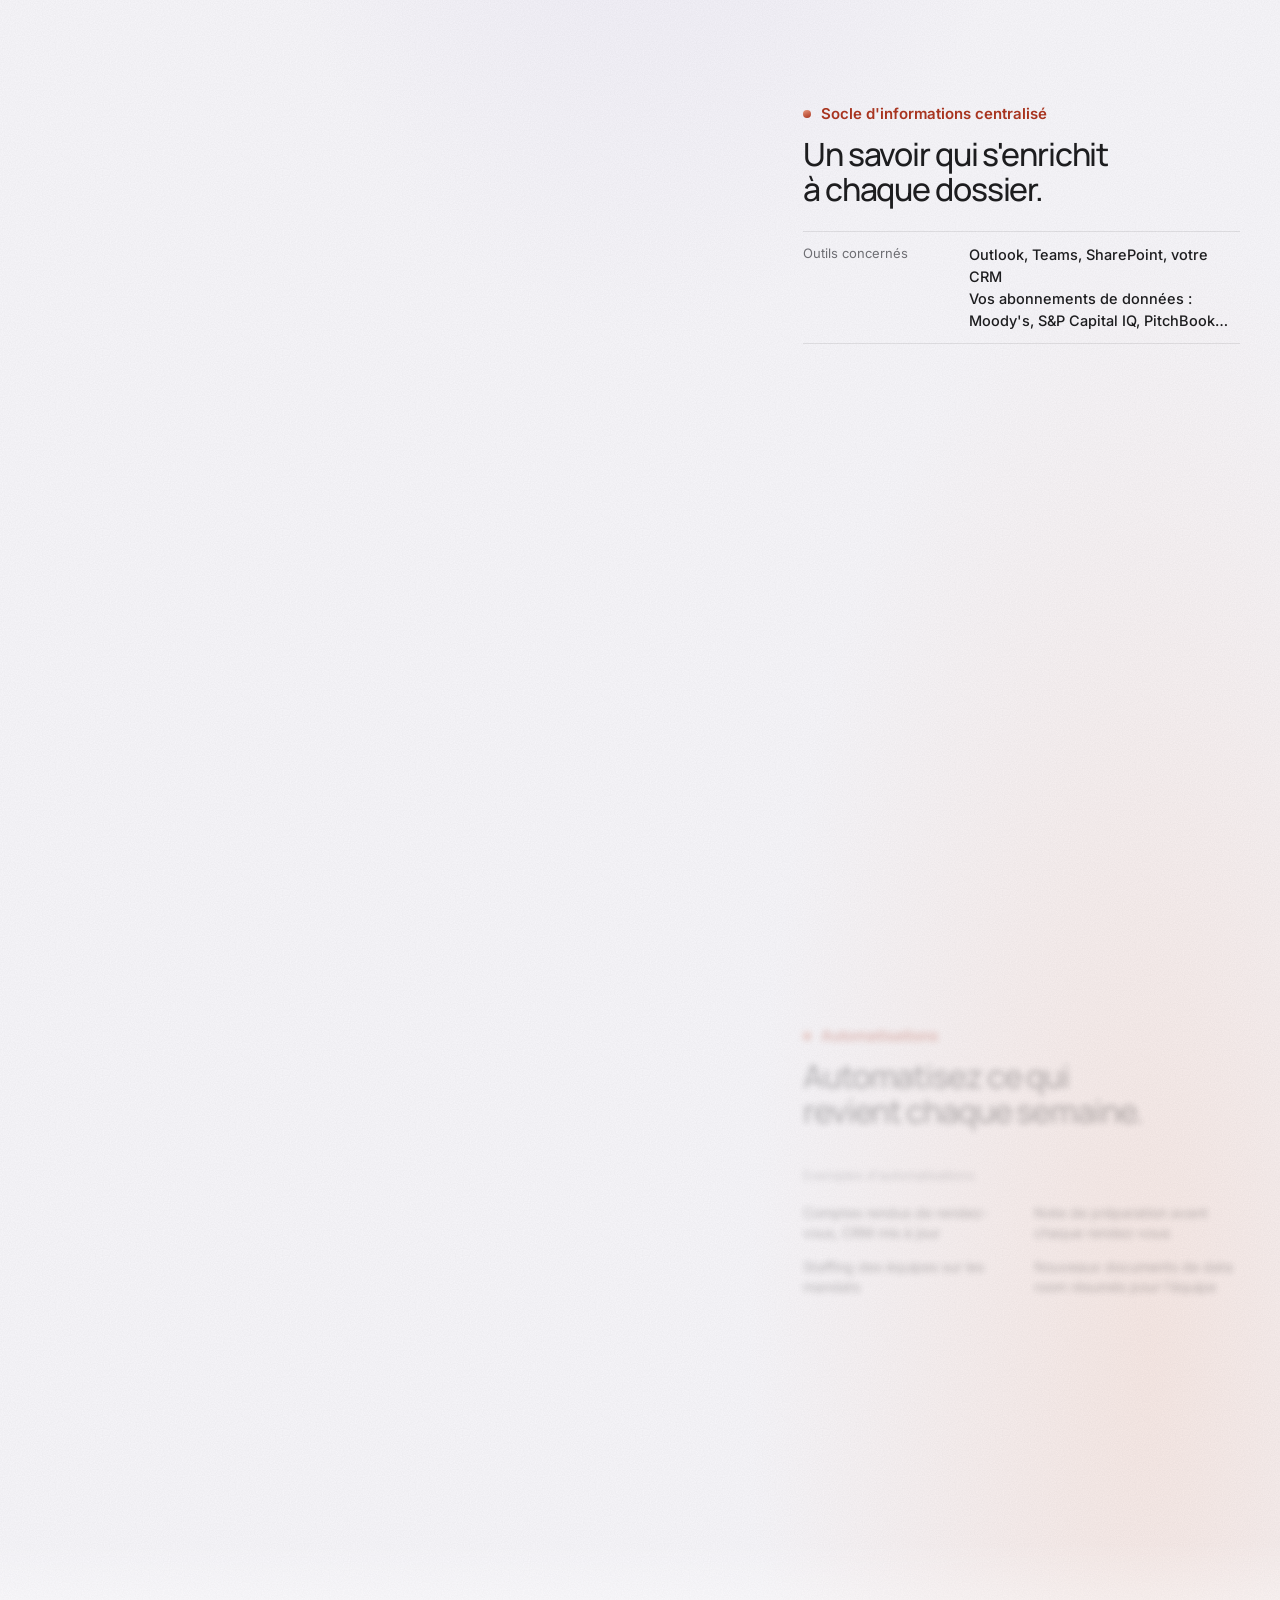
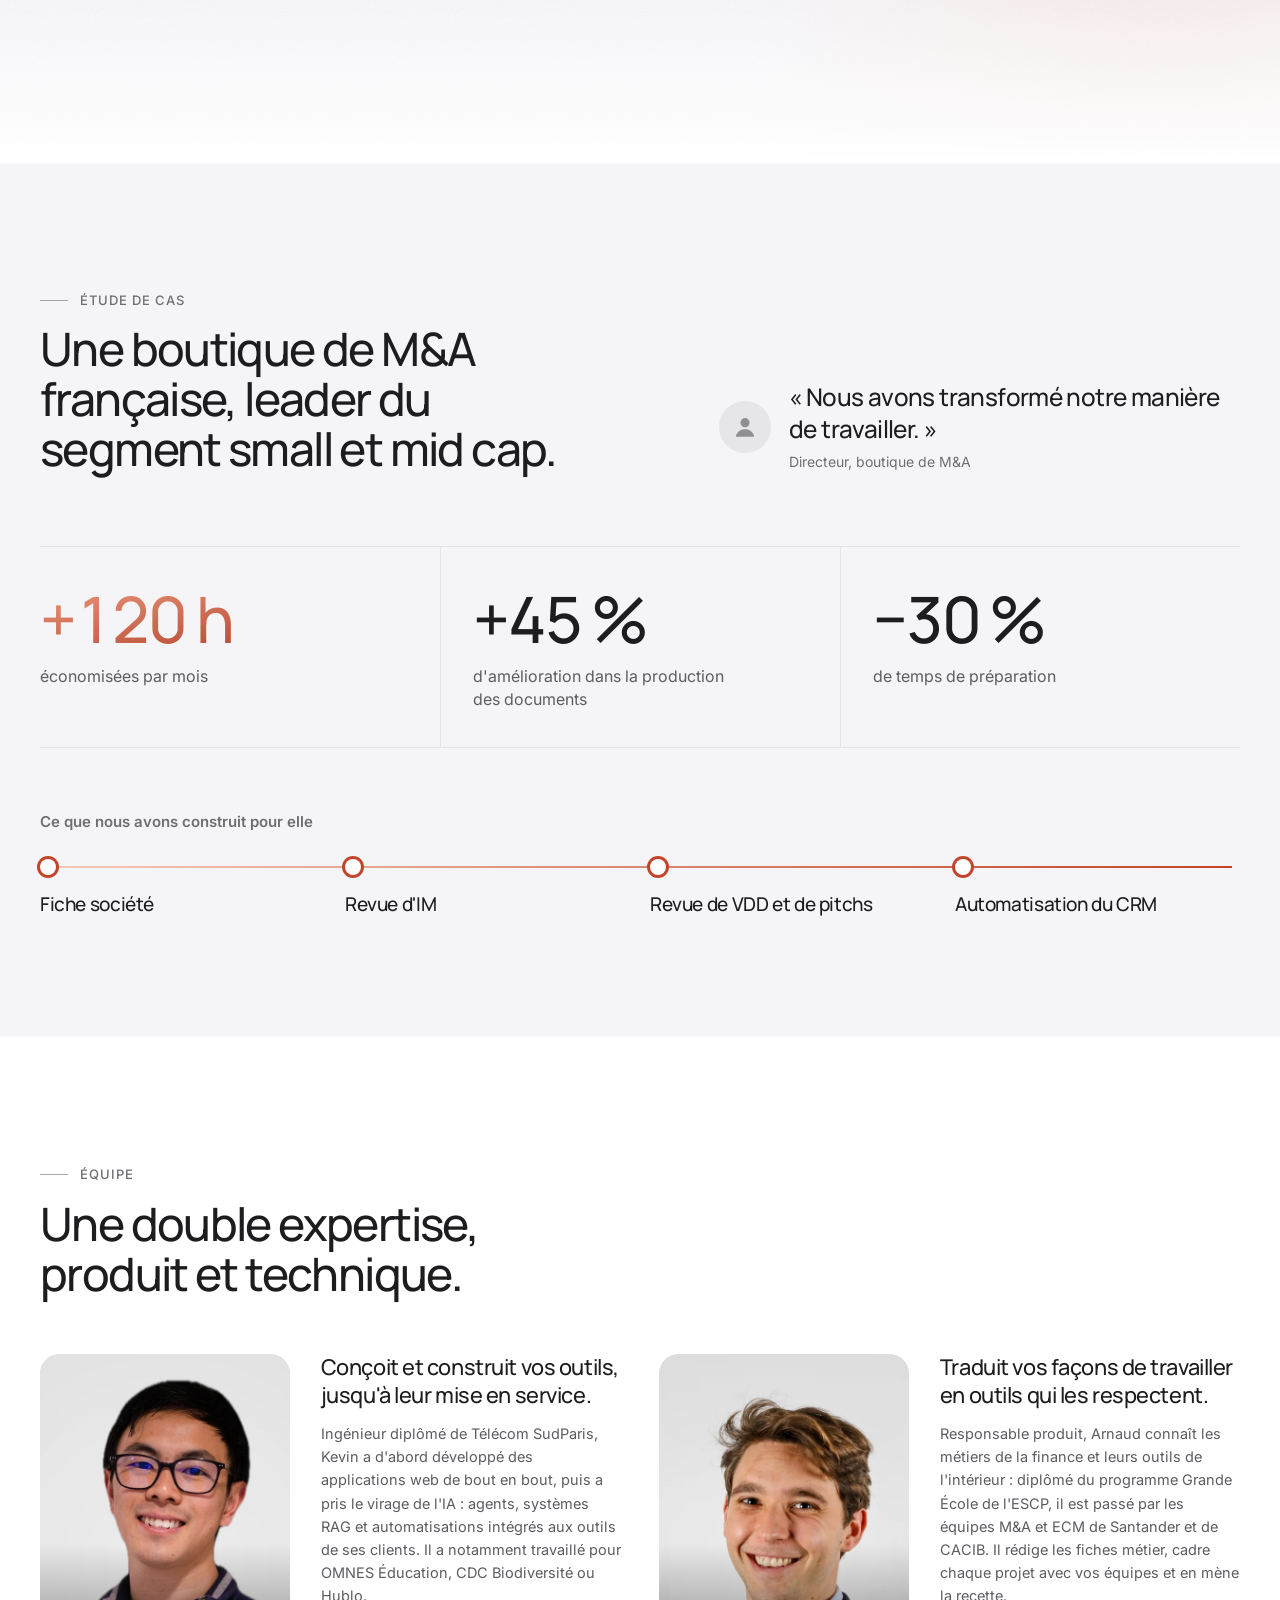
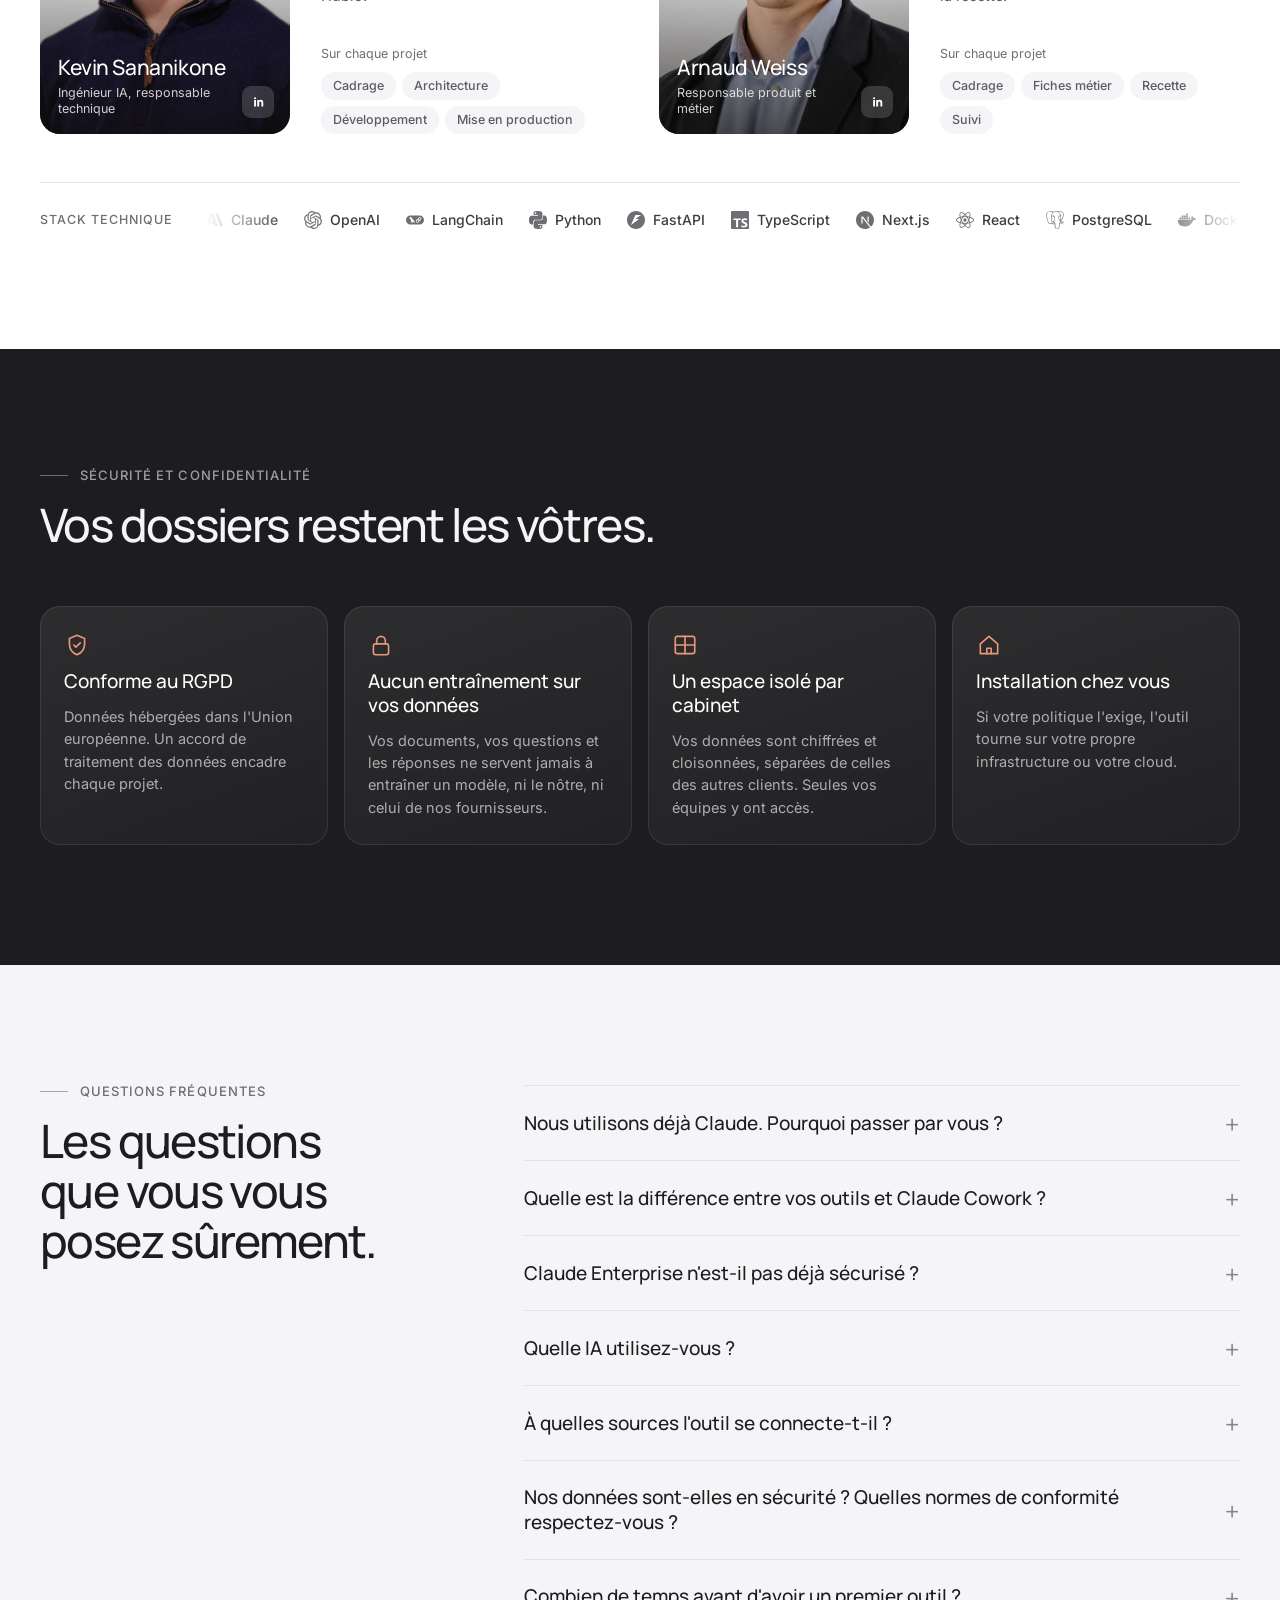
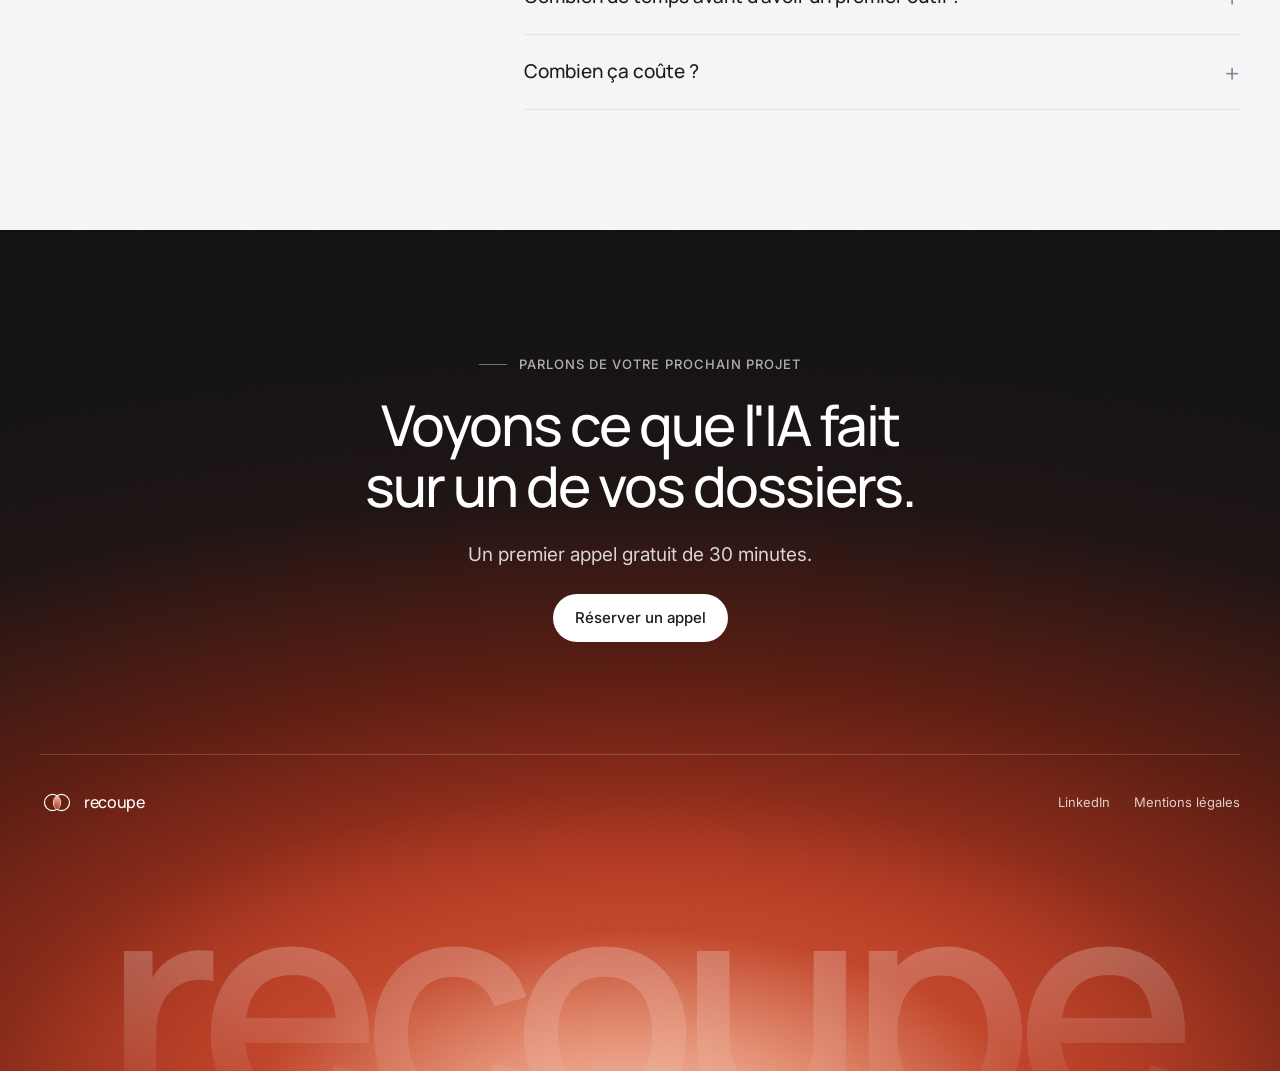
==== commit 0d034e78: "Logos « Ils nous font confiance » : 10 références, surface égale, écart constant ; Malt centré sur t" ====
--- a/index.html
+++ b/index.html
@@ -12,7 +12,7 @@
   <link rel="preconnect" href="https://fonts.googleapis.com">
   <link rel="preconnect" href="https://fonts.gstatic.com" crossorigin>
   <link href="https://fonts.googleapis.com/css2?family=Manrope:wght@400;500;600&family=Inter:wght@400;500;600;700&family=JetBrains+Mono:wght@400;500&display=swap" rel="stylesheet">
-  <link rel="stylesheet" href="styles.css?v=64">
+  <link rel="stylesheet" href="styles.css?v=67">
   <link rel="stylesheet" href="ab.css?v=1">
   <link rel="stylesheet" href="cas.css?v=52">
 </head>
@@ -38,7 +38,7 @@
       <a href="#etude">Étude de cas</a>
       <a href="#equipe">Équipe</a>
       <a href="#securite">Confidentialité</a>
-      <a class="pf" href="https://kevinsananikone.com" target="_blank" rel="noopener">Voir tous nos projets IA</a>
+      <a class="pf" href="https://kevinsananikone.com/projets.html#etudes-de-cas" target="_blank" rel="noopener">Voir tous nos projets IA</a>
     </nav>
     <a class="btn btn-sm" href="https://calendly.com/sananikone-kevin/30min" target="_blank" rel="noopener">Réserver un appel</a>
   </div>
@@ -81,12 +81,16 @@
     <div class="wrap">
       <span class="small">Ils nous font confiance</span>
       <div class="logos-row">
-        <img src="assets/logos-clair/europ-assistance.webp" alt="Europ Assistance" style="height:28px">
-        <img src="assets/logos-clair/wojo.svg" alt="Wojo" style="height:30px">
-        <img src="assets/logos-clair/omnes.svg" alt="OMNES Education" style="height:28px">
-        <img src="assets/logos-clair/cdc-habitat.webp" alt="CDC Habitat" style="height:28px">
-        <img src="assets/logos-clair/koino.svg" alt="Koïno" style="height:42px">
-        <img src="assets/logos-clair/m6.svg" alt="M6" style="height:35px">
+        <img src="assets/logos-clair/generali.svg" alt="Generali">
+        <img src="assets/logos-clair/europ-assistance.webp" alt="Europ Assistance">
+        <img src="assets/logos-clair/cdc-biodiversite.png" alt="CDC Biodiversité">
+        <img src="assets/logos-clair/m6.svg" alt="M6">
+        <img src="assets/logos-clair/omnes.svg" alt="OMNES Education">
+        <img src="assets/logos-clair/koino.svg" alt="Koïno">
+        <img src="assets/logos-clair/wojo.svg" alt="Wojo">
+        <img src="assets/logos-clair/hublo.svg" alt="Hublo">
+        <img src="assets/logos-clair/cdc-habitat.webp" alt="CDC Habitat">
+        <img src="assets/logos-clair/proxxie.png" alt="Proxxie">
       </div>
     </div>
   </div>
@@ -280,7 +284,7 @@
 </div>
 
 <script src="ab.js?v=1"></script>
-<script src="script.js?v=11"></script>
+<script src="script.js?v=13"></script>
 <script src="cas.js?v=34"></script>
 <script src="mobile.js?v=4"></script>
 </body>
--- a/styles.css
+++ b/styles.css
@@ -709,3 +709,11 @@
 .tm-tk li { flex: none; display: inline-flex; align-items: center; gap: 8px; padding-right: 26px; font: 500 14px/1 Inter, sans-serif; color: #3C3C43; white-space: nowrap; }
 @media (max-width: 860px) { .tm-tk { flex-direction: column; align-items: flex-start; gap: 16px; margin-top: 36px; } .tm-tk .tkrow { width: 100%; align-self: stretch; } }
 @media (prefers-reduced-motion: reduce) { .tm-tk ul { animation-duration: 80s; } }
+/* logos dimensionnés par script.js (surface égale) : pas de zoom hérité, image cachée tant qu'elle n'est pas mesurée */
+.hero .logos-row.mq img { zoom: 1 !important; height: auto; width: auto; }
+.hero .logos-row.mq img:not([style*="visible"]) { visibility: hidden; }
+/* écart constant entre deux logos (plutôt que des emplacements de même largeur) : rythme régulier quelle que soit la forme du logo */
+.hero .logos-row.mq .lgs { width: auto !important; padding-inline: 30px; }
+@media (max-width: 860px) { .hero .logos-row.mq .lgs { padding-inline: 24px; } }
+@media (max-width: 560px) { .hero .logos-row.mq .lgs { padding-inline: 20px; } }
+@media (max-width: 860px) { .hero .malt { align-self: center; } }
